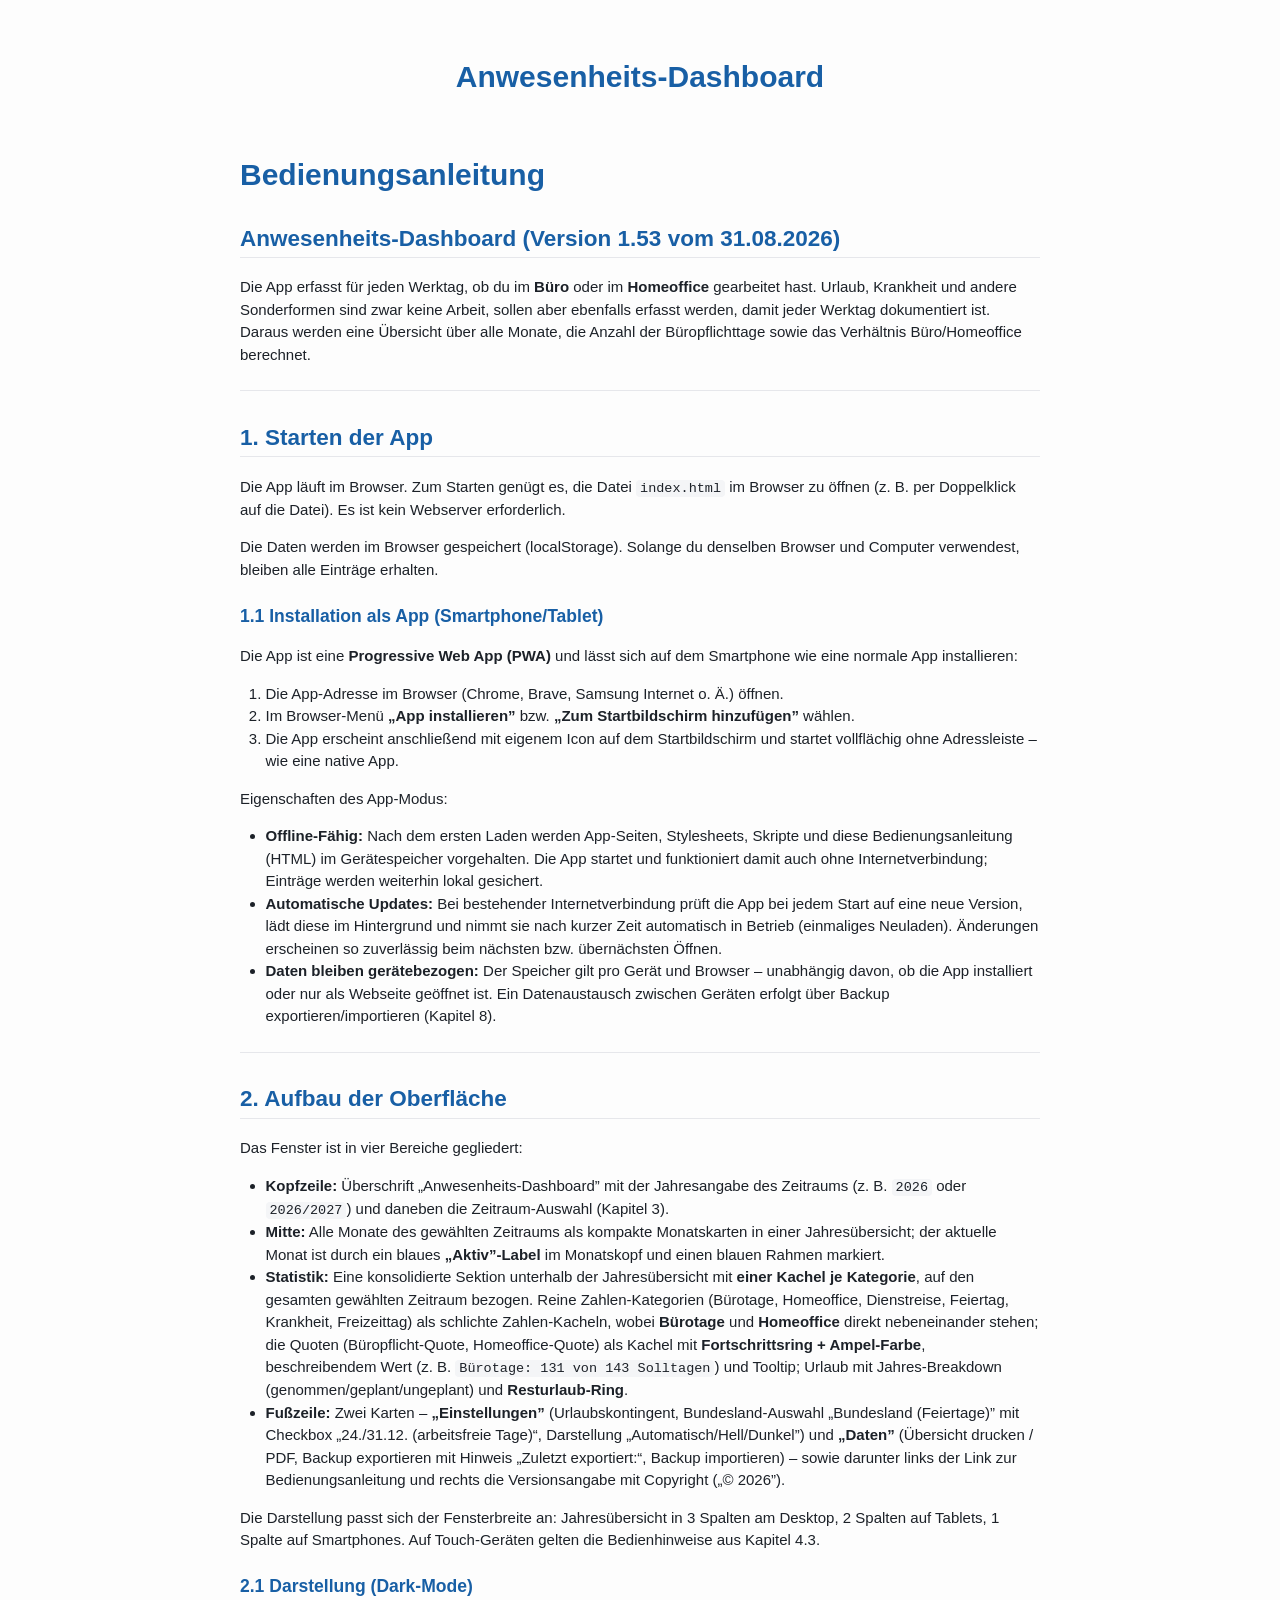
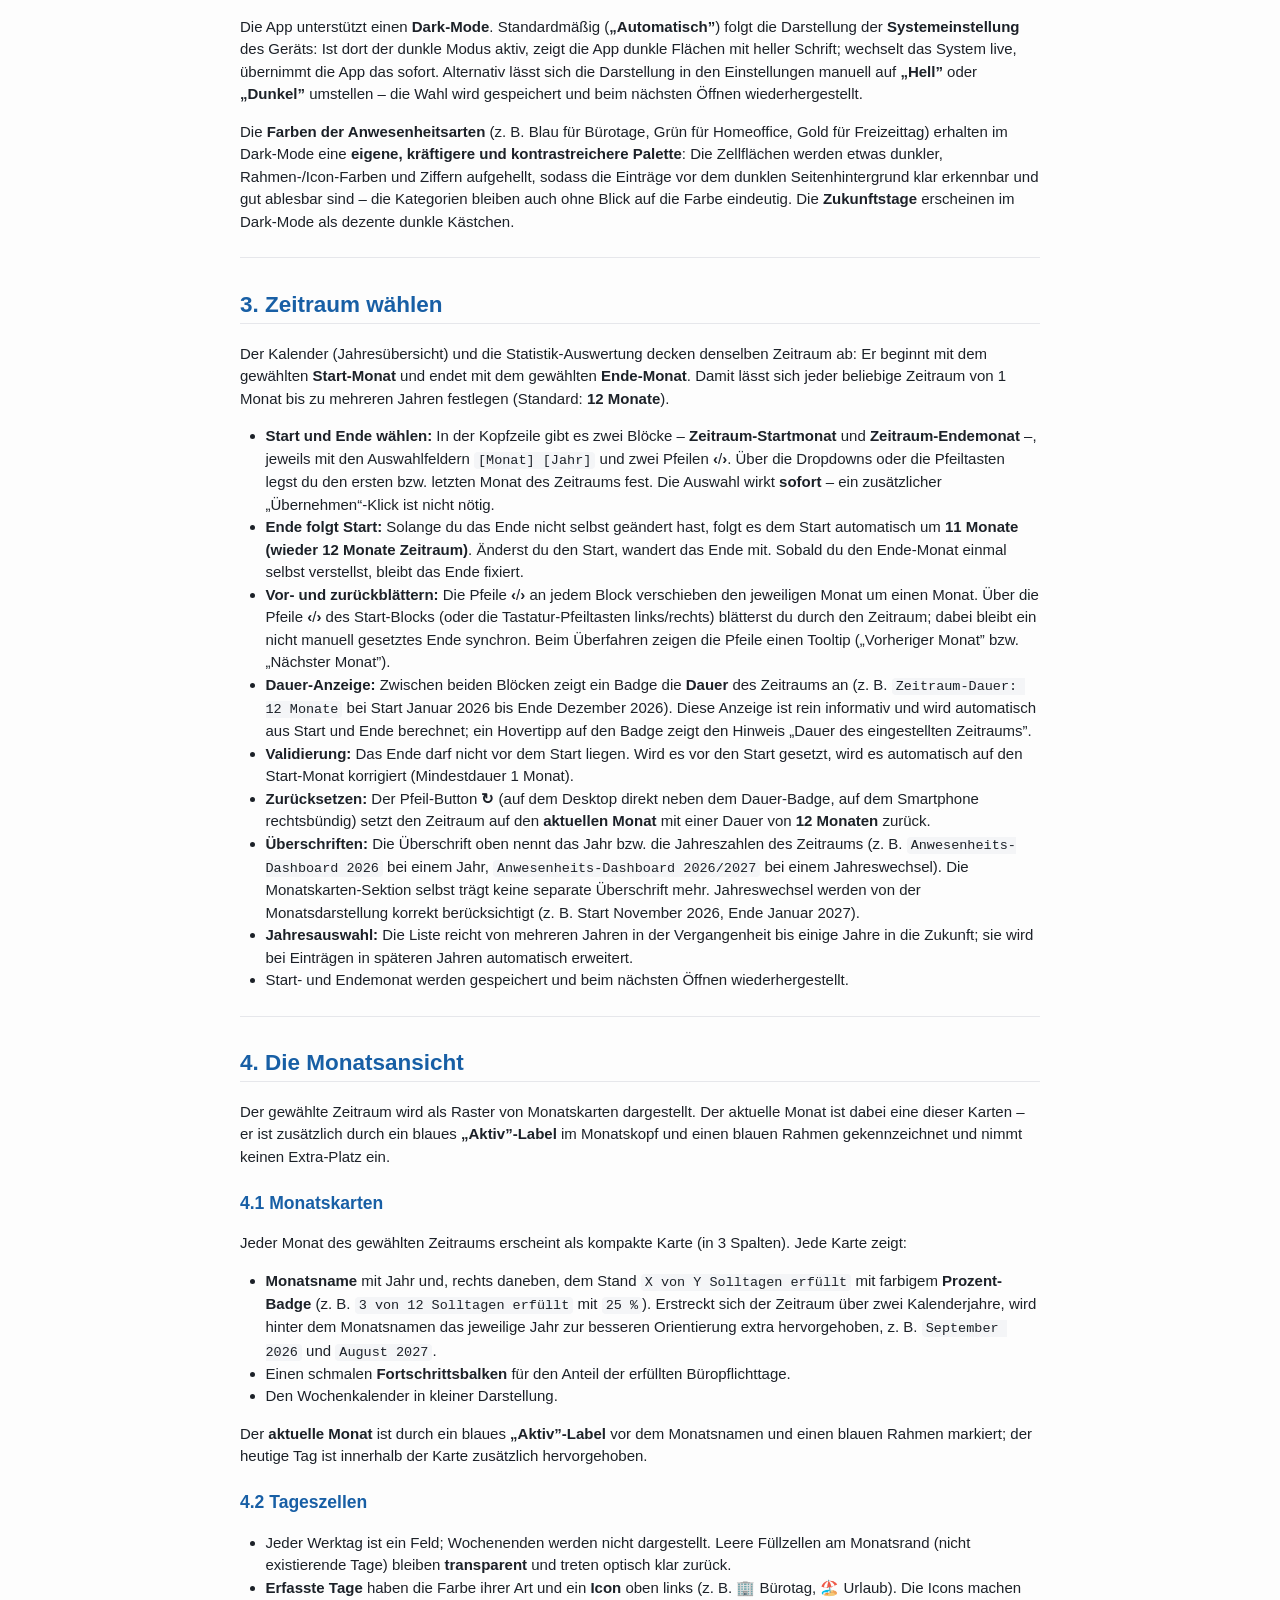
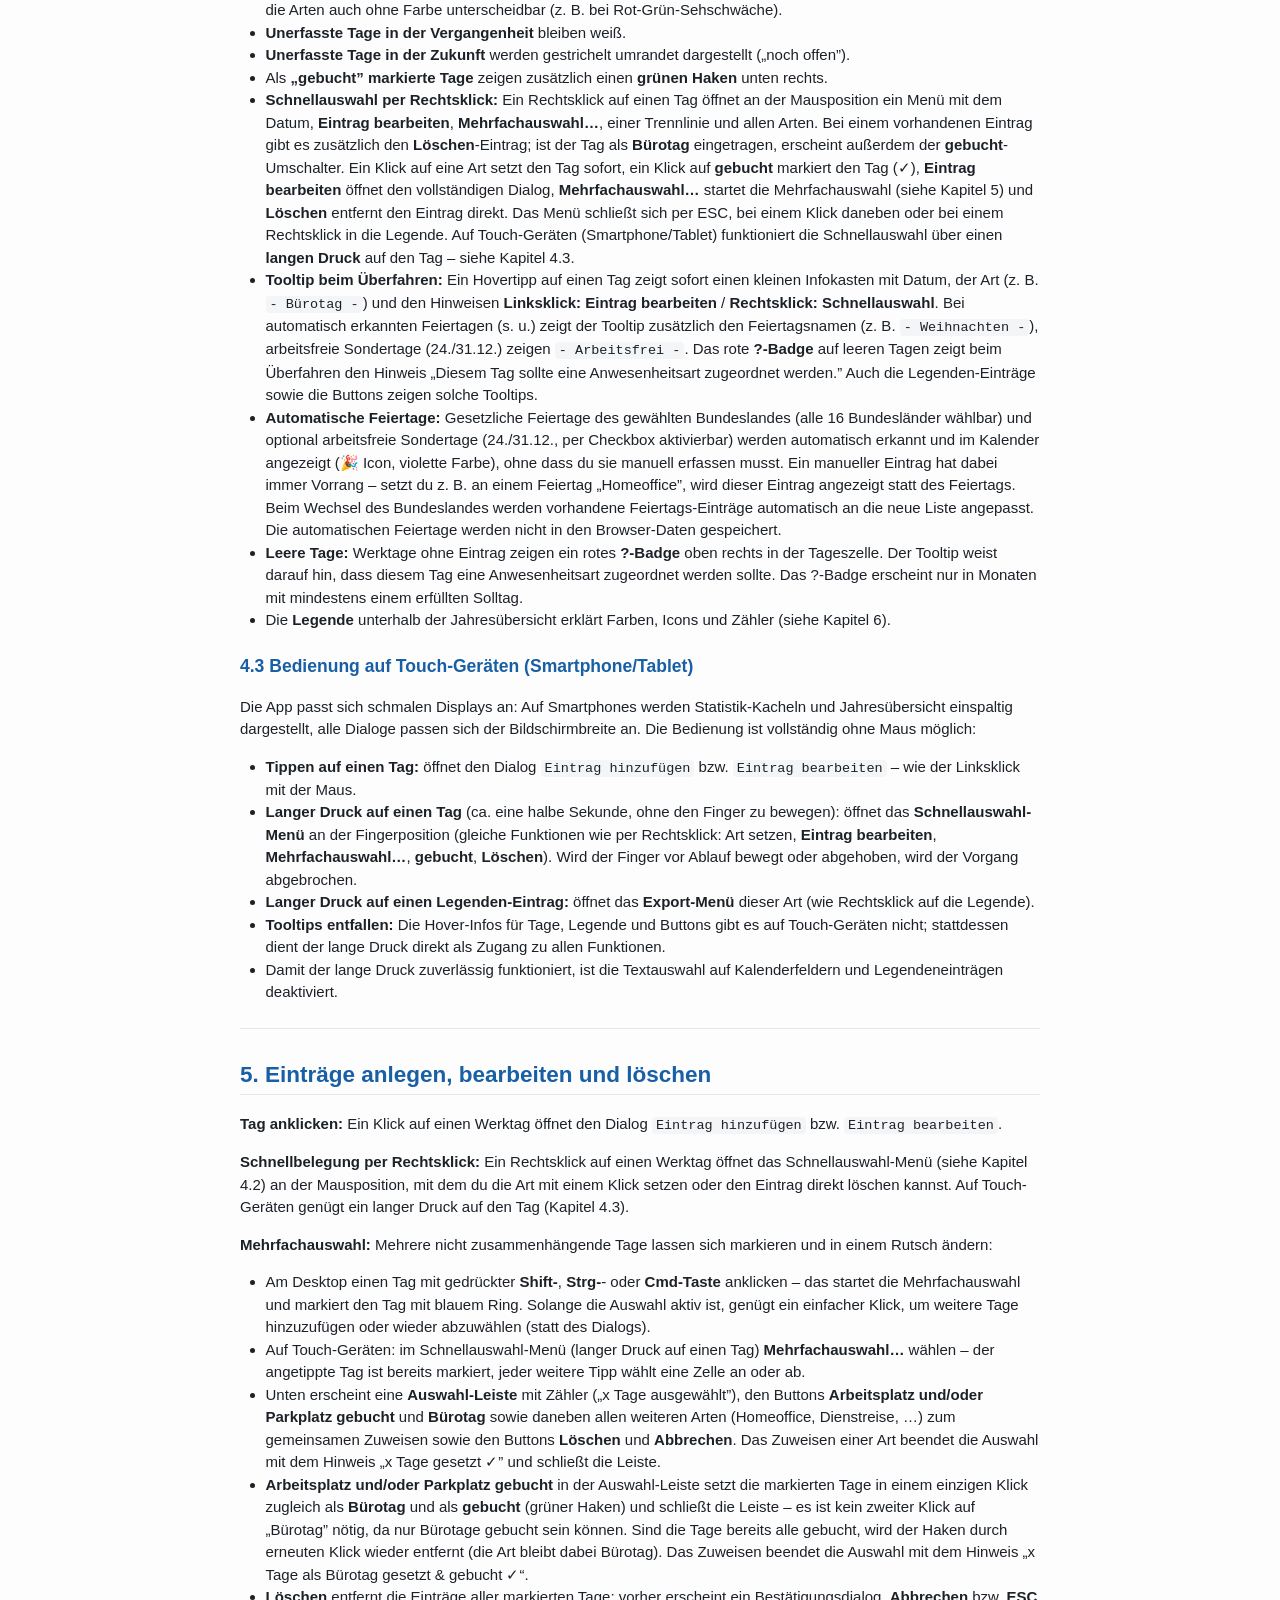
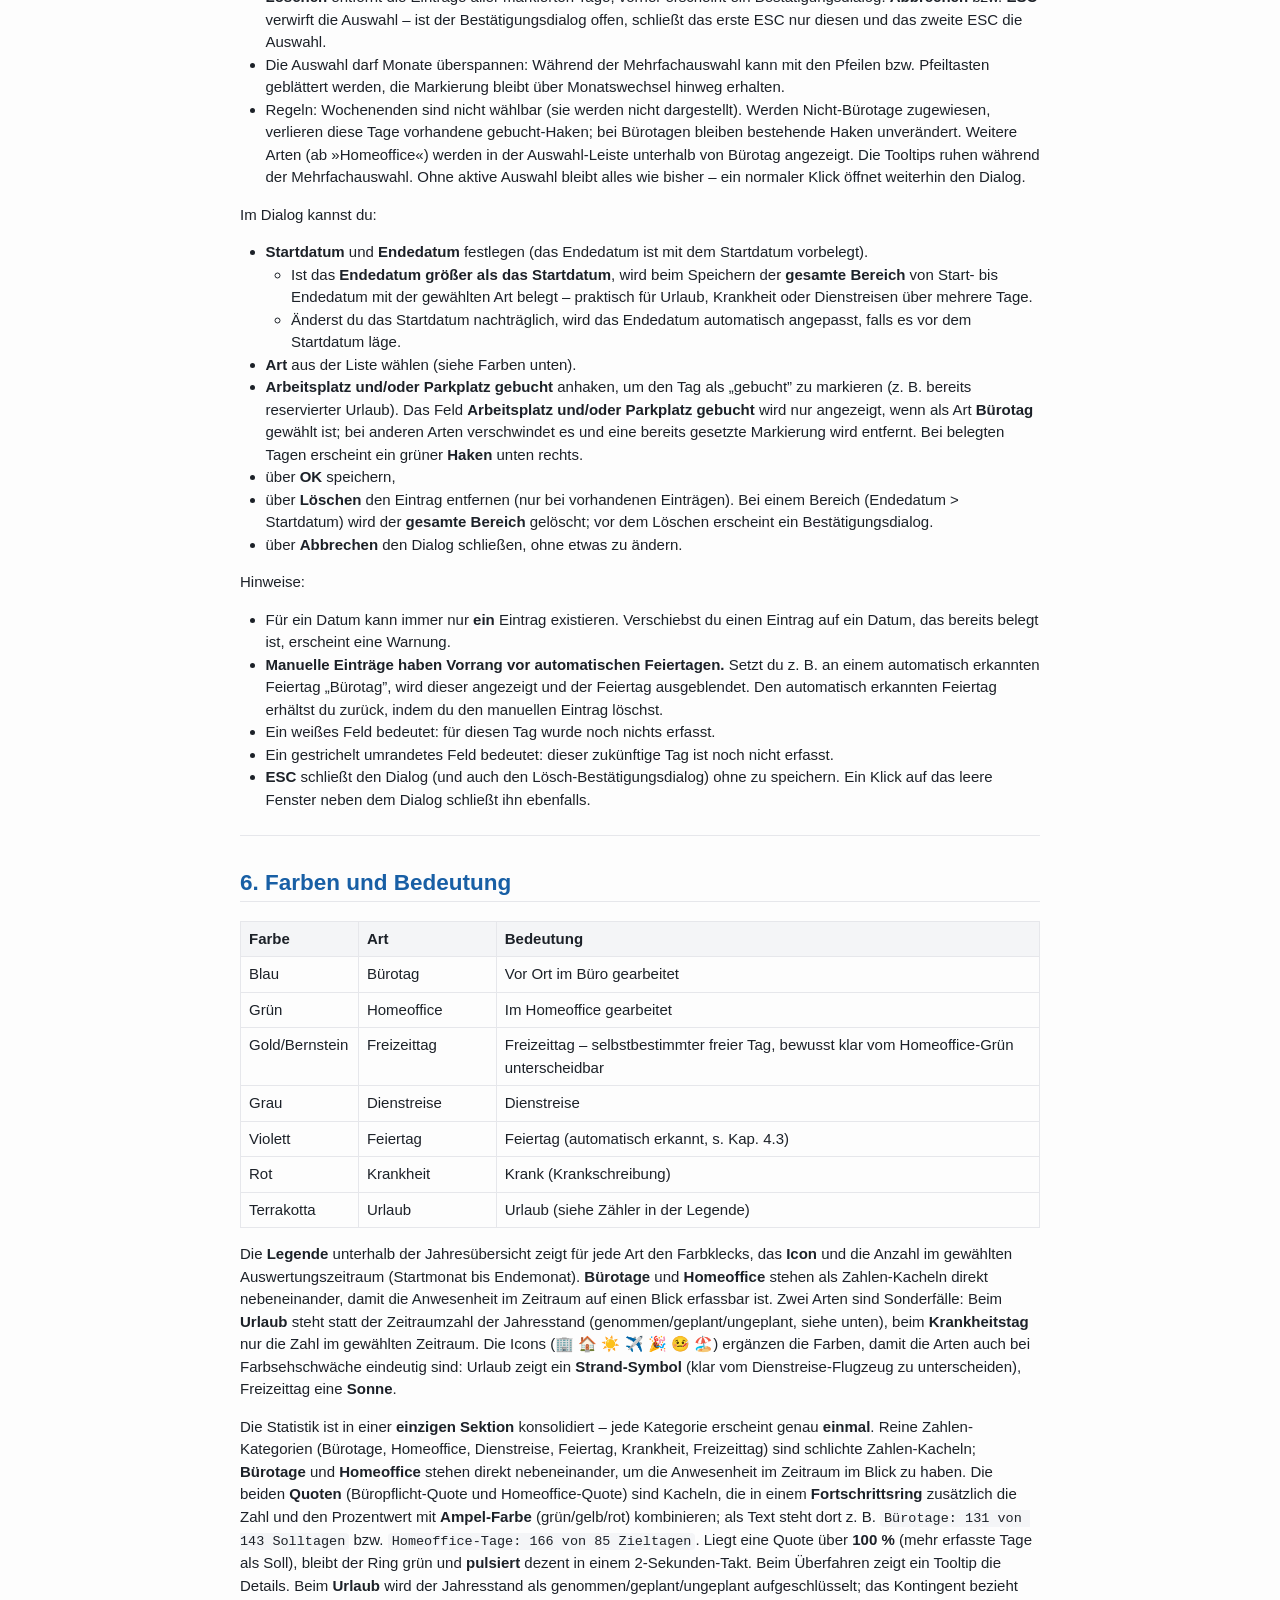
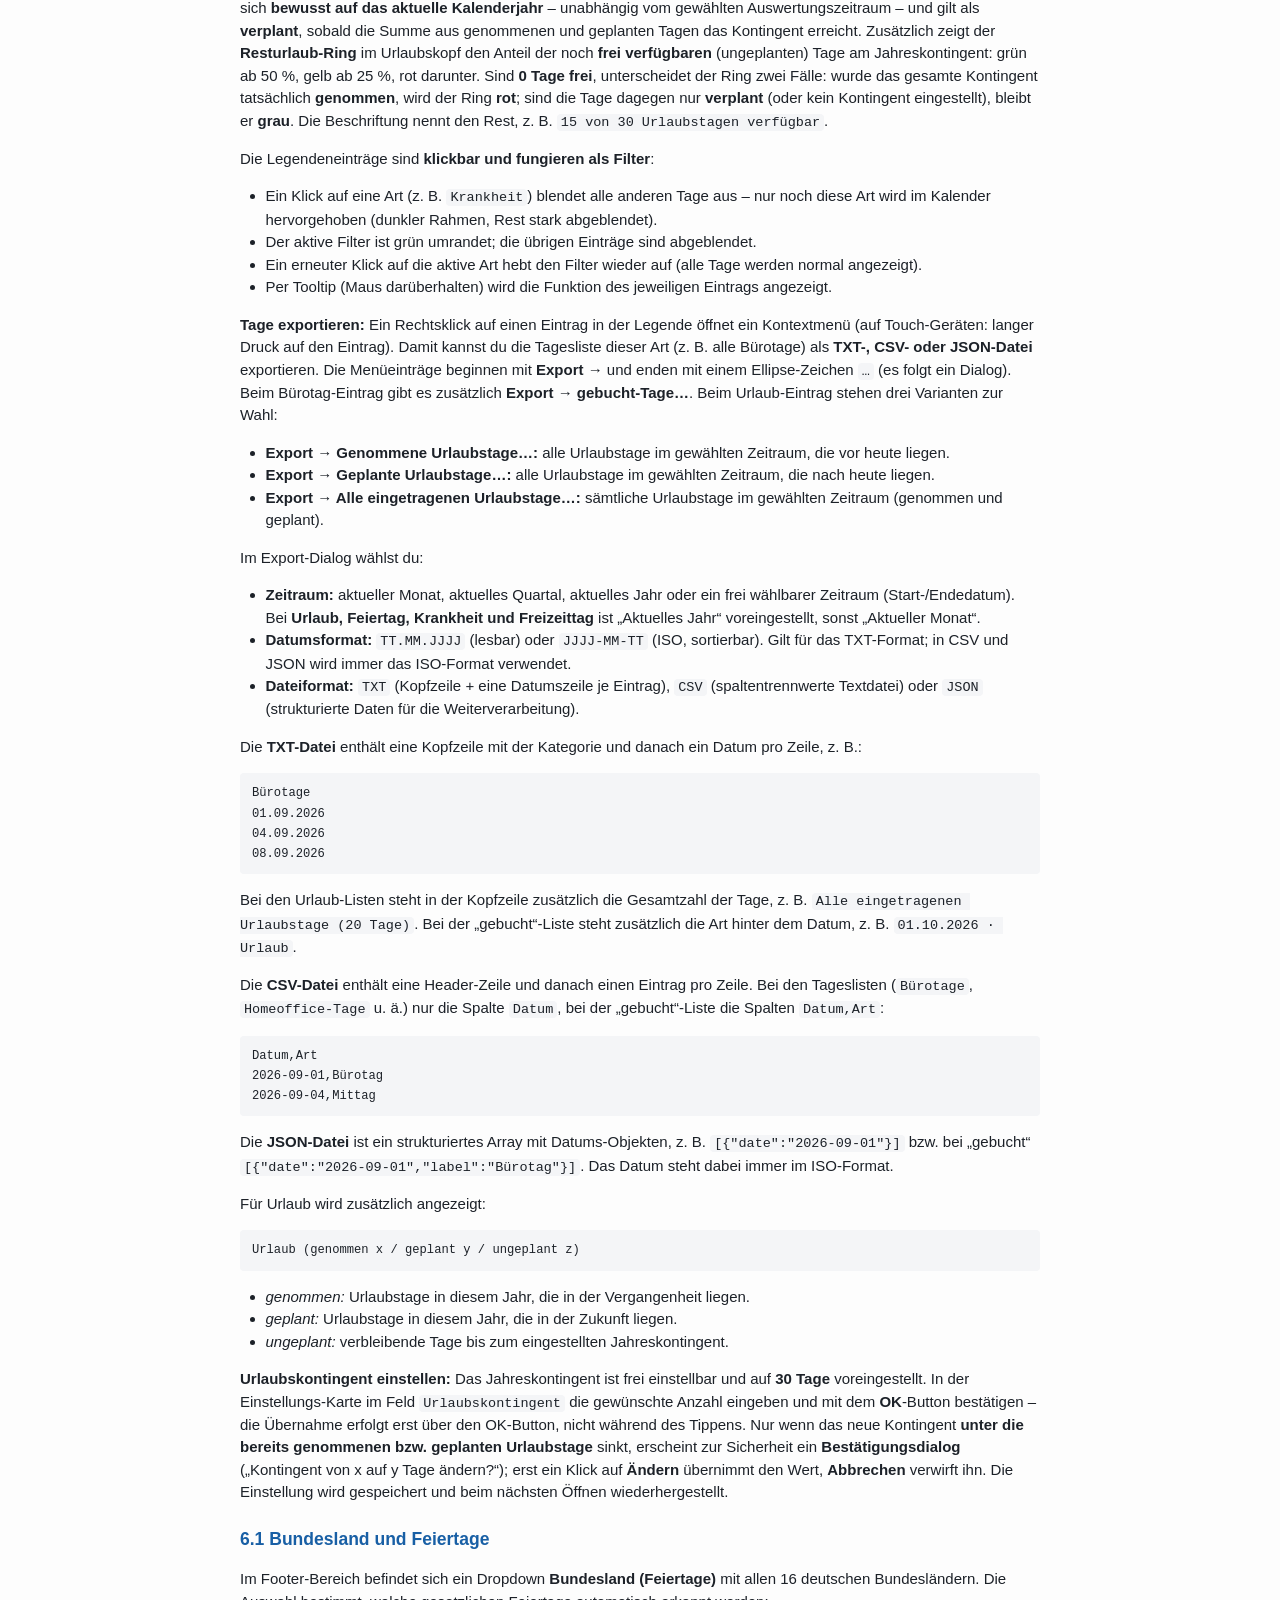
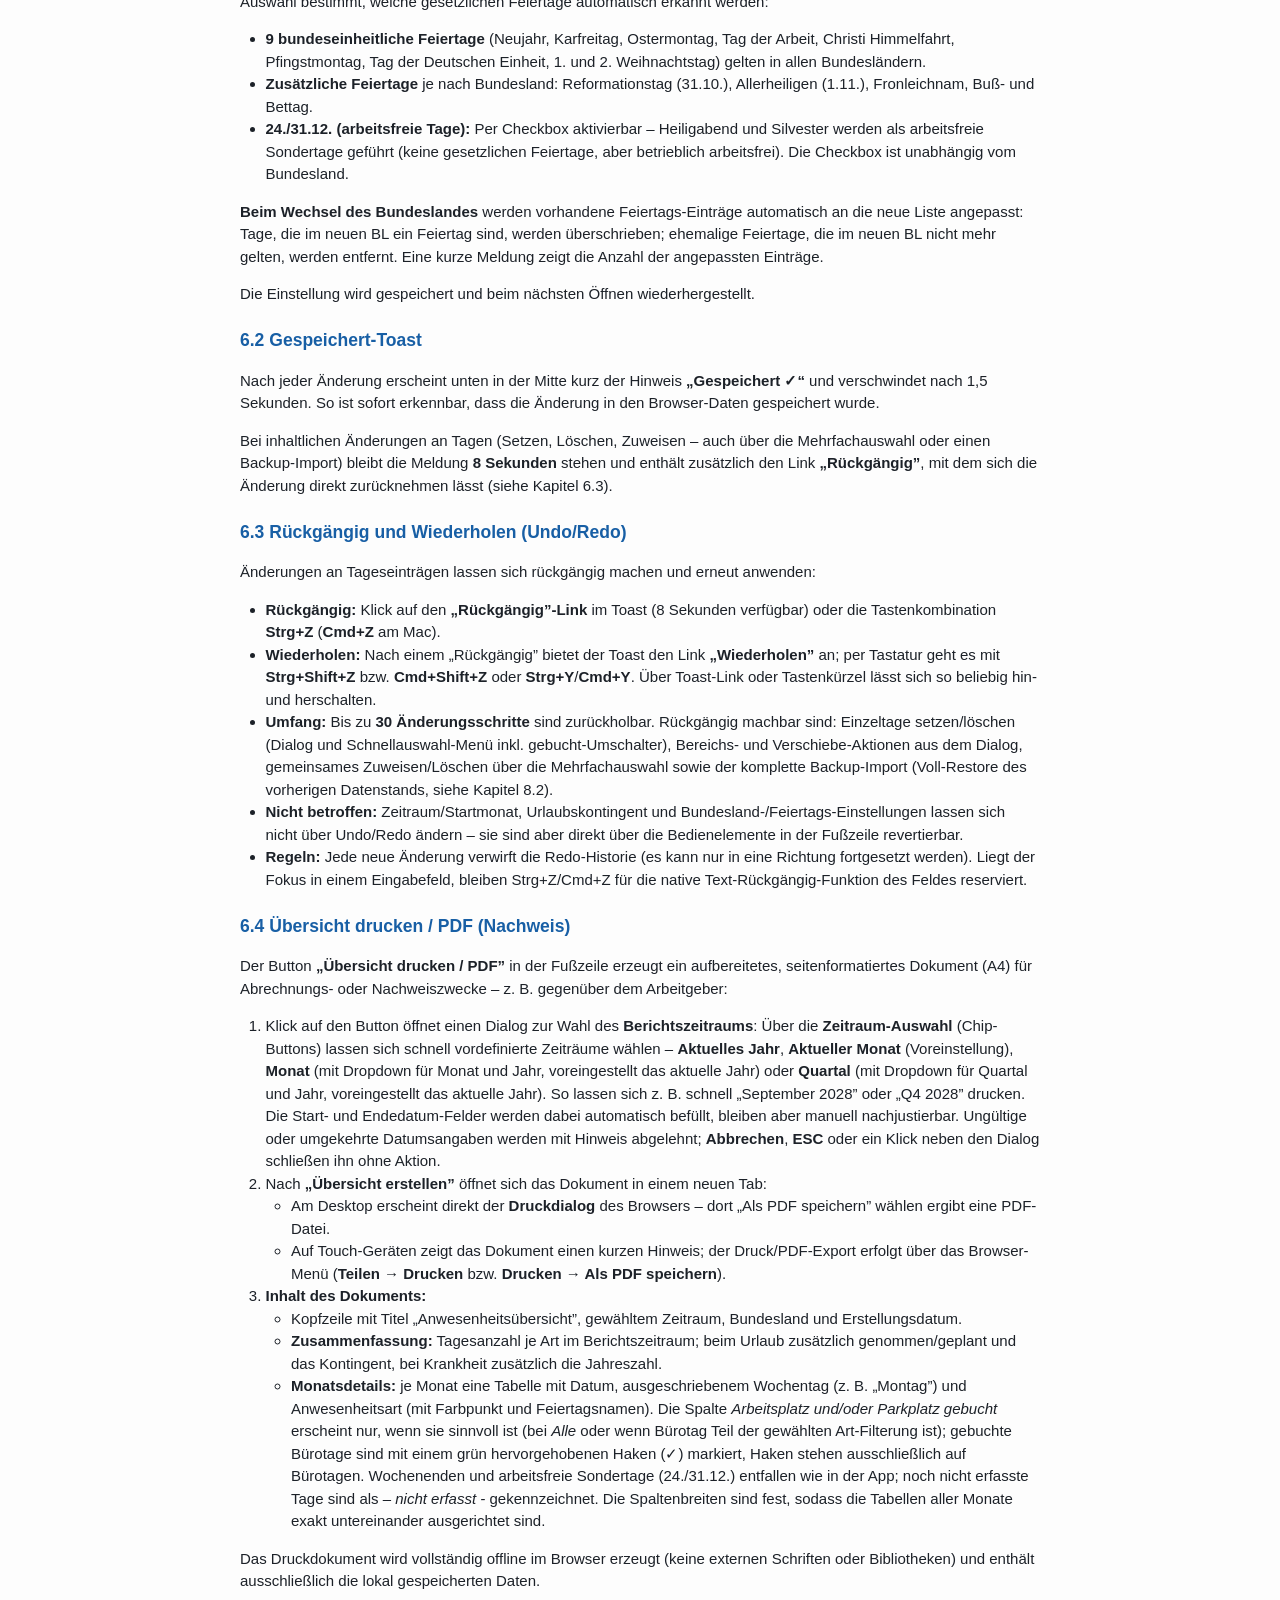
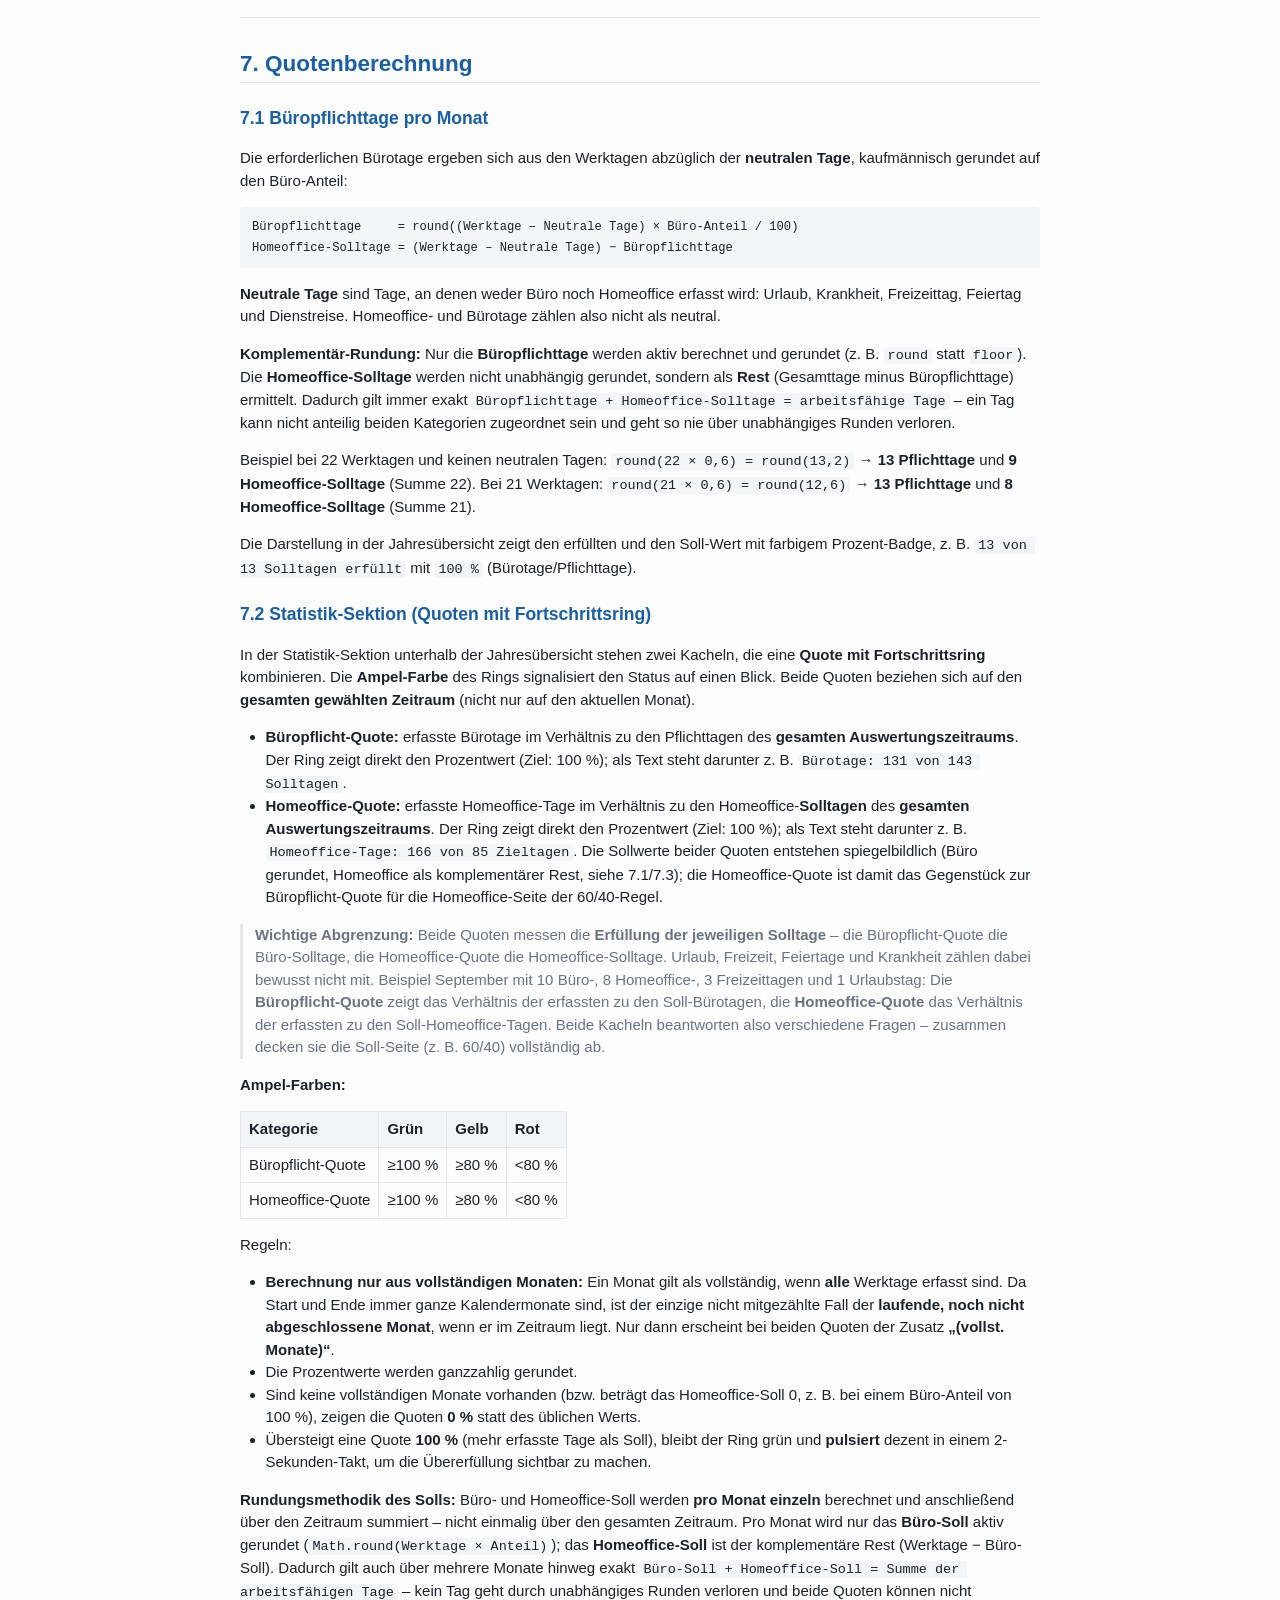
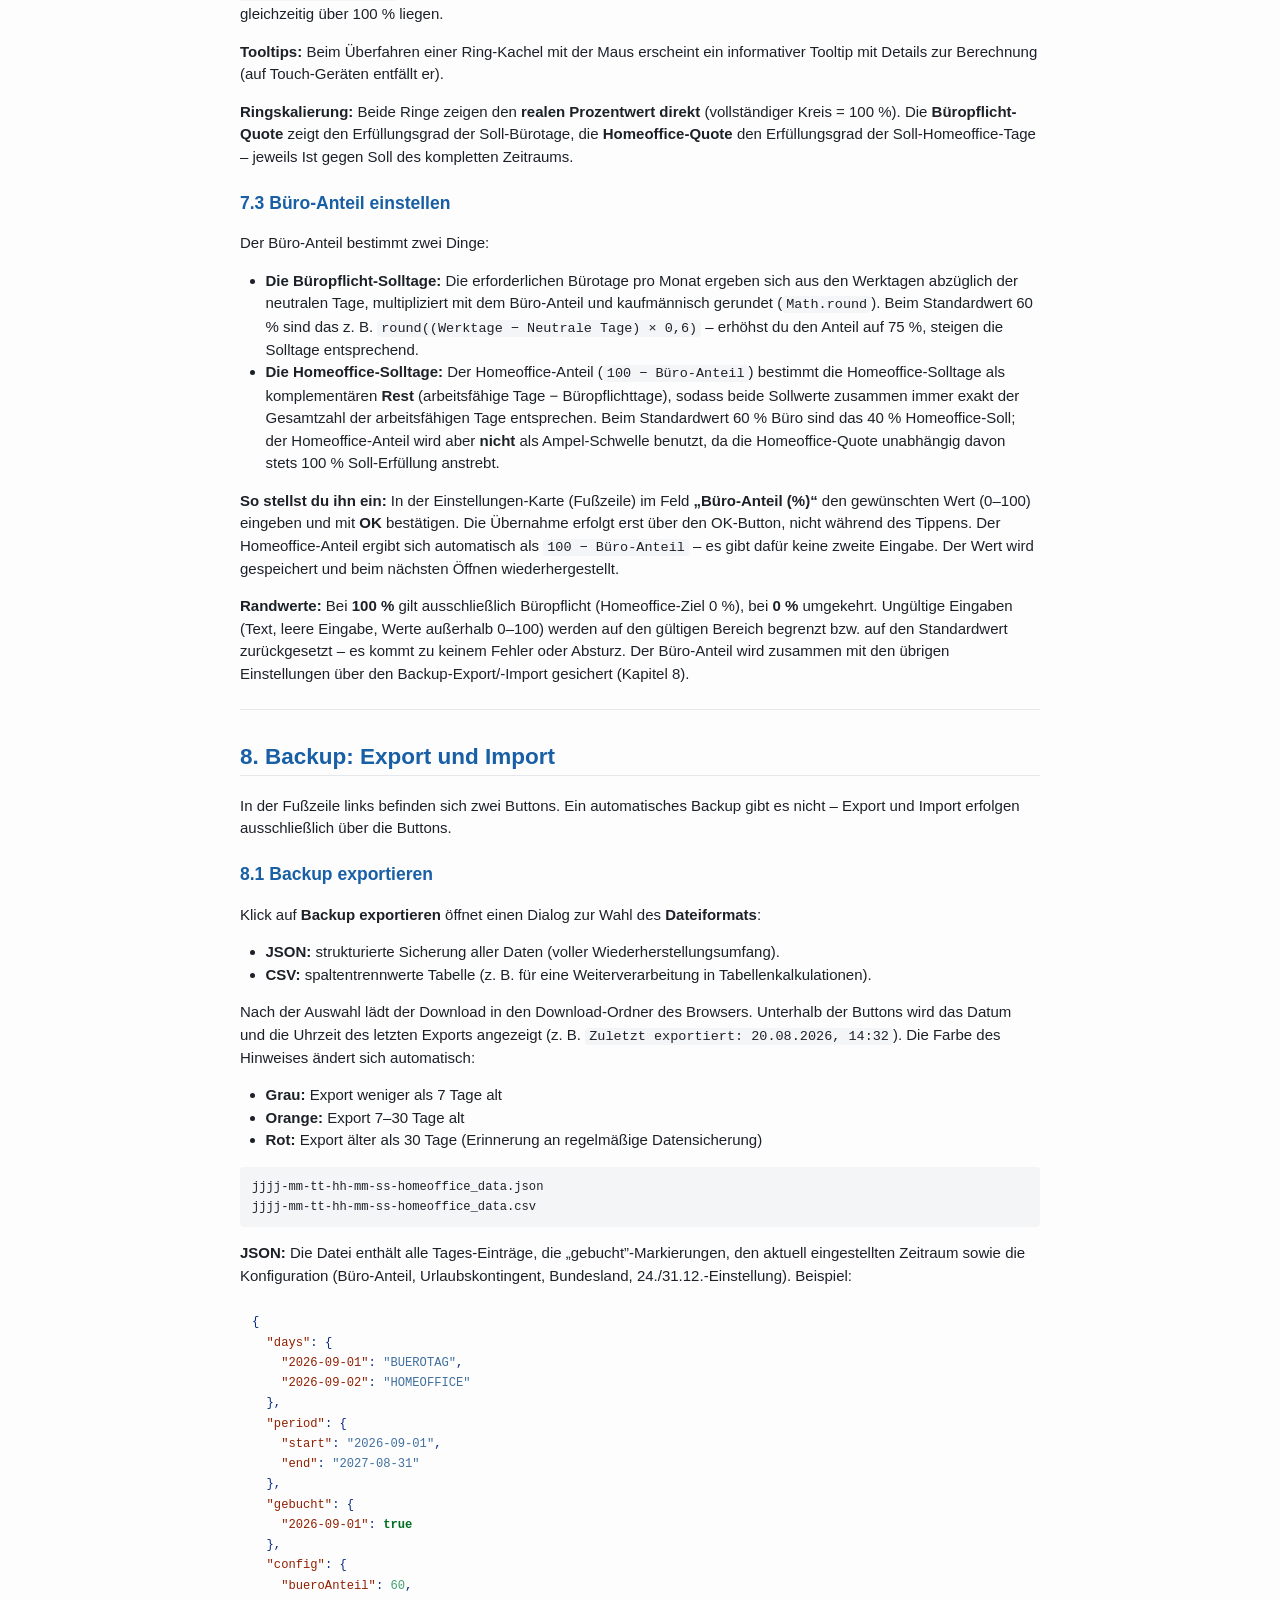
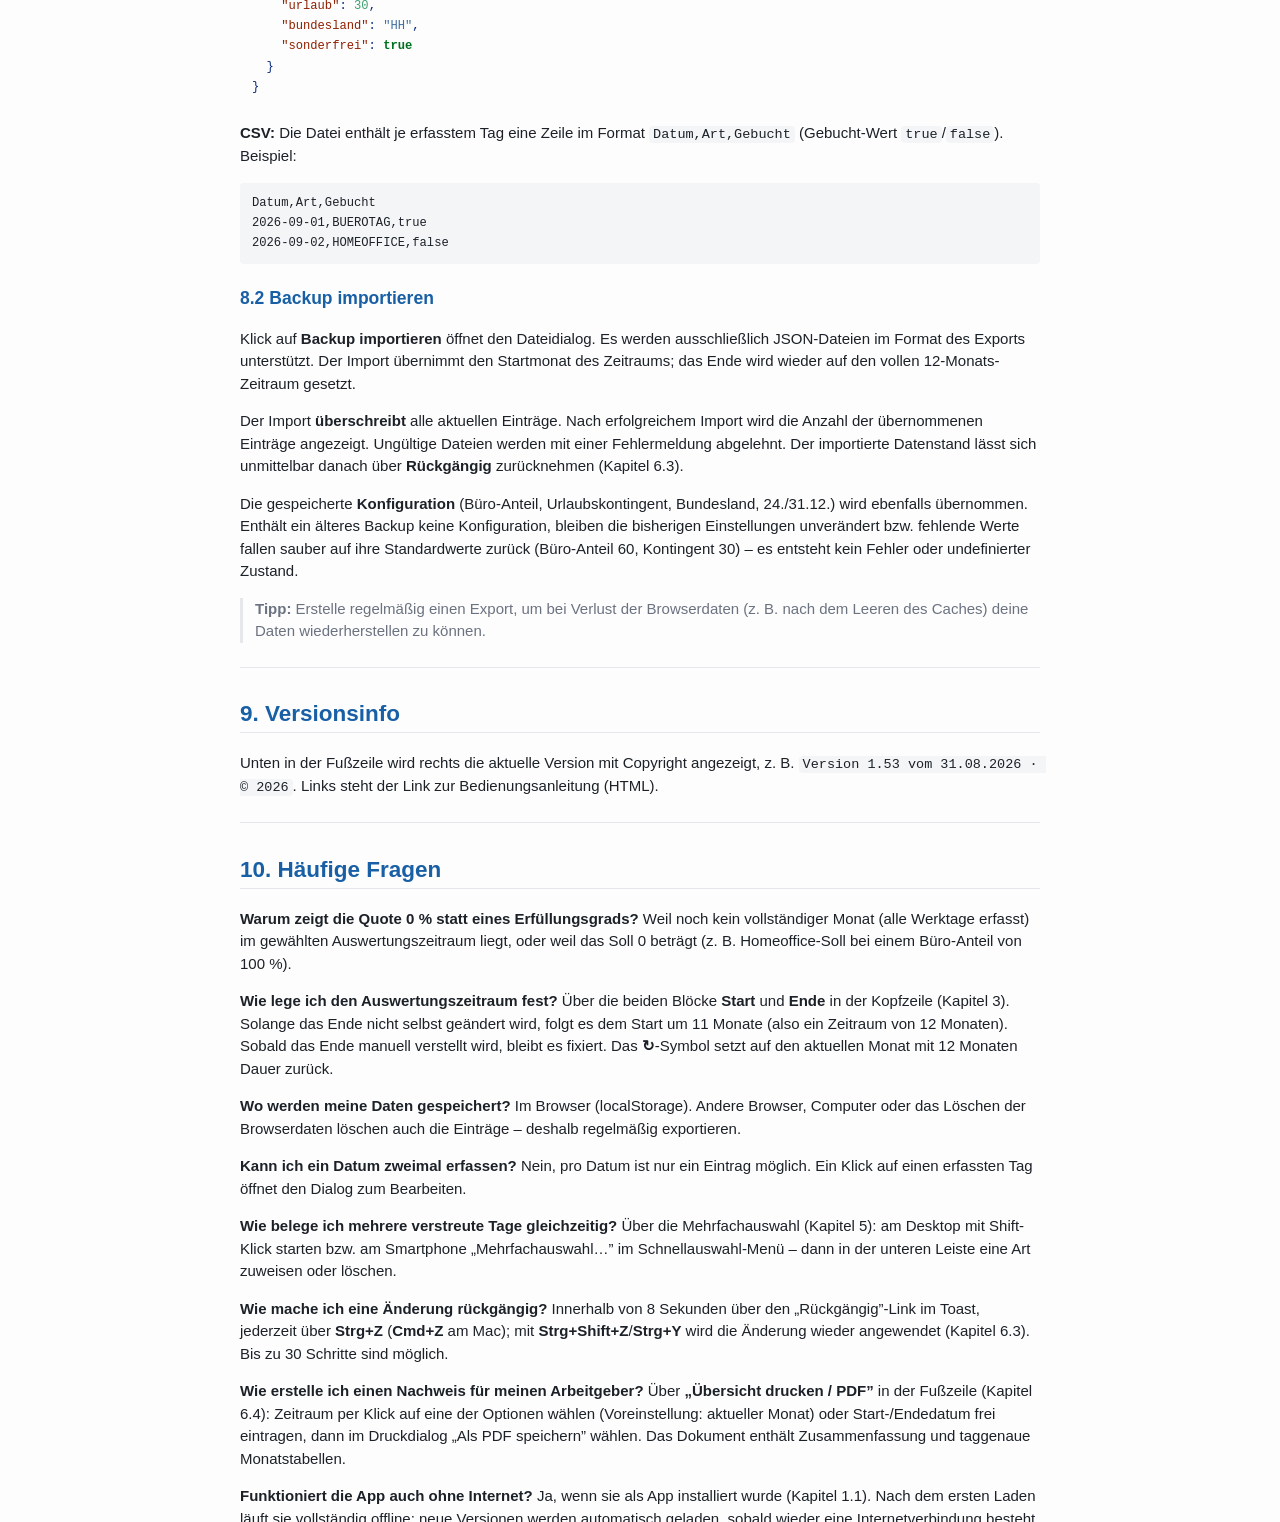
==== Bedienungsanleitung.html @ 6fdba0ed "Doku: Version 1.53 – Bedienungsanleitung (MD/HTML) & news.txt aktualisiert (Icon-Korrekturen, Freize" ====
<!DOCTYPE html>
<html xmlns="http://www.w3.org/1999/xhtml">
<head>
  <meta charset="utf-8" />
  <meta name="generator" content="pandoc" />
  <meta name="viewport" content="width=device-width, initial-scale=1.0, user-scalable=yes" />
  <title>Anwesenheits-Dashboard</title>
  <style>
    /* Default styles provided by pandoc.
    ** See https://pandoc.org/MANUAL.html#variables-for-html for config info.
    */
    html {
      color: #1a1a1a;
      background-color: #fdfdfd;
    }
    body {
      margin: 0 auto;
      max-width: 36em;
      padding-left: 50px;
      padding-right: 50px;
      padding-top: 50px;
      padding-bottom: 50px;
      hyphens: auto;
      overflow-wrap: break-word;
      text-rendering: optimizeLegibility;
      font-kerning: normal;
    }
    @media (max-width: 600px) {
      body {
        font-size: 0.9em;
        padding: 12px;
      }
      h1 {
        font-size: 1.8em;
      }
    }
    @media print {
      html {
        background-color: white;
      }
      body {
        background-color: transparent;
        color: black;
        font-size: 12pt;
      }
      p, h2, h3 {
        orphans: 3;
        widows: 3;
      }
      h2, h3, h4 {
        page-break-after: avoid;
      }
    }
    p {
      margin: 1em 0;
    }
    a {
      color: #1a1a1a;
    }
    a:visited {
      color: #1a1a1a;
    }
    img {
      max-width: 100%;
    }
    svg {
      height: auto;
      max-width: 100%;
    }
    h1, h2, h3, h4, h5, h6 {
      margin-top: 1.4em;
    }
    h5, h6 {
      font-size: 1em;
      font-style: italic;
    }
    h6 {
      font-weight: normal;
    }
    ol, ul {
      padding-left: 1.7em;
      margin-top: 1em;
    }
    li > ol, li > ul {
      margin-top: 0;
    }
    blockquote {
      margin: 1em 0 1em 1.7em;
      padding-left: 1em;
      border-left: 2px solid #e6e6e6;
      color: #606060;
    }
    code {
      white-space: pre-wrap;
      font-family: Menlo, Monaco, Consolas, 'Lucida Console', monospace;
      font-size: 85%;
      margin: 0;
      hyphens: manual;
    }
    pre {
      margin: 1em 0;
      overflow: auto;
    }
    pre code {
      padding: 0;
      overflow: visible;
      overflow-wrap: normal;
    }
    .sourceCode {
     background-color: transparent;
     overflow: visible;
    }
    hr {
      border: none;
      border-top: 1px solid #1a1a1a;
      height: 1px;
      margin: 1em 0;
    }
    table {
      margin: 1em 0;
      border-collapse: collapse;
      width: 100%;
      overflow-x: auto;
      display: block;
      font-variant-numeric: lining-nums tabular-nums;
    }
    table caption {
      margin-bottom: 0.75em;
    }
    tbody {
      margin-top: 0.5em;
      border-top: 1px solid #1a1a1a;
      border-bottom: 1px solid #1a1a1a;
    }
    th {
      border-top: 1px solid #1a1a1a;
      padding: 0.25em 0.5em 0.25em 0.5em;
    }
    td {
      padding: 0.125em 0.5em 0.25em 0.5em;
    }
    header {
      margin-bottom: 4em;
      text-align: center;
    }
    #TOC li {
      list-style: none;
    }
    #TOC ul {
      padding-left: 1.3em;
    }
    #TOC > ul {
      padding-left: 0;
    }
    #TOC a:not(:hover) {
      text-decoration: none;
    }
    span.smallcaps{font-variant: small-caps;}
    div.columns{display: flex; gap: min(4vw, 1.5em);}
    div.column{flex: auto; overflow-x: auto;}
    div.hanging-indent{margin-left: 1.5em; text-indent: -1.5em;}
    /* The extra [class] is a hack that increases specificity enough to
       override a similar rule in reveal.js */
    ul.task-list[class]{list-style: none;}
    ul.task-list li input[type="checkbox"] {
      font-size: inherit;
      width: 0.8em;
      margin: 0 0.8em 0.2em -1.6em;
      vertical-align: middle;
    }
    .display.math{display: block; text-align: center; margin: 0.5rem auto;}
    /* CSS for syntax highlighting */
    html { -webkit-text-size-adjust: 100%; }
    pre > code.sourceCode { white-space: pre; position: relative; }
    pre > code.sourceCode > span { display: inline-block; line-height: 1.25; }
    pre > code.sourceCode > span:empty { height: 1.2em; }
    .sourceCode { overflow: visible; }
    code.sourceCode > span { color: inherit; text-decoration: inherit; }
    div.sourceCode { margin: 1em 0; }
    pre.sourceCode { margin: 0; }
    @media screen {
    div.sourceCode { overflow: auto; }
    }
    @media print {
    pre > code.sourceCode { white-space: pre-wrap; }
    pre > code.sourceCode > span { text-indent: -5em; padding-left: 5em; }
    }
    pre.numberSource code
      { counter-reset: source-line 0; }
    pre.numberSource code > span
      { position: relative; left: -4em; counter-increment: source-line; }
    pre.numberSource code > span > a:first-child::before
      { content: counter(source-line);
        position: relative; left: -1em; text-align: right; vertical-align: baseline;
        border: none; display: inline-block;
        -webkit-touch-callout: none; -webkit-user-select: none;
        -khtml-user-select: none; -moz-user-select: none;
        -ms-user-select: none; user-select: none;
        padding: 0 4px; width: 4em;
        color: #aaaaaa;
      }
    pre.numberSource { margin-left: 3em; border-left: 1px solid #aaaaaa;  padding-left: 4px; }
    div.sourceCode
      {   }
    @media screen {
    pre > code.sourceCode > span > a:first-child::before { text-decoration: underline; }
    }
    code span.al { color: #ff0000; font-weight: bold; } /* Alert */
    code span.an { color: #60a0b0; font-weight: bold; font-style: italic; } /* Annotation */
    code span.at { color: #7d9029; } /* Attribute */
    code span.bn { color: #40a070; } /* BaseN */
    code span.bu { color: #008000; } /* BuiltIn */
    code span.cf { color: #007020; font-weight: bold; } /* ControlFlow */
    code span.ch { color: #4070a0; } /* Char */
    code span.cn { color: #880000; } /* Constant */
    code span.co { color: #60a0b0; font-style: italic; } /* Comment */
    code span.cv { color: #60a0b0; font-weight: bold; font-style: italic; } /* CommentVar */
    code span.do { color: #ba2121; font-style: italic; } /* Documentation */
    code span.dt { color: #902000; } /* DataType */
    code span.dv { color: #40a070; } /* DecVal */
    code span.er { color: #ff0000; font-weight: bold; } /* Error */
    code span.ex { } /* Extension */
    code span.fl { color: #40a070; } /* Float */
    code span.fu { color: #06287e; } /* Function */
    code span.im { color: #008000; font-weight: bold; } /* Import */
    code span.in { color: #60a0b0; font-weight: bold; font-style: italic; } /* Information */
    code span.kw { color: #007020; font-weight: bold; } /* Keyword */
    code span.op { color: #666666; } /* Operator */
    code span.ot { color: #007020; } /* Other */
    code span.pp { color: #bc7a00; } /* Preprocessor */
    code span.sc { color: #4070a0; } /* SpecialChar */
    code span.ss { color: #bb6688; } /* SpecialString */
    code span.st { color: #4070a0; } /* String */
    code span.va { color: #19177c; } /* Variable */
    code span.vs { color: #4070a0; } /* VerbatimString */
    code span.wa { color: #60a0b0; font-weight: bold; font-style: italic; } /* Warning */
  </style>
  <style>
  body { font-family: -apple-system, 'Segoe UI', Roboto, Arial, sans-serif; max-width: 800px; margin: 0 auto; padding: 16px; color: #1C2128; line-height: 1.5; font-size: 15px; }
  h1, h2, h3 { color: #185FA5; line-height: 1.25; }
  h2 { border-bottom: 1px solid #E6E7EB; padding-bottom: 4px; }
  code, pre { font-family: Menlo, Consolas, monospace; background: #F4F5F7; border-radius: 4px; font-size: 0.9em; }
  pre { padding: 10px 12px; overflow-x: auto; }
  code { padding: 1px 4px; }
  table { border-collapse: collapse; width: 100%; }
  th, td { border: 1px solid #E6E7EB; padding: 6px 8px; text-align: left; vertical-align: top; }
  th { background: #F4F5F7; }
  hr { border: none; border-top: 1px solid #E6E7EB; margin: 24px 0; }
  a { color: #185FA5; }
  blockquote { border-left: 3px solid #E6E7EB; margin-left: 0; padding-left: 12px; color: #6B7280; }
  </style>
  <meta name="theme-color" content="#185FA5">
</head>
<body>
<header id="title-block-header">
<h1 class="title">Anwesenheits-Dashboard</h1>
</header>
<h1 id="bedienungsanleitung">Bedienungsanleitung</h1>
<h2
id="anwesenheits-dashboard-version-1.53-vom-31.08.2026">Anwesenheits-Dashboard
(Version 1.53 vom 31.08.2026)</h2>
<p>Die App erfasst für jeden Werktag, ob du im <strong>Büro</strong>
oder im <strong>Homeoffice</strong> gearbeitet hast. Urlaub, Krankheit
und andere Sonderformen sind zwar keine Arbeit, sollen aber ebenfalls
erfasst werden, damit jeder Werktag dokumentiert ist. Daraus werden eine
Übersicht über alle Monate, die Anzahl der Büropflichttage sowie das
Verhältnis Büro/Homeoffice berechnet.</p>
<hr />
<h2 id="starten-der-app">1. Starten der App</h2>
<p>Die App läuft im Browser. Zum Starten genügt es, die Datei
<code>index.html</code> im Browser zu öffnen (z. B. per Doppelklick auf
die Datei). Es ist kein Webserver erforderlich.</p>
<p>Die Daten werden im Browser gespeichert (localStorage). Solange du
denselben Browser und Computer verwendest, bleiben alle Einträge
erhalten.</p>
<h3 id="installation-als-app-smartphonetablet">1.1 Installation als App
(Smartphone/Tablet)</h3>
<p>Die App ist eine <strong>Progressive Web App (PWA)</strong> und lässt
sich auf dem Smartphone wie eine normale App installieren:</p>
<ol type="1">
<li>Die App-Adresse im Browser (Chrome, Brave, Samsung Internet o. Ä.)
öffnen.</li>
<li>Im Browser-Menü <strong>„App installieren”</strong> bzw.
<strong>„Zum Startbildschirm hinzufügen”</strong> wählen.</li>
<li>Die App erscheint anschließend mit eigenem Icon auf dem
Startbildschirm und startet vollflächig ohne Adressleiste – wie eine
native App.</li>
</ol>
<p>Eigenschaften des App-Modus:</p>
<ul>
<li><strong>Offline-Fähig:</strong> Nach dem ersten Laden werden
App-Seiten, Stylesheets, Skripte und diese Bedienungsanleitung (HTML) im
Gerätespeicher vorgehalten. Die App startet und funktioniert damit auch
ohne Internetverbindung; Einträge werden weiterhin lokal gesichert.</li>
<li><strong>Automatische Updates:</strong> Bei bestehender
Internetverbindung prüft die App bei jedem Start auf eine neue Version,
lädt diese im Hintergrund und nimmt sie nach kurzer Zeit automatisch in
Betrieb (einmaliges Neuladen). Änderungen erscheinen so zuverlässig beim
nächsten bzw. übernächsten Öffnen.</li>
<li><strong>Daten bleiben gerätebezogen:</strong> Der Speicher gilt pro
Gerät und Browser – unabhängig davon, ob die App installiert oder nur
als Webseite geöffnet ist. Ein Datenaustausch zwischen Geräten erfolgt
über Backup exportieren/importieren (Kapitel 8).</li>
</ul>
<hr />
<h2 id="aufbau-der-oberfläche">2. Aufbau der Oberfläche</h2>
<p>Das Fenster ist in vier Bereiche gegliedert:</p>
<ul>
<li><strong>Kopfzeile:</strong> Überschrift „Anwesenheits-Dashboard” mit
der Jahresangabe des Zeitraums (z. B. <code>2026</code> oder
<code>2026/2027</code>) und daneben die Zeitraum-Auswahl (Kapitel
3).</li>
<li><strong>Mitte:</strong> Alle Monate des gewählten Zeitraums als
kompakte Monatskarten in einer Jahresübersicht; der aktuelle Monat ist
durch ein blaues <strong>„Aktiv”-Label</strong> im Monatskopf und einen
blauen Rahmen markiert.</li>
<li><strong>Statistik:</strong> Eine konsolidierte Sektion unterhalb der
Jahresübersicht mit <strong>einer Kachel je Kategorie</strong>, auf den
gesamten gewählten Zeitraum bezogen. Reine Zahlen-Kategorien (Bürotage,
Homeoffice, Dienstreise, Feiertag, Krankheit, Freizeittag) als schlichte
Zahlen-Kacheln, wobei <strong>Bürotage</strong> und
<strong>Homeoffice</strong> direkt nebeneinander stehen; die Quoten
(Büropflicht-Quote, Homeoffice-Quote) als Kachel mit
<strong>Fortschrittsring + Ampel-Farbe</strong>, beschreibendem Wert (z.
B. <code>Bürotage: 131 von 143 Solltagen</code>) und Tooltip; Urlaub mit
Jahres-Breakdown (genommen/geplant/ungeplant) und
<strong>Resturlaub-Ring</strong>.</li>
<li><strong>Fußzeile:</strong> Zwei Karten –
<strong>„Einstellungen”</strong> (Urlaubskontingent, Bundesland-Auswahl
„Bundesland (Feiertage)” mit Checkbox „24./31.12. (arbeitsfreie Tage)“,
Darstellung „Automatisch/Hell/Dunkel”) und <strong>„Daten”</strong>
(Übersicht drucken / PDF, Backup exportieren mit Hinweis „Zuletzt
exportiert:“, Backup importieren) – sowie darunter links der Link zur
Bedienungsanleitung und rechts die Versionsangabe mit Copyright („©
2026”).</li>
</ul>
<p>Die Darstellung passt sich der Fensterbreite an: Jahresübersicht in 3
Spalten am Desktop, 2 Spalten auf Tablets, 1 Spalte auf Smartphones. Auf
Touch-Geräten gelten die Bedienhinweise aus Kapitel 4.3.</p>
<h3 id="darstellung-dark-mode">2.1 Darstellung (Dark-Mode)</h3>
<p>Die App unterstützt einen <strong>Dark-Mode</strong>. Standardmäßig
(<strong>„Automatisch”</strong>) folgt die Darstellung der
<strong>Systemeinstellung</strong> des Geräts: Ist dort der dunkle Modus
aktiv, zeigt die App dunkle Flächen mit heller Schrift; wechselt das
System live, übernimmt die App das sofort. Alternativ lässt sich die
Darstellung in den Einstellungen manuell auf <strong>„Hell”</strong>
oder <strong>„Dunkel”</strong> umstellen – die Wahl wird gespeichert und
beim nächsten Öffnen wiederhergestellt.</p>
<p>Die <strong>Farben der Anwesenheitsarten</strong> (z. B. Blau für
Bürotage, Grün für Homeoffice, Gold für Freizeittag) erhalten im
Dark-Mode eine <strong>eigene, kräftigere und kontrastreichere
Palette</strong>: Die Zellflächen werden etwas dunkler,
Rahmen-/Icon-Farben und Ziffern aufgehellt, sodass die Einträge vor dem
dunklen Seitenhintergrund klar erkennbar und gut ablesbar sind – die
Kategorien bleiben auch ohne Blick auf die Farbe eindeutig. Die
<strong>Zukunftstage</strong> erscheinen im Dark-Mode als dezente dunkle
Kästchen.</p>
<hr />
<h2 id="zeitraum-wählen">3. Zeitraum wählen</h2>
<p>Der Kalender (Jahresübersicht) und die Statistik-Auswertung decken
denselben Zeitraum ab: Er beginnt mit dem gewählten
<strong>Start-Monat</strong> und endet mit dem gewählten
<strong>Ende-Monat</strong>. Damit lässt sich jeder beliebige Zeitraum
von 1 Monat bis zu mehreren Jahren festlegen (Standard: <strong>12
Monate</strong>).</p>
<ul>
<li><strong>Start und Ende wählen:</strong> In der Kopfzeile gibt es
zwei Blöcke – <strong>Zeitraum-Startmonat</strong> und
<strong>Zeitraum-Endemonat</strong> –, jeweils mit den Auswahlfeldern
<code>[Monat] [Jahr]</code> und zwei Pfeilen
<strong>‹</strong>/<strong>›</strong>. Über die Dropdowns oder die
Pfeiltasten legst du den ersten bzw. letzten Monat des Zeitraums fest.
Die Auswahl wirkt <strong>sofort</strong> – ein zusätzlicher
„Übernehmen“-Klick ist nicht nötig.</li>
<li><strong>Ende folgt Start:</strong> Solange du das Ende nicht selbst
geändert hast, folgt es dem Start automatisch um <strong>11 Monate
(wieder 12 Monate Zeitraum)</strong>. Änderst du den Start, wandert das
Ende mit. Sobald du den Ende-Monat einmal selbst verstellst, bleibt das
Ende fixiert.</li>
<li><strong>Vor- und zurückblättern:</strong> Die Pfeile
<strong>‹</strong>/<strong>›</strong> an jedem Block verschieben den
jeweiligen Monat um einen Monat. Über die Pfeile
<strong>‹</strong>/<strong>›</strong> des Start-Blocks (oder die
Tastatur-Pfeiltasten links/rechts) blätterst du durch den Zeitraum;
dabei bleibt ein nicht manuell gesetztes Ende synchron. Beim Überfahren
zeigen die Pfeile einen Tooltip („Vorheriger Monat” bzw. „Nächster
Monat”).</li>
<li><strong>Dauer-Anzeige:</strong> Zwischen beiden Blöcken zeigt ein
Badge die <strong>Dauer</strong> des Zeitraums an (z. B.
<code>Zeitraum-Dauer: 12 Monate</code> bei Start Januar 2026 bis Ende
Dezember 2026). Diese Anzeige ist rein informativ und wird automatisch
aus Start und Ende berechnet; ein Hovertipp auf den Badge zeigt den
Hinweis „Dauer des eingestellten Zeitraums”.</li>
<li><strong>Validierung:</strong> Das Ende darf nicht vor dem Start
liegen. Wird es vor den Start gesetzt, wird es automatisch auf den
Start-Monat korrigiert (Mindestdauer 1 Monat).</li>
<li><strong>Zurücksetzen:</strong> Der Pfeil-Button <strong>↻</strong>
(auf dem Desktop direkt neben dem Dauer-Badge, auf dem Smartphone
rechtsbündig) setzt den Zeitraum auf den <strong>aktuellen
Monat</strong> mit einer Dauer von <strong>12 Monaten</strong>
zurück.</li>
<li><strong>Überschriften:</strong> Die Überschrift oben nennt das Jahr
bzw. die Jahreszahlen des Zeitraums (z. B.
<code>Anwesenheits-Dashboard 2026</code> bei einem Jahr,
<code>Anwesenheits-Dashboard 2026/2027</code> bei einem Jahreswechsel).
Die Monatskarten-Sektion selbst trägt keine separate Überschrift mehr.
Jahreswechsel werden von der Monatsdarstellung korrekt berücksichtigt
(z. B. Start November 2026, Ende Januar 2027).</li>
<li><strong>Jahresauswahl:</strong> Die Liste reicht von mehreren Jahren
in der Vergangenheit bis einige Jahre in die Zukunft; sie wird bei
Einträgen in späteren Jahren automatisch erweitert.</li>
<li>Start- und Endemonat werden gespeichert und beim nächsten Öffnen
wiederhergestellt.</li>
</ul>
<hr />
<h2 id="die-monatsansicht">4. Die Monatsansicht</h2>
<p>Der gewählte Zeitraum wird als Raster von Monatskarten dargestellt.
Der aktuelle Monat ist dabei eine dieser Karten – er ist zusätzlich
durch ein blaues <strong>„Aktiv”-Label</strong> im Monatskopf und einen
blauen Rahmen gekennzeichnet und nimmt keinen Extra-Platz ein.</p>
<h3 id="monatskarten">4.1 Monatskarten</h3>
<p>Jeder Monat des gewählten Zeitraums erscheint als kompakte Karte (in
3 Spalten). Jede Karte zeigt:</p>
<ul>
<li><strong>Monatsname</strong> mit Jahr und, rechts daneben, dem Stand
<code>X von Y Solltagen erfüllt</code> mit farbigem
<strong>Prozent-Badge</strong> (z. B.
<code>3 von 12 Solltagen erfüllt</code> mit <code>25 %</code>).
Erstreckt sich der Zeitraum über zwei Kalenderjahre, wird hinter dem
Monatsnamen das jeweilige Jahr zur besseren Orientierung extra
hervorgehoben, z. B. <code>September 2026</code> und
<code>August 2027</code>.</li>
<li>Einen schmalen <strong>Fortschrittsbalken</strong> für den Anteil
der erfüllten Büropflichttage.</li>
<li>Den Wochenkalender in kleiner Darstellung.</li>
</ul>
<p>Der <strong>aktuelle Monat</strong> ist durch ein blaues
<strong>„Aktiv”-Label</strong> vor dem Monatsnamen und einen blauen
Rahmen markiert; der heutige Tag ist innerhalb der Karte zusätzlich
hervorgehoben.</p>
<h3 id="tageszellen">4.2 Tageszellen</h3>
<ul>
<li>Jeder Werktag ist ein Feld; Wochenenden werden nicht dargestellt.
Leere Füllzellen am Monatsrand (nicht existierende Tage) bleiben
<strong>transparent</strong> und treten optisch klar zurück.</li>
<li><strong>Erfasste Tage</strong> haben die Farbe ihrer Art und ein
<strong>Icon</strong> oben links (z. B. 🏢 Bürotag, 🏖️ Urlaub). Die
Icons machen die Arten auch ohne Farbe unterscheidbar (z. B. bei
Rot-Grün-Sehschwäche).</li>
<li><strong>Unerfasste Tage in der Vergangenheit</strong> bleiben
weiß.</li>
<li><strong>Unerfasste Tage in der Zukunft</strong> werden gestrichelt
umrandet dargestellt („noch offen”).</li>
<li>Als <strong>„gebucht” markierte Tage</strong> zeigen zusätzlich
einen <strong>grünen Haken</strong> unten rechts.</li>
<li><strong>Schnellauswahl per Rechtsklick:</strong> Ein Rechtsklick auf
einen Tag öffnet an der Mausposition ein Menü mit dem Datum,
<strong>Eintrag bearbeiten</strong>, <strong>Mehrfachauswahl…</strong>,
einer Trennlinie und allen Arten. Bei einem vorhandenen Eintrag gibt es
zusätzlich den <strong>Löschen</strong>-Eintrag; ist der Tag als
<strong>Bürotag</strong> eingetragen, erscheint außerdem der
<strong>gebucht</strong>-Umschalter. Ein Klick auf eine Art setzt den
Tag sofort, ein Klick auf <strong>gebucht</strong> markiert den Tag (✓),
<strong>Eintrag bearbeiten</strong> öffnet den vollständigen Dialog,
<strong>Mehrfachauswahl…</strong> startet die Mehrfachauswahl (siehe
Kapitel 5) und <strong>Löschen</strong> entfernt den Eintrag direkt. Das
Menü schließt sich per ESC, bei einem Klick daneben oder bei einem
Rechtsklick in die Legende. Auf Touch-Geräten (Smartphone/Tablet)
funktioniert die Schnellauswahl über einen <strong>langen Druck</strong>
auf den Tag – siehe Kapitel 4.3.</li>
<li><strong>Tooltip beim Überfahren:</strong> Ein Hovertipp auf einen
Tag zeigt sofort einen kleinen Infokasten mit Datum, der Art (z. B.
<code>- Bürotag -</code>) und den Hinweisen <strong>Linksklick: Eintrag
bearbeiten</strong> / <strong>Rechtsklick: Schnellauswahl</strong>. Bei
automatisch erkannten Feiertagen (s. u.) zeigt der Tooltip zusätzlich
den Feiertagsnamen (z. B. <code>- Weihnachten -</code>), arbeitsfreie
Sondertage (24./31.12.) zeigen <code>- Arbeitsfrei -</code>. Das rote
<strong>?-Badge</strong> auf leeren Tagen zeigt beim Überfahren den
Hinweis „Diesem Tag sollte eine Anwesenheitsart zugeordnet werden.” Auch
die Legenden-Einträge sowie die Buttons zeigen solche Tooltips.</li>
<li><strong>Automatische Feiertage:</strong> Gesetzliche Feiertage des
gewählten Bundeslandes (alle 16 Bundesländer wählbar) und optional
arbeitsfreie Sondertage (24./31.12., per Checkbox aktivierbar) werden
automatisch erkannt und im Kalender angezeigt (🎉 Icon, violette Farbe),
ohne dass du sie manuell erfassen musst. Ein manueller Eintrag hat dabei
immer Vorrang – setzt du z. B. an einem Feiertag „Homeoffice”, wird
dieser Eintrag angezeigt statt des Feiertags. Beim Wechsel des
Bundeslandes werden vorhandene Feiertags-Einträge automatisch an die
neue Liste angepasst. Die automatischen Feiertage werden nicht in den
Browser-Daten gespeichert.</li>
<li><strong>Leere Tage:</strong> Werktage ohne Eintrag zeigen ein rotes
<strong>?-Badge</strong> oben rechts in der Tageszelle. Der Tooltip
weist darauf hin, dass diesem Tag eine Anwesenheitsart zugeordnet werden
sollte. Das ?-Badge erscheint nur in Monaten mit mindestens einem
erfüllten Solltag.</li>
<li>Die <strong>Legende</strong> unterhalb der Jahresübersicht erklärt
Farben, Icons und Zähler (siehe Kapitel 6).</li>
</ul>
<h3 id="bedienung-auf-touch-geräten-smartphonetablet">4.3 Bedienung auf
Touch-Geräten (Smartphone/Tablet)</h3>
<p>Die App passt sich schmalen Displays an: Auf Smartphones werden
Statistik-Kacheln und Jahresübersicht einspaltig dargestellt, alle
Dialoge passen sich der Bildschirmbreite an. Die Bedienung ist
vollständig ohne Maus möglich:</p>
<ul>
<li><strong>Tippen auf einen Tag:</strong> öffnet den Dialog
<code>Eintrag hinzufügen</code> bzw. <code>Eintrag bearbeiten</code> –
wie der Linksklick mit der Maus.</li>
<li><strong>Langer Druck auf einen Tag</strong> (ca. eine halbe Sekunde,
ohne den Finger zu bewegen): öffnet das
<strong>Schnellauswahl-Menü</strong> an der Fingerposition (gleiche
Funktionen wie per Rechtsklick: Art setzen, <strong>Eintrag
bearbeiten</strong>, <strong>Mehrfachauswahl…</strong>,
<strong>gebucht</strong>, <strong>Löschen</strong>). Wird der Finger vor
Ablauf bewegt oder abgehoben, wird der Vorgang abgebrochen.</li>
<li><strong>Langer Druck auf einen Legenden-Eintrag:</strong> öffnet das
<strong>Export-Menü</strong> dieser Art (wie Rechtsklick auf die
Legende).</li>
<li><strong>Tooltips entfallen:</strong> Die Hover-Infos für Tage,
Legende und Buttons gibt es auf Touch-Geräten nicht; stattdessen dient
der lange Druck direkt als Zugang zu allen Funktionen.</li>
<li>Damit der lange Druck zuverlässig funktioniert, ist die Textauswahl
auf Kalenderfeldern und Legendeneinträgen deaktiviert.</li>
</ul>
<hr />
<h2 id="einträge-anlegen-bearbeiten-und-löschen">5. Einträge anlegen,
bearbeiten und löschen</h2>
<p><strong>Tag anklicken:</strong> Ein Klick auf einen Werktag öffnet
den Dialog <code>Eintrag hinzufügen</code> bzw.
<code>Eintrag bearbeiten</code>.</p>
<p><strong>Schnellbelegung per Rechtsklick:</strong> Ein Rechtsklick auf
einen Werktag öffnet das Schnellauswahl-Menü (siehe Kapitel 4.2) an der
Mausposition, mit dem du die Art mit einem Klick setzen oder den Eintrag
direkt löschen kannst. Auf Touch-Geräten genügt ein langer Druck auf den
Tag (Kapitel 4.3).</p>
<p><strong>Mehrfachauswahl:</strong> Mehrere nicht zusammenhängende Tage
lassen sich markieren und in einem Rutsch ändern:</p>
<ul>
<li>Am Desktop einen Tag mit gedrückter <strong>Shift-</strong>,
<strong>Strg-</strong>- oder <strong>Cmd-Taste</strong> anklicken – das
startet die Mehrfachauswahl und markiert den Tag mit blauem Ring.
Solange die Auswahl aktiv ist, genügt ein einfacher Klick, um weitere
Tage hinzuzufügen oder wieder abzuwählen (statt des Dialogs).</li>
<li>Auf Touch-Geräten: im Schnellauswahl-Menü (langer Druck auf einen
Tag) <strong>Mehrfachauswahl…</strong> wählen – der angetippte Tag ist
bereits markiert, jeder weitere Tipp wählt eine Zelle an oder ab.</li>
<li>Unten erscheint eine <strong>Auswahl-Leiste</strong> mit Zähler („x
Tage ausgewählt”), den Buttons <strong>Arbeitsplatz und/oder Parkplatz
gebucht</strong> und <strong>Bürotag</strong> sowie daneben allen
weiteren Arten (Homeoffice, Dienstreise, …) zum gemeinsamen Zuweisen
sowie den Buttons <strong>Löschen</strong> und
<strong>Abbrechen</strong>. Das Zuweisen einer Art beendet die Auswahl
mit dem Hinweis „x Tage gesetzt ✓” und schließt die Leiste.</li>
<li><strong>Arbeitsplatz und/oder Parkplatz gebucht</strong> in der
Auswahl-Leiste setzt die markierten Tage in einem einzigen Klick
zugleich als <strong>Bürotag</strong> und als <strong>gebucht</strong>
(grüner Haken) und schließt die Leiste – es ist kein zweiter Klick auf
„Bürotag” nötig, da nur Bürotage gebucht sein können. Sind die Tage
bereits alle gebucht, wird der Haken durch erneuten Klick wieder
entfernt (die Art bleibt dabei Bürotag). Das Zuweisen beendet die
Auswahl mit dem Hinweis „x Tage als Bürotag gesetzt &amp; gebucht
✓“.</li>
<li><strong>Löschen</strong> entfernt die Einträge aller markierten
Tage; vorher erscheint ein Bestätigungsdialog.
<strong>Abbrechen</strong> bzw. <strong>ESC</strong> verwirft die
Auswahl – ist der Bestätigungsdialog offen, schließt das erste ESC nur
diesen und das zweite ESC die Auswahl.</li>
<li>Die Auswahl darf Monate überspannen: Während der Mehrfachauswahl
kann mit den Pfeilen bzw. Pfeiltasten geblättert werden, die Markierung
bleibt über Monatswechsel hinweg erhalten.</li>
<li>Regeln: Wochenenden sind nicht wählbar (sie werden nicht
dargestellt). Werden Nicht-Bürotage zugewiesen, verlieren diese Tage
vorhandene gebucht-Haken; bei Bürotagen bleiben bestehende Haken
unverändert. Weitere Arten (ab »Homeoffice«) werden in der
Auswahl-Leiste unterhalb von Bürotag angezeigt. Die Tooltips ruhen
während der Mehrfachauswahl. Ohne aktive Auswahl bleibt alles wie bisher
– ein normaler Klick öffnet weiterhin den Dialog.</li>
</ul>
<p>Im Dialog kannst du:</p>
<ul>
<li><strong>Startdatum</strong> und <strong>Endedatum</strong> festlegen
(das Endedatum ist mit dem Startdatum vorbelegt).
<ul>
<li>Ist das <strong>Endedatum größer als das Startdatum</strong>, wird
beim Speichern der <strong>gesamte Bereich</strong> von Start- bis
Endedatum mit der gewählten Art belegt – praktisch für Urlaub, Krankheit
oder Dienstreisen über mehrere Tage.</li>
<li>Änderst du das Startdatum nachträglich, wird das Endedatum
automatisch angepasst, falls es vor dem Startdatum läge.</li>
</ul></li>
<li><strong>Art</strong> aus der Liste wählen (siehe Farben unten).</li>
<li><strong>Arbeitsplatz und/oder Parkplatz gebucht</strong> anhaken, um
den Tag als „gebucht” zu markieren (z. B. bereits reservierter Urlaub).
Das Feld <strong>Arbeitsplatz und/oder Parkplatz gebucht</strong> wird
nur angezeigt, wenn als Art <strong>Bürotag</strong> gewählt ist; bei
anderen Arten verschwindet es und eine bereits gesetzte Markierung wird
entfernt. Bei belegten Tagen erscheint ein grüner <strong>Haken</strong>
unten rechts.</li>
<li>über <strong>OK</strong> speichern,</li>
<li>über <strong>Löschen</strong> den Eintrag entfernen (nur bei
vorhandenen Einträgen). Bei einem Bereich (Endedatum &gt; Startdatum)
wird der <strong>gesamte Bereich</strong> gelöscht; vor dem Löschen
erscheint ein Bestätigungsdialog.</li>
<li>über <strong>Abbrechen</strong> den Dialog schließen, ohne etwas zu
ändern.</li>
</ul>
<p>Hinweise:</p>
<ul>
<li>Für ein Datum kann immer nur <strong>ein</strong> Eintrag
existieren. Verschiebst du einen Eintrag auf ein Datum, das bereits
belegt ist, erscheint eine Warnung.</li>
<li><strong>Manuelle Einträge haben Vorrang vor automatischen
Feiertagen.</strong> Setzt du z. B. an einem automatisch erkannten
Feiertag „Bürotag”, wird dieser angezeigt und der Feiertag ausgeblendet.
Den automatisch erkannten Feiertag erhältst du zurück, indem du den
manuellen Eintrag löschst.</li>
<li>Ein weißes Feld bedeutet: für diesen Tag wurde noch nichts
erfasst.</li>
<li>Ein gestrichelt umrandetes Feld bedeutet: dieser zukünftige Tag ist
noch nicht erfasst.</li>
<li><strong>ESC</strong> schließt den Dialog (und auch den
Lösch-Bestätigungsdialog) ohne zu speichern. Ein Klick auf das leere
Fenster neben dem Dialog schließt ihn ebenfalls.</li>
</ul>
<hr />
<h2 id="farben-und-bedeutung">6. Farben und Bedeutung</h2>
<table>
<colgroup>
<col style="width: 14%" />
<col style="width: 17%" />
<col style="width: 67%" />
</colgroup>
<thead>
<tr>
<th>Farbe</th>
<th>Art</th>
<th>Bedeutung</th>
</tr>
</thead>
<tbody>
<tr>
<td>Blau</td>
<td>Bürotag</td>
<td>Vor Ort im Büro gearbeitet</td>
</tr>
<tr>
<td>Grün</td>
<td>Homeoffice</td>
<td>Im Homeoffice gearbeitet</td>
</tr>
<tr>
<td>Gold/Bernstein</td>
<td>Freizeittag</td>
<td>Freizeittag – selbstbestimmter freier Tag, bewusst klar vom
Homeoffice-Grün unterscheidbar</td>
</tr>
<tr>
<td>Grau</td>
<td>Dienstreise</td>
<td>Dienstreise</td>
</tr>
<tr>
<td>Violett</td>
<td>Feiertag</td>
<td>Feiertag (automatisch erkannt, s. Kap. 4.3)</td>
</tr>
<tr>
<td>Rot</td>
<td>Krankheit</td>
<td>Krank (Krankschreibung)</td>
</tr>
<tr>
<td>Terrakotta</td>
<td>Urlaub</td>
<td>Urlaub (siehe Zähler in der Legende)</td>
</tr>
</tbody>
</table>
<p>Die <strong>Legende</strong> unterhalb der Jahresübersicht zeigt für
jede Art den Farbklecks, das <strong>Icon</strong> und die Anzahl im
gewählten Auswertungszeitraum (Startmonat bis Endemonat).
<strong>Bürotage</strong> und <strong>Homeoffice</strong> stehen als
Zahlen-Kacheln direkt nebeneinander, damit die Anwesenheit im Zeitraum
auf einen Blick erfassbar ist. Zwei Arten sind Sonderfälle: Beim
<strong>Urlaub</strong> steht statt der Zeitraumzahl der Jahresstand
(genommen/geplant/ungeplant, siehe unten), beim
<strong>Krankheitstag</strong> nur die Zahl im gewählten Zeitraum. Die
Icons (🏢 🏠 ☀️ ✈️ 🎉 🤒 🏖️) ergänzen die Farben, damit die Arten auch
bei Farbsehschwäche eindeutig sind: Urlaub zeigt ein
<strong>Strand-Symbol</strong> (klar vom Dienstreise-Flugzeug zu
unterscheiden), Freizeittag eine <strong>Sonne</strong>.</p>
<p>Die Statistik ist in einer <strong>einzigen Sektion</strong>
konsolidiert – jede Kategorie erscheint genau <strong>einmal</strong>.
Reine Zahlen-Kategorien (Bürotage, Homeoffice, Dienstreise, Feiertag,
Krankheit, Freizeittag) sind schlichte Zahlen-Kacheln;
<strong>Bürotage</strong> und <strong>Homeoffice</strong> stehen direkt
nebeneinander, um die Anwesenheit im Zeitraum im Blick zu haben. Die
beiden <strong>Quoten</strong> (Büropflicht-Quote und Homeoffice-Quote)
sind Kacheln, die in einem <strong>Fortschrittsring</strong> zusätzlich
die Zahl und den Prozentwert mit <strong>Ampel-Farbe</strong>
(grün/gelb/rot) kombinieren; als Text steht dort z. B.
<code>Bürotage: 131 von 143 Solltagen</code> bzw.
<code>Homeoffice-Tage: 166 von 85 Zieltagen</code>. Liegt eine Quote
über <strong>100 %</strong> (mehr erfasste Tage als Soll), bleibt der
Ring grün und <strong>pulsiert</strong> dezent in einem 2-Sekunden-Takt.
Beim Überfahren zeigt ein Tooltip die Details. Beim
<strong>Urlaub</strong> wird der Jahresstand als
genommen/geplant/ungeplant aufgeschlüsselt; das Kontingent bezieht sich
<strong>bewusst auf das aktuelle Kalenderjahr</strong> – unabhängig vom
gewählten Auswertungszeitraum – und gilt als <strong>verplant</strong>,
sobald die Summe aus genommenen und geplanten Tagen das Kontingent
erreicht. Zusätzlich zeigt der <strong>Resturlaub-Ring</strong> im
Urlaubskopf den Anteil der noch <strong>frei verfügbaren</strong>
(ungeplanten) Tage am Jahreskontingent: grün ab 50 %, gelb ab 25 %, rot
darunter. Sind <strong>0 Tage frei</strong>, unterscheidet der Ring zwei
Fälle: wurde das gesamte Kontingent tatsächlich
<strong>genommen</strong>, wird der Ring <strong>rot</strong>; sind die
Tage dagegen nur <strong>verplant</strong> (oder kein Kontingent
eingestellt), bleibt er <strong>grau</strong>. Die Beschriftung nennt
den Rest, z. B. <code>15 von 30 Urlaubstagen verfügbar</code>.</p>
<p>Die Legendeneinträge sind <strong>klickbar und fungieren als
Filter</strong>:</p>
<ul>
<li>Ein Klick auf eine Art (z. B. <code>Krankheit</code>) blendet alle
anderen Tage aus – nur noch diese Art wird im Kalender hervorgehoben
(dunkler Rahmen, Rest stark abgeblendet).</li>
<li>Der aktive Filter ist grün umrandet; die übrigen Einträge sind
abgeblendet.</li>
<li>Ein erneuter Klick auf die aktive Art hebt den Filter wieder auf
(alle Tage werden normal angezeigt).</li>
<li>Per Tooltip (Maus darüberhalten) wird die Funktion des jeweiligen
Eintrags angezeigt.</li>
</ul>
<p><strong>Tage exportieren:</strong> Ein Rechtsklick auf einen Eintrag
in der Legende öffnet ein Kontextmenü (auf Touch-Geräten: langer Druck
auf den Eintrag). Damit kannst du die Tagesliste dieser Art (z. B. alle
Bürotage) als <strong>TXT-, CSV- oder JSON-Datei</strong> exportieren.
Die Menüeinträge beginnen mit <strong>Export →</strong> und enden mit
einem Ellipse-Zeichen <code>…</code> (es folgt ein Dialog). Beim
Bürotag-Eintrag gibt es zusätzlich <strong>Export →
gebucht-Tage…</strong>. Beim Urlaub-Eintrag stehen drei Varianten zur
Wahl:</p>
<ul>
<li><strong>Export → Genommene Urlaubstage…:</strong> alle Urlaubstage
im gewählten Zeitraum, die vor heute liegen.</li>
<li><strong>Export → Geplante Urlaubstage…:</strong> alle Urlaubstage im
gewählten Zeitraum, die nach heute liegen.</li>
<li><strong>Export → Alle eingetragenen Urlaubstage…:</strong> sämtliche
Urlaubstage im gewählten Zeitraum (genommen und geplant).</li>
</ul>
<p>Im Export-Dialog wählst du:</p>
<ul>
<li><strong>Zeitraum:</strong> aktueller Monat, aktuelles Quartal,
aktuelles Jahr oder ein frei wählbarer Zeitraum (Start-/Endedatum). Bei
<strong>Urlaub, Feiertag, Krankheit und Freizeittag</strong> ist
„Aktuelles Jahr“ voreingestellt, sonst „Aktueller Monat“.</li>
<li><strong>Datumsformat:</strong> <code>TT.MM.JJJJ</code> (lesbar) oder
<code>JJJJ-MM-TT</code> (ISO, sortierbar). Gilt für das TXT-Format; in
CSV und JSON wird immer das ISO-Format verwendet.</li>
<li><strong>Dateiformat:</strong> <code>TXT</code> (Kopfzeile + eine
Datumszeile je Eintrag), <code>CSV</code> (spaltentrennwerte Textdatei)
oder <code>JSON</code> (strukturierte Daten für die
Weiterverarbeitung).</li>
</ul>
<p>Die <strong>TXT-Datei</strong> enthält eine Kopfzeile mit der
Kategorie und danach ein Datum pro Zeile, z. B.:</p>
<pre><code>Bürotage
01.09.2026
04.09.2026
08.09.2026</code></pre>
<p>Bei den Urlaub-Listen steht in der Kopfzeile zusätzlich die
Gesamtzahl der Tage, z. B.
<code>Alle eingetragenen Urlaubstage (20 Tage)</code>. Bei der
„gebucht“-Liste steht zusätzlich die Art hinter dem Datum, z. B.
<code>01.10.2026 · Urlaub</code>.</p>
<p>Die <strong>CSV-Datei</strong> enthält eine Header-Zeile und danach
einen Eintrag pro Zeile. Bei den Tageslisten (<code>Bürotage</code>,
<code>Homeoffice-Tage</code> u. ä.) nur die Spalte <code>Datum</code>,
bei der „gebucht“-Liste die Spalten <code>Datum,Art</code>:</p>
<pre class="csv"><code>Datum,Art
2026-09-01,Bürotag
2026-09-04,Mittag</code></pre>
<p>Die <strong>JSON-Datei</strong> ist ein strukturiertes Array mit
Datums-Objekten, z. B. <code>[{"date":"2026-09-01"}]</code> bzw. bei
„gebucht“ <code>[{"date":"2026-09-01","label":"Bürotag"}]</code>. Das
Datum steht dabei immer im ISO-Format.</p>
<p>Für Urlaub wird zusätzlich angezeigt:</p>
<pre><code>Urlaub (genommen x / geplant y / ungeplant z)</code></pre>
<ul>
<li><em>genommen:</em> Urlaubstage in diesem Jahr, die in der
Vergangenheit liegen.</li>
<li><em>geplant:</em> Urlaubstage in diesem Jahr, die in der Zukunft
liegen.</li>
<li><em>ungeplant:</em> verbleibende Tage bis zum eingestellten
Jahreskontingent.</li>
</ul>
<p><strong>Urlaubskontingent einstellen:</strong> Das Jahreskontingent
ist frei einstellbar und auf <strong>30 Tage</strong> voreingestellt. In
der Einstellungs-Karte im Feld <code>Urlaubskontingent</code> die
gewünschte Anzahl eingeben und mit dem <strong>OK</strong>-Button
bestätigen – die Übernahme erfolgt erst über den OK-Button, nicht
während des Tippens. Nur wenn das neue Kontingent <strong>unter die
bereits genommenen bzw. geplanten Urlaubstage</strong> sinkt, erscheint
zur Sicherheit ein <strong>Bestätigungsdialog</strong> („Kontingent von
x auf y Tage ändern?“); erst ein Klick auf <strong>Ändern</strong>
übernimmt den Wert, <strong>Abbrechen</strong> verwirft ihn. Die
Einstellung wird gespeichert und beim nächsten Öffnen
wiederhergestellt.</p>
<h3 id="bundesland-und-feiertage">6.1 Bundesland und Feiertage</h3>
<p>Im Footer-Bereich befindet sich ein Dropdown <strong>Bundesland
(Feiertage)</strong> mit allen 16 deutschen Bundesländern. Die Auswahl
bestimmt, welche gesetzlichen Feiertage automatisch erkannt werden:</p>
<ul>
<li><strong>9 bundeseinheitliche Feiertage</strong> (Neujahr,
Karfreitag, Ostermontag, Tag der Arbeit, Christi Himmelfahrt,
Pfingstmontag, Tag der Deutschen Einheit, 1. und 2. Weihnachtstag)
gelten in allen Bundesländern.</li>
<li><strong>Zusätzliche Feiertage</strong> je nach Bundesland:
Reformationstag (31.10.), Allerheiligen (1.11.), Fronleichnam, Buß- und
Bettag.</li>
<li><strong>24./31.12. (arbeitsfreie Tage):</strong> Per Checkbox
aktivierbar – Heiligabend und Silvester werden als arbeitsfreie
Sondertage geführt (keine gesetzlichen Feiertage, aber betrieblich
arbeitsfrei). Die Checkbox ist unabhängig vom Bundesland.</li>
</ul>
<p><strong>Beim Wechsel des Bundeslandes</strong> werden vorhandene
Feiertags-Einträge automatisch an die neue Liste angepasst: Tage, die im
neuen BL ein Feiertag sind, werden überschrieben; ehemalige Feiertage,
die im neuen BL nicht mehr gelten, werden entfernt. Eine kurze Meldung
zeigt die Anzahl der angepassten Einträge.</p>
<p>Die Einstellung wird gespeichert und beim nächsten Öffnen
wiederhergestellt.</p>
<h3 id="gespeichert-toast">6.2 Gespeichert-Toast</h3>
<p>Nach jeder Änderung erscheint unten in der Mitte kurz der Hinweis
<strong>„Gespeichert ✓“</strong> und verschwindet nach 1,5 Sekunden. So
ist sofort erkennbar, dass die Änderung in den Browser-Daten gespeichert
wurde.</p>
<p>Bei inhaltlichen Änderungen an Tagen (Setzen, Löschen, Zuweisen –
auch über die Mehrfachauswahl oder einen Backup-Import) bleibt die
Meldung <strong>8 Sekunden</strong> stehen und enthält zusätzlich den
Link <strong>„Rückgängig”</strong>, mit dem sich die Änderung direkt
zurücknehmen lässt (siehe Kapitel 6.3).</p>
<h3 id="rückgängig-und-wiederholen-undoredo">6.3 Rückgängig und
Wiederholen (Undo/Redo)</h3>
<p>Änderungen an Tageseinträgen lassen sich rückgängig machen und erneut
anwenden:</p>
<ul>
<li><strong>Rückgängig:</strong> Klick auf den
<strong>„Rückgängig”-Link</strong> im Toast (8 Sekunden verfügbar) oder
die Tastenkombination <strong>Strg+Z</strong> (<strong>Cmd+Z</strong> am
Mac).</li>
<li><strong>Wiederholen:</strong> Nach einem „Rückgängig” bietet der
Toast den Link <strong>„Wiederholen”</strong> an; per Tastatur geht es
mit <strong>Strg+Shift+Z</strong> bzw. <strong>Cmd+Shift+Z</strong> oder
<strong>Strg+Y</strong>/<strong>Cmd+Y</strong>. Über Toast-Link oder
Tastenkürzel lässt sich so beliebig hin- und herschalten.</li>
<li><strong>Umfang:</strong> Bis zu <strong>30
Änderungsschritte</strong> sind zurückholbar. Rückgängig machbar sind:
Einzeltage setzen/löschen (Dialog und Schnellauswahl-Menü inkl.
gebucht-Umschalter), Bereichs- und Verschiebe-Aktionen aus dem Dialog,
gemeinsames Zuweisen/Löschen über die Mehrfachauswahl sowie der
komplette Backup-Import (Voll-Restore des vorherigen Datenstands, siehe
Kapitel 8.2).</li>
<li><strong>Nicht betroffen:</strong> Zeitraum/Startmonat,
Urlaubskontingent und Bundesland-/Feiertags-Einstellungen lassen sich
nicht über Undo/Redo ändern – sie sind aber direkt über die
Bedienelemente in der Fußzeile revertierbar.</li>
<li><strong>Regeln:</strong> Jede neue Änderung verwirft die
Redo-Historie (es kann nur in eine Richtung fortgesetzt werden). Liegt
der Fokus in einem Eingabefeld, bleiben Strg+Z/Cmd+Z für die native
Text-Rückgängig-Funktion des Feldes reserviert.</li>
</ul>
<h3 id="übersicht-drucken-pdf-nachweis">6.4 Übersicht drucken / PDF
(Nachweis)</h3>
<p>Der Button <strong>„Übersicht drucken / PDF”</strong> in der Fußzeile
erzeugt ein aufbereitetes, seitenformatiertes Dokument (A4) für
Abrechnungs- oder Nachweiszwecke – z. B. gegenüber dem Arbeitgeber:</p>
<ol type="1">
<li>Klick auf den Button öffnet einen Dialog zur Wahl des
<strong>Berichtszeitraums</strong>: Über die
<strong>Zeitraum-Auswahl</strong> (Chip-Buttons) lassen sich schnell
vordefinierte Zeiträume wählen – <strong>Aktuelles Jahr</strong>,
<strong>Aktueller Monat</strong> (Voreinstellung),
<strong>Monat</strong> (mit Dropdown für Monat und Jahr, voreingestellt
das aktuelle Jahr) oder <strong>Quartal</strong> (mit Dropdown für
Quartal und Jahr, voreingestellt das aktuelle Jahr). So lassen sich z.
B. schnell „September 2028” oder „Q4 2028” drucken. Die Start- und
Endedatum-Felder werden dabei automatisch befüllt, bleiben aber manuell
nachjustierbar. Ungültige oder umgekehrte Datumsangaben werden mit
Hinweis abgelehnt; <strong>Abbrechen</strong>, <strong>ESC</strong> oder
ein Klick neben den Dialog schließen ihn ohne Aktion.</li>
<li>Nach <strong>„Übersicht erstellen”</strong> öffnet sich das Dokument
in einem neuen Tab:
<ul>
<li>Am Desktop erscheint direkt der <strong>Druckdialog</strong> des
Browsers – dort „Als PDF speichern” wählen ergibt eine PDF-Datei.</li>
<li>Auf Touch-Geräten zeigt das Dokument einen kurzen Hinweis; der
Druck/PDF-Export erfolgt über das Browser-Menü (<strong>Teilen →
Drucken</strong> bzw. <strong>Drucken → Als PDF
speichern</strong>).</li>
</ul></li>
<li><strong>Inhalt des Dokuments:</strong>
<ul>
<li>Kopfzeile mit Titel „Anwesenheitsübersicht”, gewähltem Zeitraum,
Bundesland und Erstellungsdatum.</li>
<li><strong>Zusammenfassung:</strong> Tagesanzahl je Art im
Berichtszeitraum; beim Urlaub zusätzlich genommen/geplant und das
Kontingent, bei Krankheit zusätzlich die Jahreszahl.</li>
<li><strong>Monatsdetails:</strong> je Monat eine Tabelle mit Datum,
ausgeschriebenem Wochentag (z. B. „Montag”) und Anwesenheitsart (mit
Farbpunkt und Feiertagsnamen). Die Spalte <em>Arbeitsplatz und/oder
Parkplatz gebucht</em> erscheint nur, wenn sie sinnvoll ist (bei
<em>Alle</em> oder wenn Bürotag Teil der gewählten Art-Filterung ist);
gebuchte Bürotage sind mit einem grün hervorgehobenen Haken (✓)
markiert, Haken stehen ausschließlich auf Bürotagen. Wochenenden und
arbeitsfreie Sondertage (24./31.12.) entfallen wie in der App; noch
nicht erfasste Tage sind als <em>– nicht erfasst -</em> gekennzeichnet.
Die Spaltenbreiten sind fest, sodass die Tabellen aller Monate exakt
untereinander ausgerichtet sind.</li>
</ul></li>
</ol>
<p>Das Druckdokument wird vollständig offline im Browser erzeugt (keine
externen Schriften oder Bibliotheken) und enthält ausschließlich die
lokal gespeicherten Daten.</p>
<hr />
<h2 id="quotenberechnung">7. Quotenberechnung</h2>
<h3 id="büropflichttage-pro-monat">7.1 Büropflichttage pro Monat</h3>
<p>Die erforderlichen Bürotage ergeben sich aus den Werktagen abzüglich
der <strong>neutralen Tage</strong>, kaufmännisch gerundet auf den
Büro-Anteil:</p>
<pre><code>Büropflichttage     = round((Werktage – Neutrale Tage) × Büro-Anteil / 100)
Homeoffice-Solltage = (Werktage – Neutrale Tage) − Büropflichttage</code></pre>
<p><strong>Neutrale Tage</strong> sind Tage, an denen weder Büro noch
Homeoffice erfasst wird: Urlaub, Krankheit, Freizeittag, Feiertag und
Dienstreise. Homeoffice- und Bürotage zählen also nicht als neutral.</p>
<p><strong>Komplementär-Rundung:</strong> Nur die
<strong>Büropflichttage</strong> werden aktiv berechnet und gerundet (z.
B. <code>round</code> statt <code>floor</code>). Die
<strong>Homeoffice-Solltage</strong> werden nicht unabhängig gerundet,
sondern als <strong>Rest</strong> (Gesamttage minus Büropflichttage)
ermittelt. Dadurch gilt immer exakt
<code>Büropflichttage + Homeoffice-Solltage = arbeitsfähige Tage</code>
– ein Tag kann nicht anteilig beiden Kategorien zugeordnet sein und geht
so nie über unabhängiges Runden verloren.</p>
<p>Beispiel bei 22 Werktagen und keinen neutralen Tagen:
<code>round(22 × 0,6) = round(13,2)</code> → <strong>13
Pflichttage</strong> und <strong>9 Homeoffice-Solltage</strong> (Summe
22). Bei 21 Werktagen: <code>round(21 × 0,6) = round(12,6)</code> →
<strong>13 Pflichttage</strong> und <strong>8
Homeoffice-Solltage</strong> (Summe 21).</p>
<p>Die Darstellung in der Jahresübersicht zeigt den erfüllten und den
Soll-Wert mit farbigem Prozent-Badge, z. B.
<code>13 von 13 Solltagen erfüllt</code> mit <code>100 %</code>
(Bürotage/Pflichttage).</p>
<h3 id="statistik-sektion-quoten-mit-fortschrittsring">7.2
Statistik-Sektion (Quoten mit Fortschrittsring)</h3>
<p>In der Statistik-Sektion unterhalb der Jahresübersicht stehen zwei
Kacheln, die eine <strong>Quote mit Fortschrittsring</strong>
kombinieren. Die <strong>Ampel-Farbe</strong> des Rings signalisiert den
Status auf einen Blick. Beide Quoten beziehen sich auf den
<strong>gesamten gewählten Zeitraum</strong> (nicht nur auf den
aktuellen Monat).</p>
<ul>
<li><strong>Büropflicht-Quote:</strong> erfasste Bürotage im Verhältnis
zu den Pflichttagen des <strong>gesamten Auswertungszeitraums</strong>.
Der Ring zeigt direkt den Prozentwert (Ziel: 100 %); als Text steht
darunter z. B. <code>Bürotage: 131 von 143 Solltagen</code>.</li>
<li><strong>Homeoffice-Quote:</strong> erfasste Homeoffice-Tage im
Verhältnis zu den Homeoffice-<strong>Solltagen</strong> des
<strong>gesamten Auswertungszeitraums</strong>. Der Ring zeigt direkt
den Prozentwert (Ziel: 100 %); als Text steht darunter z. B.
<code>Homeoffice-Tage: 166 von 85 Zieltagen</code>. Die Sollwerte beider
Quoten entstehen spiegelbildlich (Büro gerundet, Homeoffice als
komplementärer Rest, siehe 7.1/7.3); die Homeoffice-Quote ist damit das
Gegenstück zur Büropflicht-Quote für die Homeoffice-Seite der
60/40-Regel.</li>
</ul>
<blockquote>
<p><strong>Wichtige Abgrenzung:</strong> Beide Quoten messen die
<strong>Erfüllung der jeweiligen Solltage</strong> – die
Büropflicht-Quote die Büro-Solltage, die Homeoffice-Quote die
Homeoffice-Solltage. Urlaub, Freizeit, Feiertage und Krankheit zählen
dabei bewusst nicht mit. Beispiel September mit 10 Büro-, 8 Homeoffice-,
3 Freizeittagen und 1 Urlaubstag: Die <strong>Büropflicht-Quote</strong>
zeigt das Verhältnis der erfassten zu den Soll-Bürotagen, die
<strong>Homeoffice-Quote</strong> das Verhältnis der erfassten zu den
Soll-Homeoffice-Tagen. Beide Kacheln beantworten also verschiedene
Fragen – zusammen decken sie die Soll-Seite (z. B. 60/40) vollständig
ab.</p>
</blockquote>
<p><strong>Ampel-Farben:</strong></p>
<table>
<thead>
<tr>
<th>Kategorie</th>
<th>Grün</th>
<th>Gelb</th>
<th>Rot</th>
</tr>
</thead>
<tbody>
<tr>
<td>Büropflicht-Quote</td>
<td>≥100 %</td>
<td>≥80 %</td>
<td>&lt;80 %</td>
</tr>
<tr>
<td>Homeoffice-Quote</td>
<td>≥100 %</td>
<td>≥80 %</td>
<td>&lt;80 %</td>
</tr>
</tbody>
</table>
<p>Regeln:</p>
<ul>
<li><strong>Berechnung nur aus vollständigen Monaten:</strong> Ein Monat
gilt als vollständig, wenn <strong>alle</strong> Werktage erfasst sind.
Da Start und Ende immer ganze Kalendermonate sind, ist der einzige nicht
mitgezählte Fall der <strong>laufende, noch nicht abgeschlossene
Monat</strong>, wenn er im Zeitraum liegt. Nur dann erscheint bei beiden
Quoten der Zusatz <strong>„(vollst. Monate)“</strong>.</li>
<li>Die Prozentwerte werden ganzzahlig gerundet.</li>
<li>Sind keine vollständigen Monate vorhanden (bzw. beträgt das
Homeoffice-Soll 0, z. B. bei einem Büro-Anteil von 100 %), zeigen die
Quoten <strong>0 %</strong> statt des üblichen Werts.</li>
<li>Übersteigt eine Quote <strong>100 %</strong> (mehr erfasste Tage als
Soll), bleibt der Ring grün und <strong>pulsiert</strong> dezent in
einem 2-Sekunden-Takt, um die Übererfüllung sichtbar zu machen.</li>
</ul>
<p><strong>Rundungsmethodik des Solls:</strong> Büro- und
Homeoffice-Soll werden <strong>pro Monat einzeln</strong> berechnet und
anschließend über den Zeitraum summiert – nicht einmalig über den
gesamten Zeitraum. Pro Monat wird nur das <strong>Büro-Soll</strong>
aktiv gerundet (<code>Math.round(Werktage × Anteil)</code>); das
<strong>Homeoffice-Soll</strong> ist der komplementäre Rest (Werktage −
Büro-Soll). Dadurch gilt auch über mehrere Monate hinweg exakt
<code>Büro-Soll + Homeoffice-Soll = Summe der arbeitsfähigen Tage</code>
– kein Tag geht durch unabhängiges Runden verloren und beide Quoten
können nicht gleichzeitig über 100 % liegen.</p>
<p><strong>Tooltips:</strong> Beim Überfahren einer Ring-Kachel mit der
Maus erscheint ein informativer Tooltip mit Details zur Berechnung (auf
Touch-Geräten entfällt er).</p>
<p><strong>Ringskalierung:</strong> Beide Ringe zeigen den
<strong>realen Prozentwert direkt</strong> (vollständiger Kreis = 100
%). Die <strong>Büropflicht-Quote</strong> zeigt den Erfüllungsgrad der
Soll-Bürotage, die <strong>Homeoffice-Quote</strong> den Erfüllungsgrad
der Soll-Homeoffice-Tage – jeweils Ist gegen Soll des kompletten
Zeitraums.</p>
<h3 id="büro-anteil-einstellen">7.3 Büro-Anteil einstellen</h3>
<p>Der Büro-Anteil bestimmt zwei Dinge:</p>
<ul>
<li><strong>Die Büropflicht-Solltage:</strong> Die erforderlichen
Bürotage pro Monat ergeben sich aus den Werktagen abzüglich der
neutralen Tage, multipliziert mit dem Büro-Anteil und kaufmännisch
gerundet (<code>Math.round</code>). Beim Standardwert 60 % sind das z.
B. <code>round((Werktage − Neutrale Tage) × 0,6)</code> – erhöhst du den
Anteil auf 75 %, steigen die Solltage entsprechend.</li>
<li><strong>Die Homeoffice-Solltage:</strong> Der Homeoffice-Anteil
(<code>100 − Büro-Anteil</code>) bestimmt die Homeoffice-Solltage als
komplementären <strong>Rest</strong> (arbeitsfähige Tage −
Büropflichttage), sodass beide Sollwerte zusammen immer exakt der
Gesamtzahl der arbeitsfähigen Tage entsprechen. Beim Standardwert 60 %
Büro sind das 40 % Homeoffice-Soll; der Homeoffice-Anteil wird aber
<strong>nicht</strong> als Ampel-Schwelle benutzt, da die
Homeoffice-Quote unabhängig davon stets 100 % Soll-Erfüllung
anstrebt.</li>
</ul>
<p><strong>So stellst du ihn ein:</strong> In der Einstellungen-Karte
(Fußzeile) im Feld <strong>„Büro-Anteil (%)“</strong> den gewünschten
Wert (0–100) eingeben und mit <strong>OK</strong> bestätigen. Die
Übernahme erfolgt erst über den OK-Button, nicht während des Tippens.
Der Homeoffice-Anteil ergibt sich automatisch als
<code>100 − Büro-Anteil</code> – es gibt dafür keine zweite Eingabe. Der
Wert wird gespeichert und beim nächsten Öffnen wiederhergestellt.</p>
<p><strong>Randwerte:</strong> Bei <strong>100 %</strong> gilt
ausschließlich Büropflicht (Homeoffice-Ziel 0 %), bei <strong>0
%</strong> umgekehrt. Ungültige Eingaben (Text, leere Eingabe, Werte
außerhalb 0–100) werden auf den gültigen Bereich begrenzt bzw. auf den
Standardwert zurückgesetzt – es kommt zu keinem Fehler oder Absturz. Der
Büro-Anteil wird zusammen mit den übrigen Einstellungen über den
Backup-Export/-Import gesichert (Kapitel 8).</p>
<hr />
<h2 id="backup-export-und-import">8. Backup: Export und Import</h2>
<p>In der Fußzeile links befinden sich zwei Buttons. Ein automatisches
Backup gibt es nicht – Export und Import erfolgen ausschließlich über
die Buttons.</p>
<h3 id="backup-exportieren">8.1 Backup exportieren</h3>
<p>Klick auf <strong>Backup exportieren</strong> öffnet einen Dialog zur
Wahl des <strong>Dateiformats</strong>:</p>
<ul>
<li><strong>JSON:</strong> strukturierte Sicherung aller Daten (voller
Wiederherstellungsumfang).</li>
<li><strong>CSV:</strong> spaltentrennwerte Tabelle (z. B. für eine
Weiterverarbeitung in Tabellenkalkulationen).</li>
</ul>
<p>Nach der Auswahl lädt der Download in den Download-Ordner des
Browsers. Unterhalb der Buttons wird das Datum und die Uhrzeit des
letzten Exports angezeigt (z. B.
<code>Zuletzt exportiert: 20.08.2026, 14:32</code>). Die Farbe des
Hinweises ändert sich automatisch:</p>
<ul>
<li><strong>Grau:</strong> Export weniger als 7 Tage alt</li>
<li><strong>Orange:</strong> Export 7–30 Tage alt</li>
<li><strong>Rot:</strong> Export älter als 30 Tage (Erinnerung an
regelmäßige Datensicherung)</li>
</ul>
<pre><code>jjjj-mm-tt-hh-mm-ss-homeoffice_data.json
jjjj-mm-tt-hh-mm-ss-homeoffice_data.csv</code></pre>
<p><strong>JSON:</strong> Die Datei enthält alle Tages-Einträge, die
„gebucht”-Markierungen, den aktuell eingestellten Zeitraum sowie die
Konfiguration (Büro-Anteil, Urlaubskontingent, Bundesland,
24./31.12.-Einstellung). Beispiel:</p>
<div class="sourceCode" id="cb6"><pre
class="sourceCode json"><code class="sourceCode json"><span id="cb6-1"><a href="#cb6-1" aria-hidden="true" tabindex="-1"></a><span class="fu">{</span></span>
<span id="cb6-2"><a href="#cb6-2" aria-hidden="true" tabindex="-1"></a>  <span class="dt">&quot;days&quot;</span><span class="fu">:</span> <span class="fu">{</span></span>
<span id="cb6-3"><a href="#cb6-3" aria-hidden="true" tabindex="-1"></a>    <span class="dt">&quot;2026-09-01&quot;</span><span class="fu">:</span> <span class="st">&quot;BUEROTAG&quot;</span><span class="fu">,</span></span>
<span id="cb6-4"><a href="#cb6-4" aria-hidden="true" tabindex="-1"></a>    <span class="dt">&quot;2026-09-02&quot;</span><span class="fu">:</span> <span class="st">&quot;HOMEOFFICE&quot;</span></span>
<span id="cb6-5"><a href="#cb6-5" aria-hidden="true" tabindex="-1"></a>  <span class="fu">},</span></span>
<span id="cb6-6"><a href="#cb6-6" aria-hidden="true" tabindex="-1"></a>  <span class="dt">&quot;period&quot;</span><span class="fu">:</span> <span class="fu">{</span></span>
<span id="cb6-7"><a href="#cb6-7" aria-hidden="true" tabindex="-1"></a>    <span class="dt">&quot;start&quot;</span><span class="fu">:</span> <span class="st">&quot;2026-09-01&quot;</span><span class="fu">,</span></span>
<span id="cb6-8"><a href="#cb6-8" aria-hidden="true" tabindex="-1"></a>    <span class="dt">&quot;end&quot;</span><span class="fu">:</span> <span class="st">&quot;2027-08-31&quot;</span></span>
<span id="cb6-9"><a href="#cb6-9" aria-hidden="true" tabindex="-1"></a>  <span class="fu">},</span></span>
<span id="cb6-10"><a href="#cb6-10" aria-hidden="true" tabindex="-1"></a>  <span class="dt">&quot;gebucht&quot;</span><span class="fu">:</span> <span class="fu">{</span></span>
<span id="cb6-11"><a href="#cb6-11" aria-hidden="true" tabindex="-1"></a>    <span class="dt">&quot;2026-09-01&quot;</span><span class="fu">:</span> <span class="kw">true</span></span>
<span id="cb6-12"><a href="#cb6-12" aria-hidden="true" tabindex="-1"></a>  <span class="fu">},</span></span>
<span id="cb6-13"><a href="#cb6-13" aria-hidden="true" tabindex="-1"></a>  <span class="dt">&quot;config&quot;</span><span class="fu">:</span> <span class="fu">{</span></span>
<span id="cb6-14"><a href="#cb6-14" aria-hidden="true" tabindex="-1"></a>    <span class="dt">&quot;bueroAnteil&quot;</span><span class="fu">:</span> <span class="dv">60</span><span class="fu">,</span></span>
<span id="cb6-15"><a href="#cb6-15" aria-hidden="true" tabindex="-1"></a>    <span class="dt">&quot;urlaub&quot;</span><span class="fu">:</span> <span class="dv">30</span><span class="fu">,</span></span>
<span id="cb6-16"><a href="#cb6-16" aria-hidden="true" tabindex="-1"></a>    <span class="dt">&quot;bundesland&quot;</span><span class="fu">:</span> <span class="st">&quot;HH&quot;</span><span class="fu">,</span></span>
<span id="cb6-17"><a href="#cb6-17" aria-hidden="true" tabindex="-1"></a>    <span class="dt">&quot;sonderfrei&quot;</span><span class="fu">:</span> <span class="kw">true</span></span>
<span id="cb6-18"><a href="#cb6-18" aria-hidden="true" tabindex="-1"></a>  <span class="fu">}</span></span>
<span id="cb6-19"><a href="#cb6-19" aria-hidden="true" tabindex="-1"></a><span class="fu">}</span></span></code></pre></div>
<p><strong>CSV:</strong> Die Datei enthält je erfasstem Tag eine Zeile
im Format <code>Datum,Art,Gebucht</code> (Gebucht-Wert
<code>true</code>/<code>false</code>). Beispiel:</p>
<pre class="csv"><code>Datum,Art,Gebucht
2026-09-01,BUEROTAG,true
2026-09-02,HOMEOFFICE,false</code></pre>
<h3 id="backup-importieren">8.2 Backup importieren</h3>
<p>Klick auf <strong>Backup importieren</strong> öffnet den Dateidialog.
Es werden ausschließlich JSON-Dateien im Format des Exports unterstützt.
Der Import übernimmt den Startmonat des Zeitraums; das Ende wird wieder
auf den vollen 12-Monats-Zeitraum gesetzt.</p>
<p>Der Import <strong>überschreibt</strong> alle aktuellen Einträge.
Nach erfolgreichem Import wird die Anzahl der übernommenen Einträge
angezeigt. Ungültige Dateien werden mit einer Fehlermeldung abgelehnt.
Der importierte Datenstand lässt sich unmittelbar danach über
<strong>Rückgängig</strong> zurücknehmen (Kapitel 6.3).</p>
<p>Die gespeicherte <strong>Konfiguration</strong> (Büro-Anteil,
Urlaubskontingent, Bundesland, 24./31.12.) wird ebenfalls übernommen.
Enthält ein älteres Backup keine Konfiguration, bleiben die bisherigen
Einstellungen unverändert bzw. fehlende Werte fallen sauber auf ihre
Standardwerte zurück (Büro-Anteil 60, Kontingent 30) – es entsteht kein
Fehler oder undefinierter Zustand.</p>
<blockquote>
<p><strong>Tipp:</strong> Erstelle regelmäßig einen Export, um bei
Verlust der Browserdaten (z. B. nach dem Leeren des Caches) deine Daten
wiederherstellen zu können.</p>
</blockquote>
<hr />
<h2 id="versionsinfo">9. Versionsinfo</h2>
<p>Unten in der Fußzeile wird rechts die aktuelle Version mit Copyright
angezeigt, z. B. <code>Version 1.53 vom 31.08.2026 · © 2026</code>.
Links steht der Link zur Bedienungsanleitung (HTML).</p>
<hr />
<h2 id="häufige-fragen">10. Häufige Fragen</h2>
<p><strong>Warum zeigt die Quote 0 % statt eines
Erfüllungsgrads?</strong> Weil noch kein vollständiger Monat (alle
Werktage erfasst) im gewählten Auswertungszeitraum liegt, oder weil das
Soll 0 beträgt (z. B. Homeoffice-Soll bei einem Büro-Anteil von 100
%).</p>
<p><strong>Wie lege ich den Auswertungszeitraum fest?</strong> Über die
beiden Blöcke <strong>Start</strong> und <strong>Ende</strong> in der
Kopfzeile (Kapitel 3). Solange das Ende nicht selbst geändert wird,
folgt es dem Start um 11 Monate (also ein Zeitraum von 12 Monaten).
Sobald das Ende manuell verstellt wird, bleibt es fixiert. Das
<strong>↻</strong>‑Symbol setzt auf den aktuellen Monat mit 12 Monaten
Dauer zurück.</p>
<p><strong>Wo werden meine Daten gespeichert?</strong> Im Browser
(localStorage). Andere Browser, Computer oder das Löschen der
Browserdaten löschen auch die Einträge – deshalb regelmäßig
exportieren.</p>
<p><strong>Kann ich ein Datum zweimal erfassen?</strong> Nein, pro Datum
ist nur ein Eintrag möglich. Ein Klick auf einen erfassten Tag öffnet
den Dialog zum Bearbeiten.</p>
<p><strong>Wie belege ich mehrere verstreute Tage gleichzeitig?</strong>
Über die Mehrfachauswahl (Kapitel 5): am Desktop mit Shift-Klick starten
bzw. am Smartphone „Mehrfachauswahl…” im Schnellauswahl-Menü – dann in
der unteren Leiste eine Art zuweisen oder löschen.</p>
<p><strong>Wie mache ich eine Änderung rückgängig?</strong> Innerhalb
von 8 Sekunden über den „Rückgängig”-Link im Toast, jederzeit über
<strong>Strg+Z</strong> (<strong>Cmd+Z</strong> am Mac); mit
<strong>Strg+Shift+Z</strong>/<strong>Strg+Y</strong> wird die Änderung
wieder angewendet (Kapitel 6.3). Bis zu 30 Schritte sind möglich.</p>
<p><strong>Wie erstelle ich einen Nachweis für meinen
Arbeitgeber?</strong> Über <strong>„Übersicht drucken / PDF”</strong> in
der Fußzeile (Kapitel 6.4): Zeitraum per Klick auf eine der Optionen
wählen (Voreinstellung: aktueller Monat) oder Start-/Endedatum frei
eintragen, dann im Druckdialog „Als PDF speichern” wählen. Das Dokument
enthält Zusammenfassung und taggenaue Monatstabellen.</p>
<p><strong>Funktioniert die App auch ohne Internet?</strong> Ja, wenn
sie als App installiert wurde (Kapitel 1.1). Nach dem ersten Laden läuft
sie vollständig offline; neue Versionen werden automatisch geladen,
sobald wieder eine Internetverbindung besteht.</p>
</body>
</html>
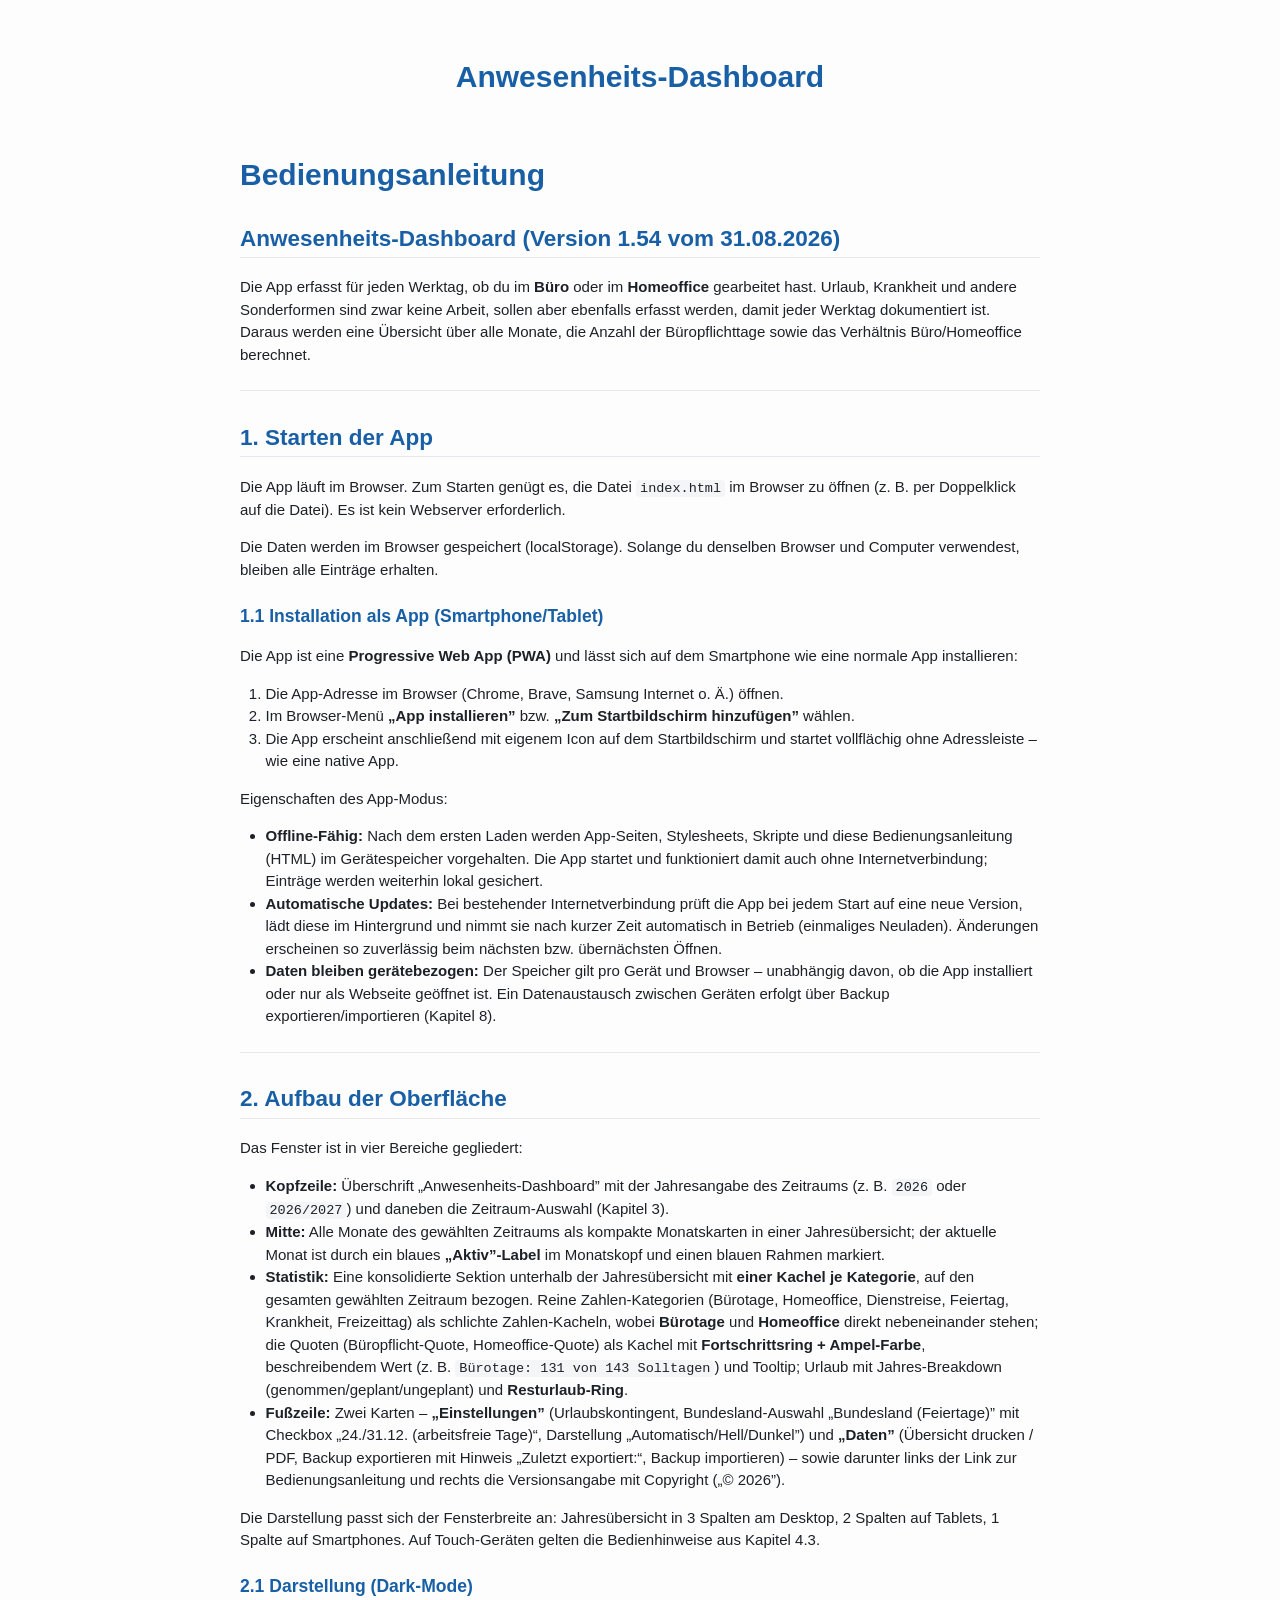
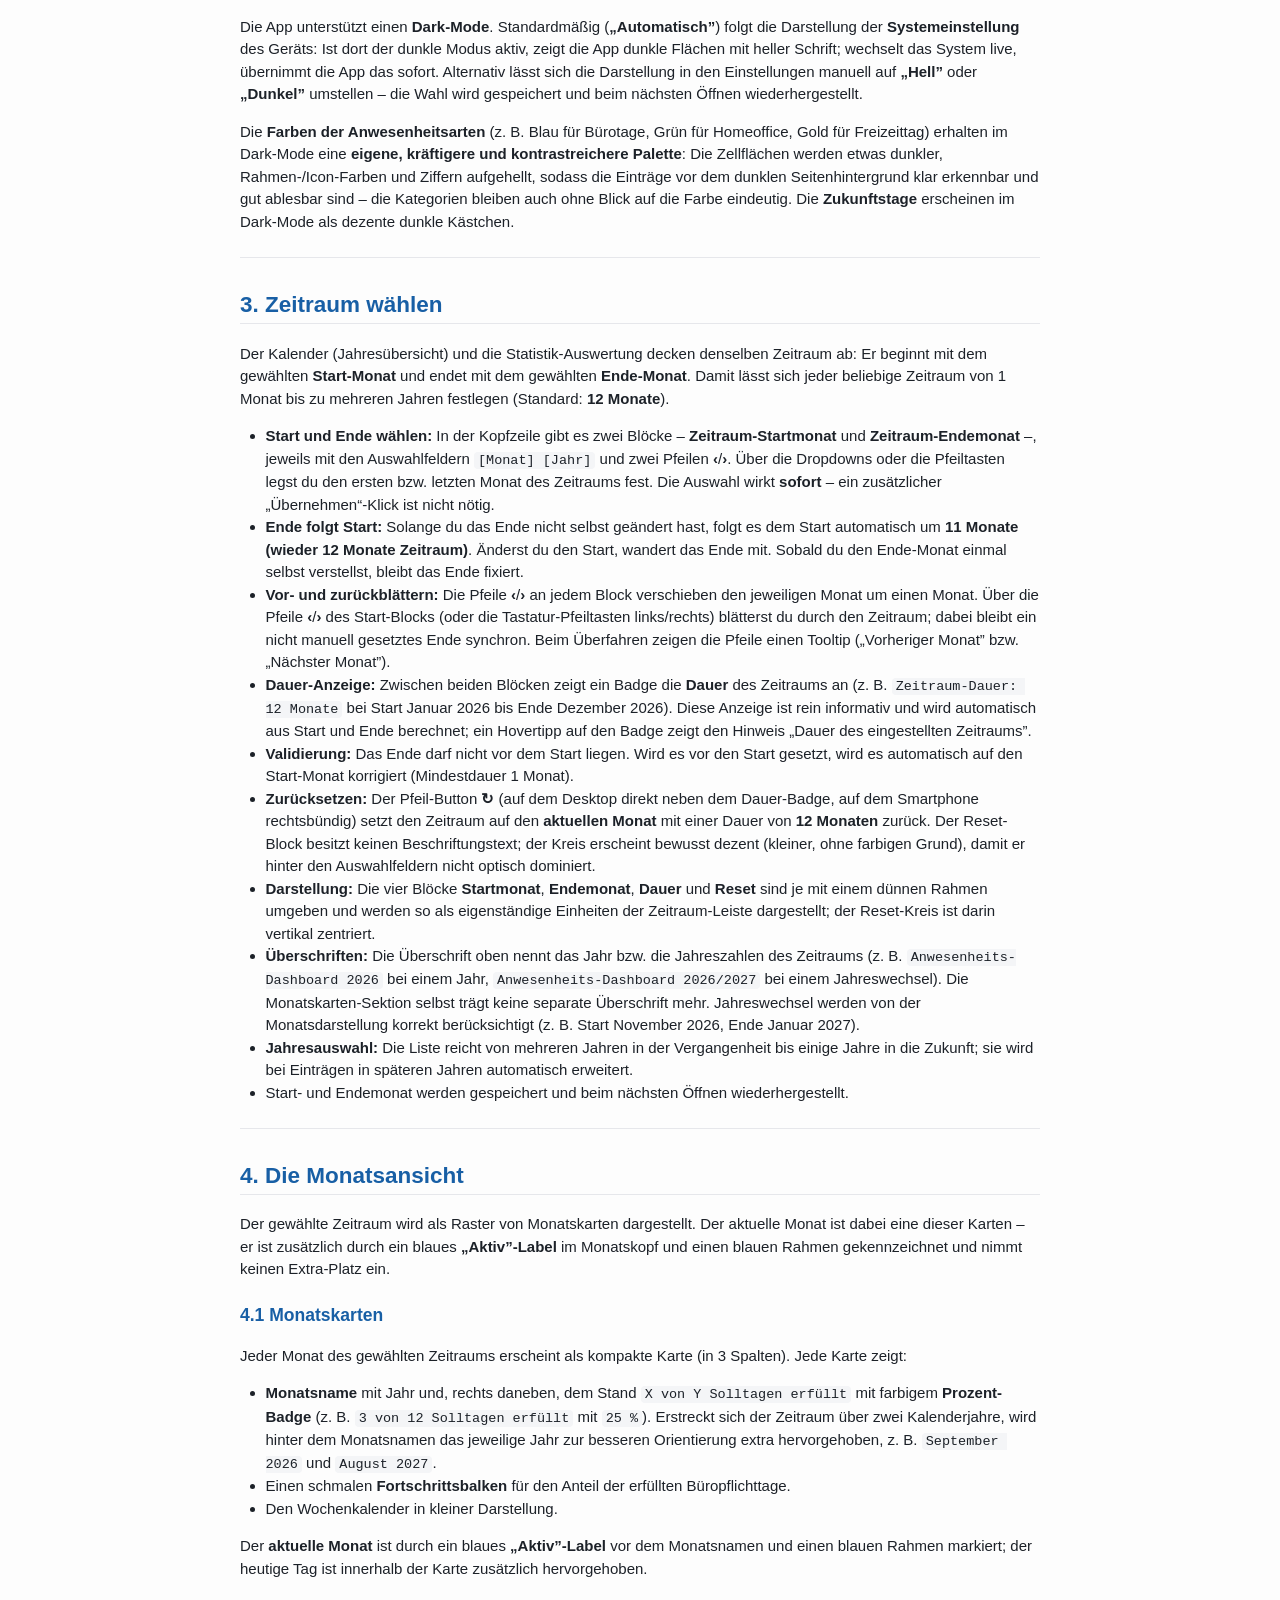
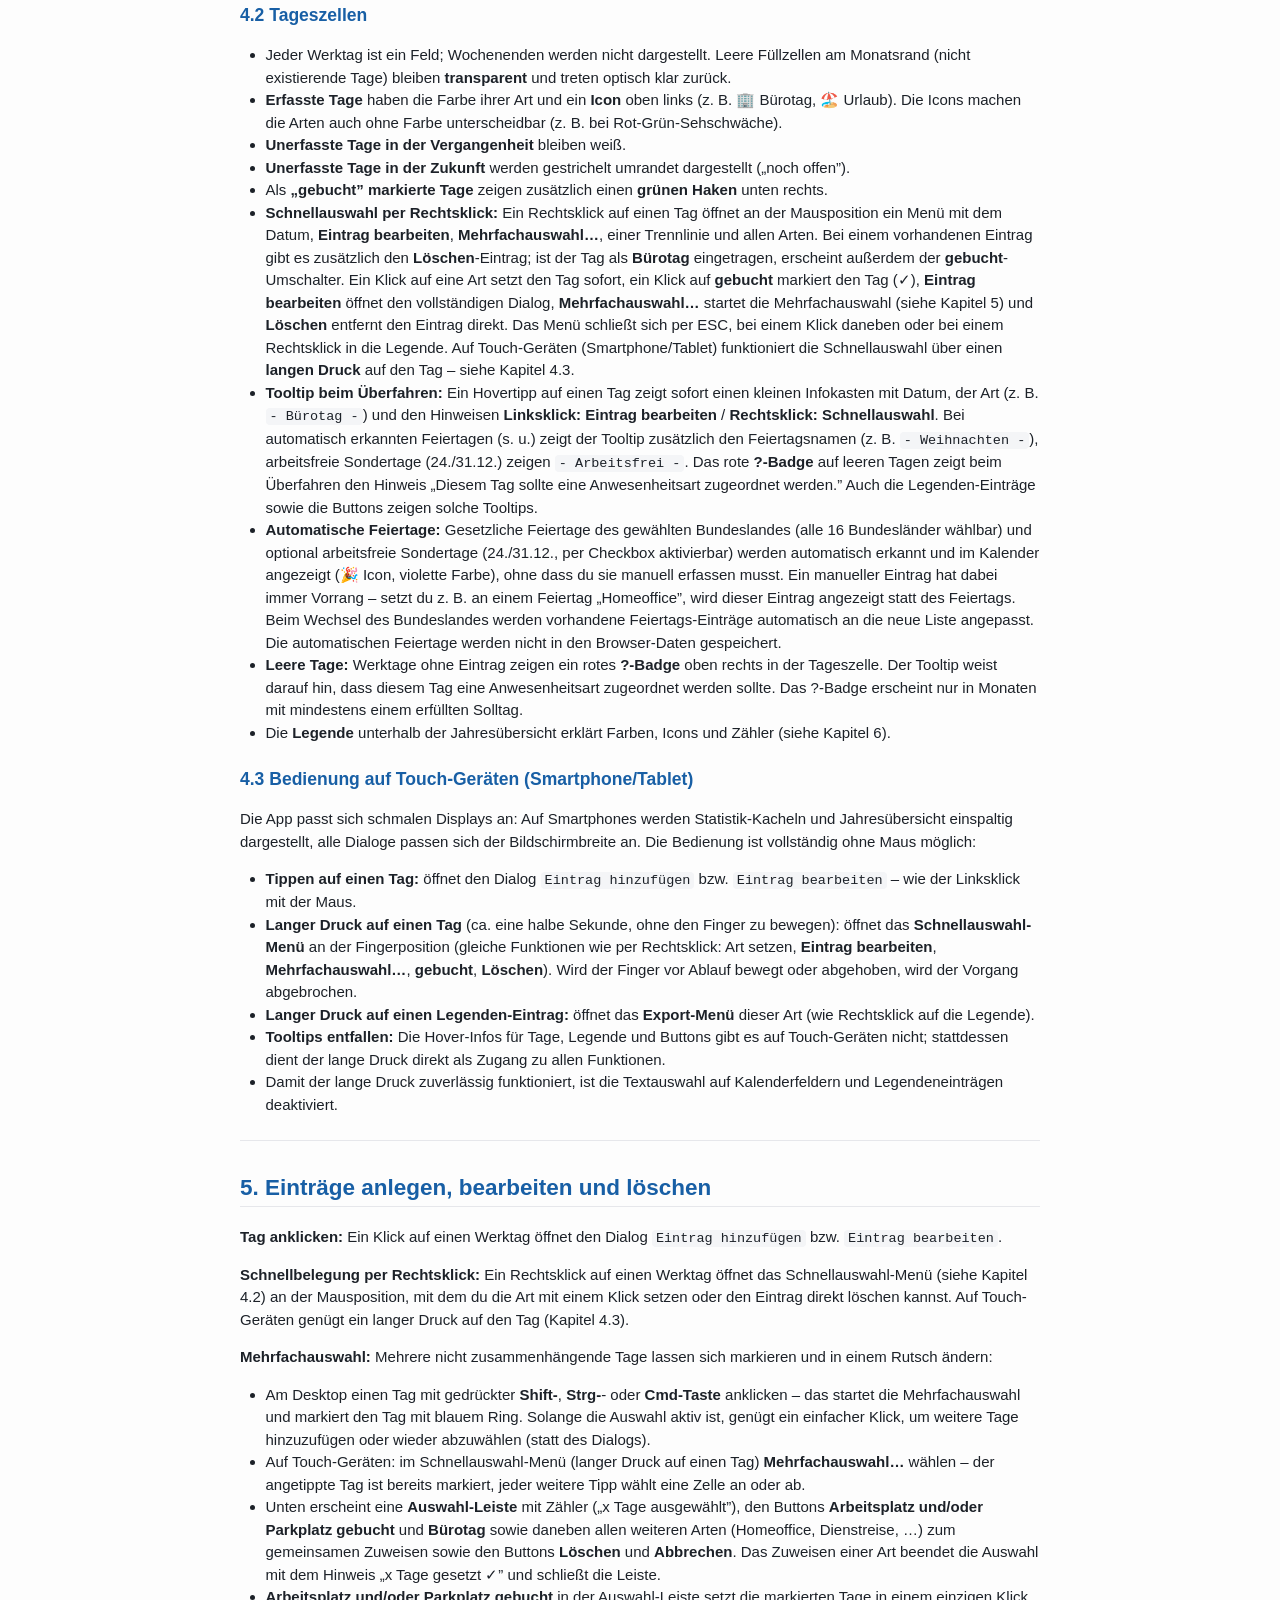
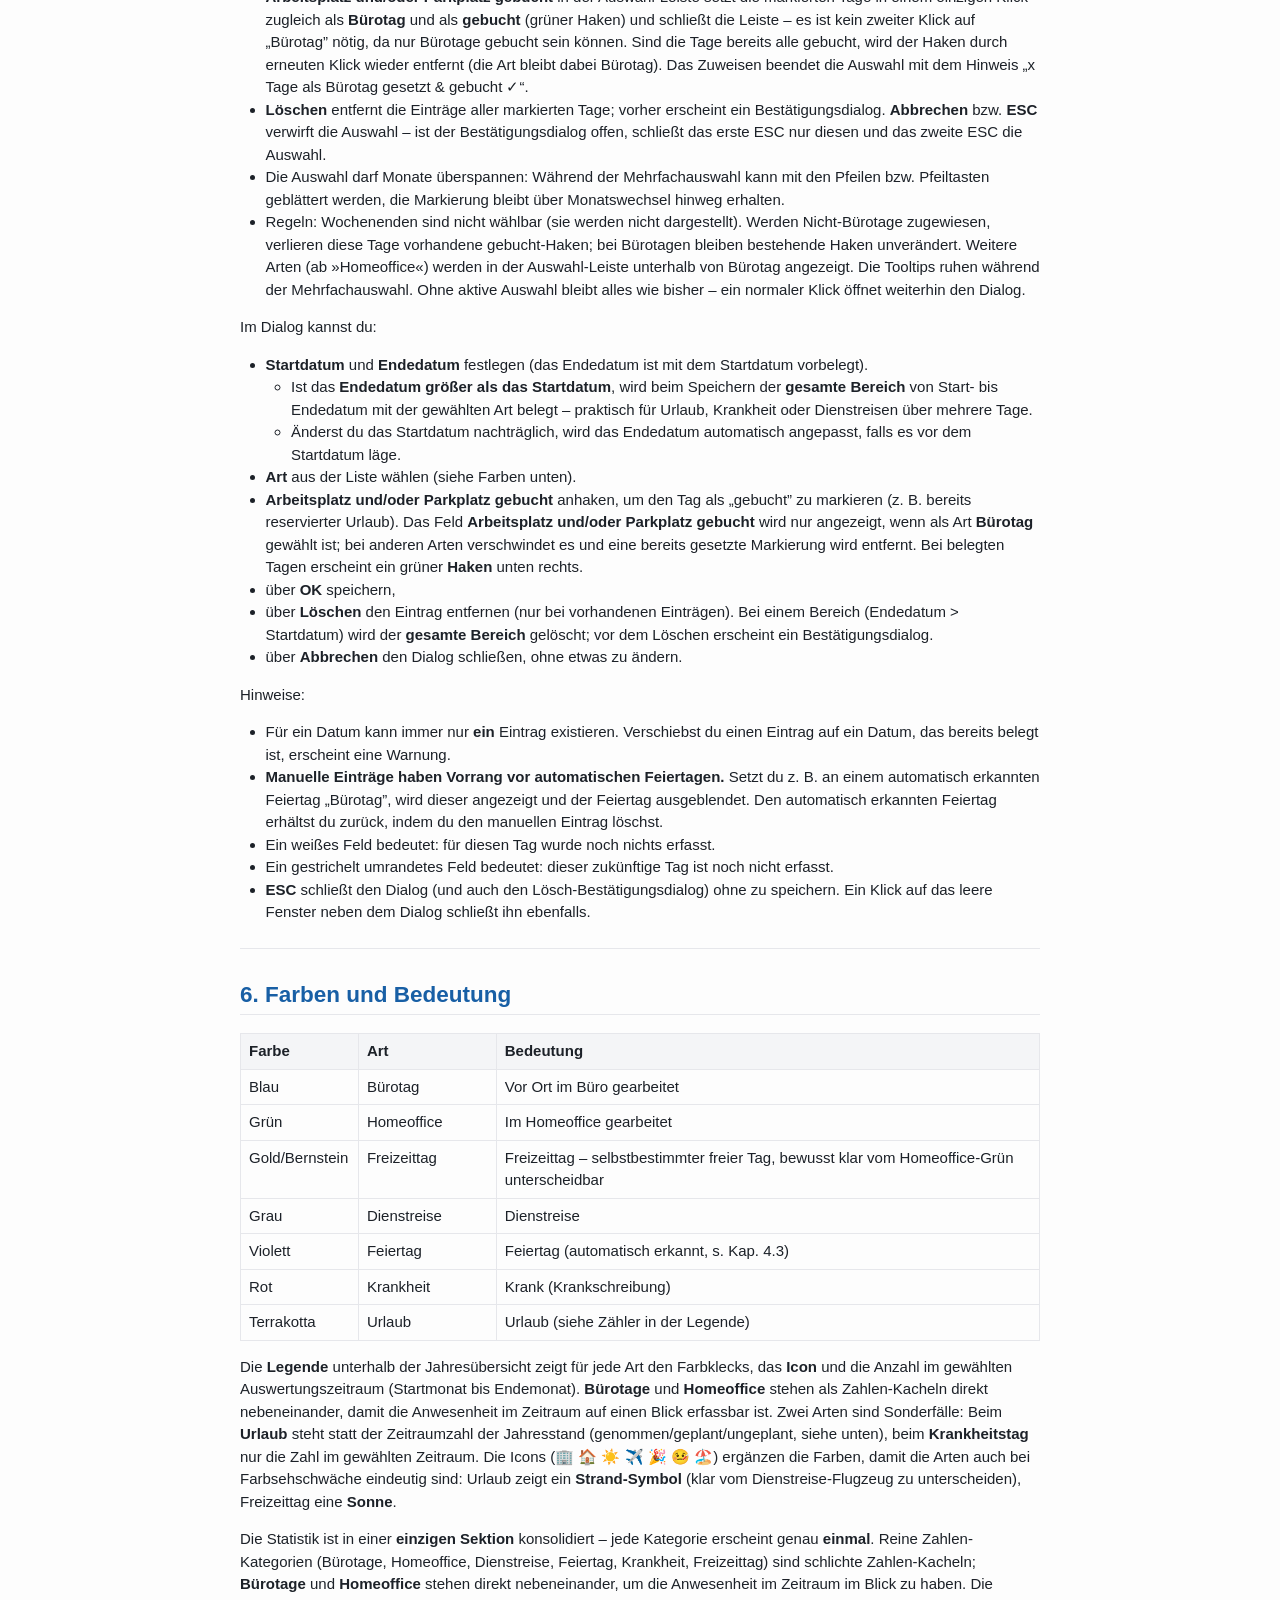
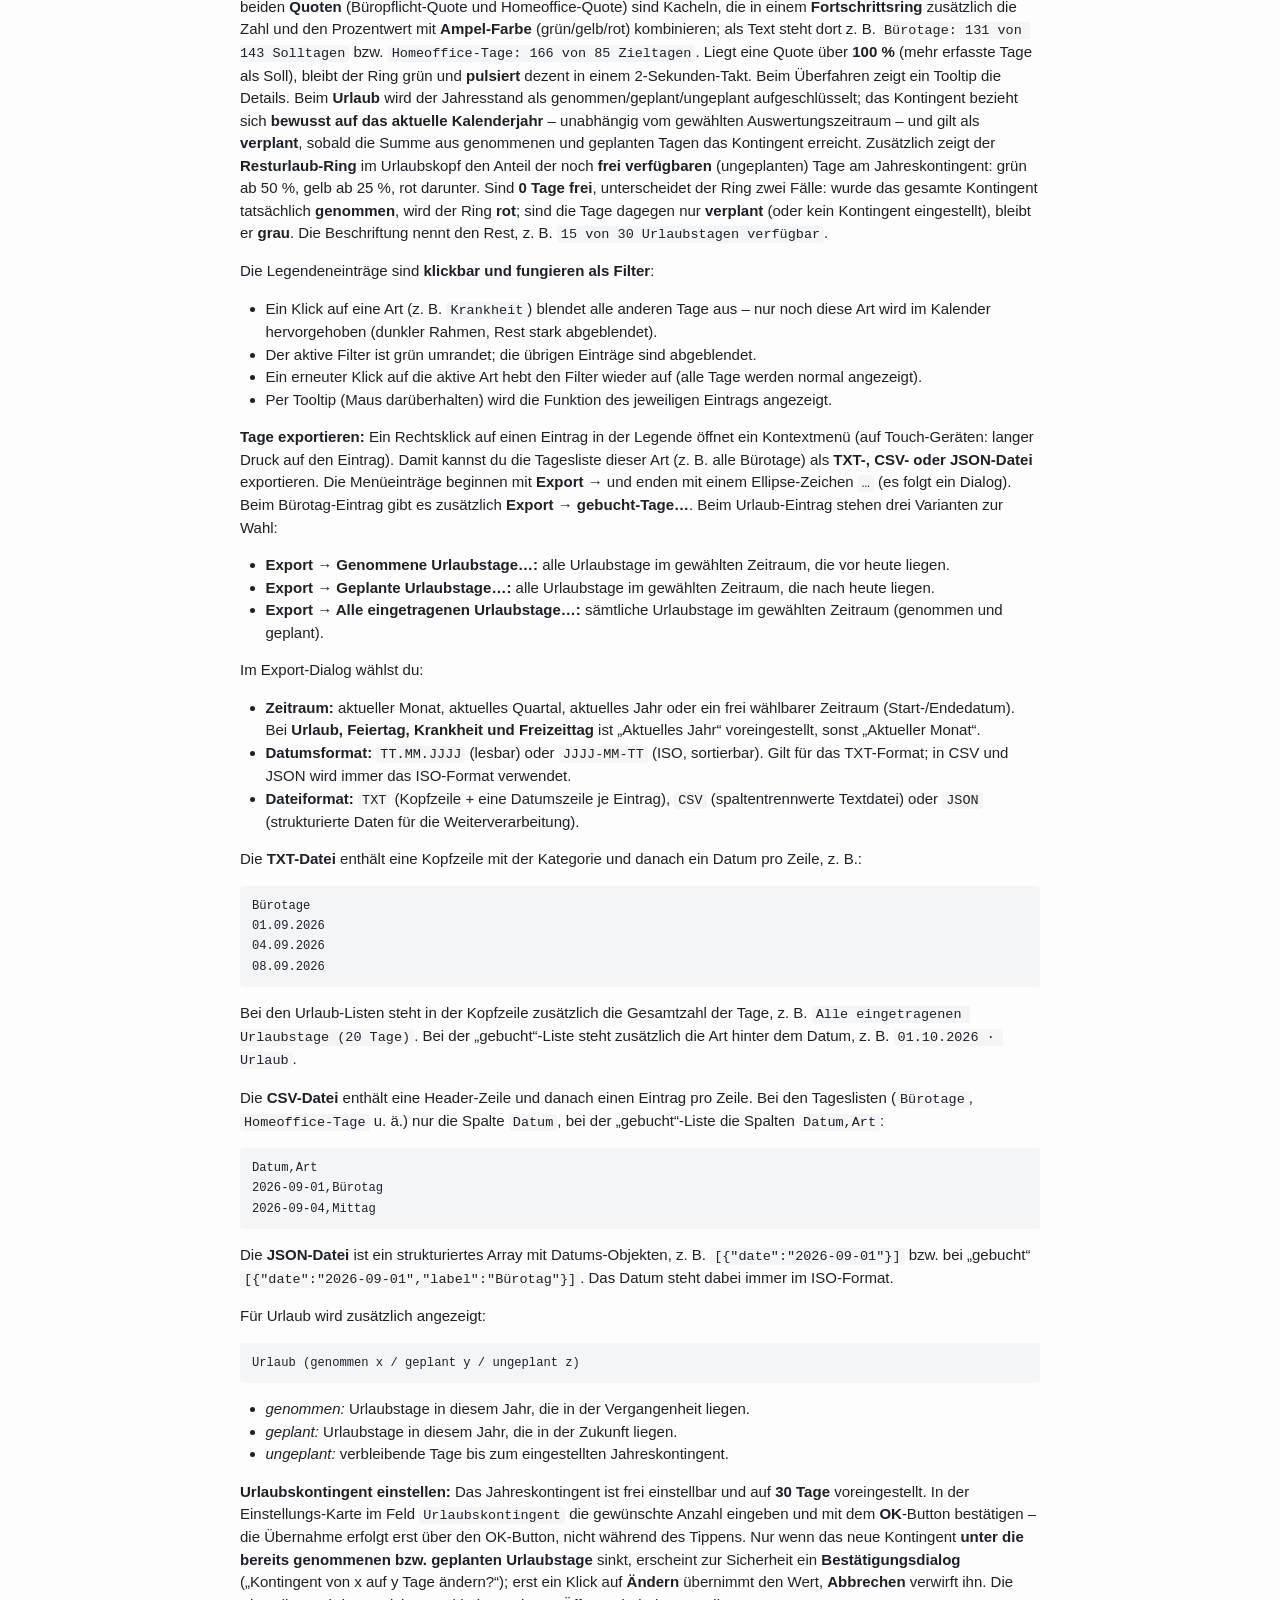
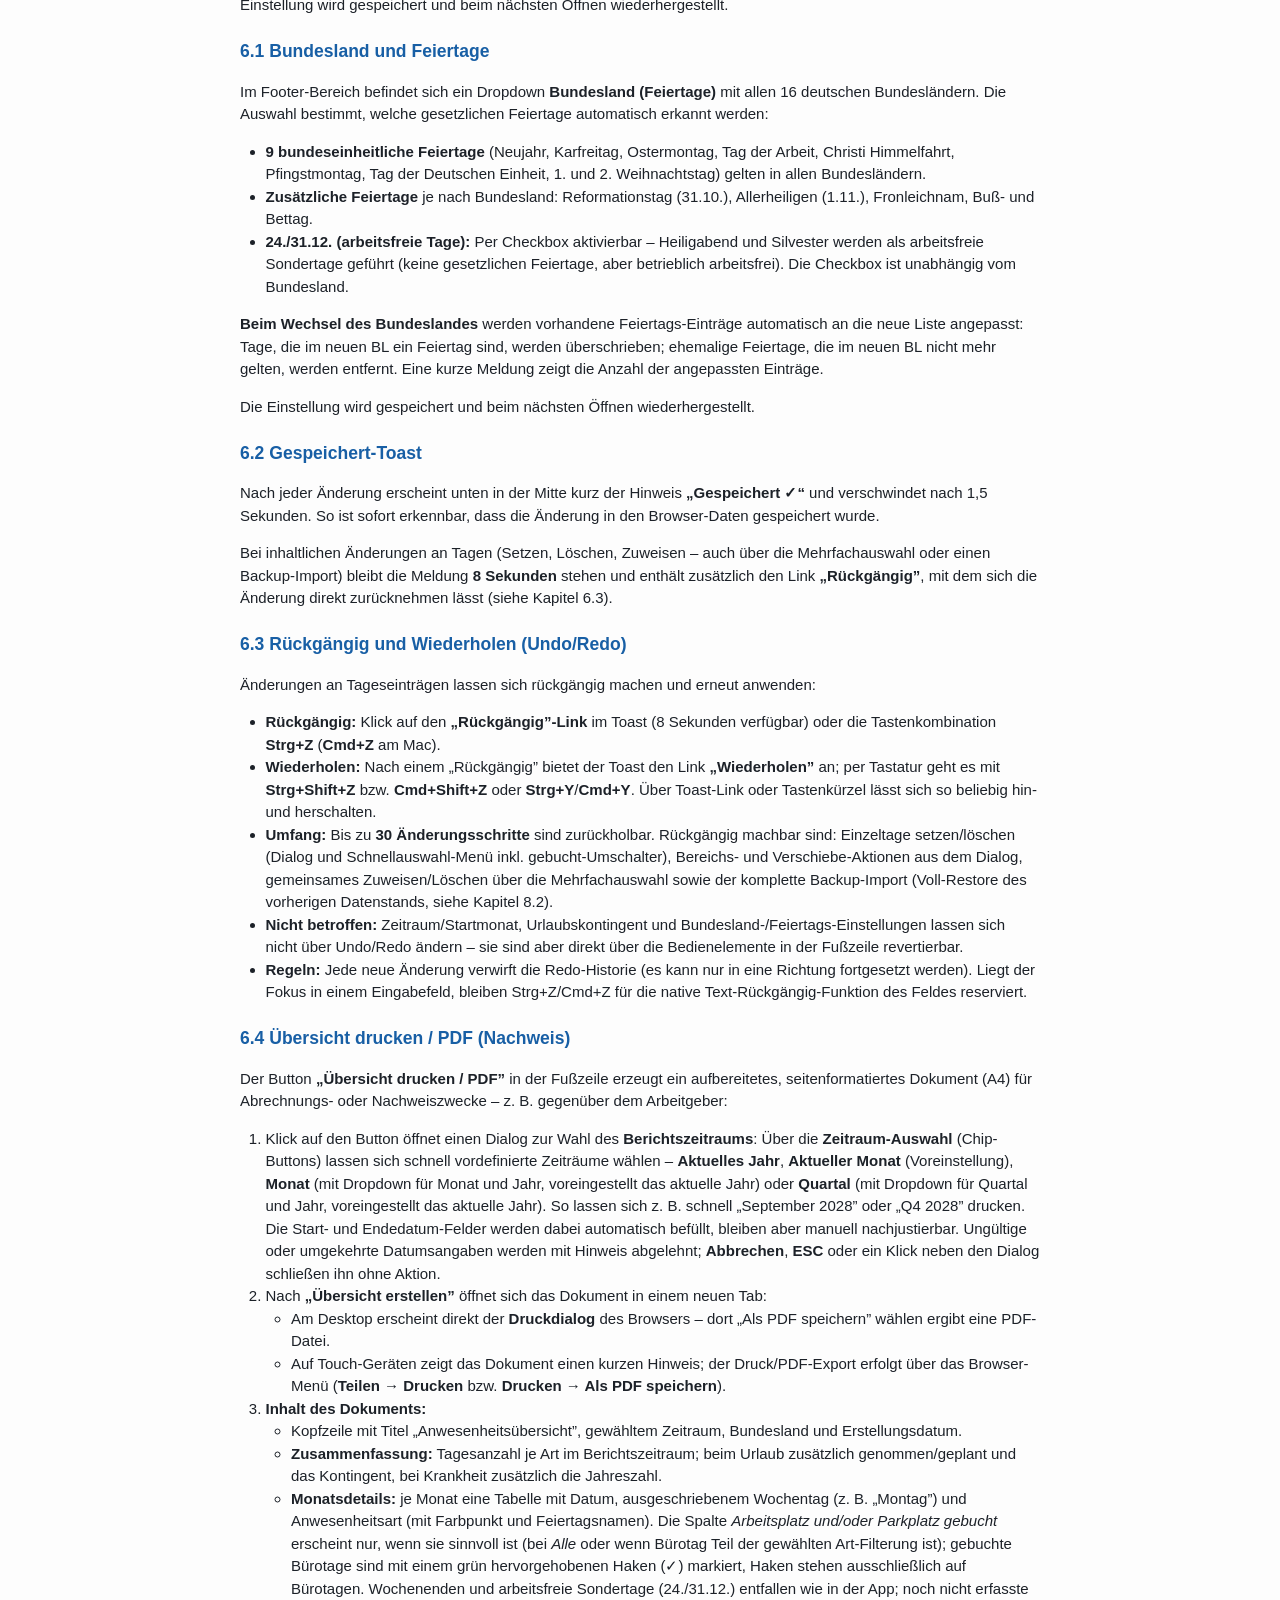
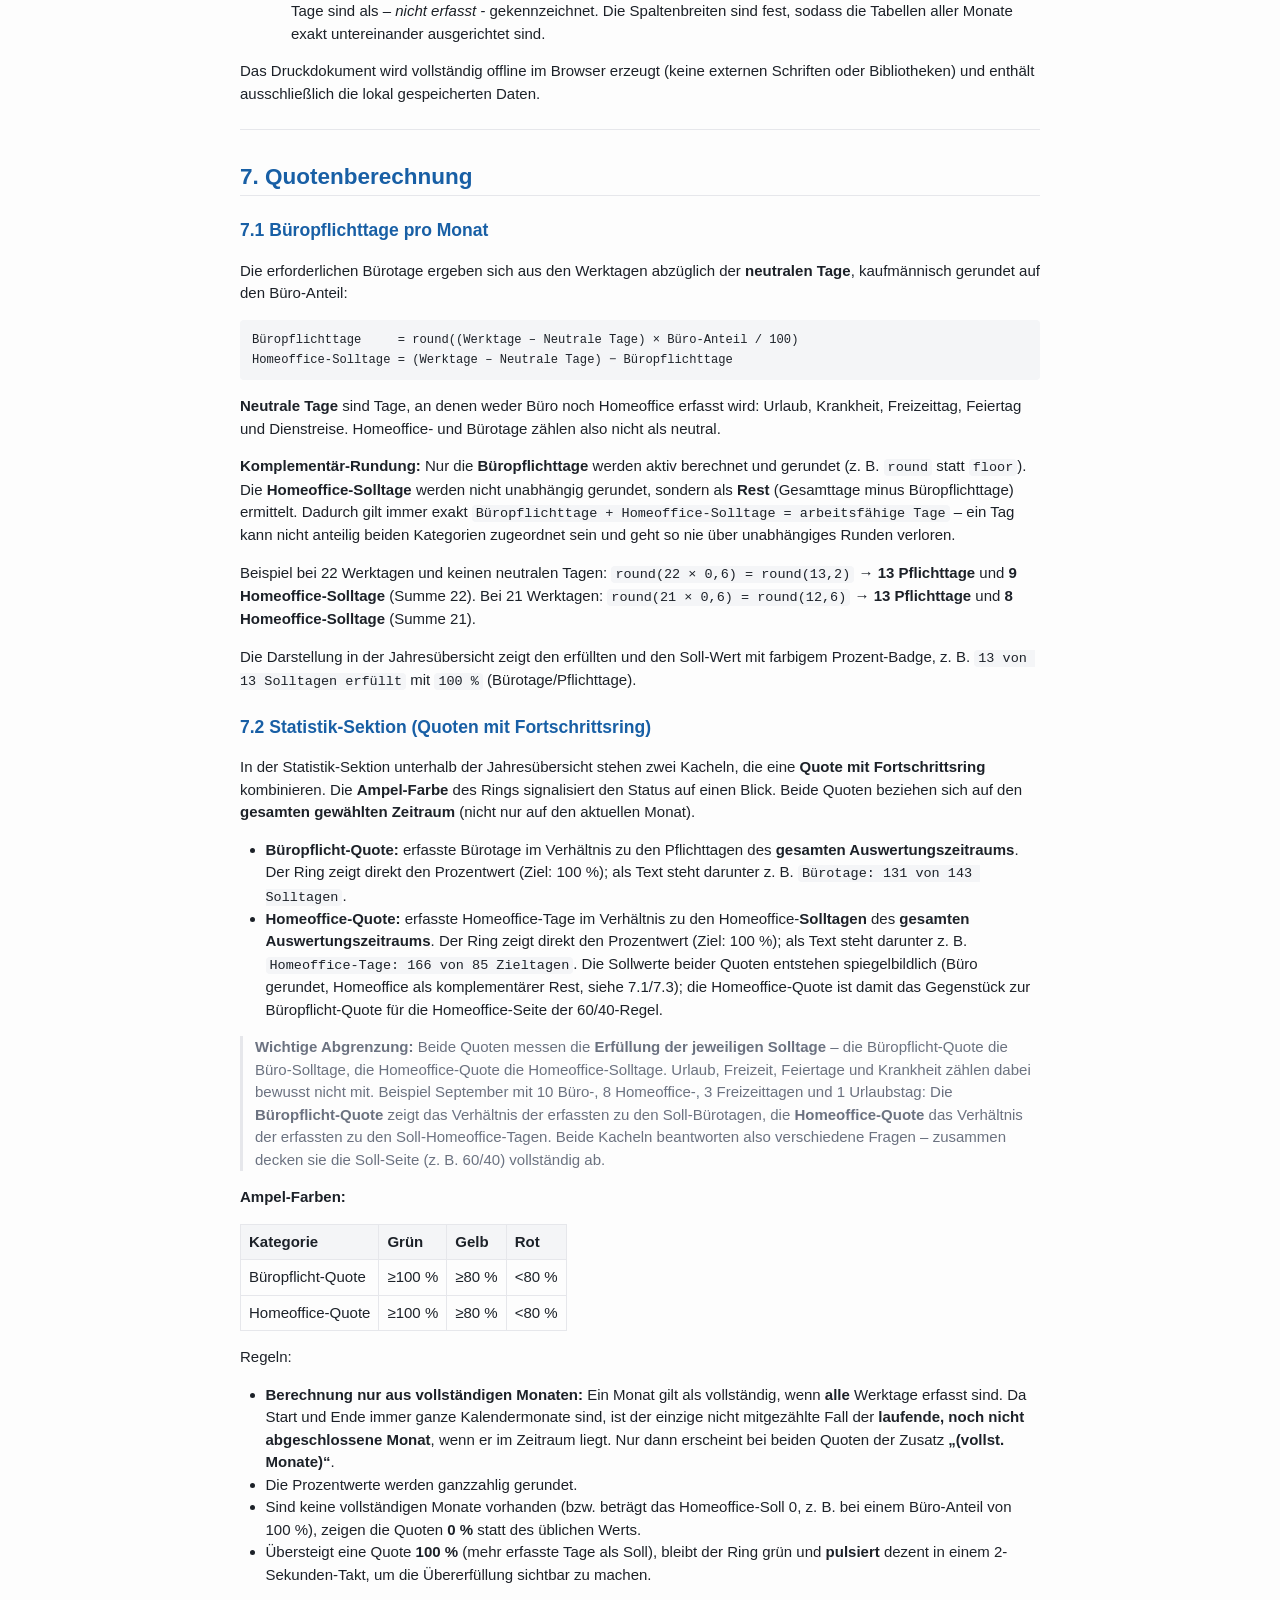
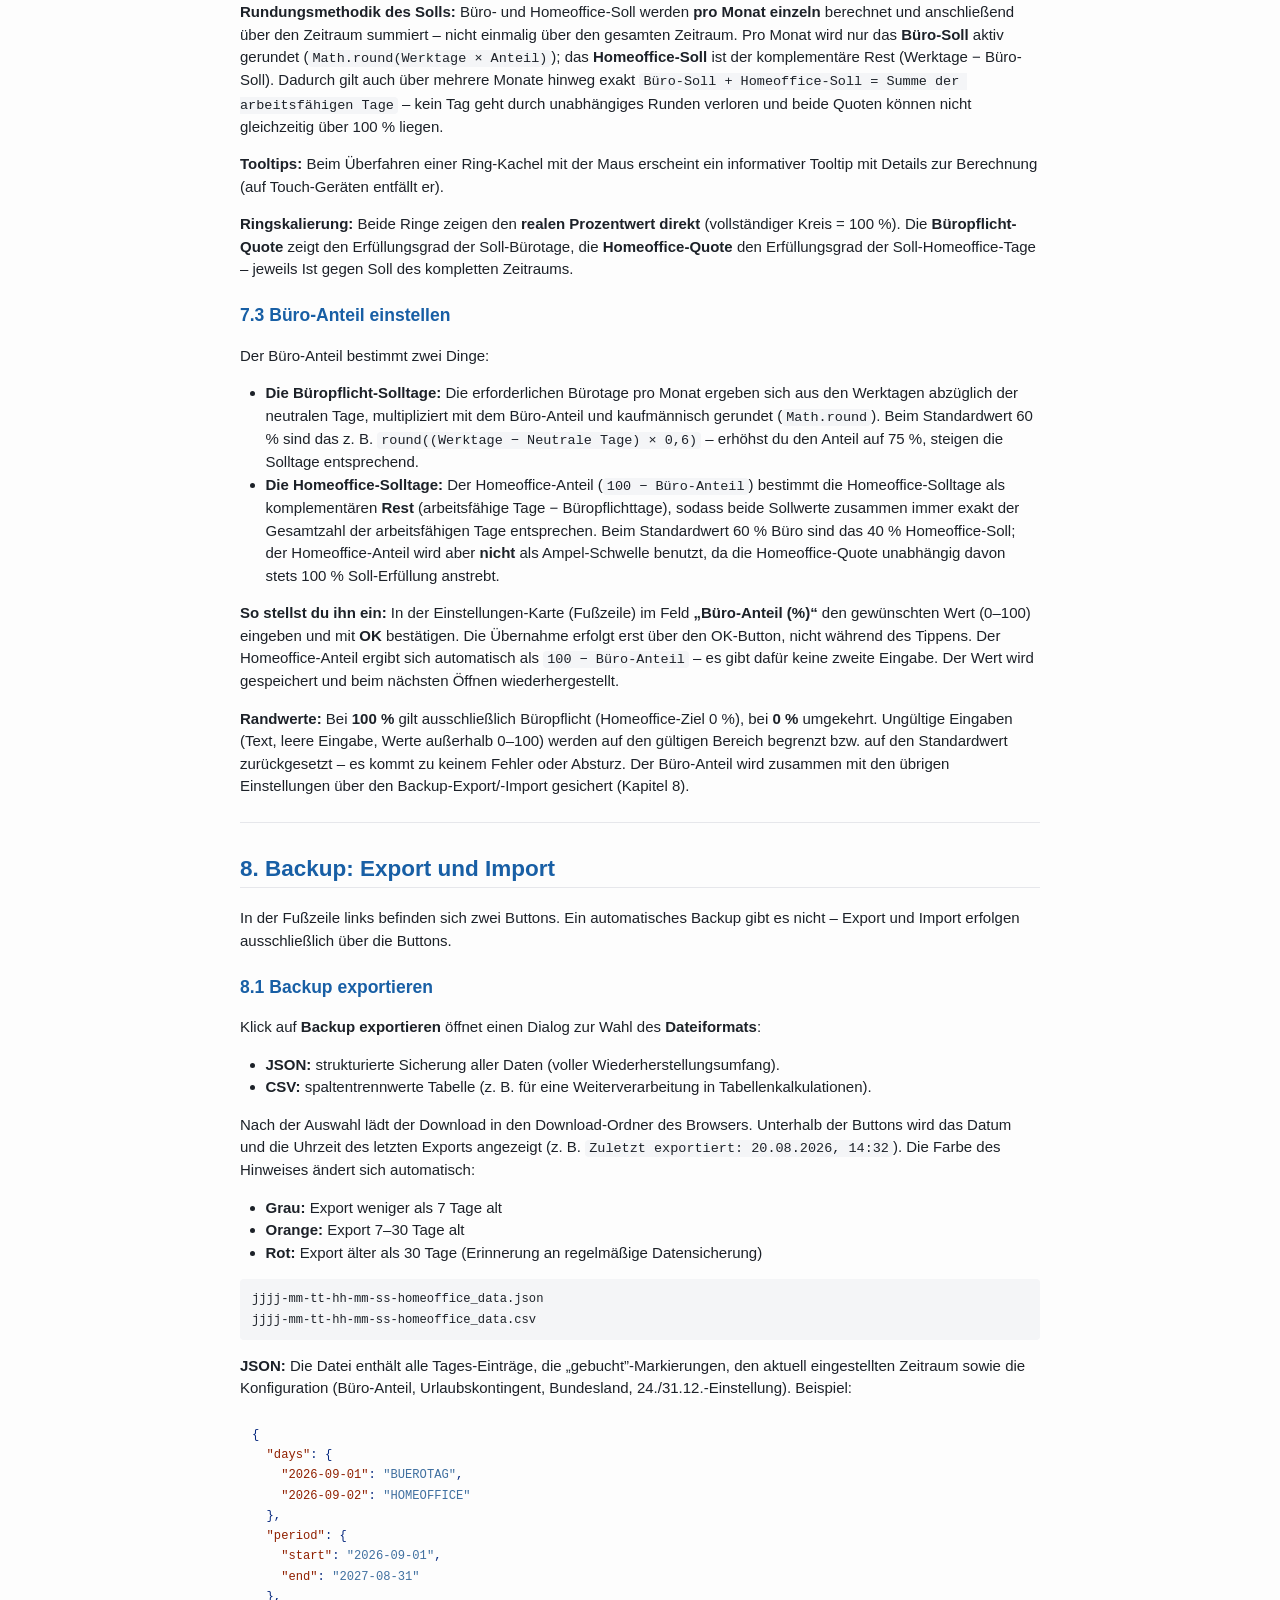
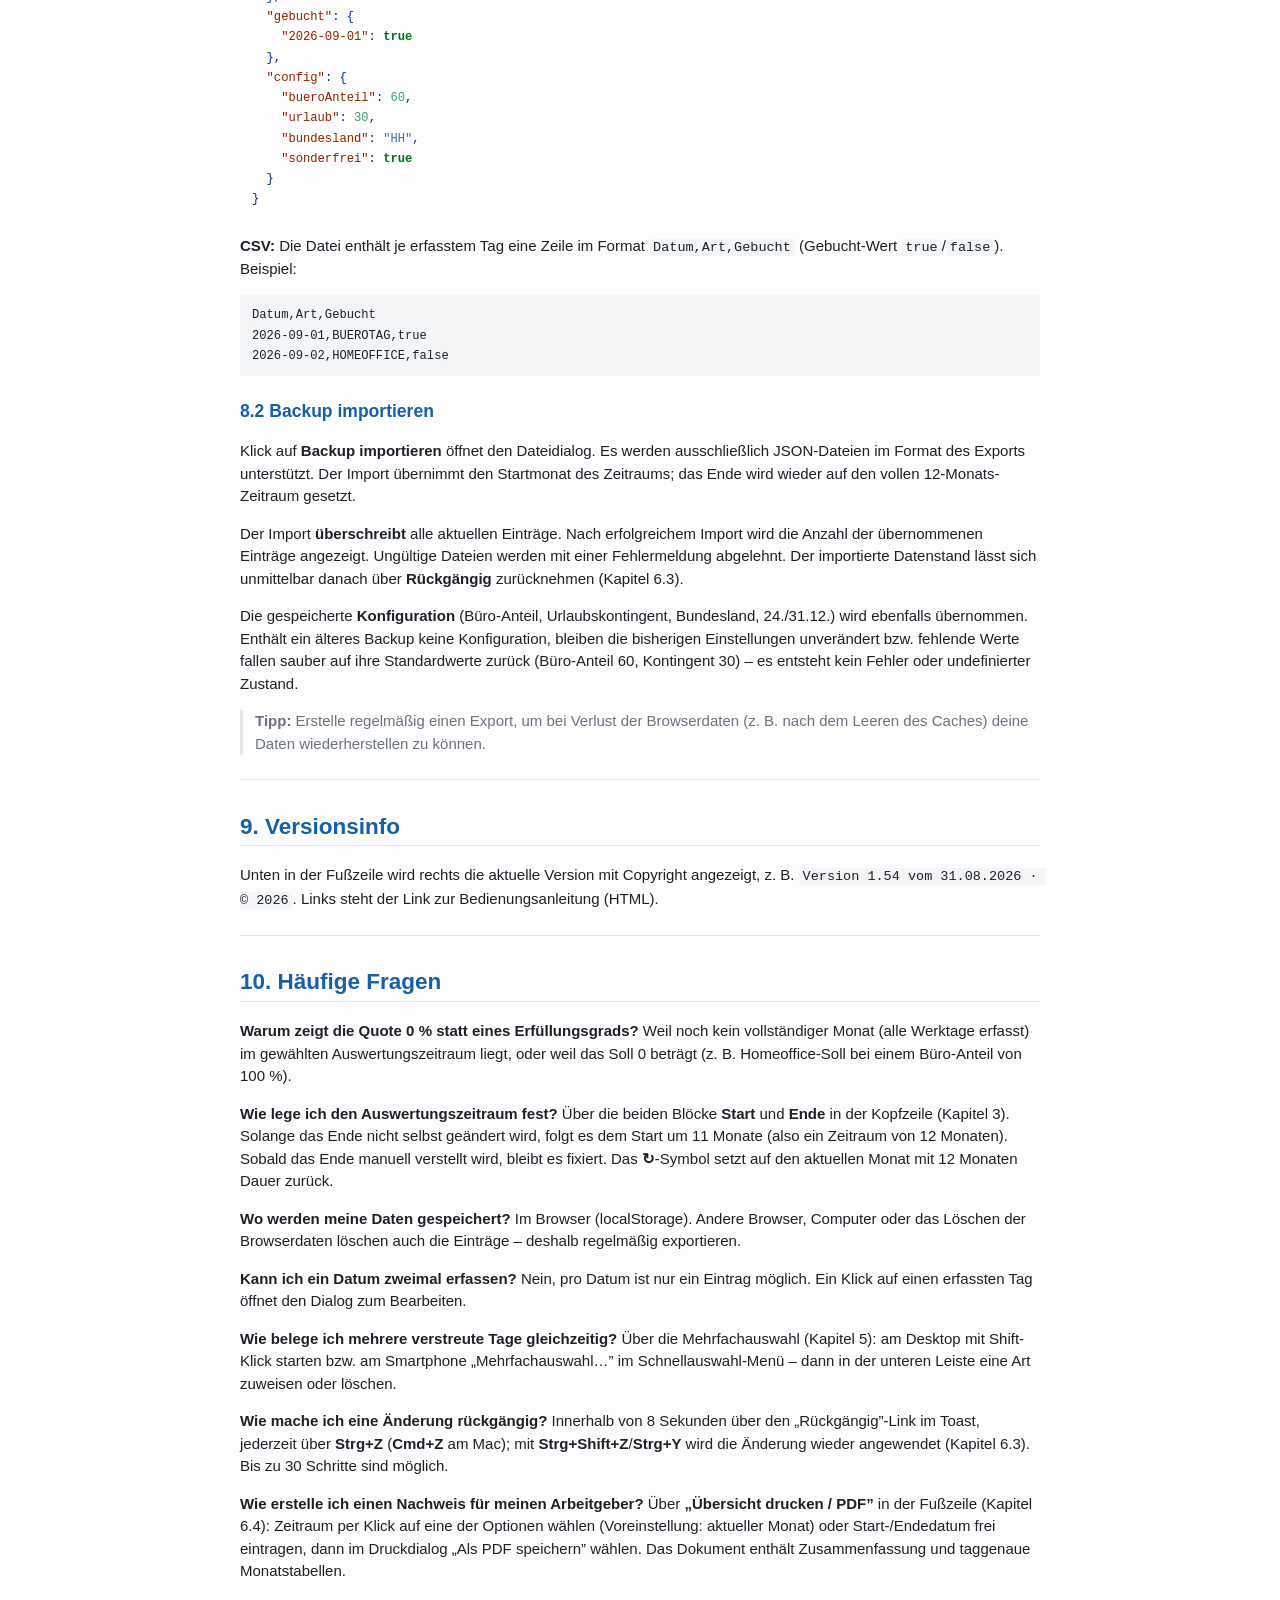
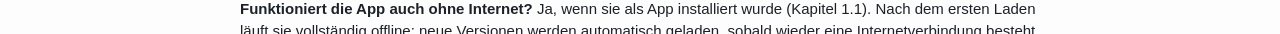
==== commit 10a1c82d: "Release 1.54: Zeitraum-Karte (Rahmen, Reset ohne Beschriftung, dezenter Reset) – Bedienungsanleitung" ====
--- a/Bedienungsanleitung.html
+++ b/Bedienungsanleitung.html
@@ -257,8 +257,8 @@
 </header>
 <h1 id="bedienungsanleitung">Bedienungsanleitung</h1>
 <h2
-id="anwesenheits-dashboard-version-1.53-vom-31.08.2026">Anwesenheits-Dashboard
-(Version 1.53 vom 31.08.2026)</h2>
+id="anwesenheits-dashboard-version-1.54-vom-31.08.2026">Anwesenheits-Dashboard
+(Version 1.54 vom 31.08.2026)</h2>
 <p>Die App erfasst für jeden Werktag, ob du im <strong>Büro</strong>
 oder im <strong>Homeoffice</strong> gearbeitet hast. Urlaub, Krankheit
 und andere Sonderformen sind zwar keine Arbeit, sollen aber ebenfalls
@@ -397,8 +397,16 @@
 <li><strong>Zurücksetzen:</strong> Der Pfeil-Button <strong>↻</strong>
 (auf dem Desktop direkt neben dem Dauer-Badge, auf dem Smartphone
 rechtsbündig) setzt den Zeitraum auf den <strong>aktuellen
-Monat</strong> mit einer Dauer von <strong>12 Monaten</strong>
-zurück.</li>
+Monat</strong> mit einer Dauer von <strong>12 Monaten</strong> zurück.
+Der Reset-Block besitzt keinen Beschriftungstext; der Kreis erscheint
+bewusst dezent (kleiner, ohne farbigen Grund), damit er hinter den
+Auswahlfeldern nicht optisch dominiert.</li>
+<li><strong>Darstellung:</strong> Die vier Blöcke
+<strong>Startmonat</strong>, <strong>Endemonat</strong>,
+<strong>Dauer</strong> und <strong>Reset</strong> sind je mit einem
+dünnen Rahmen umgeben und werden so als eigenständige Einheiten der
+Zeitraum-Leiste dargestellt; der Reset-Kreis ist darin vertikal
+zentriert.</li>
 <li><strong>Überschriften:</strong> Die Überschrift oben nennt das Jahr
 bzw. die Jahreszahlen des Zeitraums (z. B.
 <code>Anwesenheits-Dashboard 2026</code> bei einem Jahr,
@@ -1162,7 +1170,7 @@
 <hr />
 <h2 id="versionsinfo">9. Versionsinfo</h2>
 <p>Unten in der Fußzeile wird rechts die aktuelle Version mit Copyright
-angezeigt, z. B. <code>Version 1.53 vom 31.08.2026 · © 2026</code>.
+angezeigt, z. B. <code>Version 1.54 vom 31.08.2026 · © 2026</code>.
 Links steht der Link zur Bedienungsanleitung (HTML).</p>
 <hr />
 <h2 id="häufige-fragen">10. Häufige Fragen</h2>
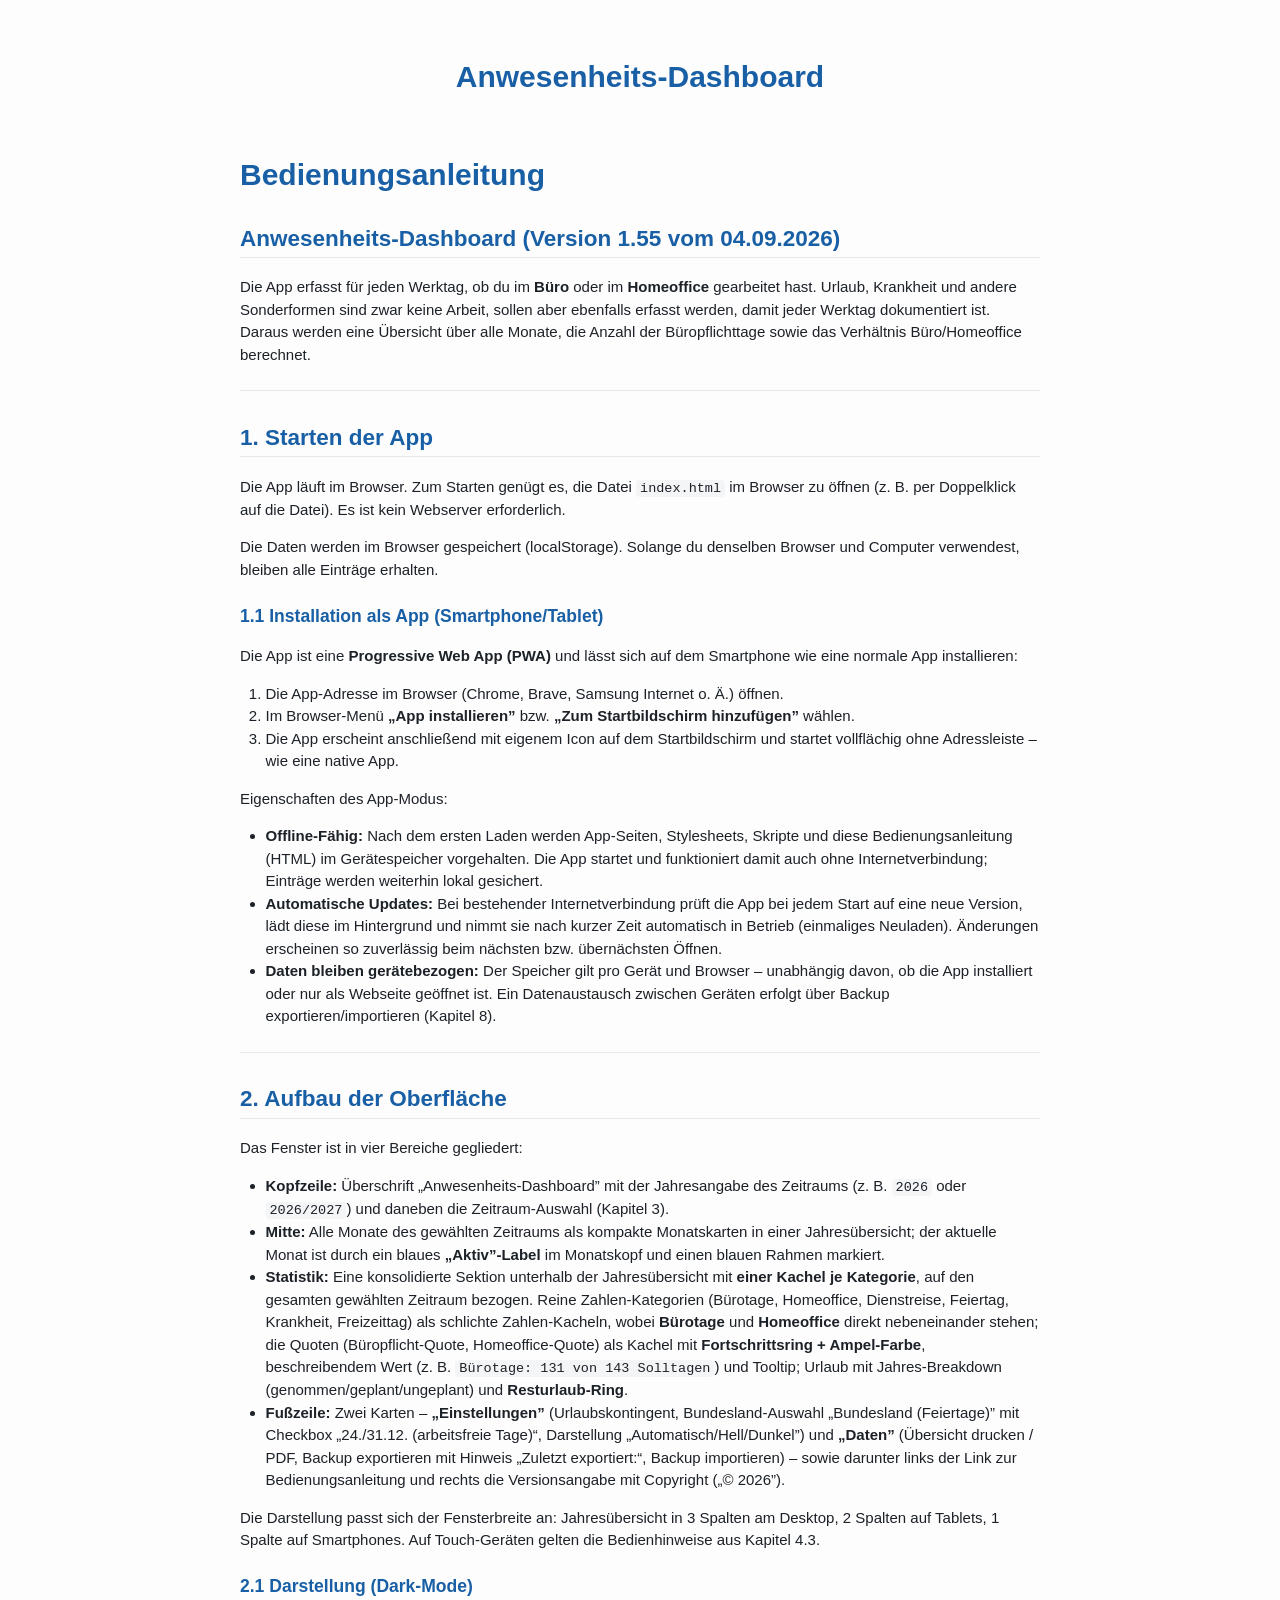
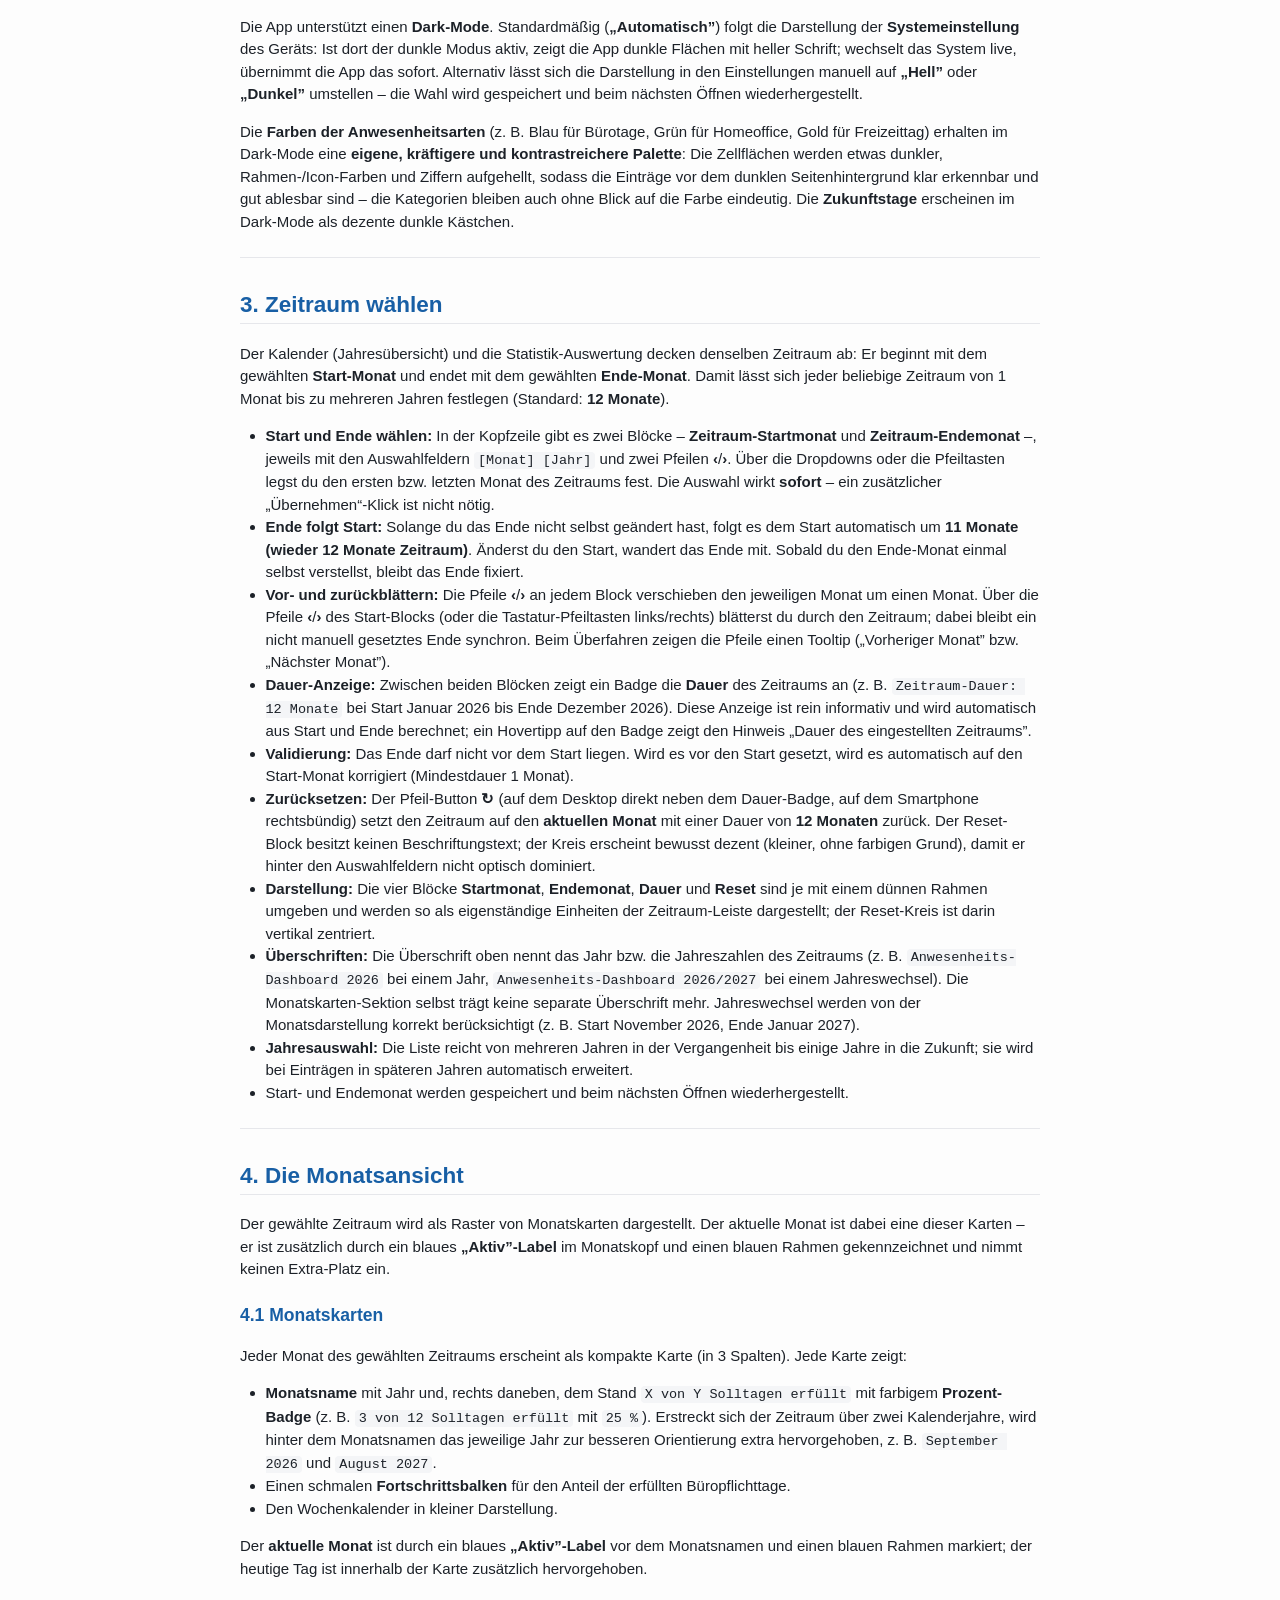
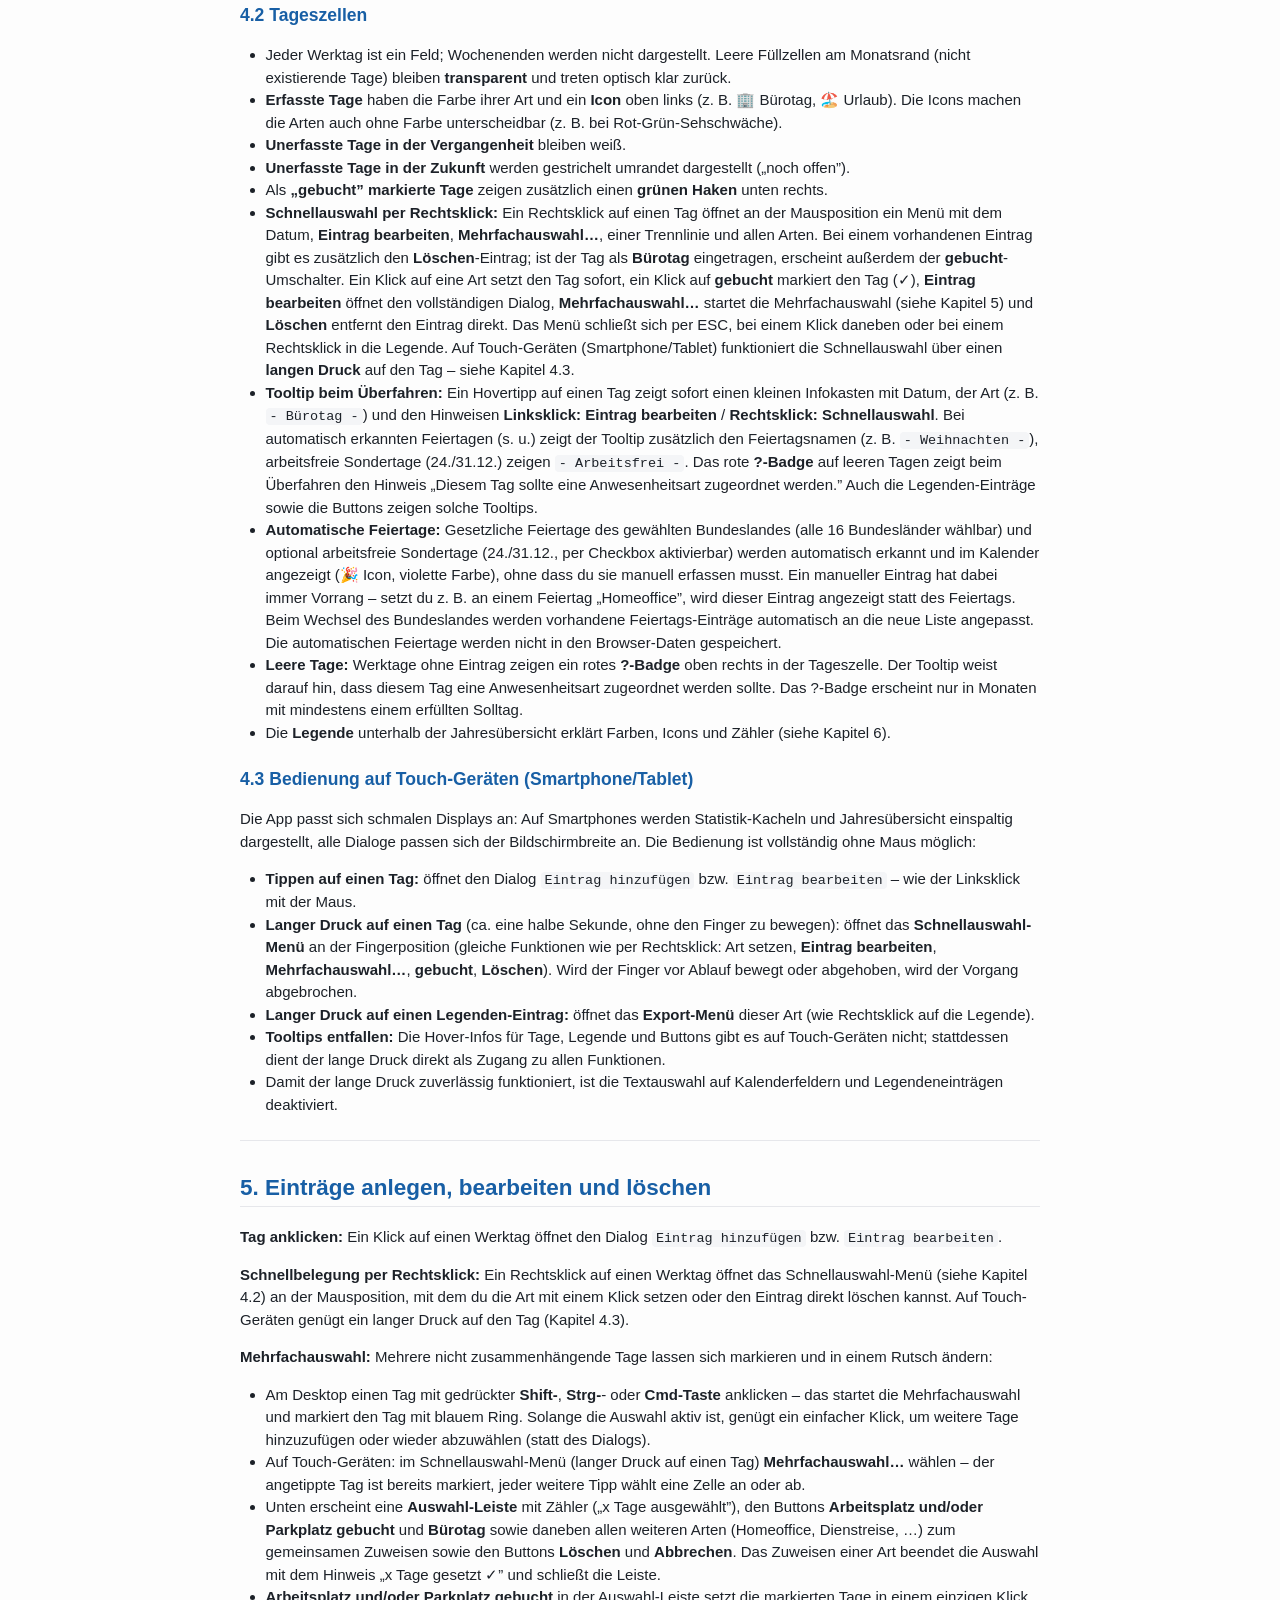
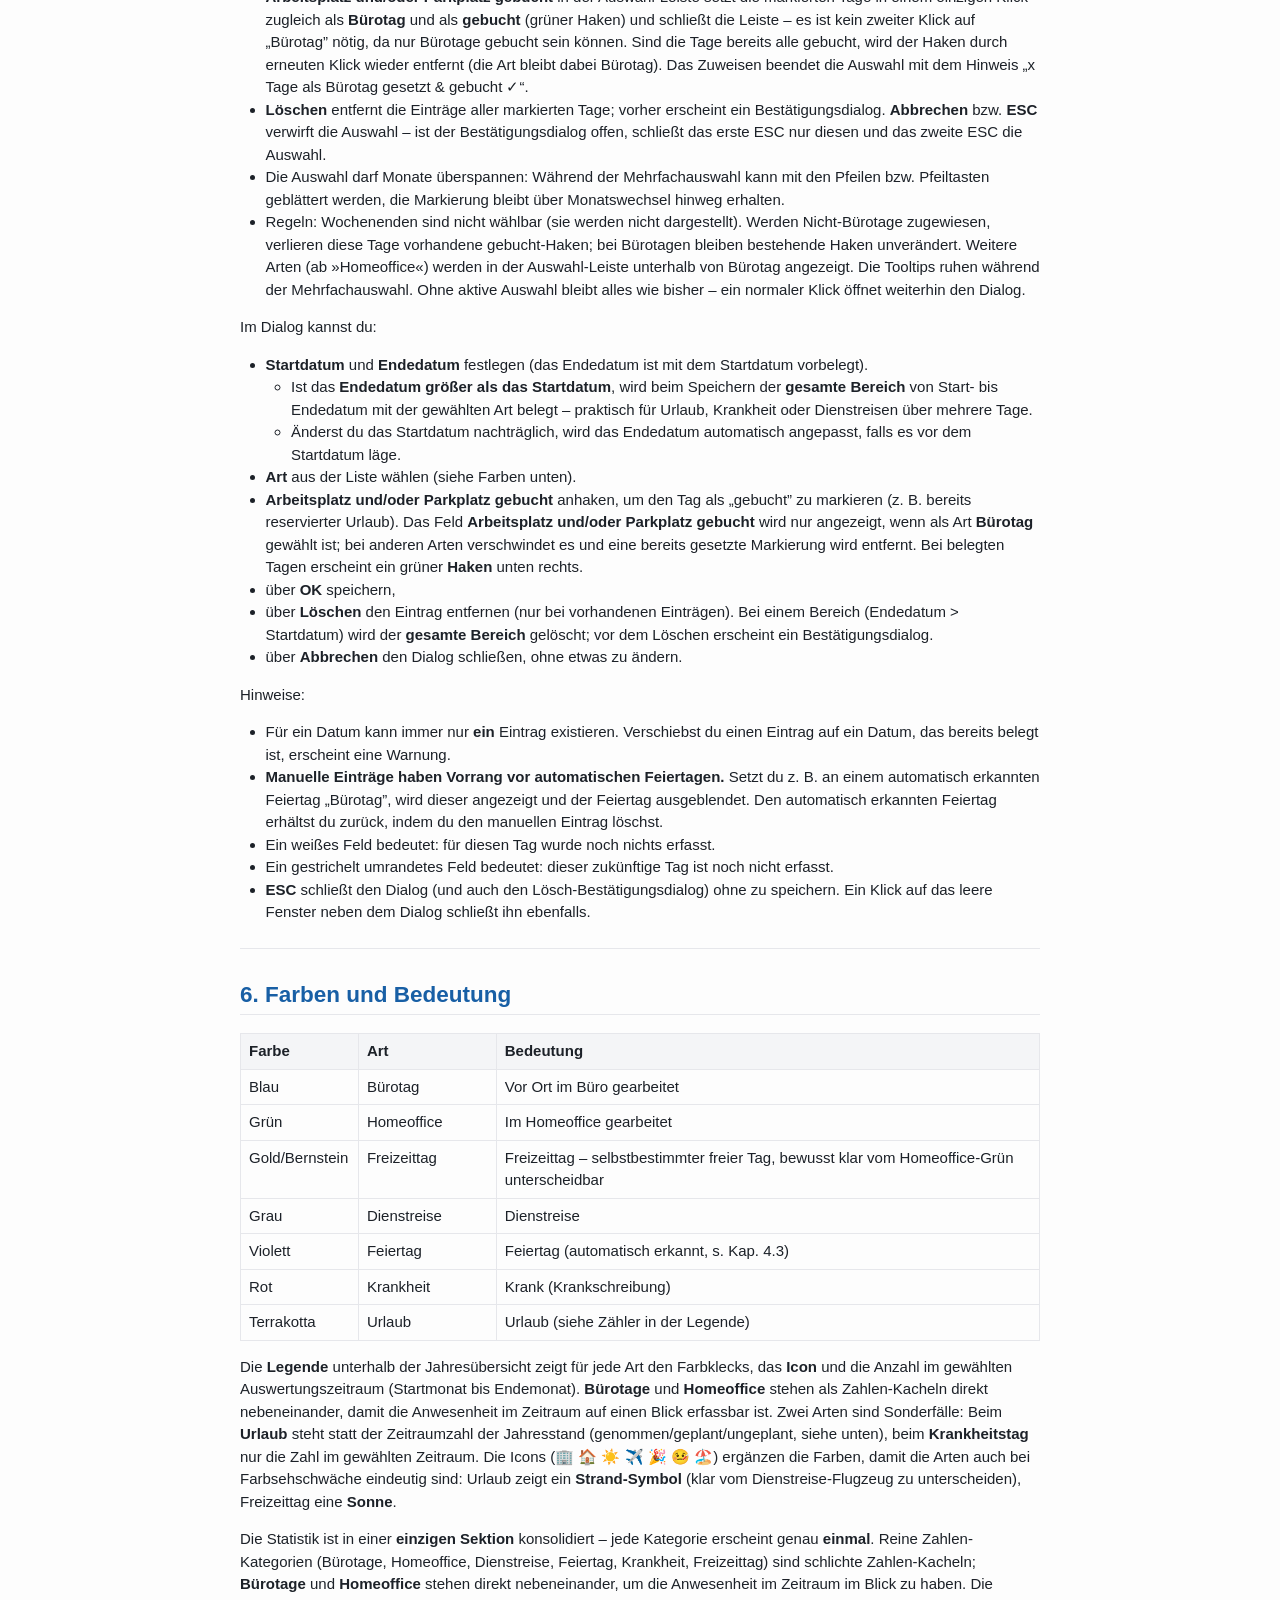
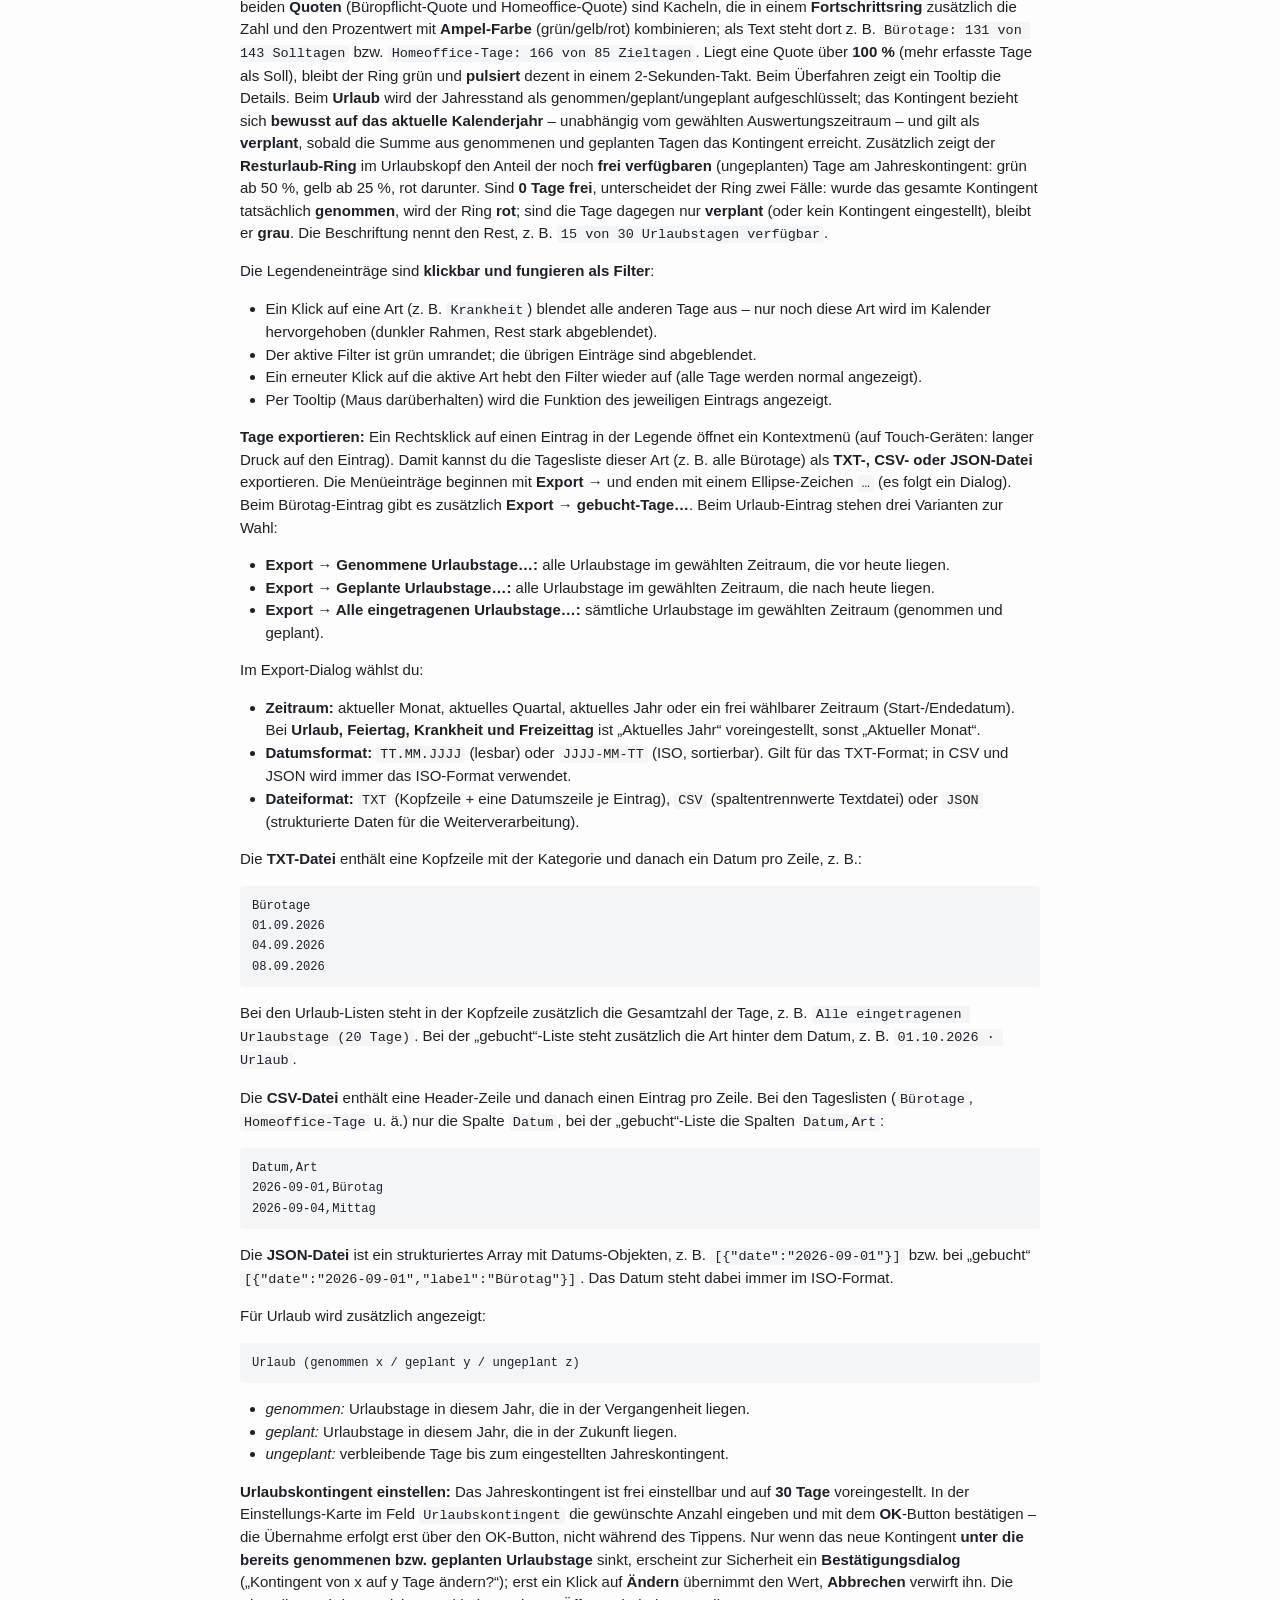
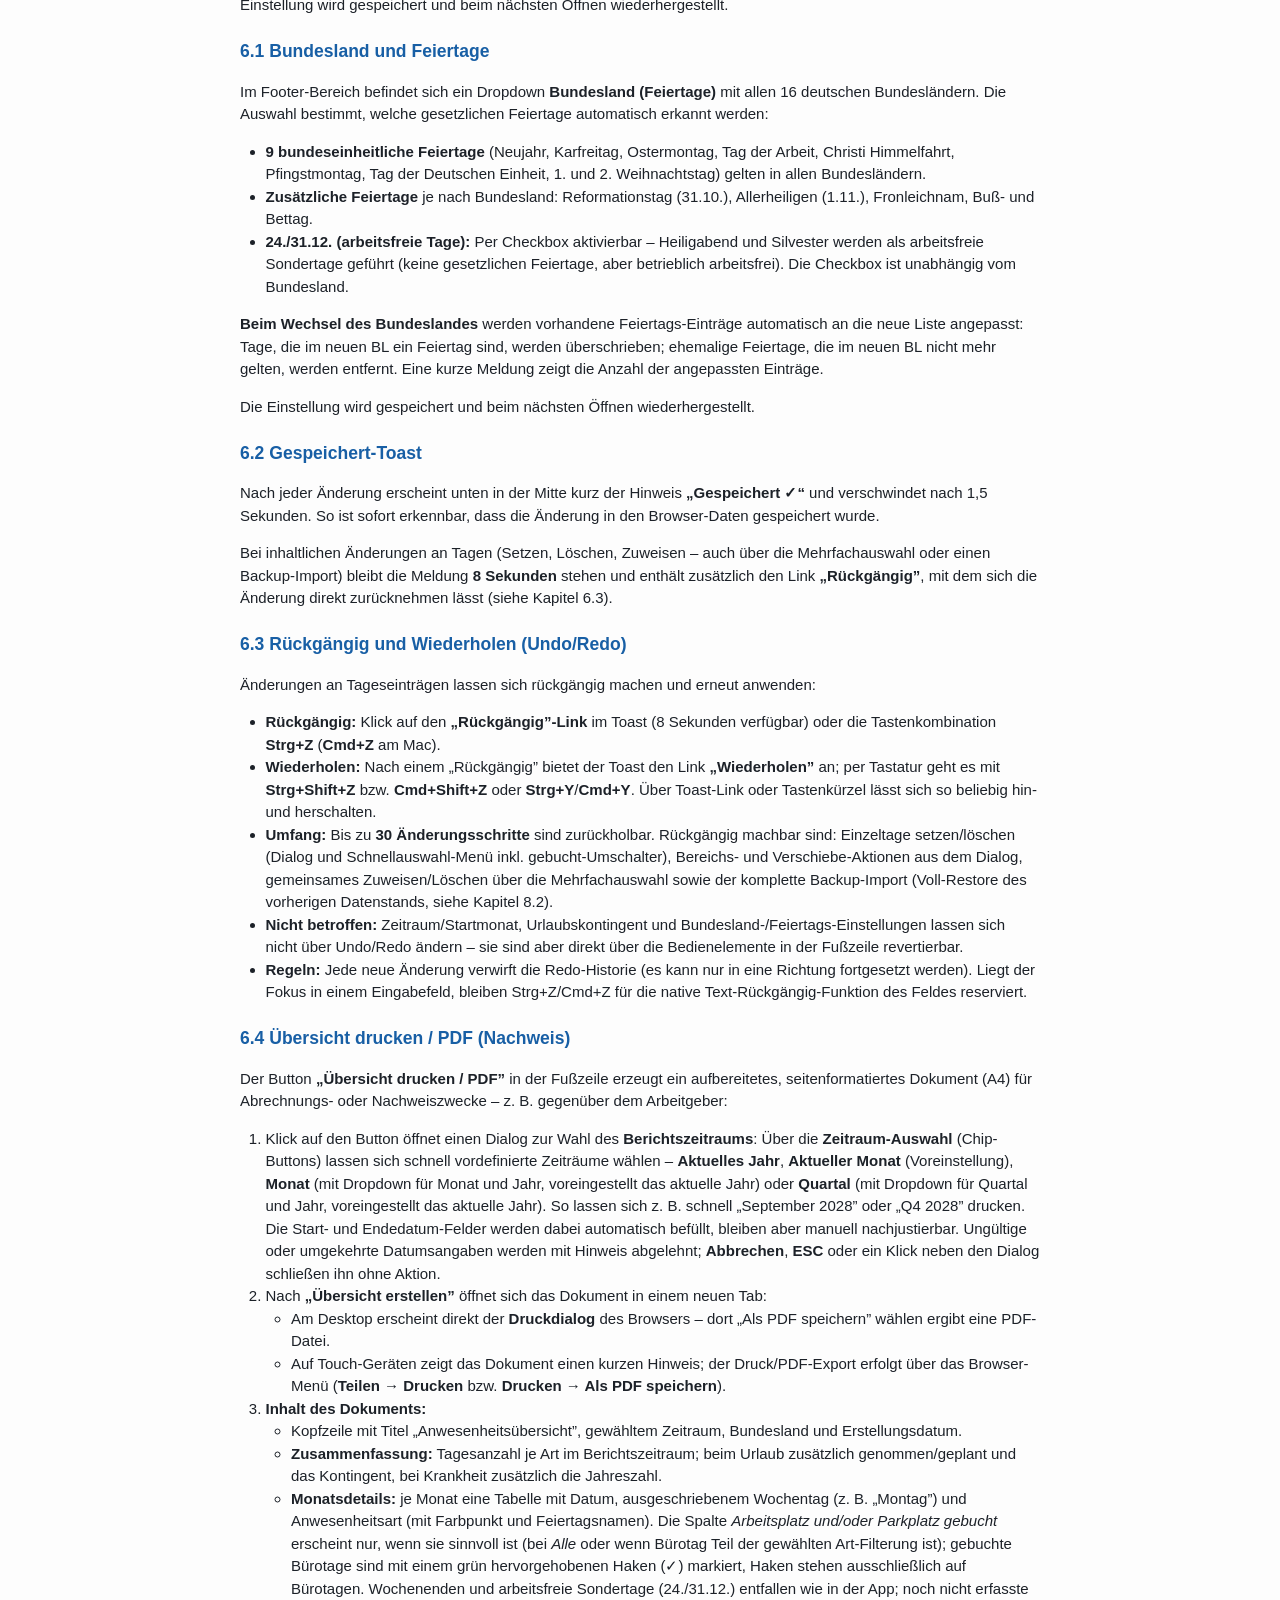
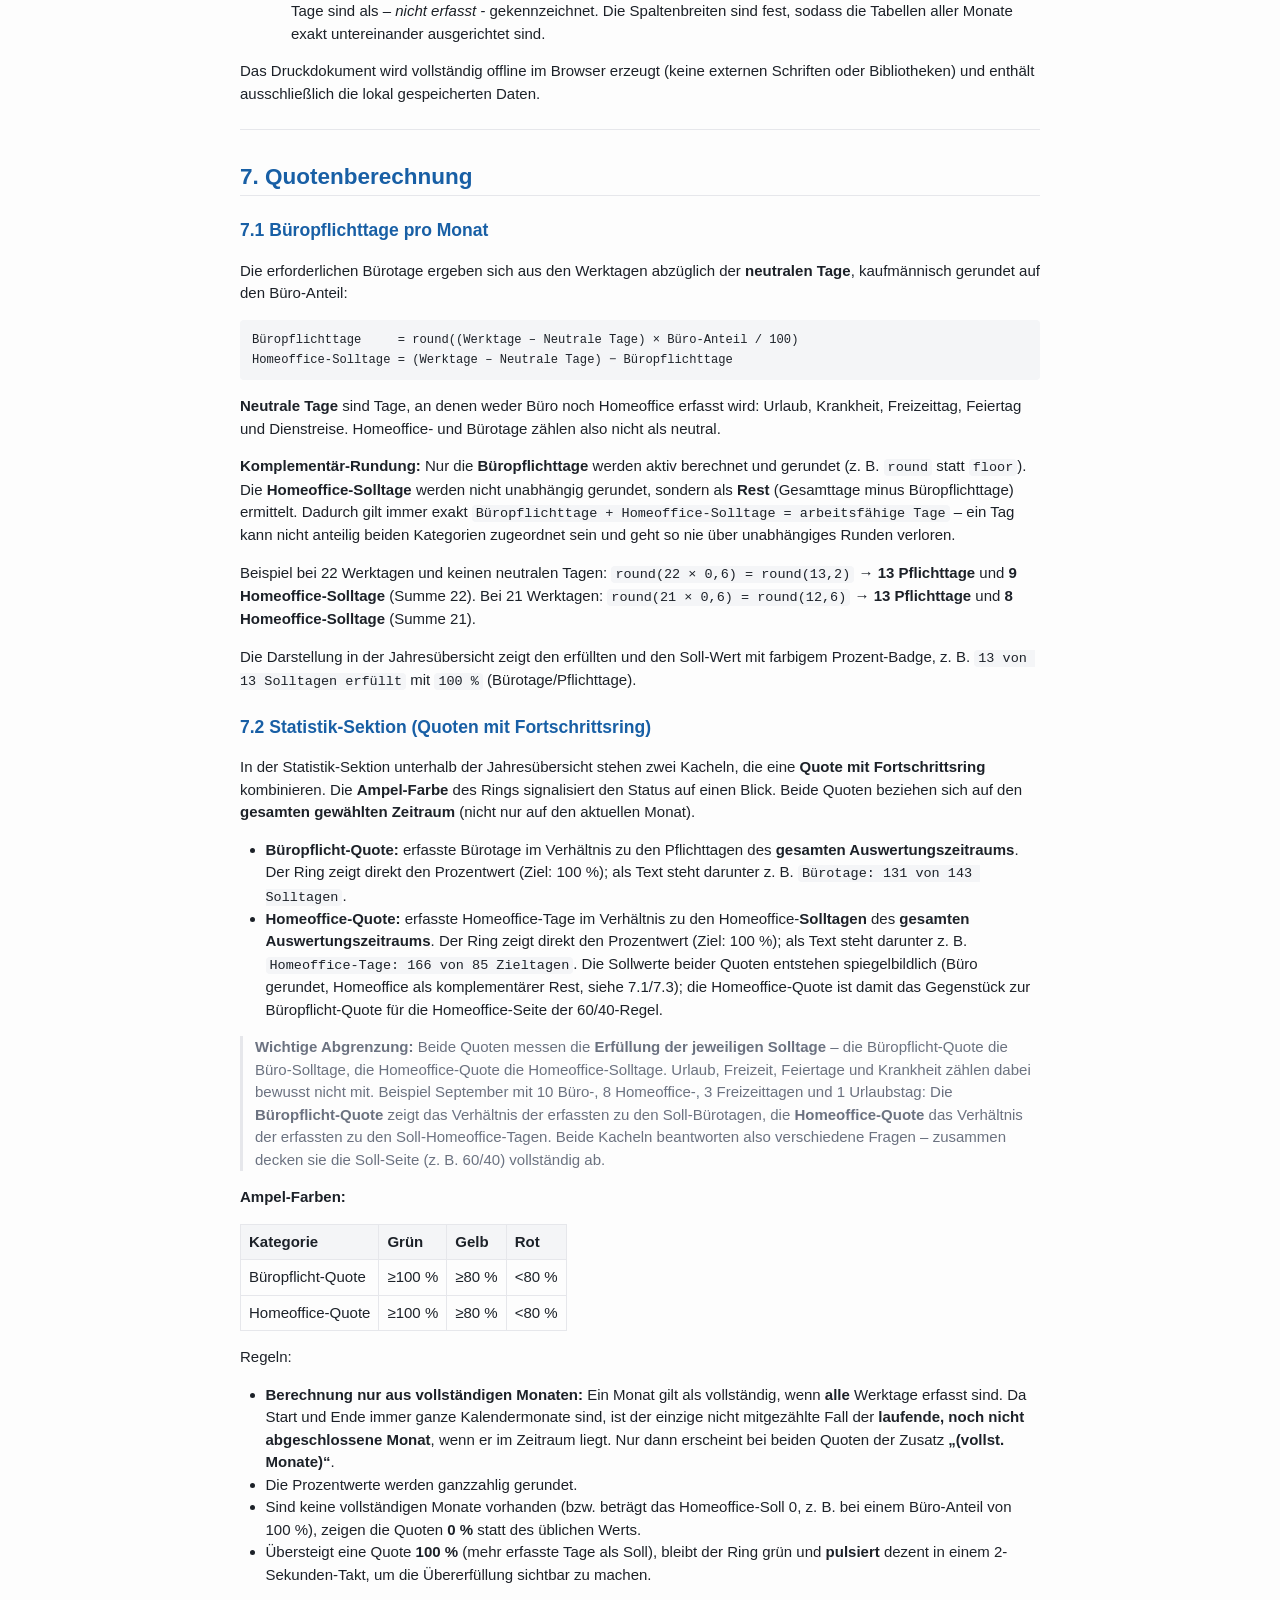
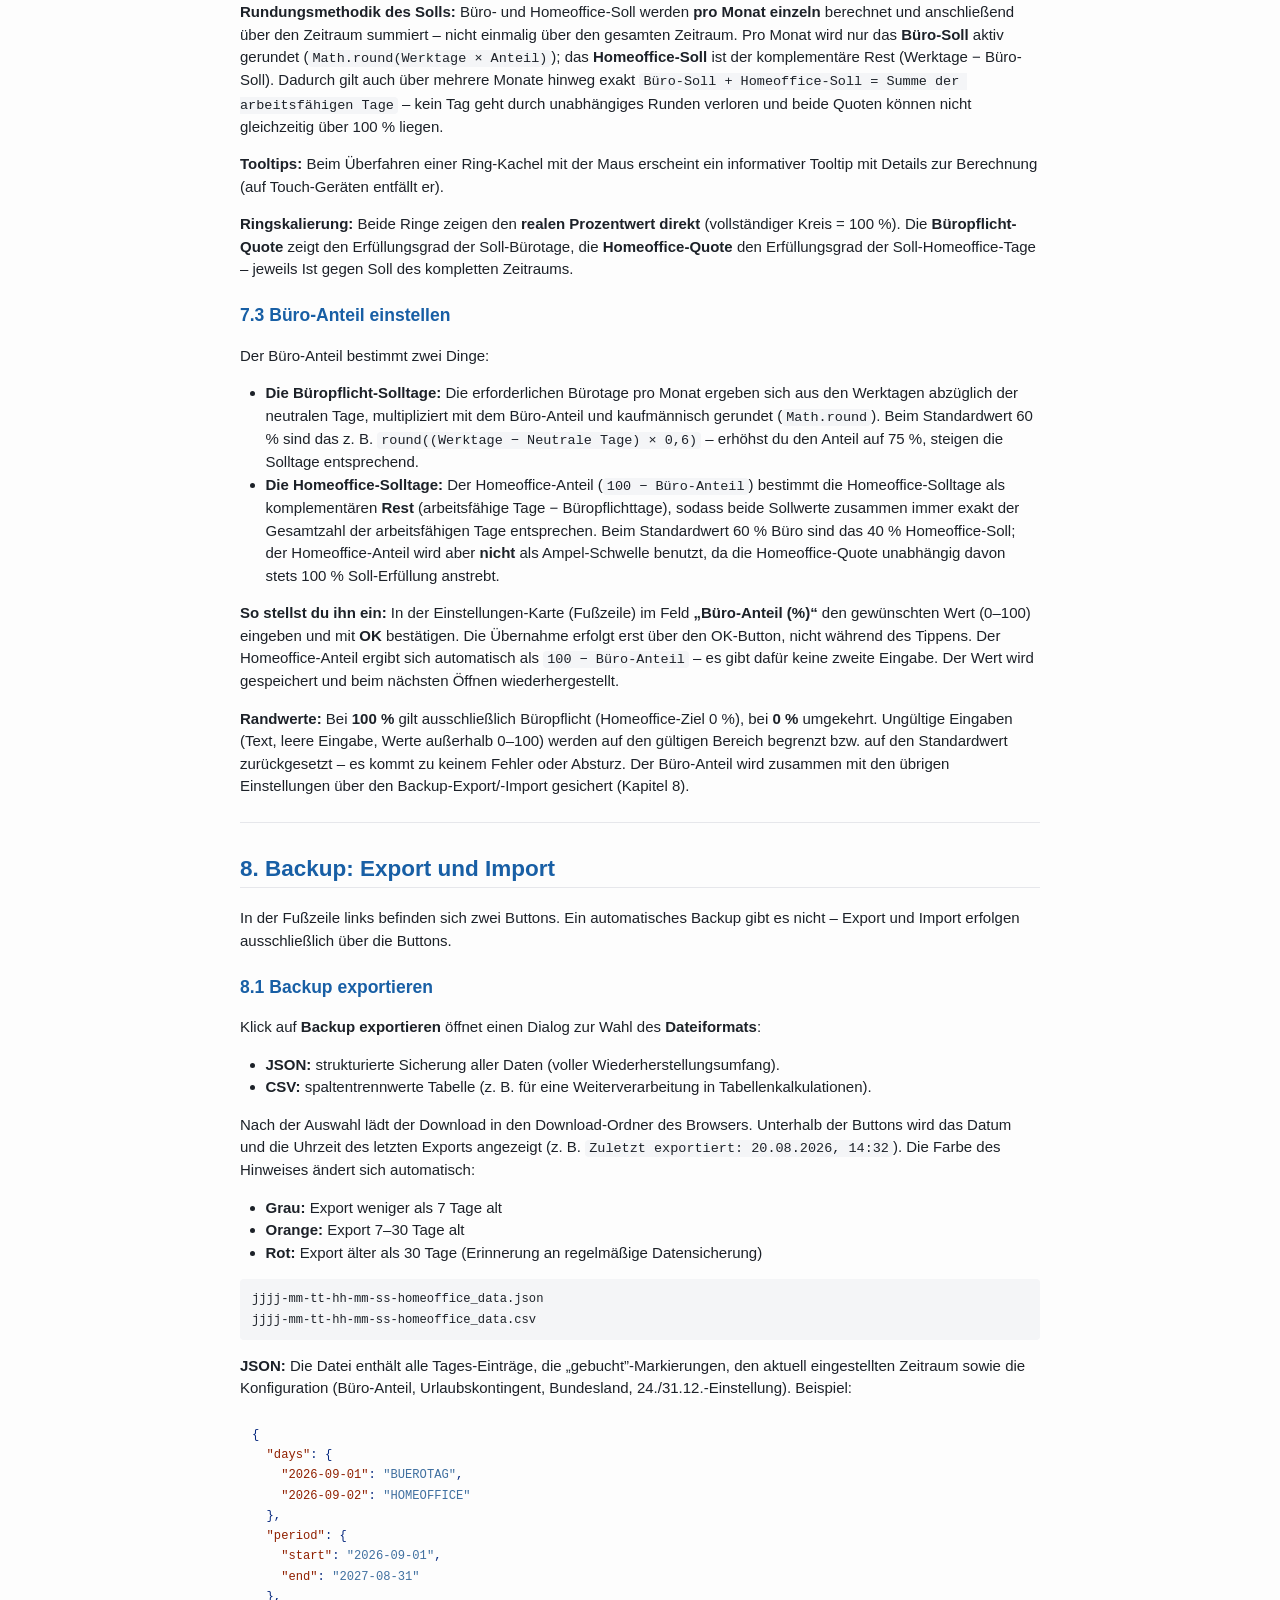
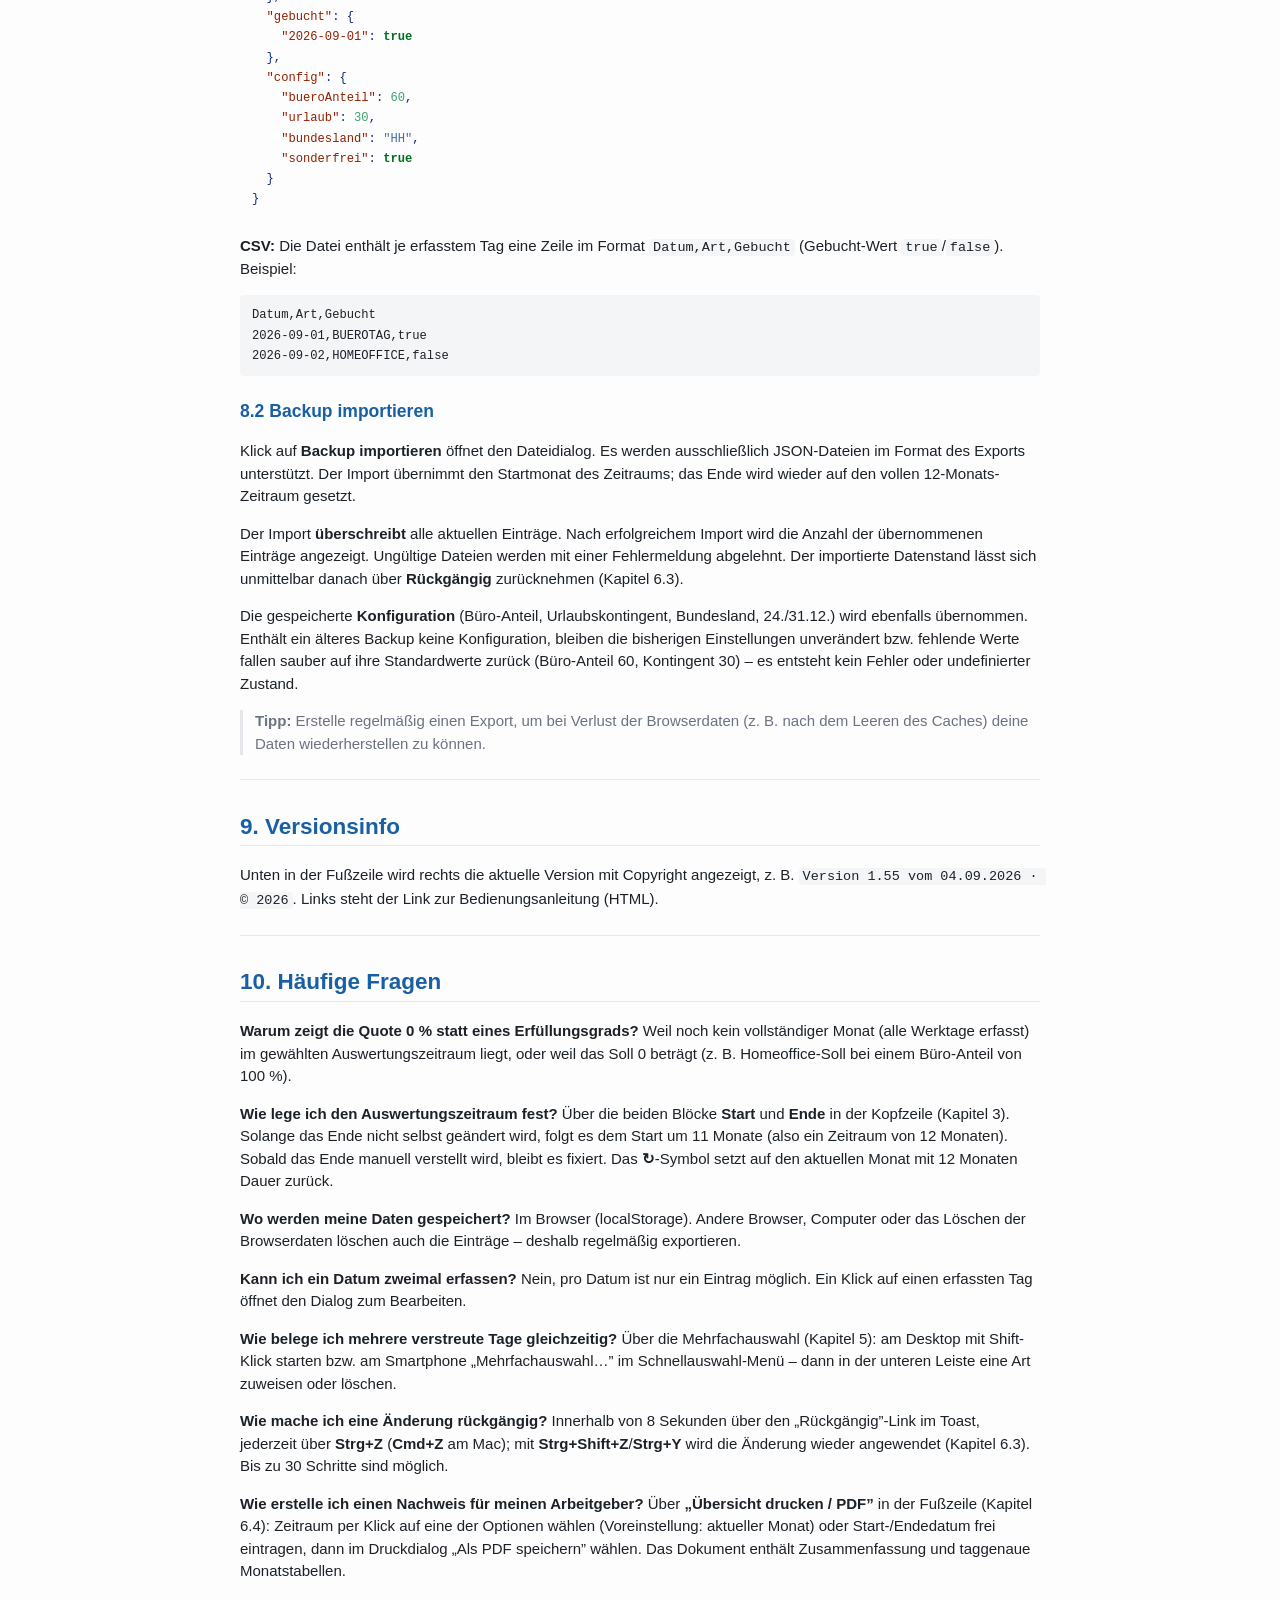
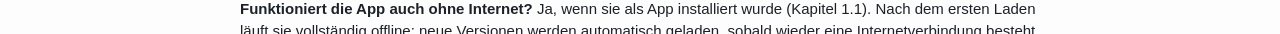
==== commit 371c81c6: "Release 1.55: Heute-Indikator überarbeitet (blauer Rahmen + Punkt), Cache-Buster v2.67, Docs aktuali" ====
--- a/Bedienungsanleitung.html
+++ b/Bedienungsanleitung.html
@@ -257,8 +257,8 @@
 </header>
 <h1 id="bedienungsanleitung">Bedienungsanleitung</h1>
 <h2
-id="anwesenheits-dashboard-version-1.54-vom-31.08.2026">Anwesenheits-Dashboard
-(Version 1.54 vom 31.08.2026)</h2>
+id="anwesenheits-dashboard-version-1.55-vom-04.09.2026">Anwesenheits-Dashboard
+(Version 1.55 vom 04.09.2026)</h2>
 <p>Die App erfasst für jeden Werktag, ob du im <strong>Büro</strong>
 oder im <strong>Homeoffice</strong> gearbeitet hast. Urlaub, Krankheit
 und andere Sonderformen sind zwar keine Arbeit, sollen aber ebenfalls
@@ -1170,7 +1170,7 @@
 <hr />
 <h2 id="versionsinfo">9. Versionsinfo</h2>
 <p>Unten in der Fußzeile wird rechts die aktuelle Version mit Copyright
-angezeigt, z. B. <code>Version 1.54 vom 31.08.2026 · © 2026</code>.
+angezeigt, z. B. <code>Version 1.55 vom 04.09.2026 · © 2026</code>.
 Links steht der Link zur Bedienungsanleitung (HTML).</p>
 <hr />
 <h2 id="häufige-fragen">10. Häufige Fragen</h2>
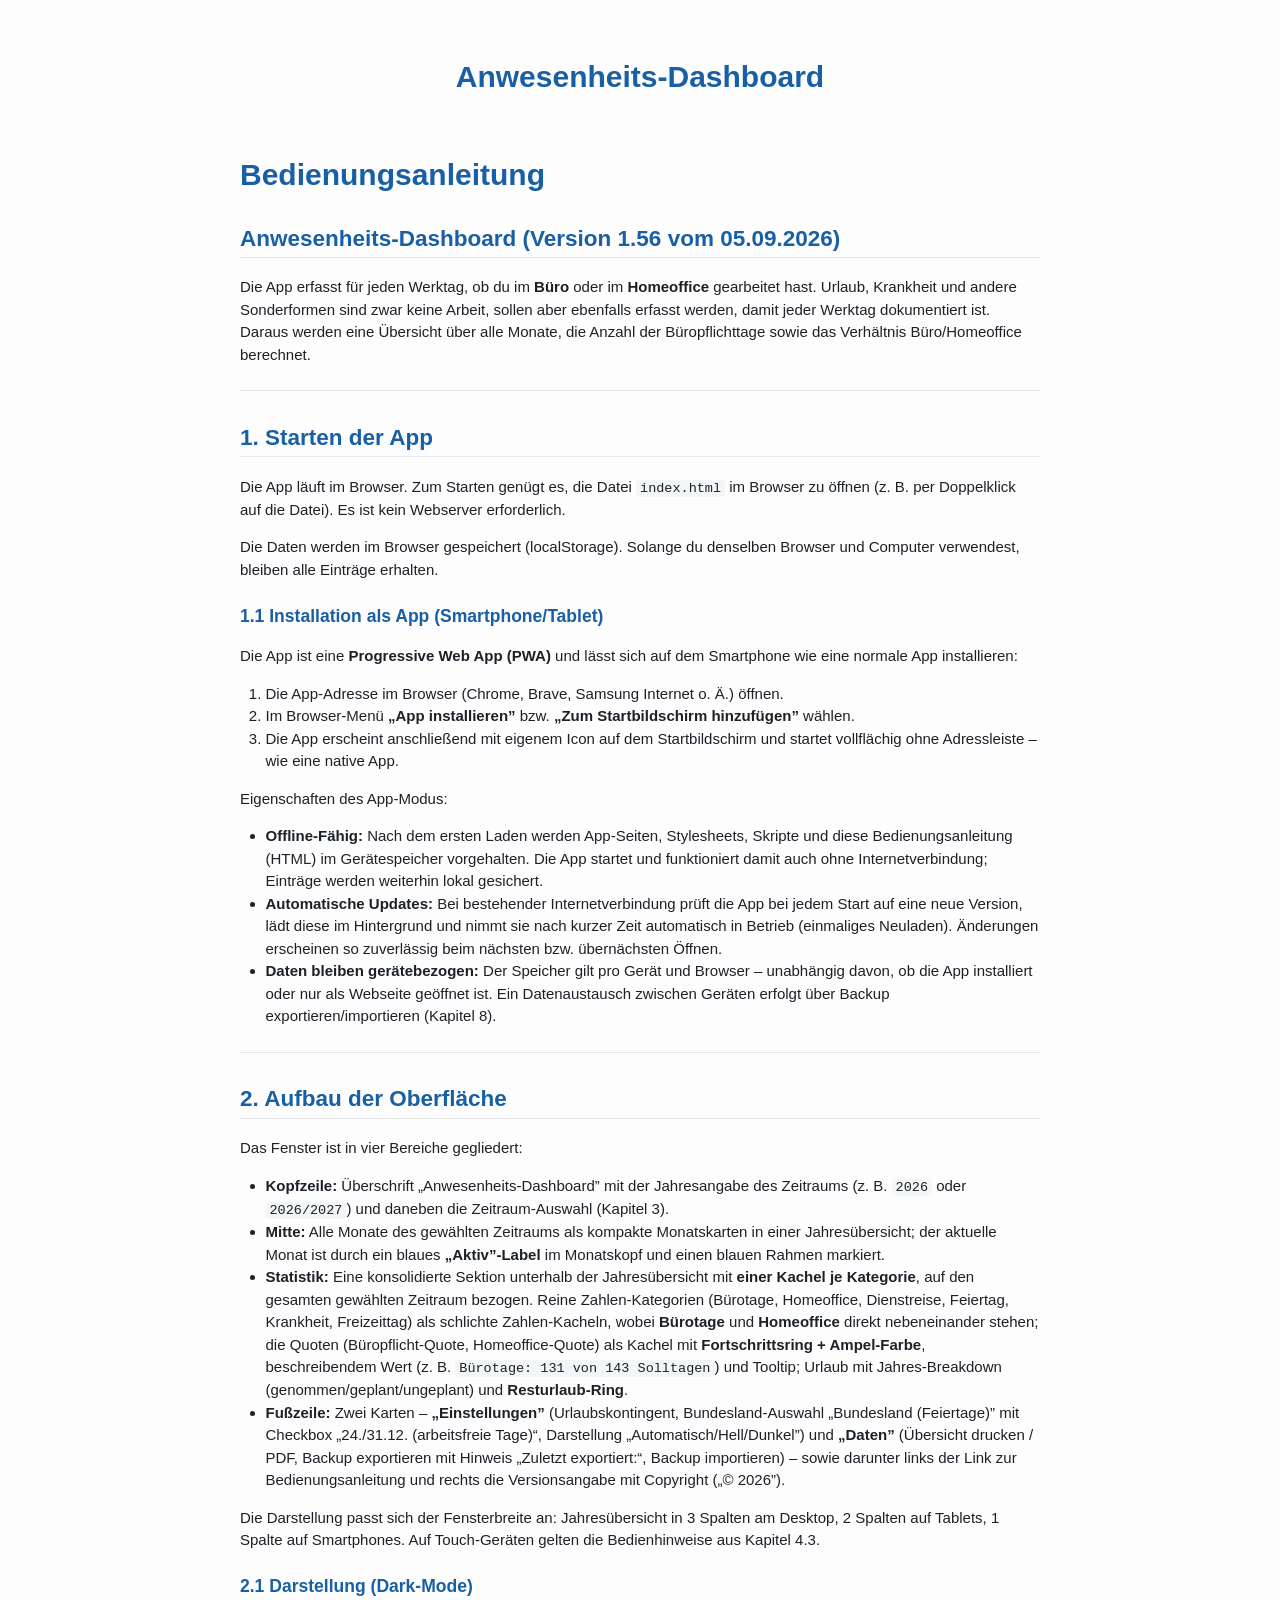
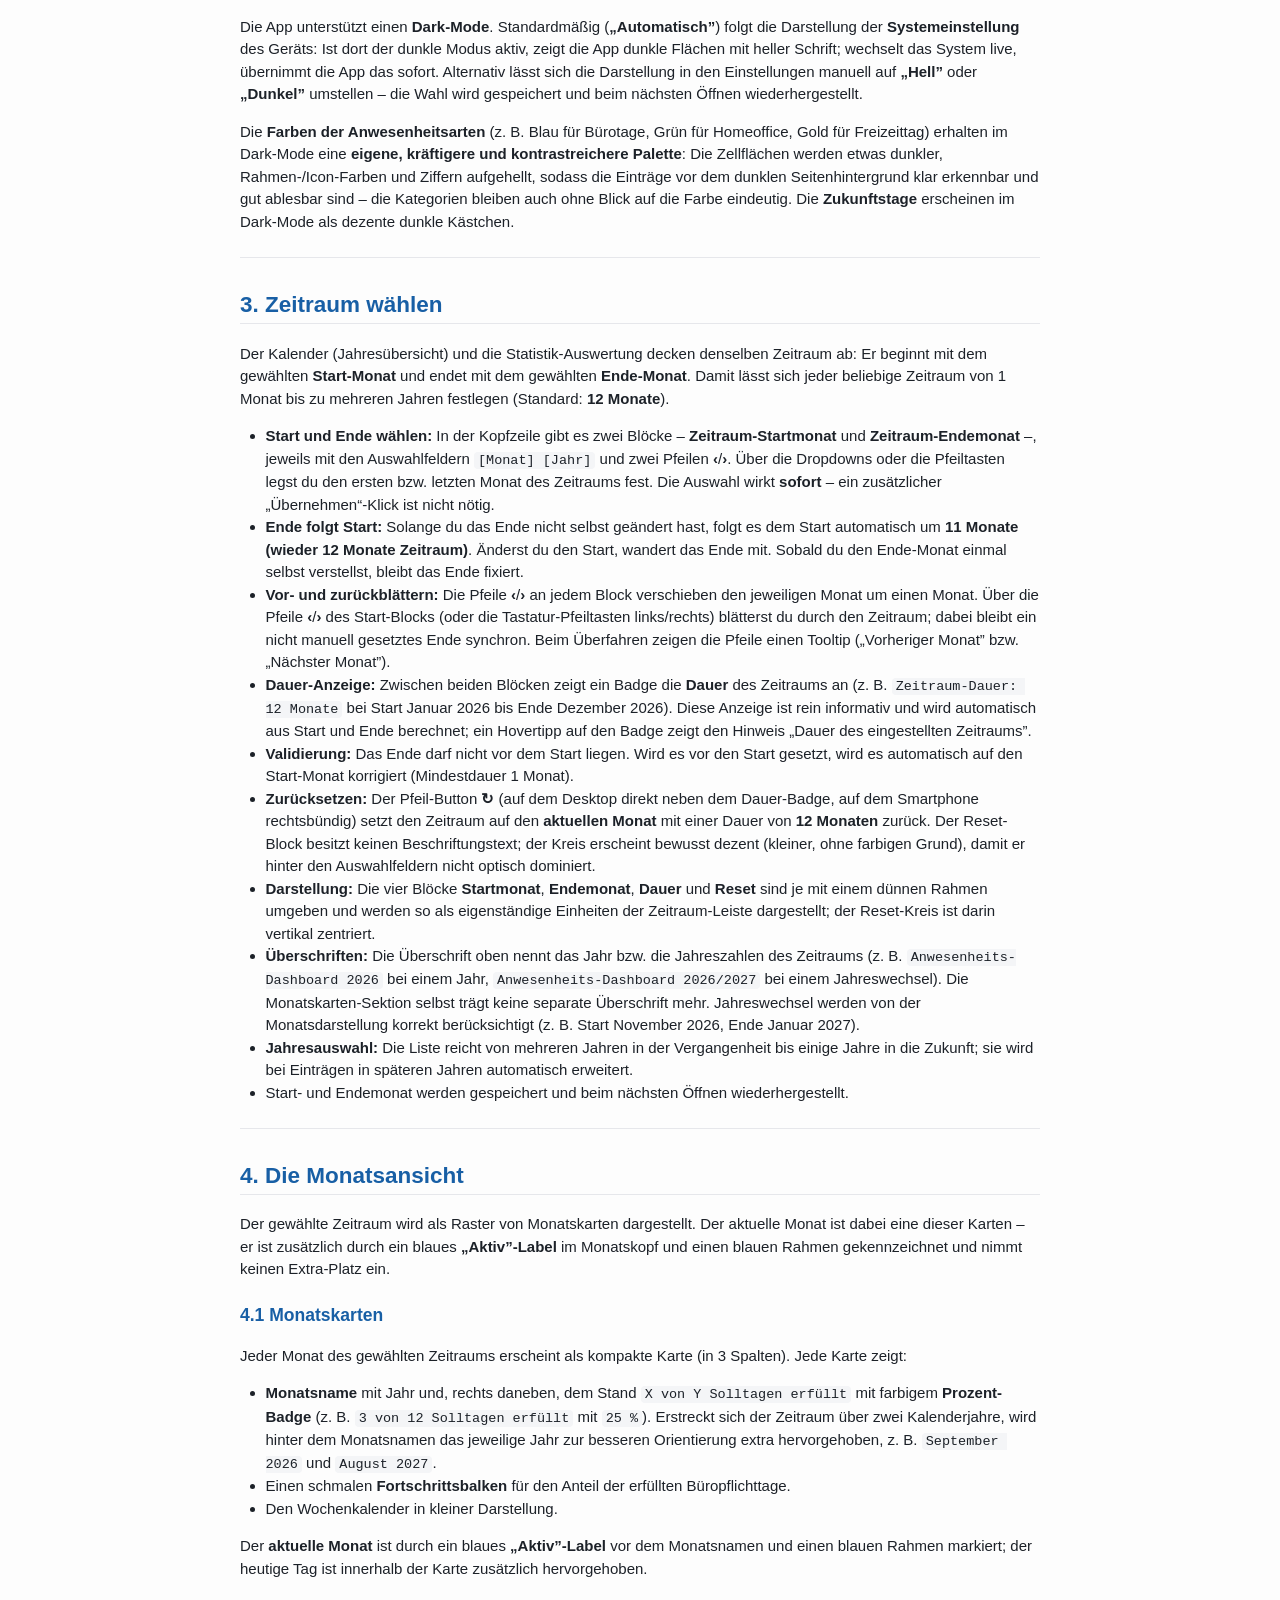
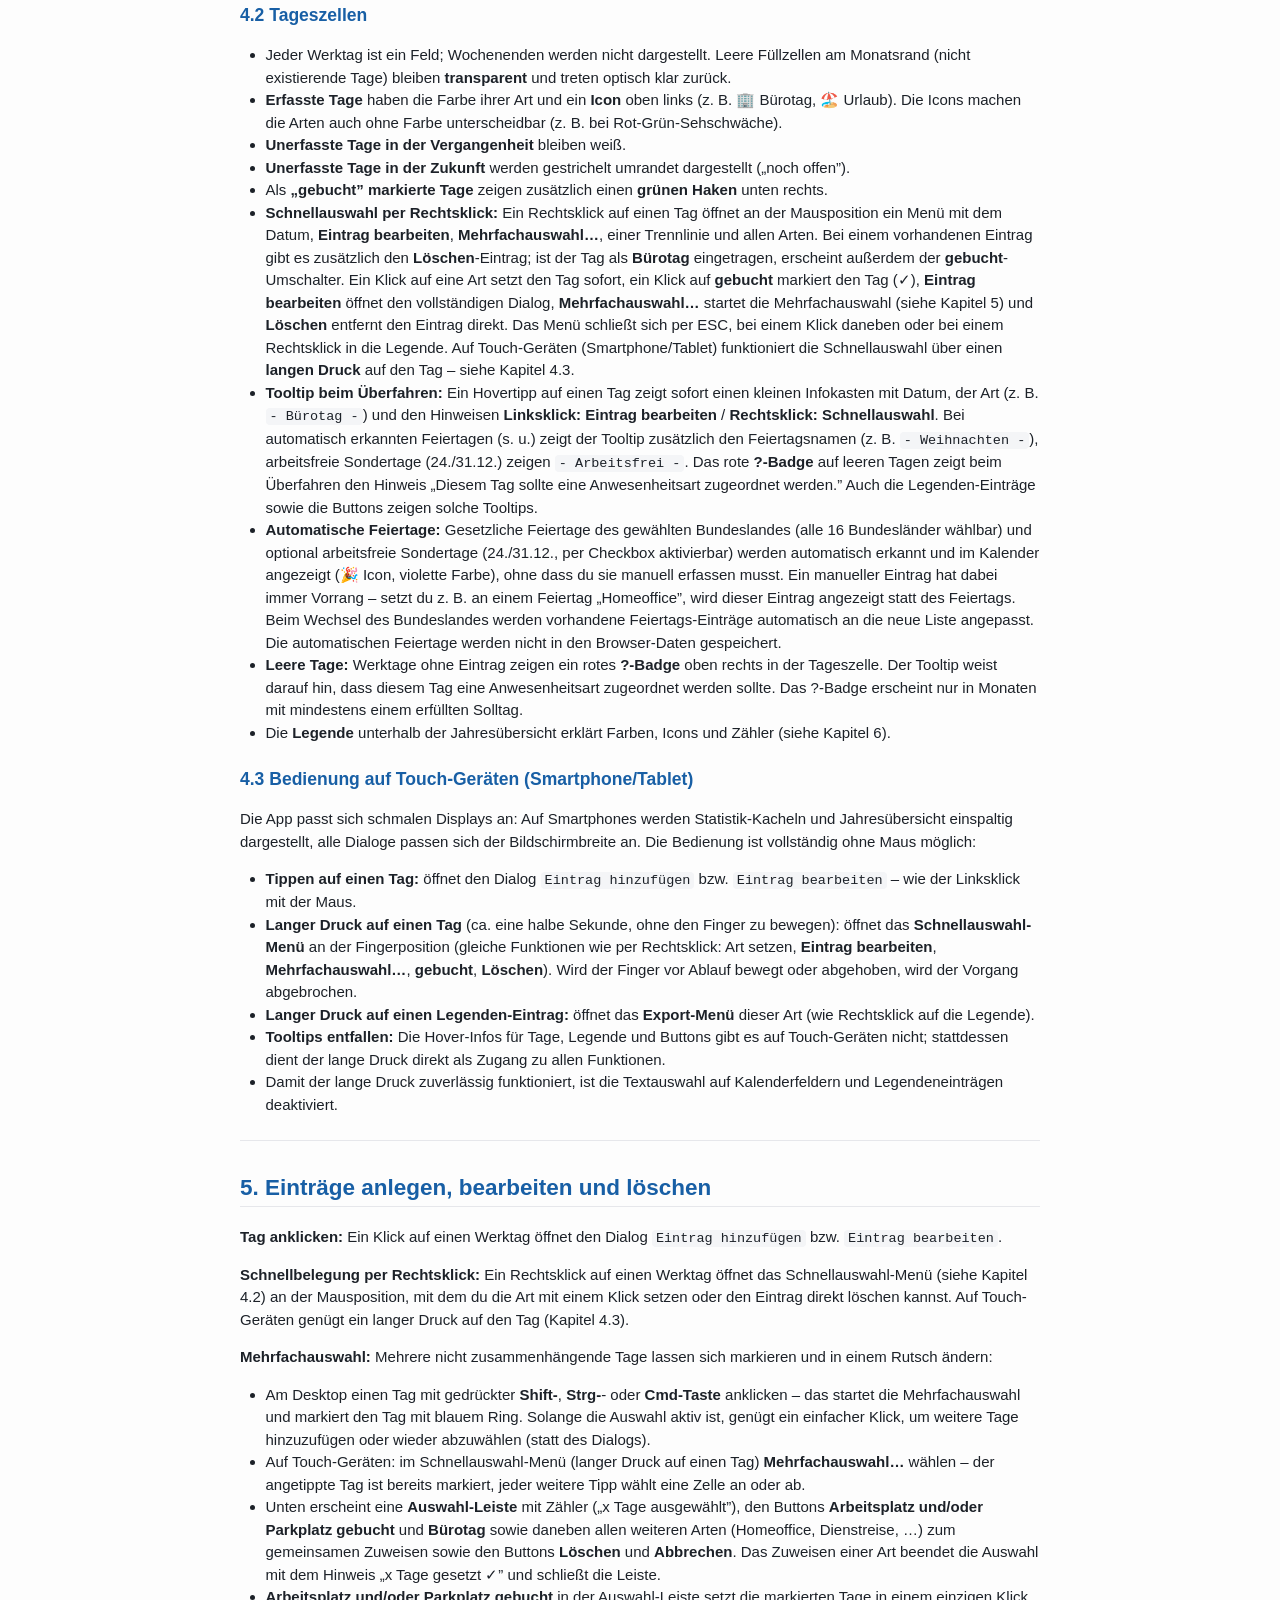
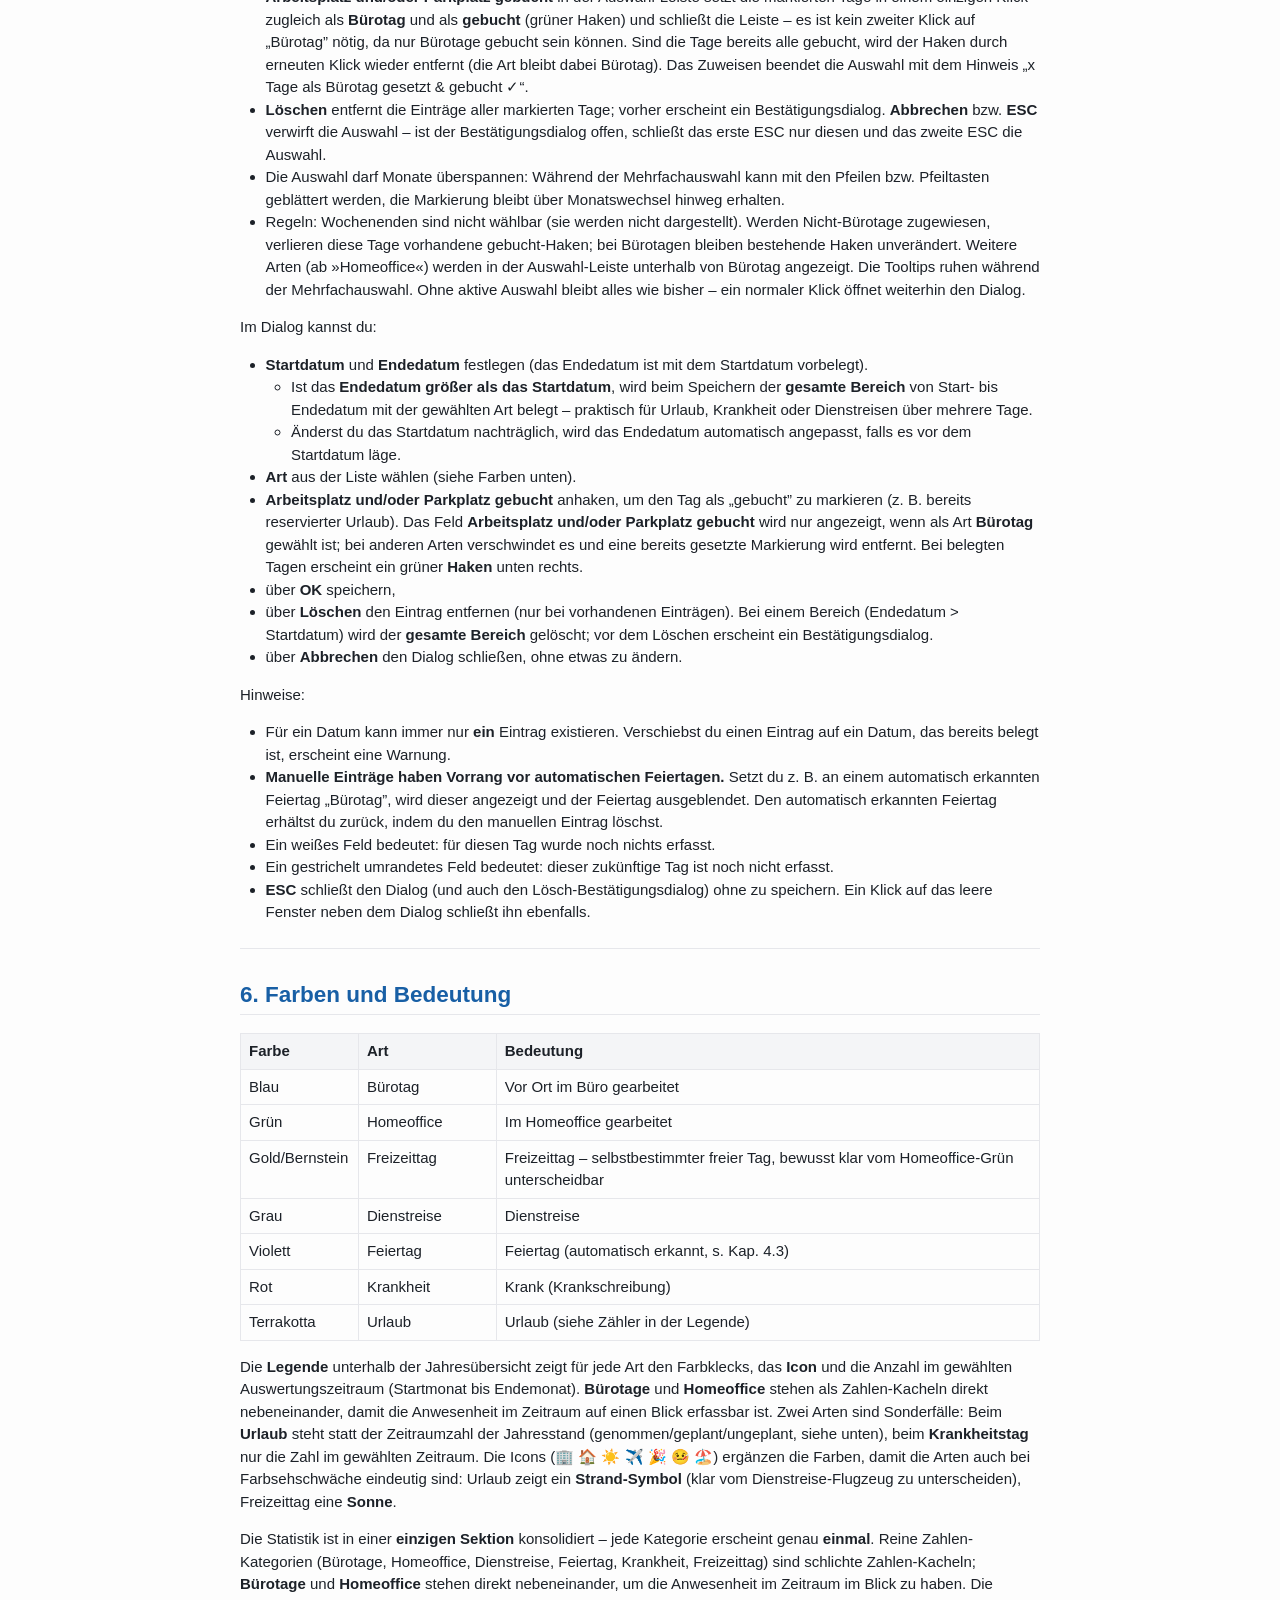
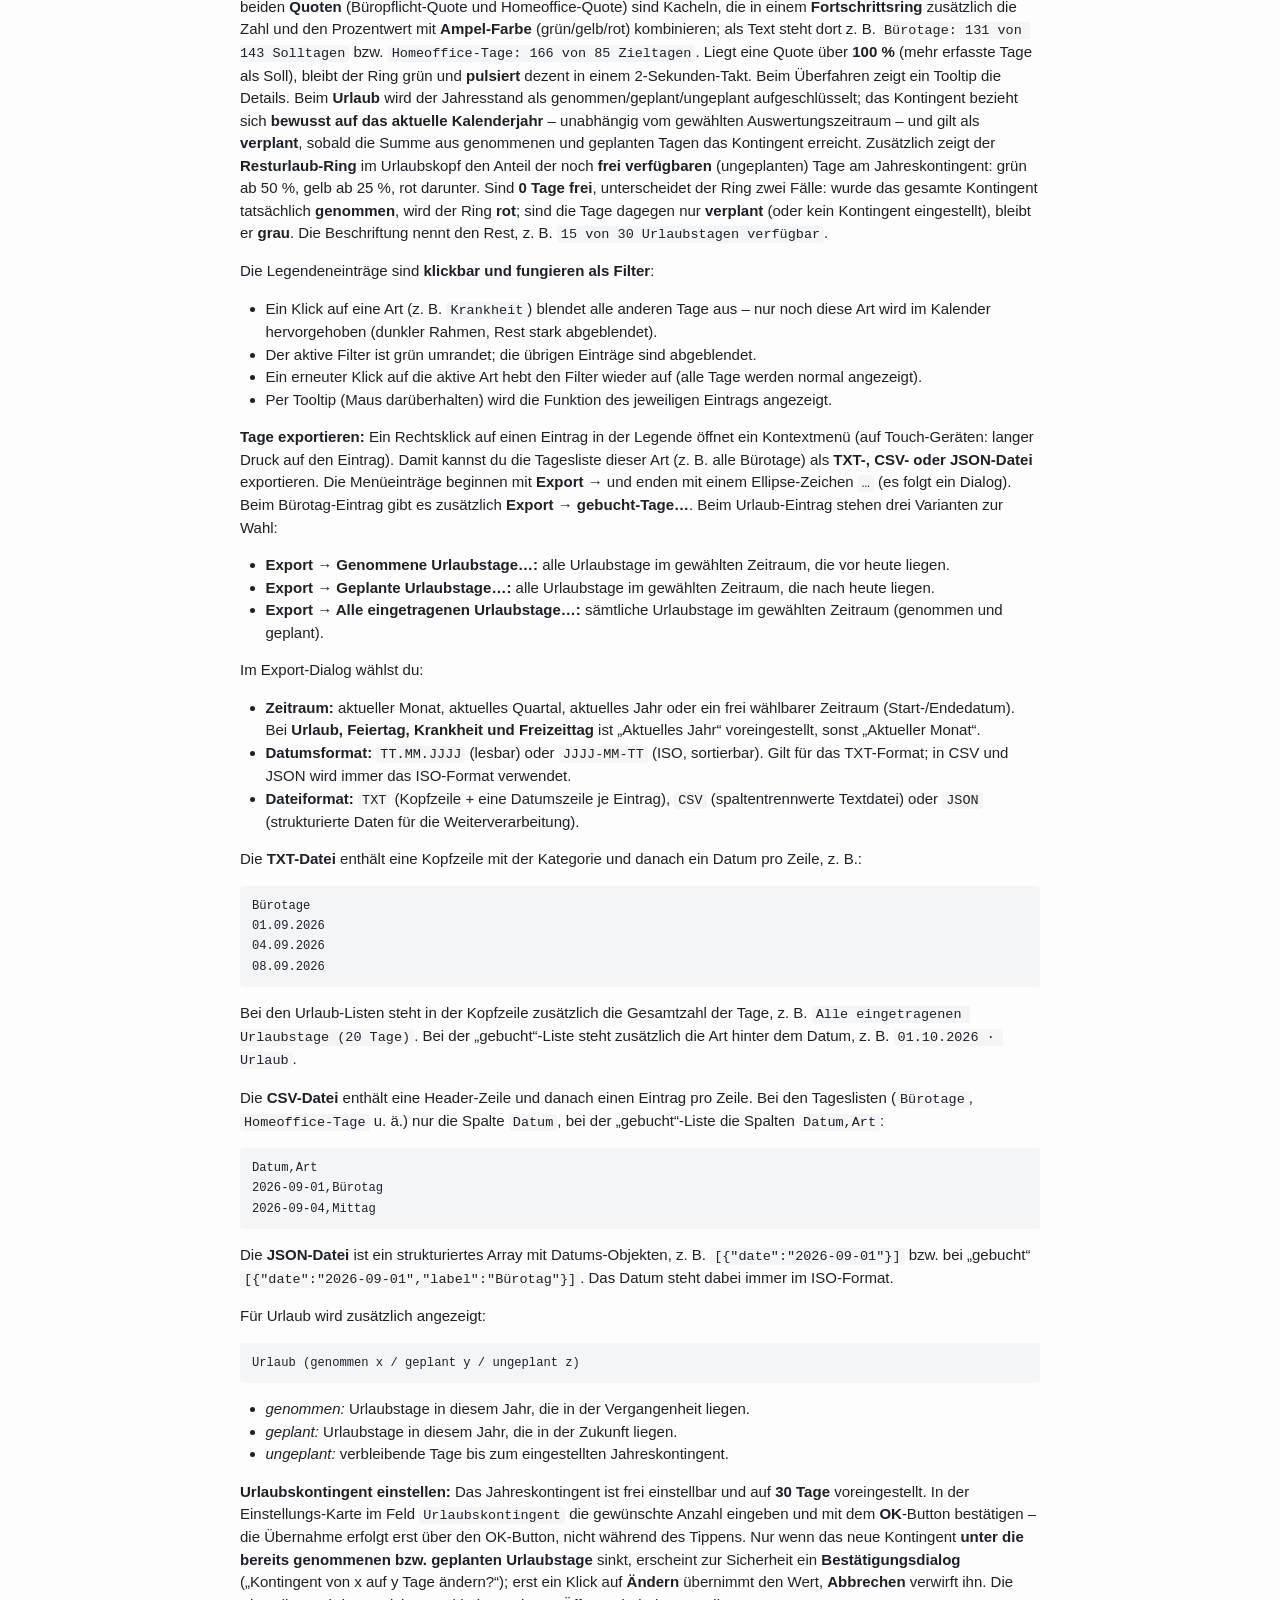
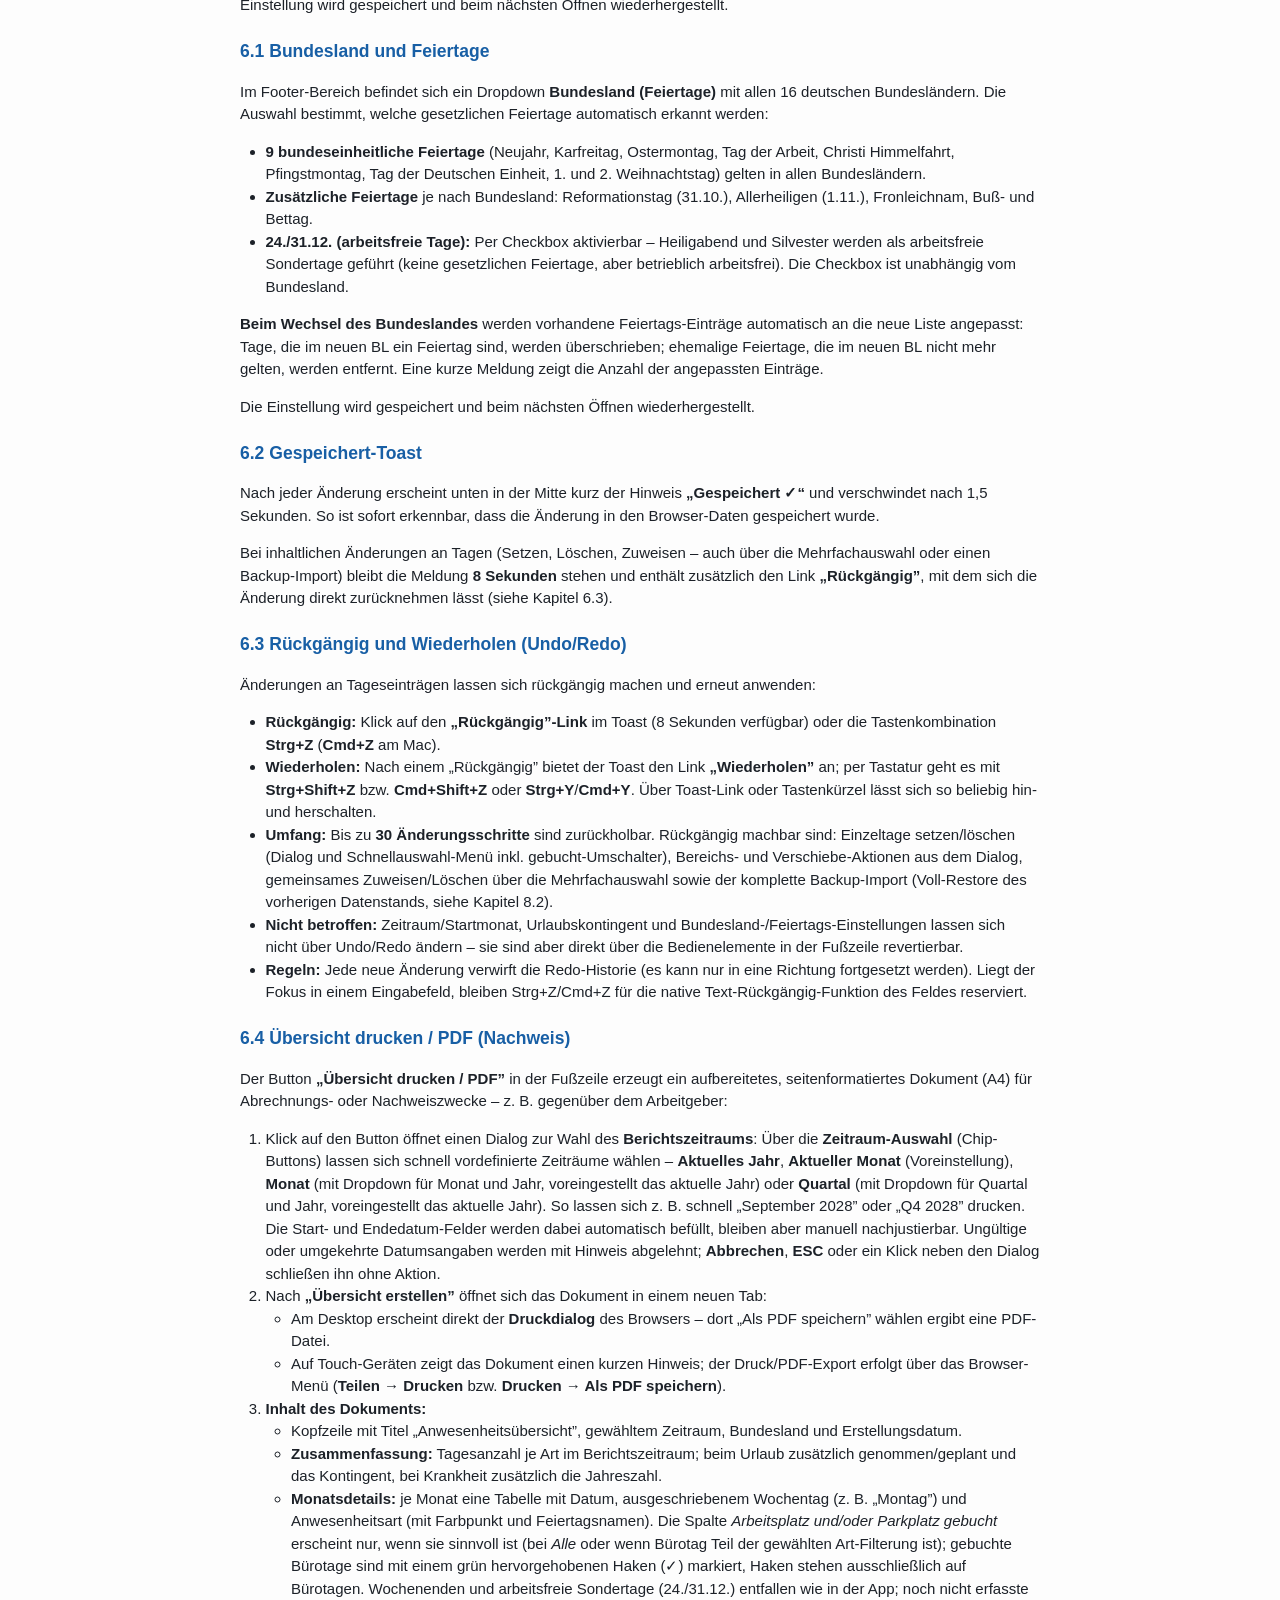
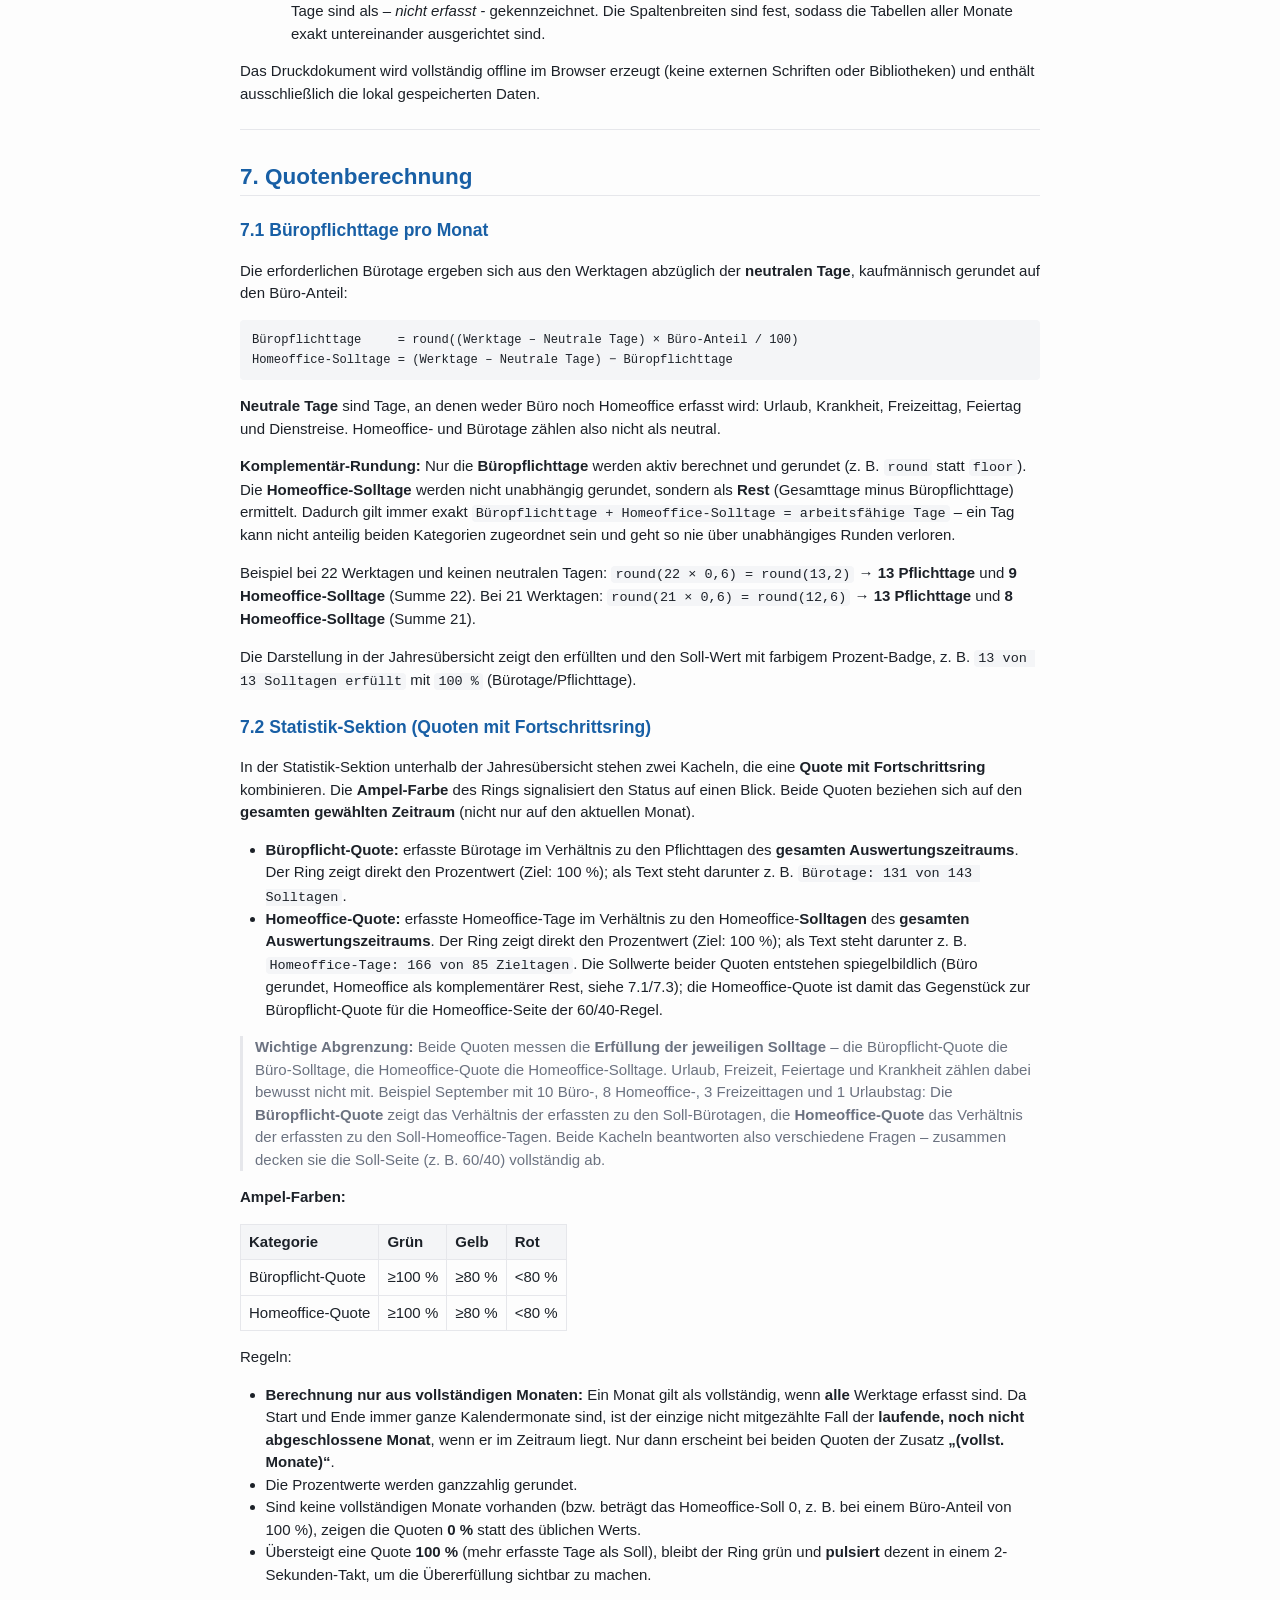
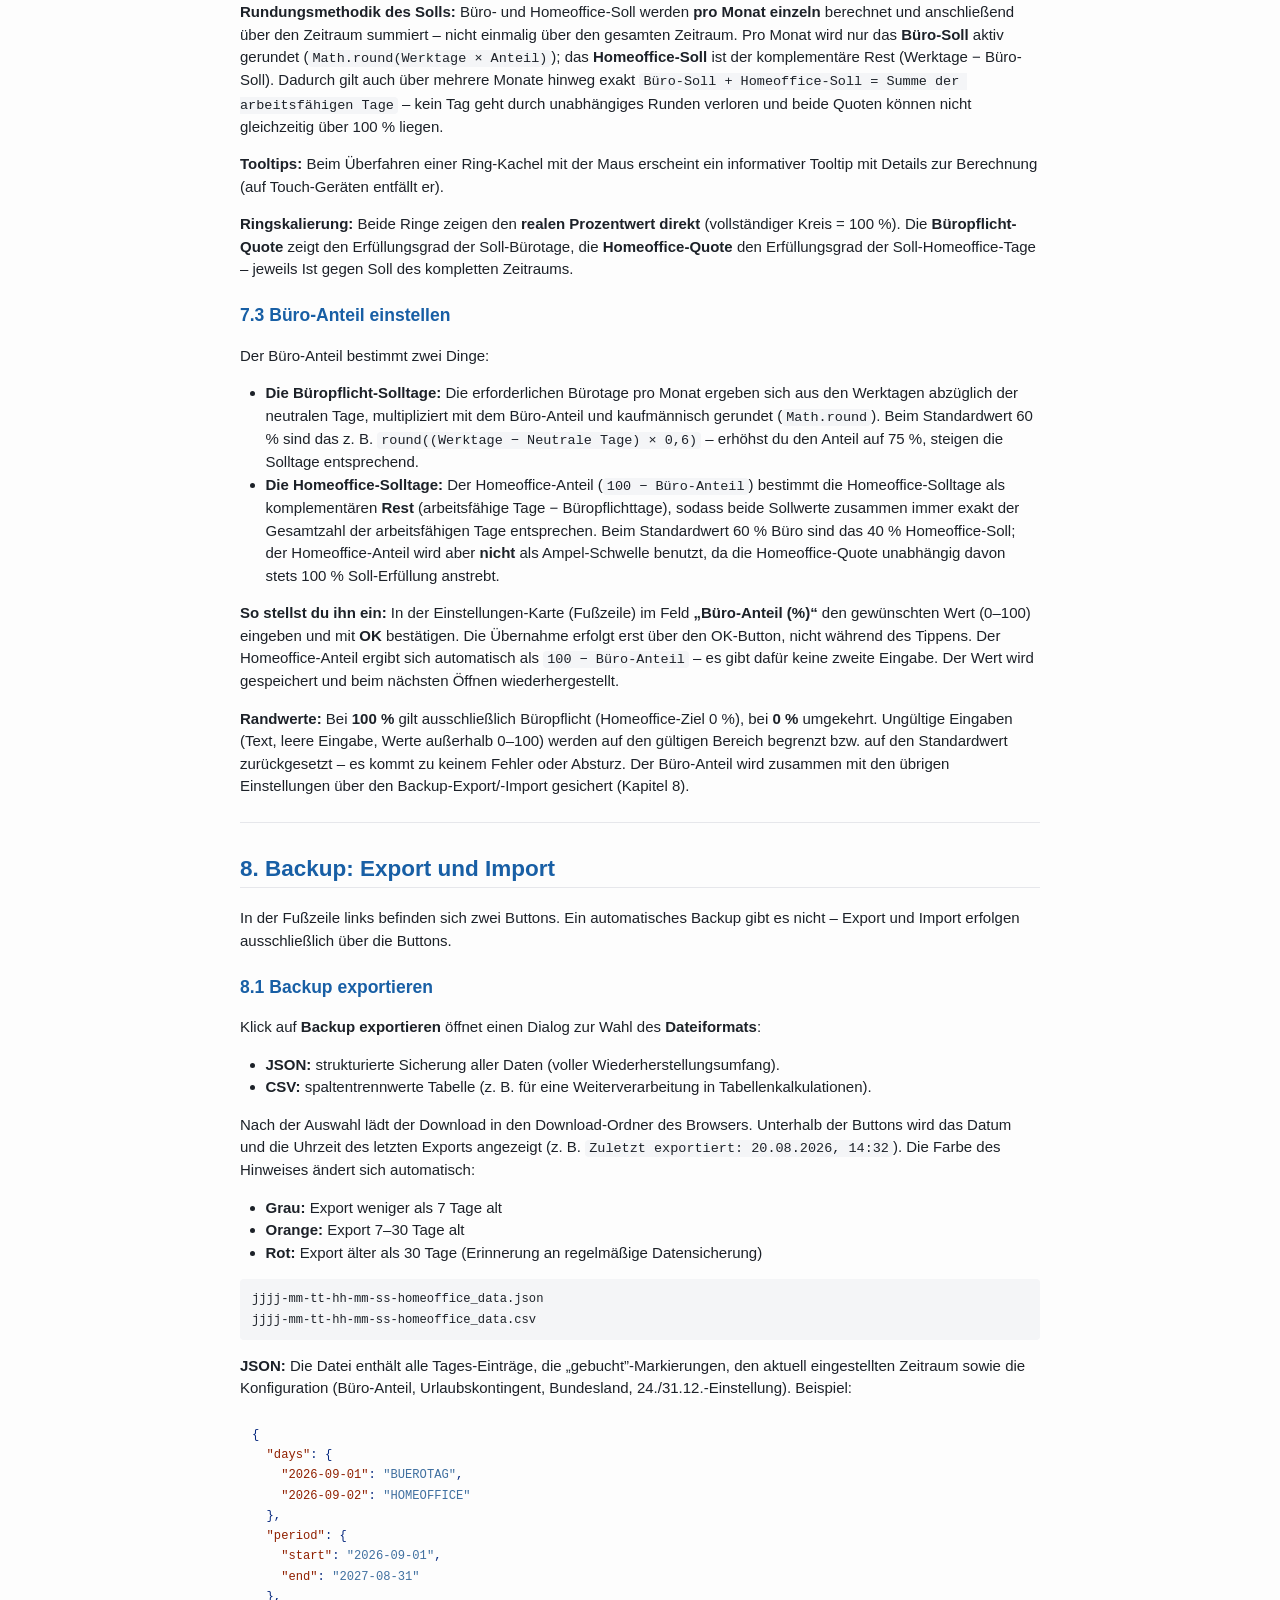
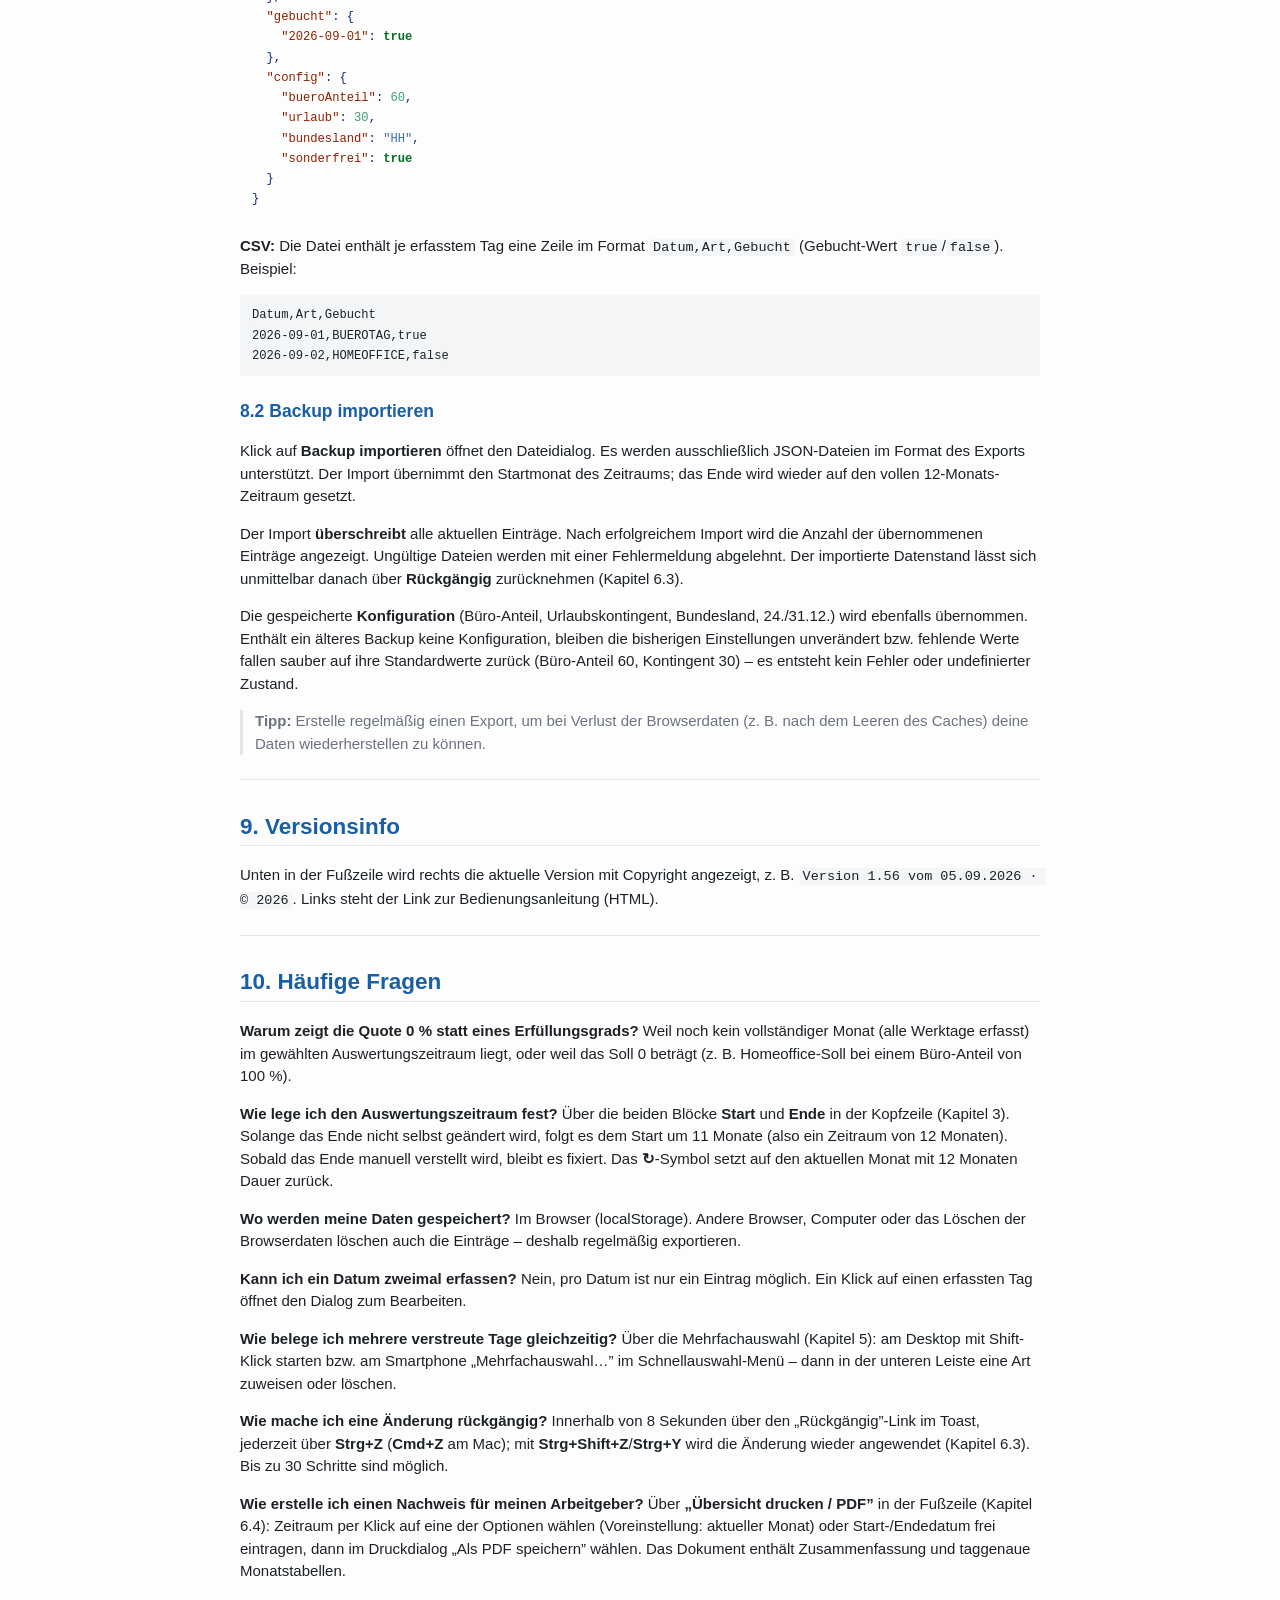
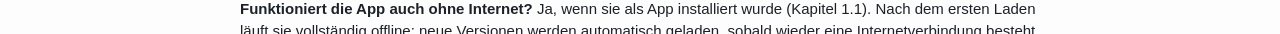
==== commit a50d1a5b: "Release 1.56: Bereichs-Auswahl (Shift=Bereich, Cmd/Ctrl=Einzel), SelectionBar-Anker-Anzeige, Cache-B" ====
--- a/Bedienungsanleitung.html
+++ b/Bedienungsanleitung.html
@@ -257,8 +257,8 @@
 </header>
 <h1 id="bedienungsanleitung">Bedienungsanleitung</h1>
 <h2
-id="anwesenheits-dashboard-version-1.55-vom-04.09.2026">Anwesenheits-Dashboard
-(Version 1.55 vom 04.09.2026)</h2>
+id="anwesenheits-dashboard-version-1.56-vom-05.09.2026">Anwesenheits-Dashboard
+(Version 1.56 vom 05.09.2026)</h2>
 <p>Die App erfasst für jeden Werktag, ob du im <strong>Büro</strong>
 oder im <strong>Homeoffice</strong> gearbeitet hast. Urlaub, Krankheit
 und andere Sonderformen sind zwar keine Arbeit, sollen aber ebenfalls
@@ -1170,7 +1170,7 @@
 <hr />
 <h2 id="versionsinfo">9. Versionsinfo</h2>
 <p>Unten in der Fußzeile wird rechts die aktuelle Version mit Copyright
-angezeigt, z. B. <code>Version 1.55 vom 04.09.2026 · © 2026</code>.
+angezeigt, z. B. <code>Version 1.56 vom 05.09.2026 · © 2026</code>.
 Links steht der Link zur Bedienungsanleitung (HTML).</p>
 <hr />
 <h2 id="häufige-fragen">10. Häufige Fragen</h2>
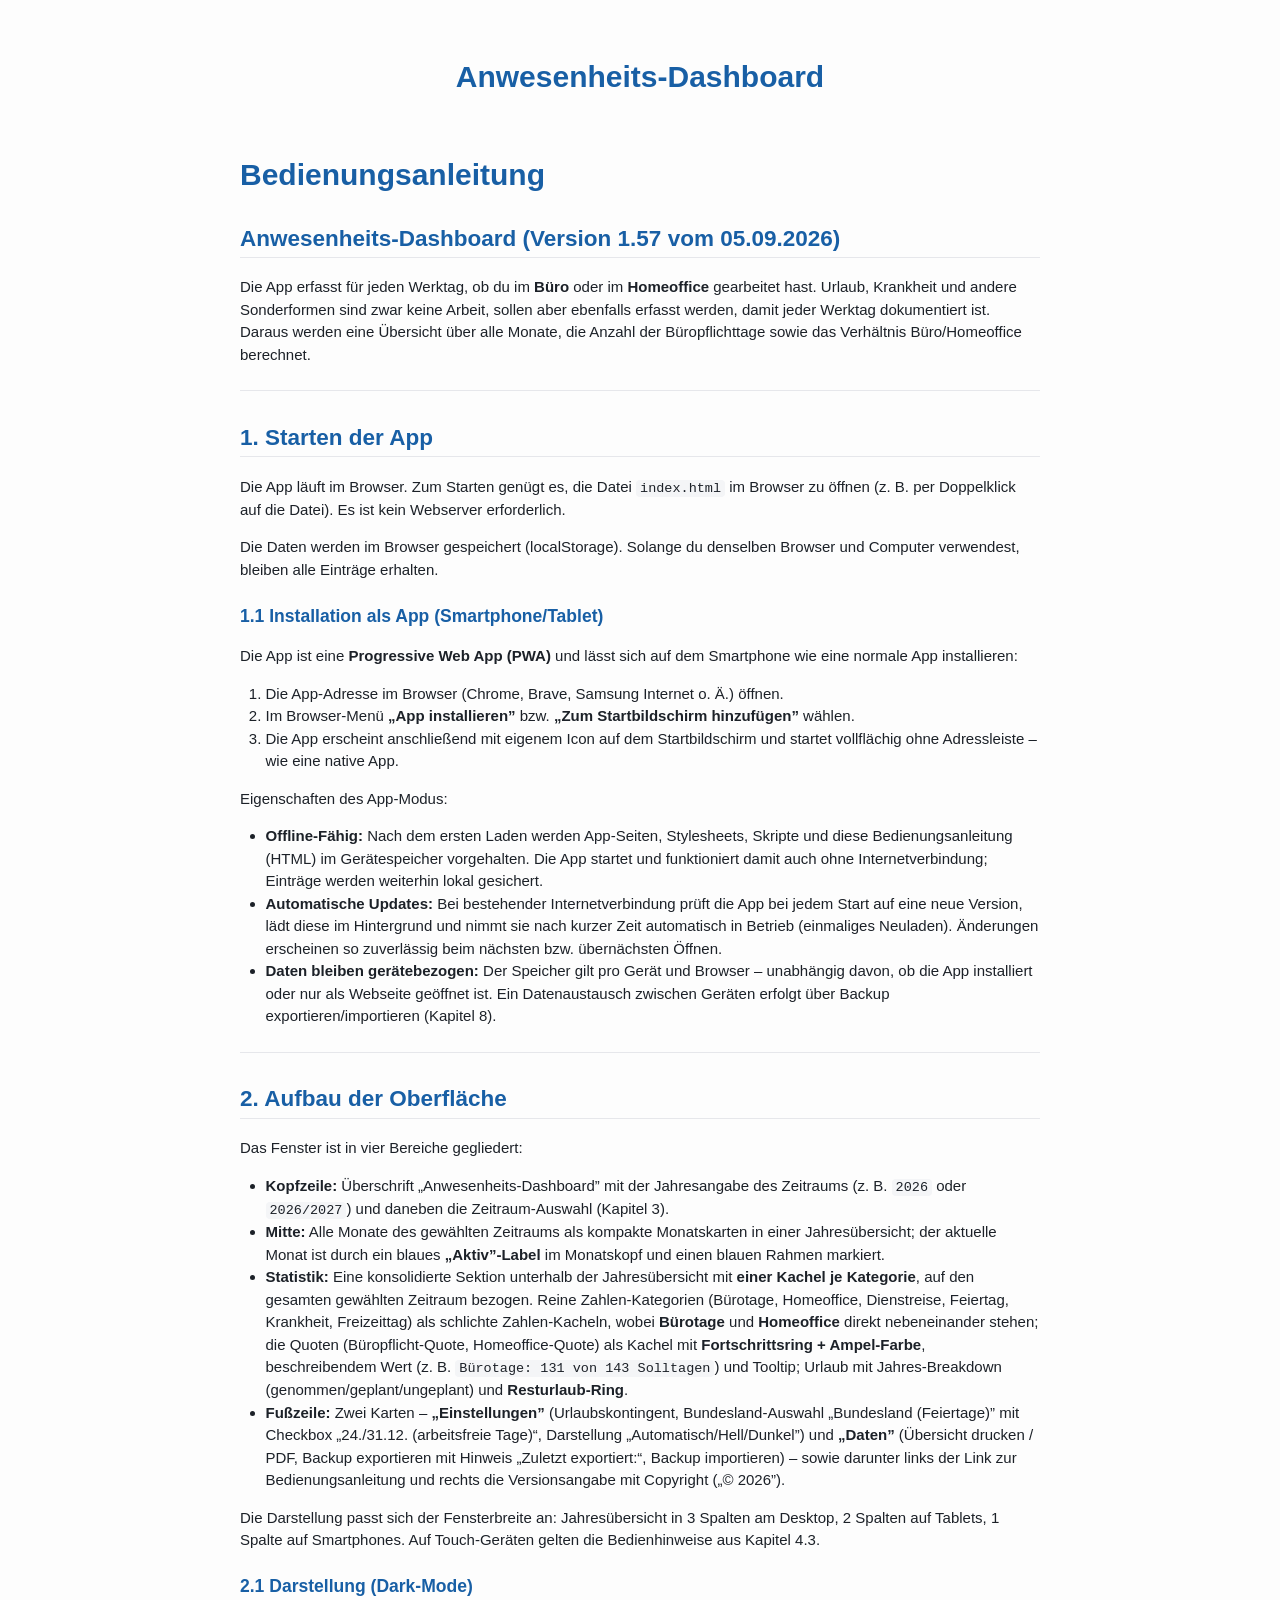
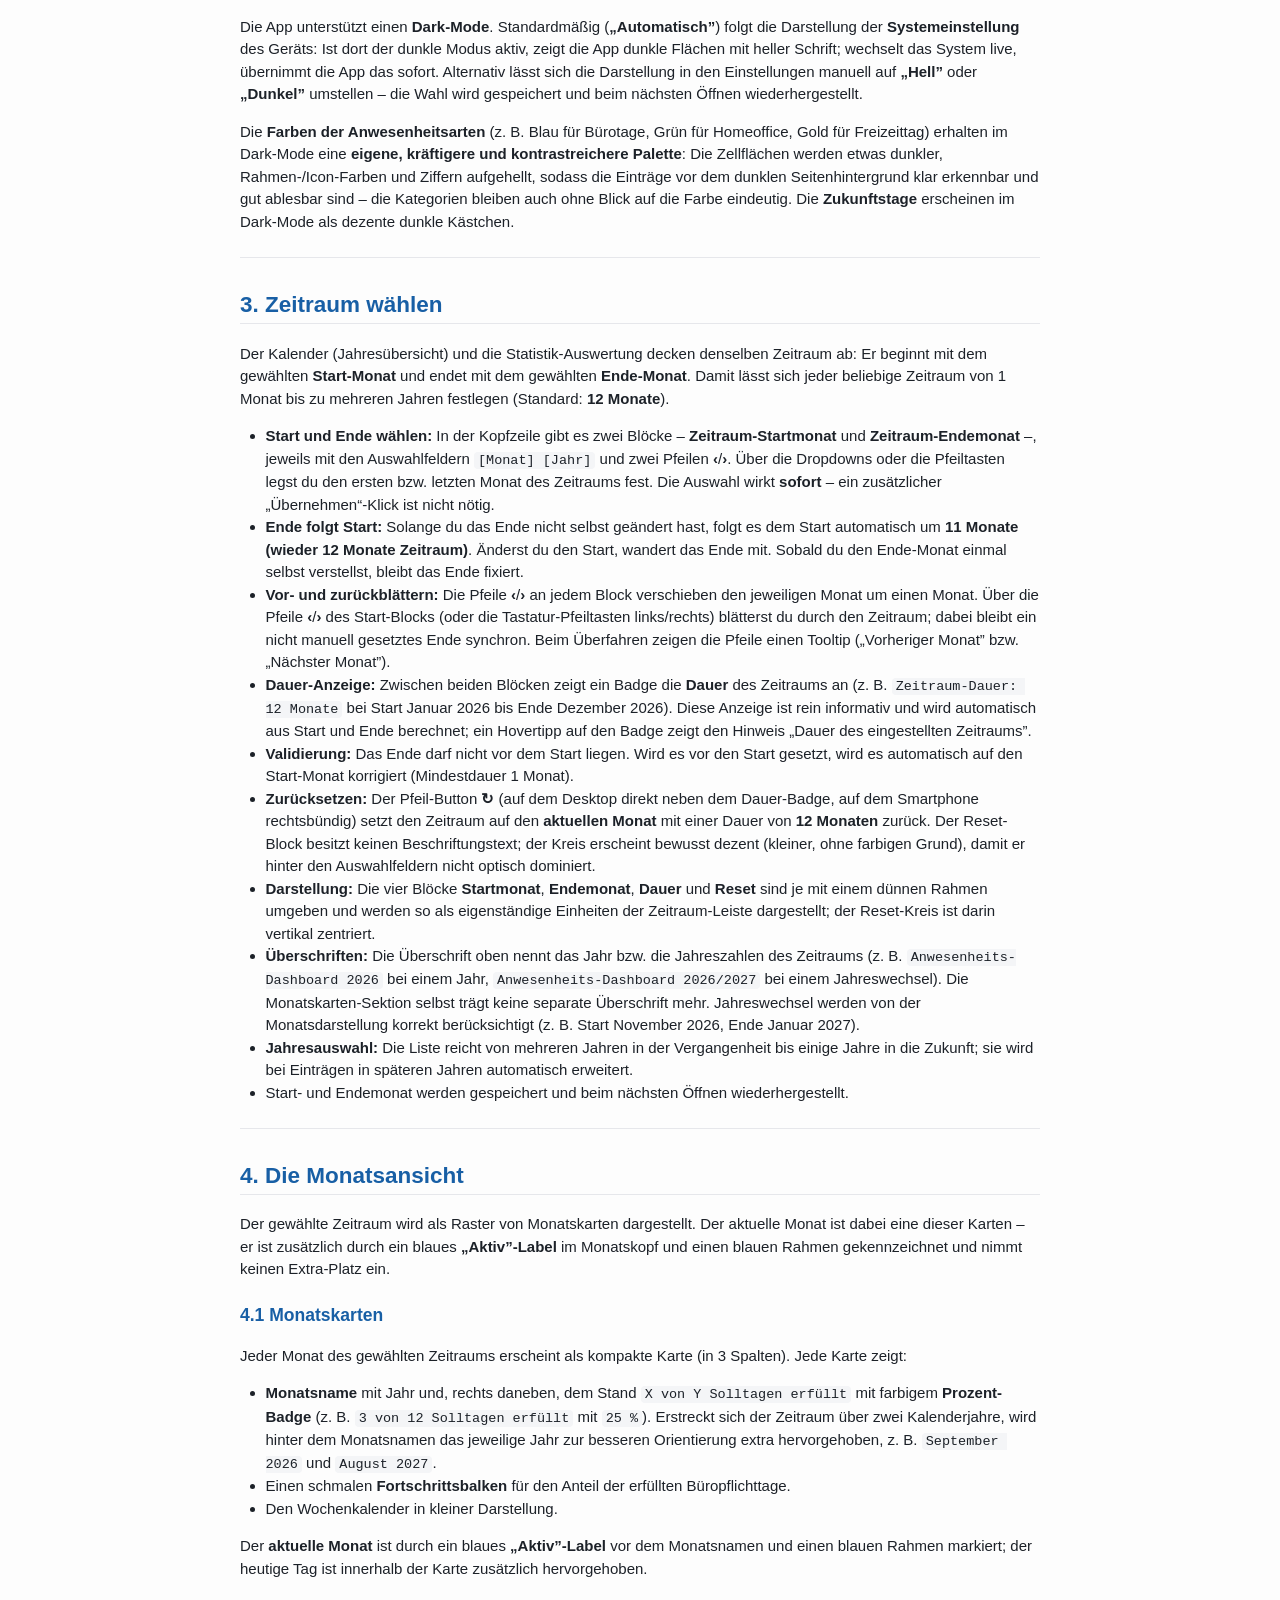
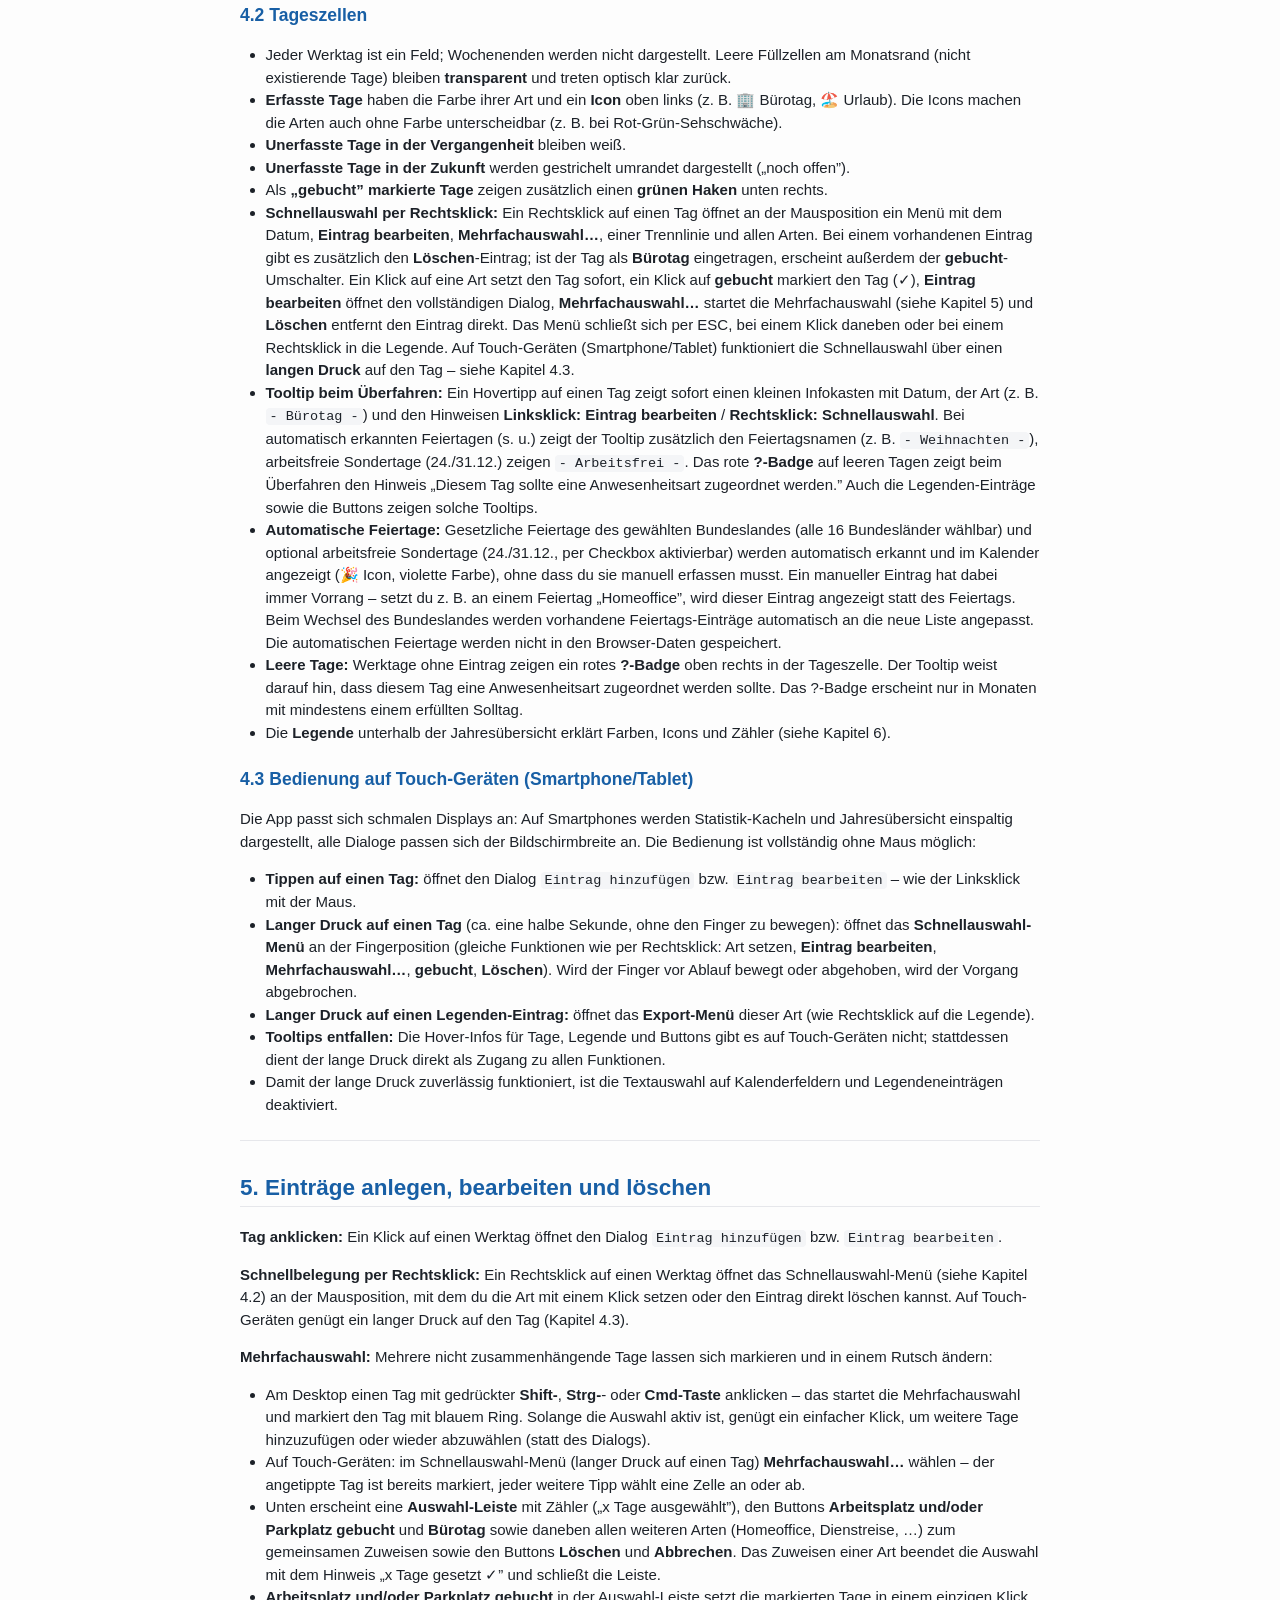
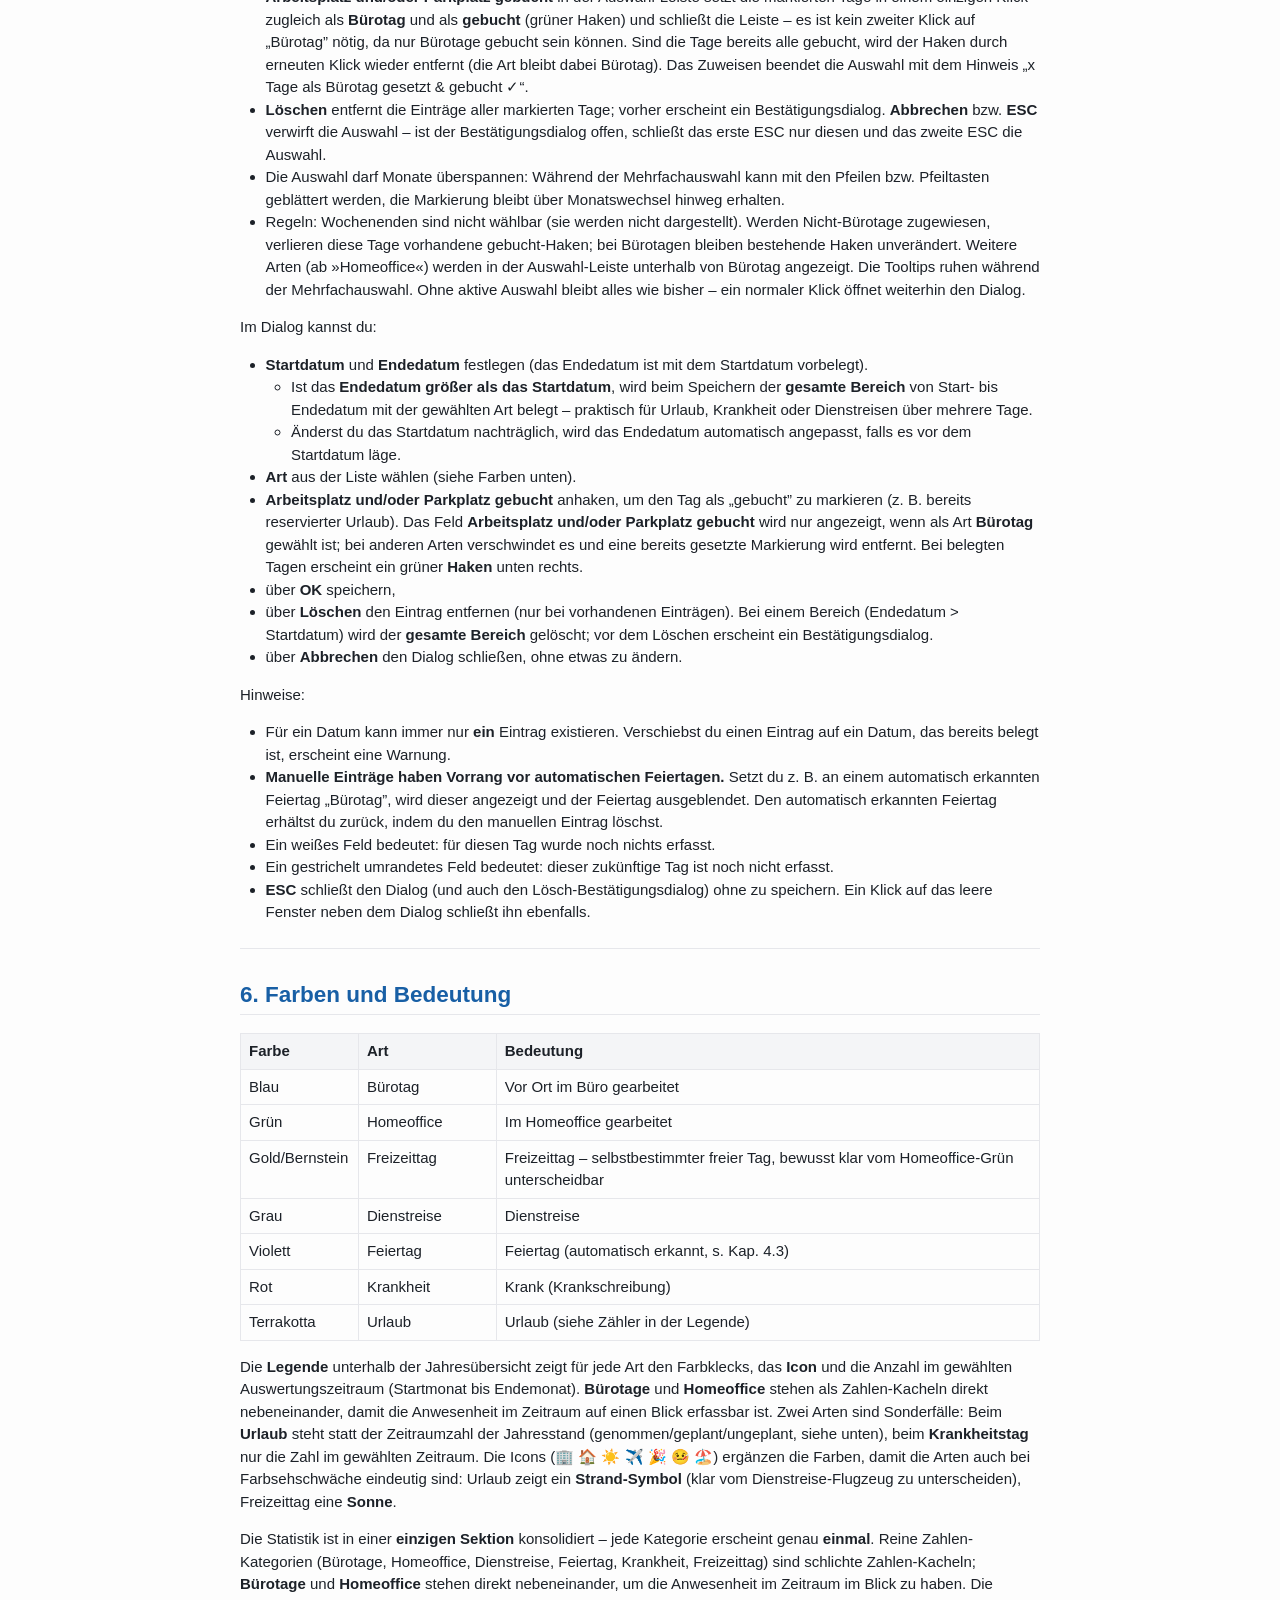
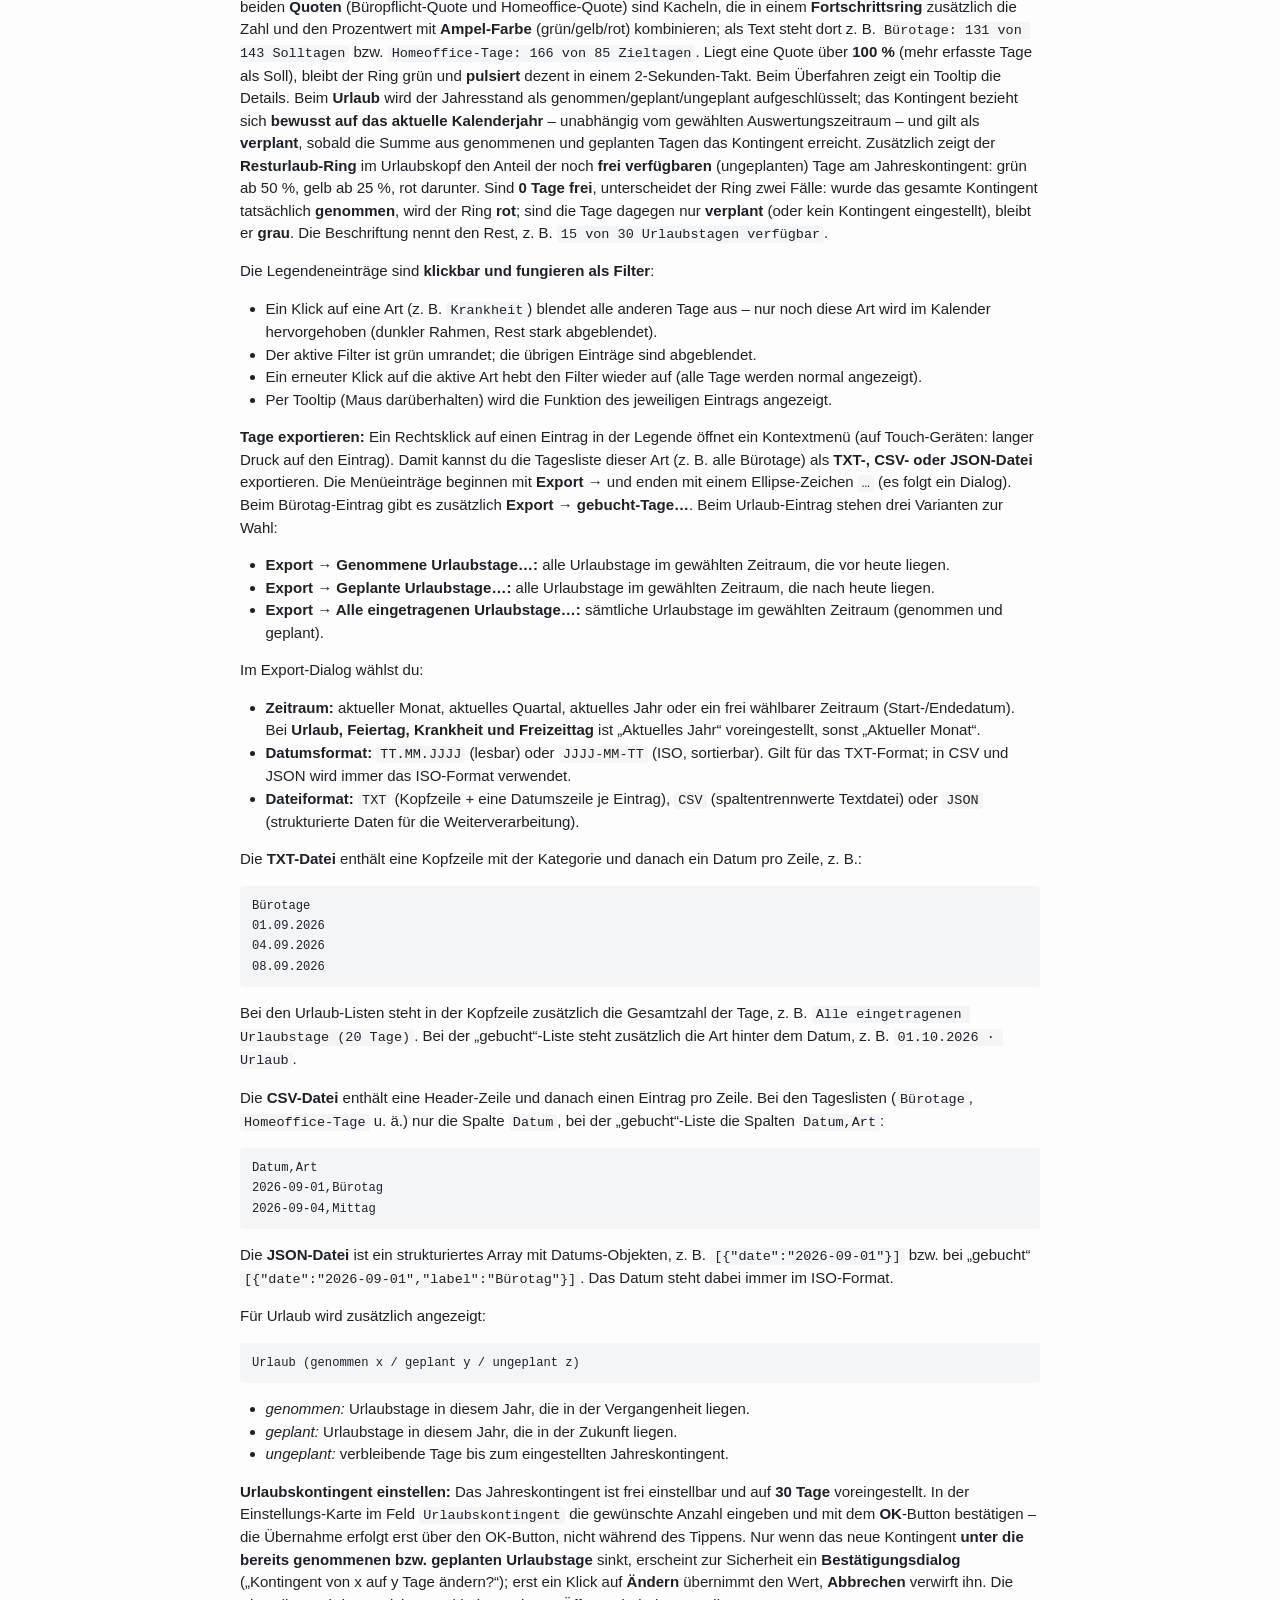
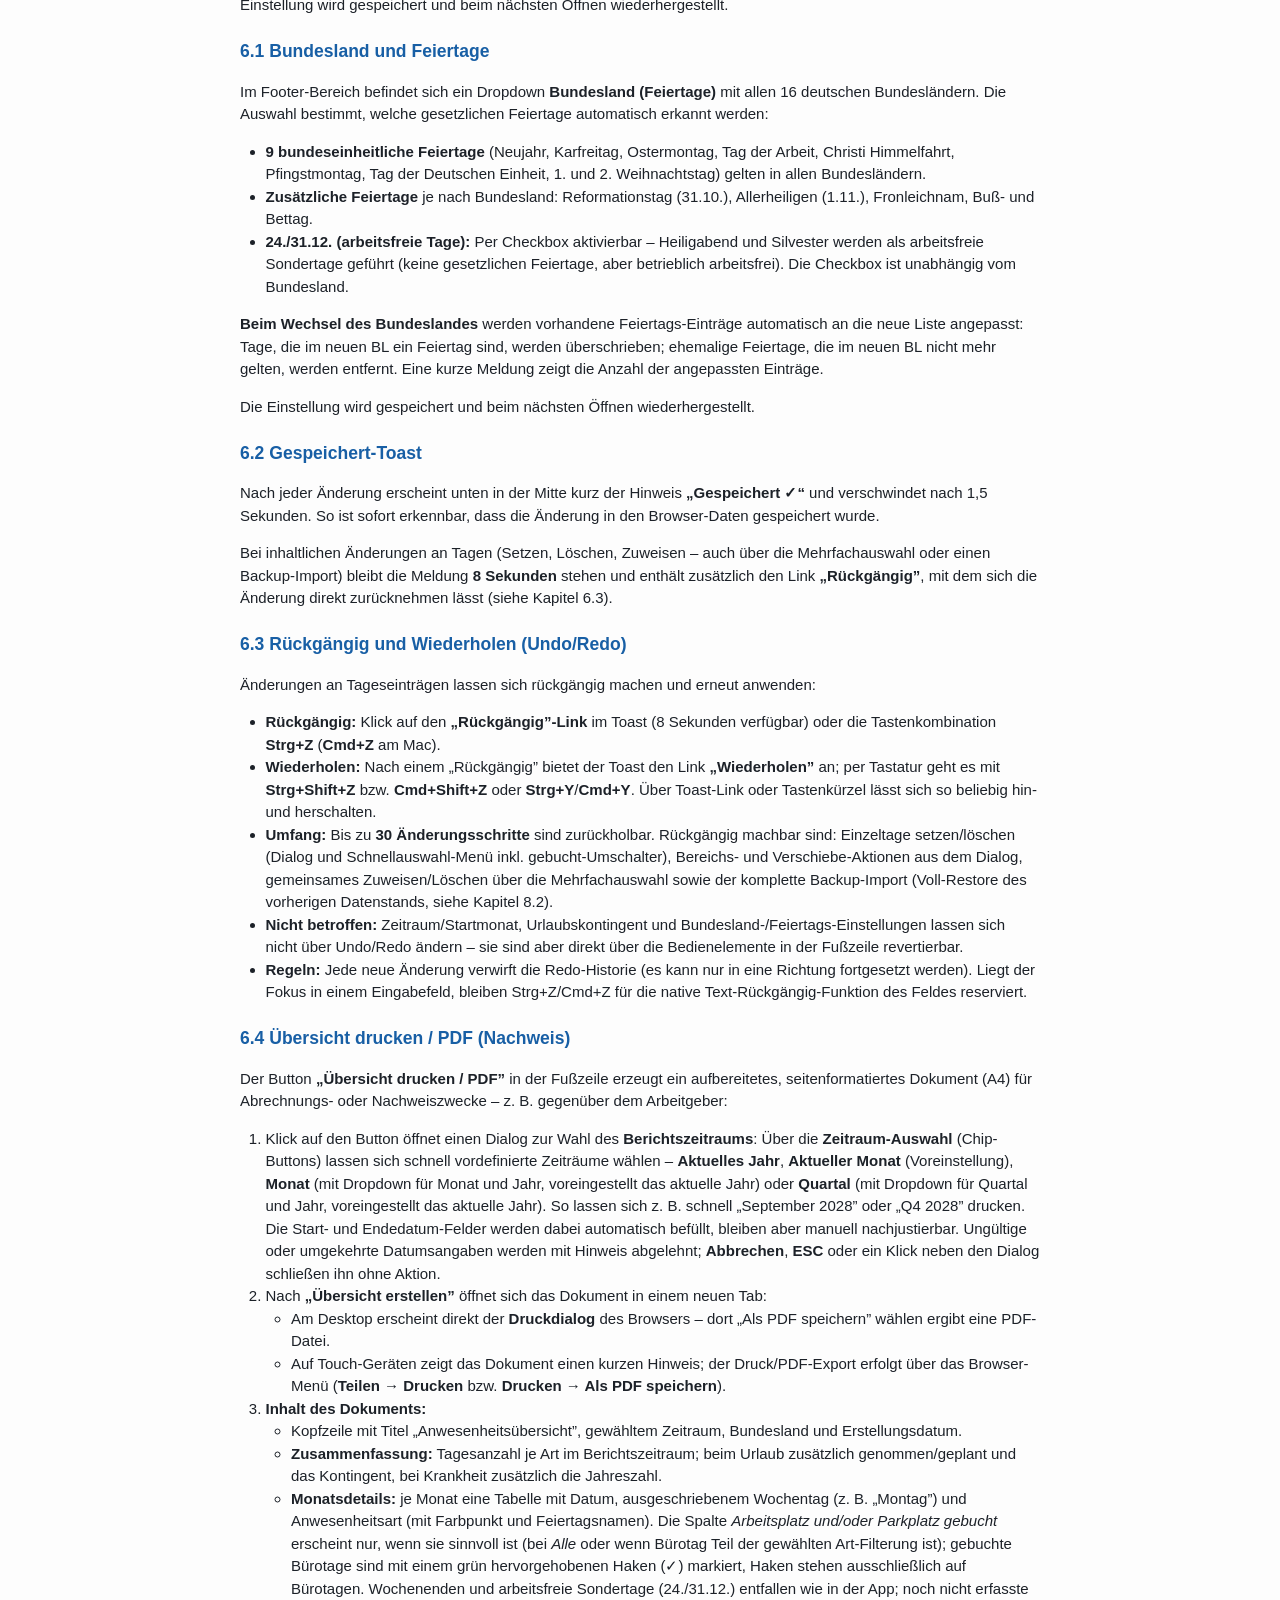
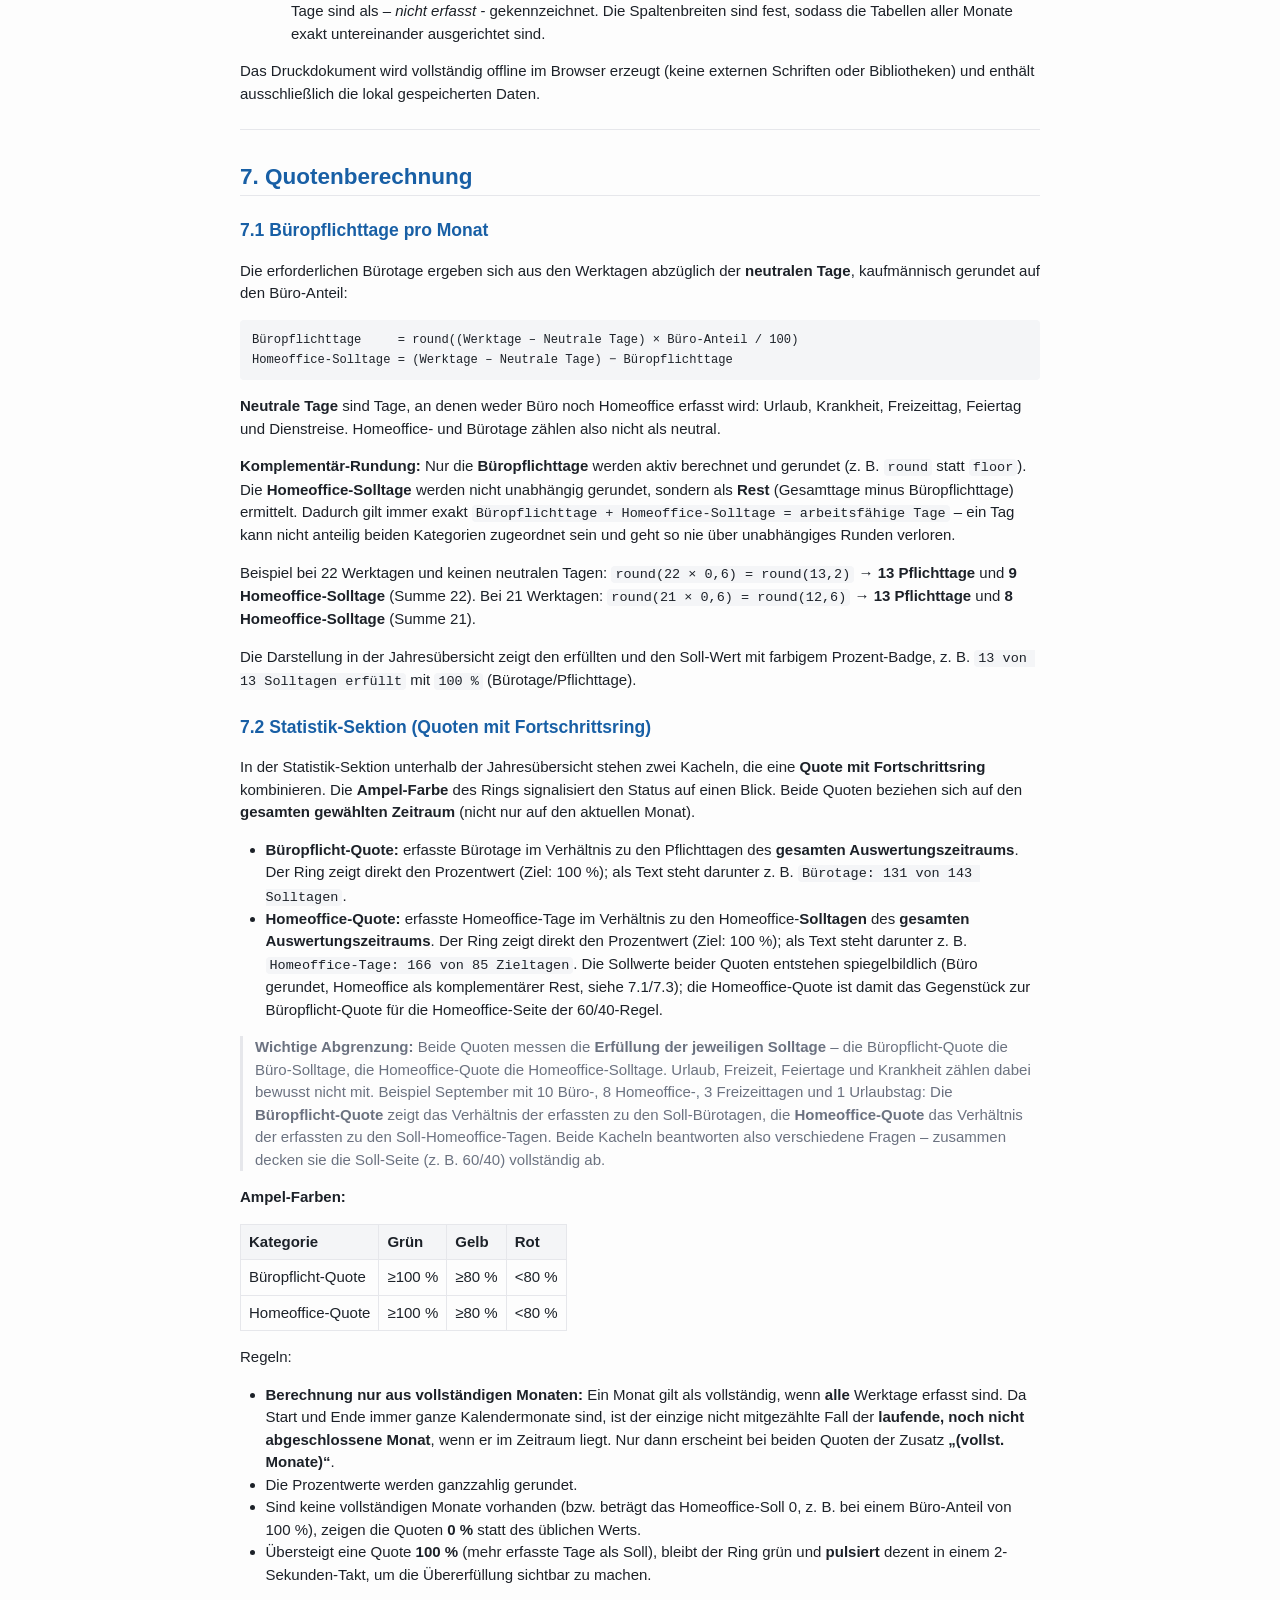
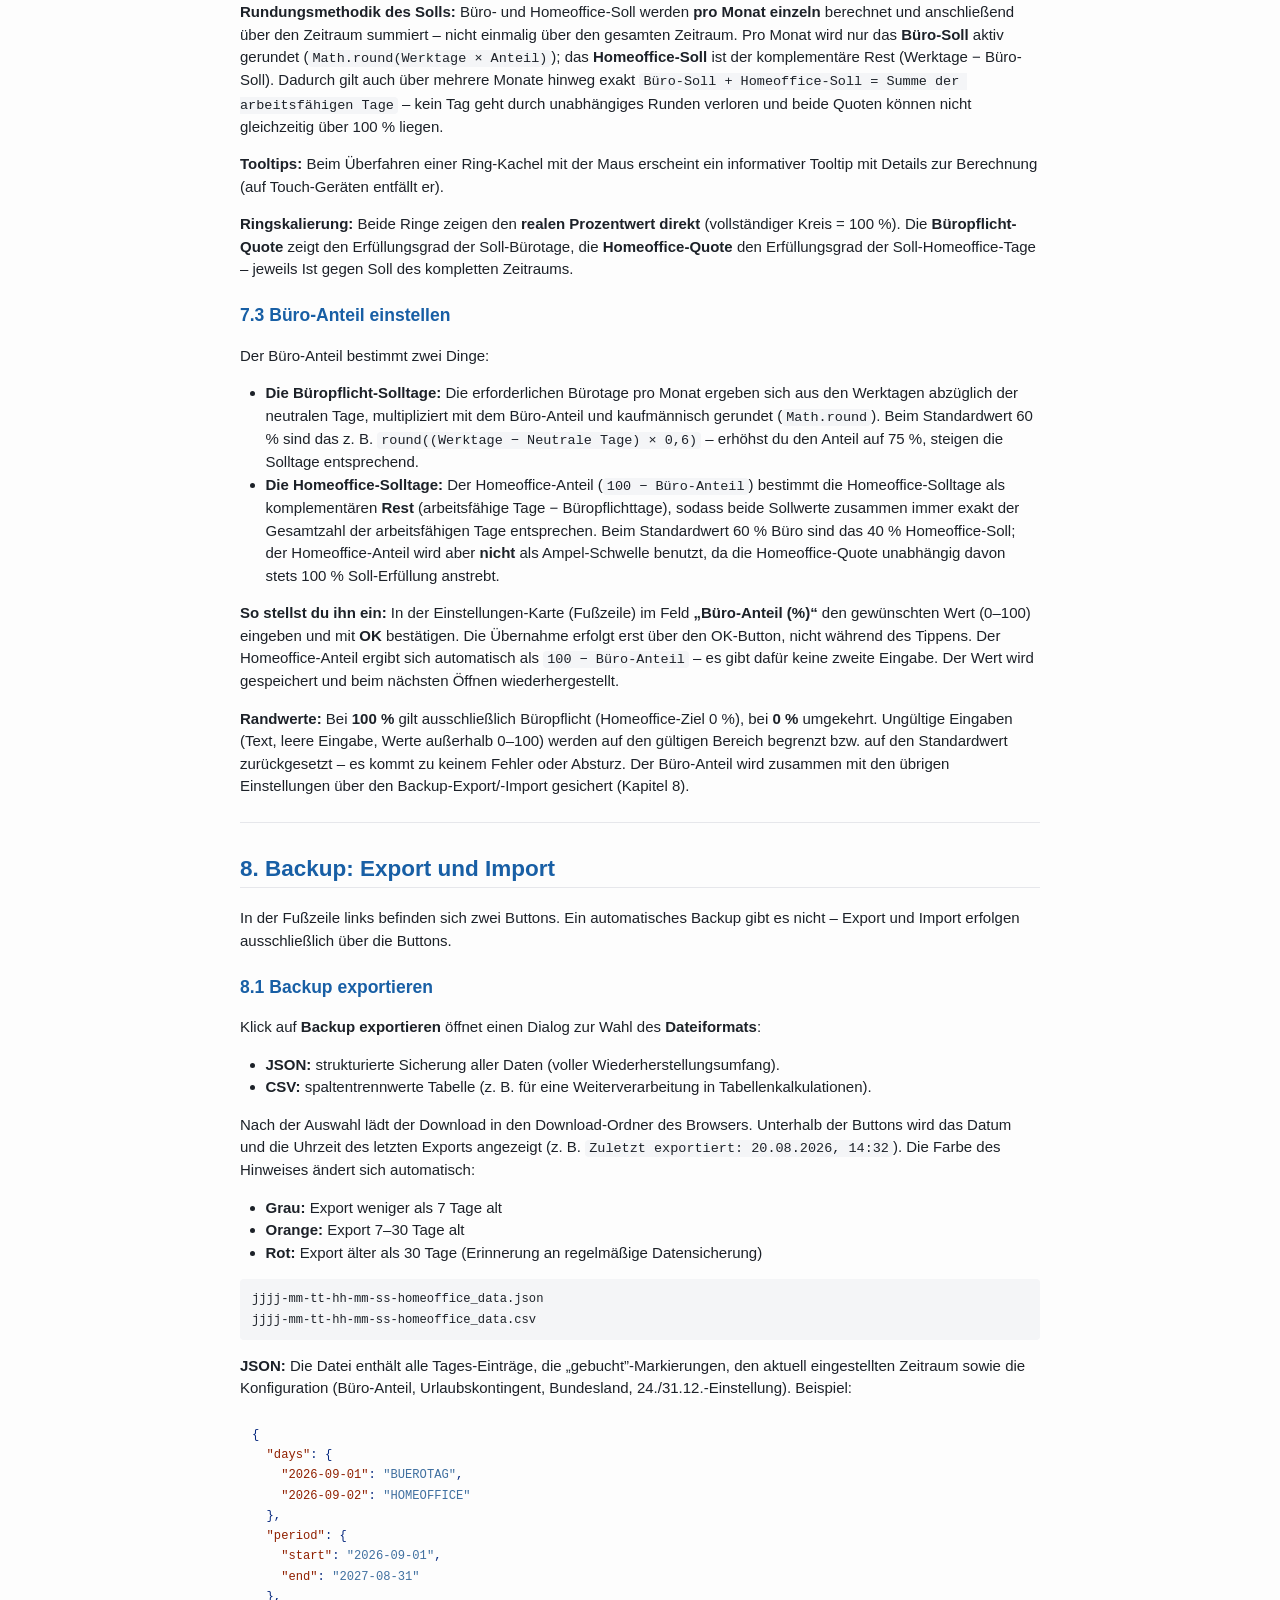
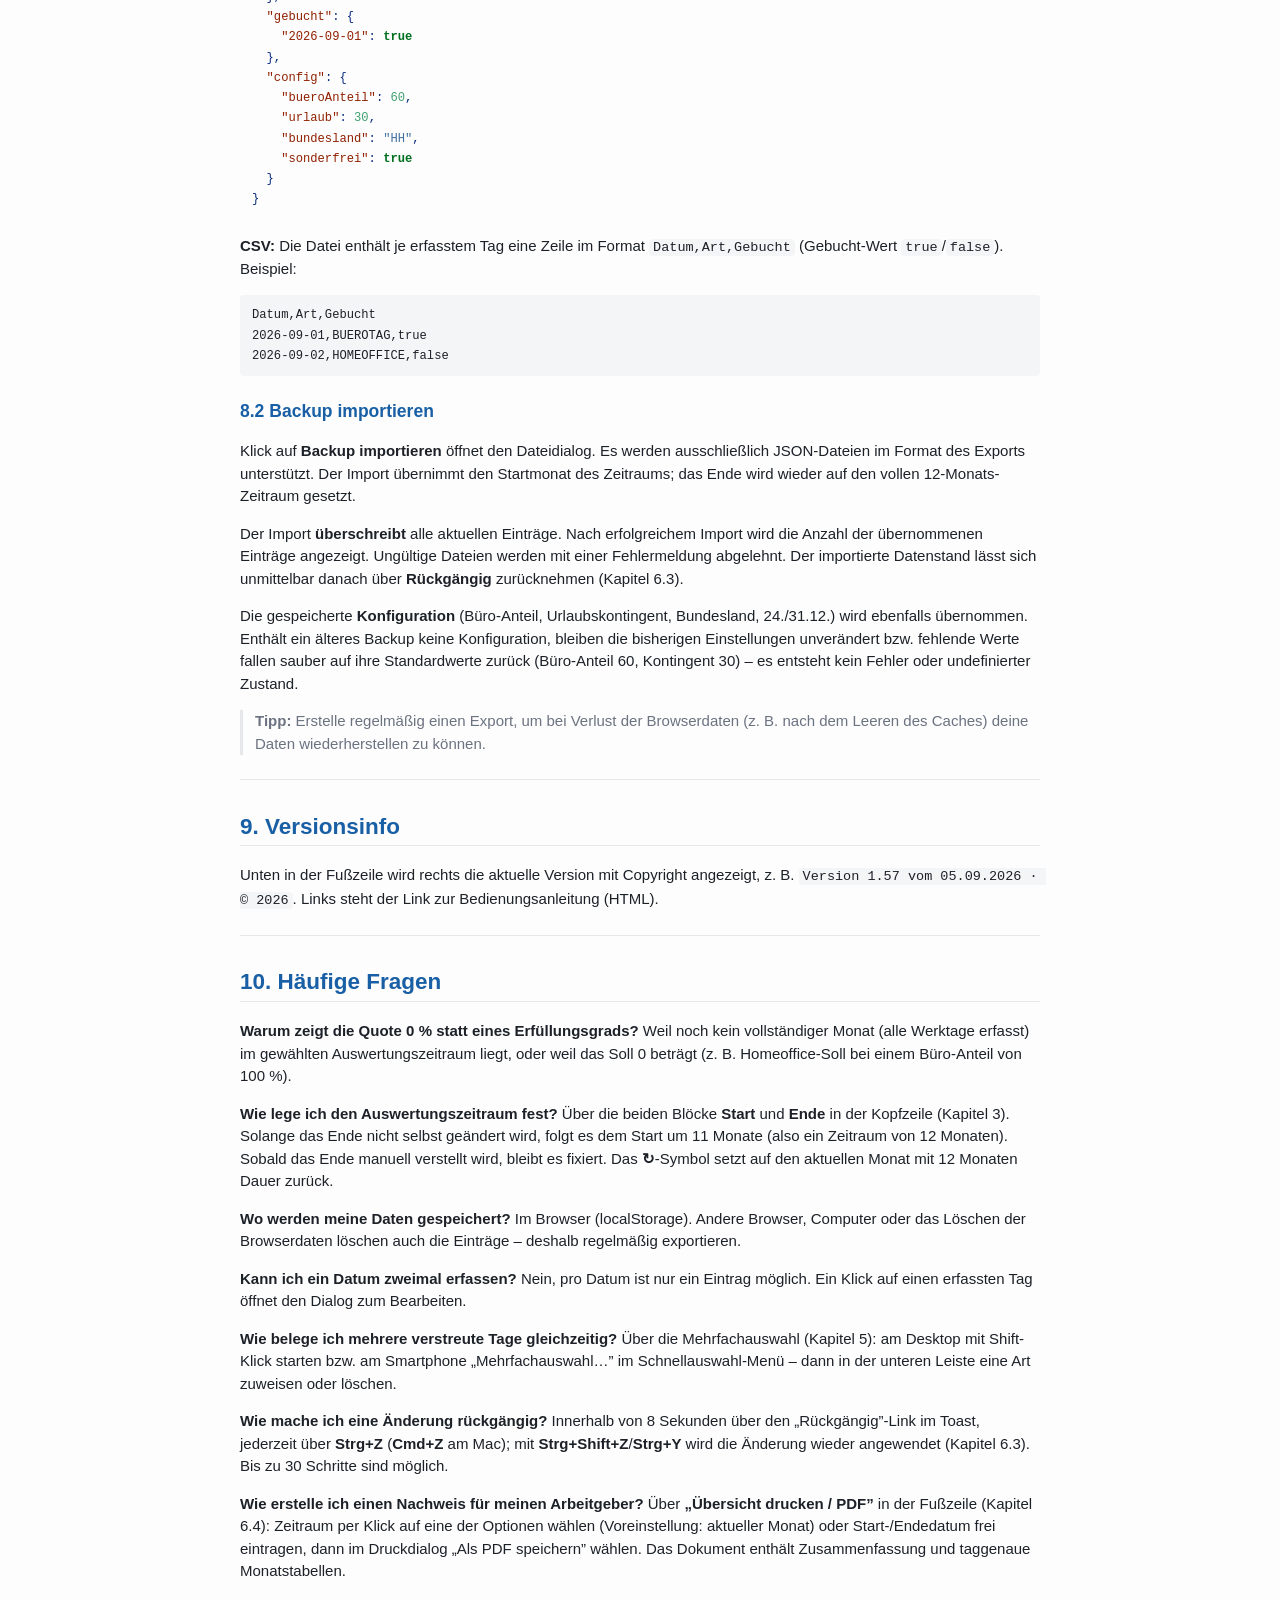
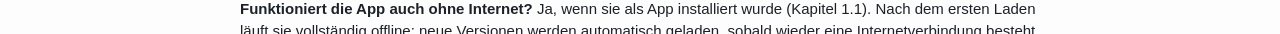
==== commit 18e6921d: "Release 1.57: Bereichs-Auswahl (Shift bei beiden Klicks), Einzeltag (Cmd/Ctrl), Abbruch bei Normal-K" ====
--- a/Bedienungsanleitung.html
+++ b/Bedienungsanleitung.html
@@ -257,8 +257,8 @@
 </header>
 <h1 id="bedienungsanleitung">Bedienungsanleitung</h1>
 <h2
-id="anwesenheits-dashboard-version-1.56-vom-05.09.2026">Anwesenheits-Dashboard
-(Version 1.56 vom 05.09.2026)</h2>
+id="anwesenheits-dashboard-version-1.57-vom-05.09.2026">Anwesenheits-Dashboard
+(Version 1.57 vom 05.09.2026)</h2>
 <p>Die App erfasst für jeden Werktag, ob du im <strong>Büro</strong>
 oder im <strong>Homeoffice</strong> gearbeitet hast. Urlaub, Krankheit
 und andere Sonderformen sind zwar keine Arbeit, sollen aber ebenfalls
@@ -1170,7 +1170,7 @@
 <hr />
 <h2 id="versionsinfo">9. Versionsinfo</h2>
 <p>Unten in der Fußzeile wird rechts die aktuelle Version mit Copyright
-angezeigt, z. B. <code>Version 1.56 vom 05.09.2026 · © 2026</code>.
+angezeigt, z. B. <code>Version 1.57 vom 05.09.2026 · © 2026</code>.
 Links steht der Link zur Bedienungsanleitung (HTML).</p>
 <hr />
 <h2 id="häufige-fragen">10. Häufige Fragen</h2>
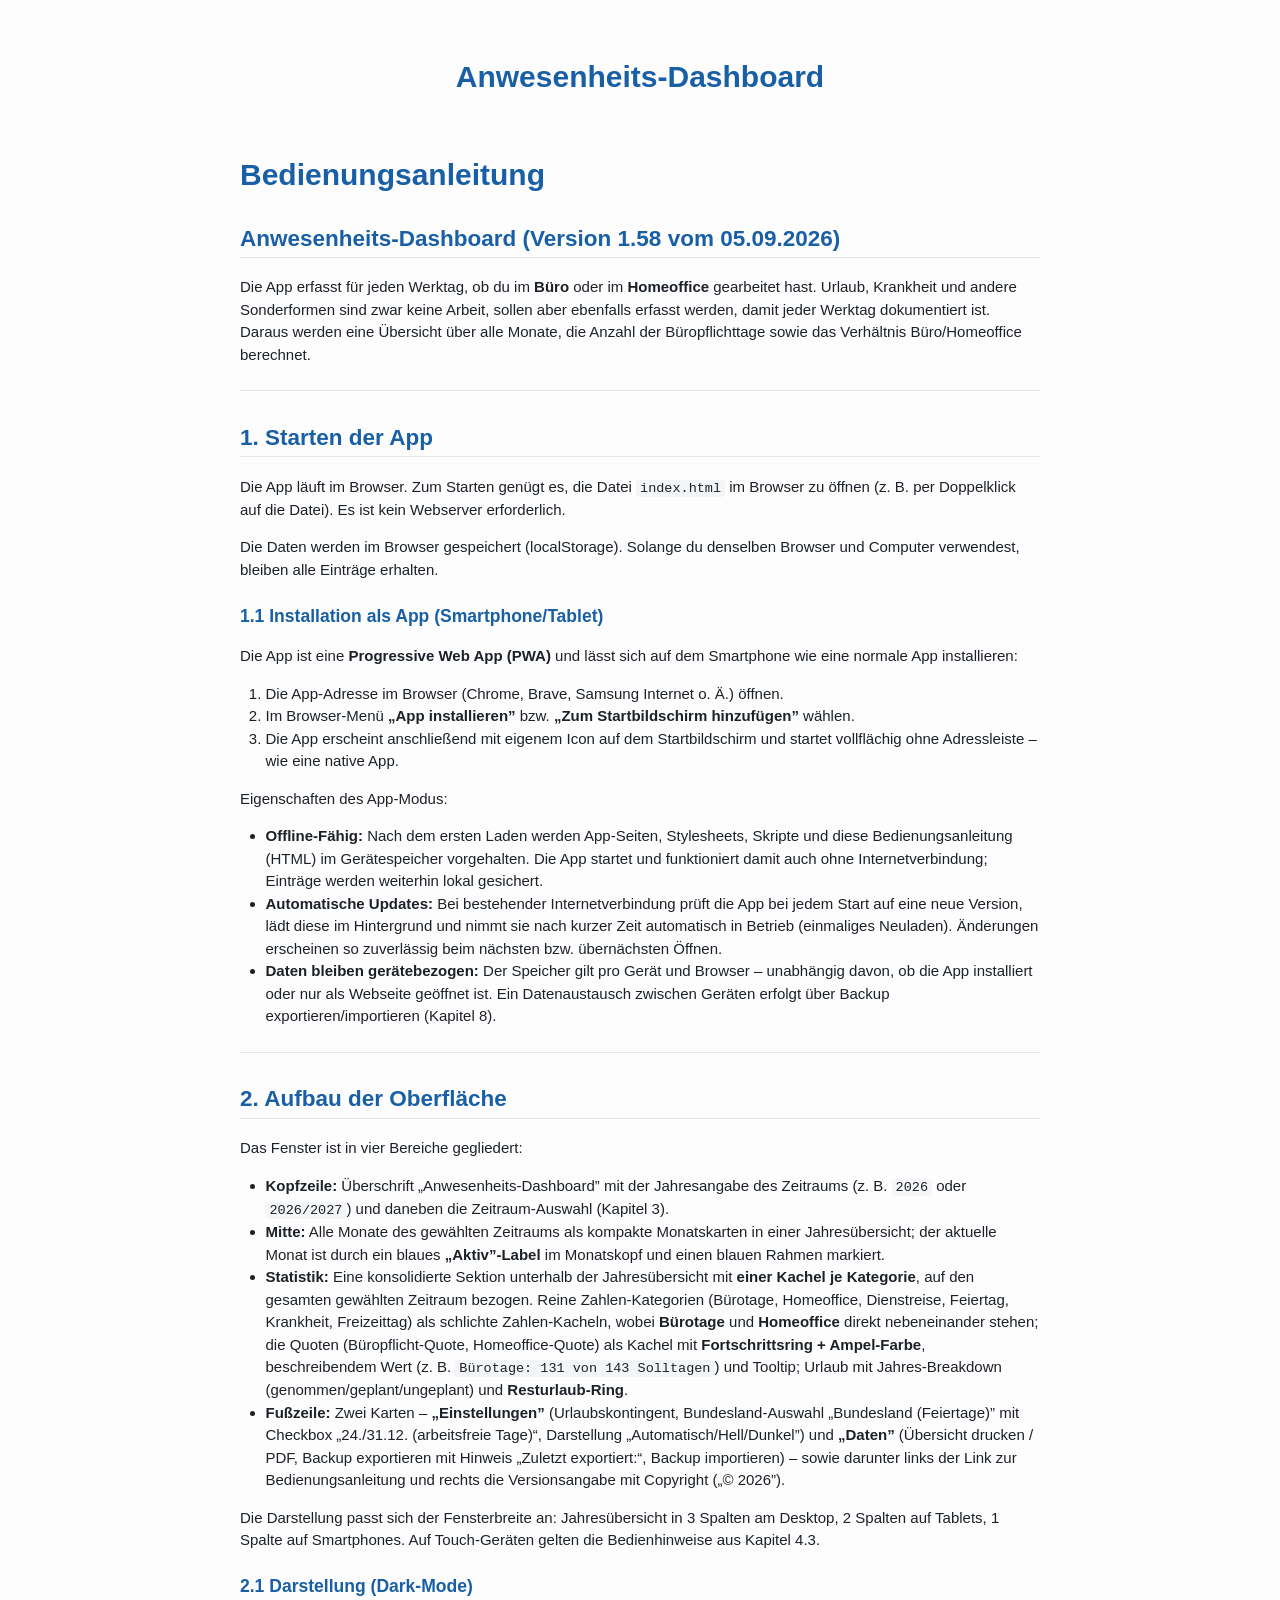
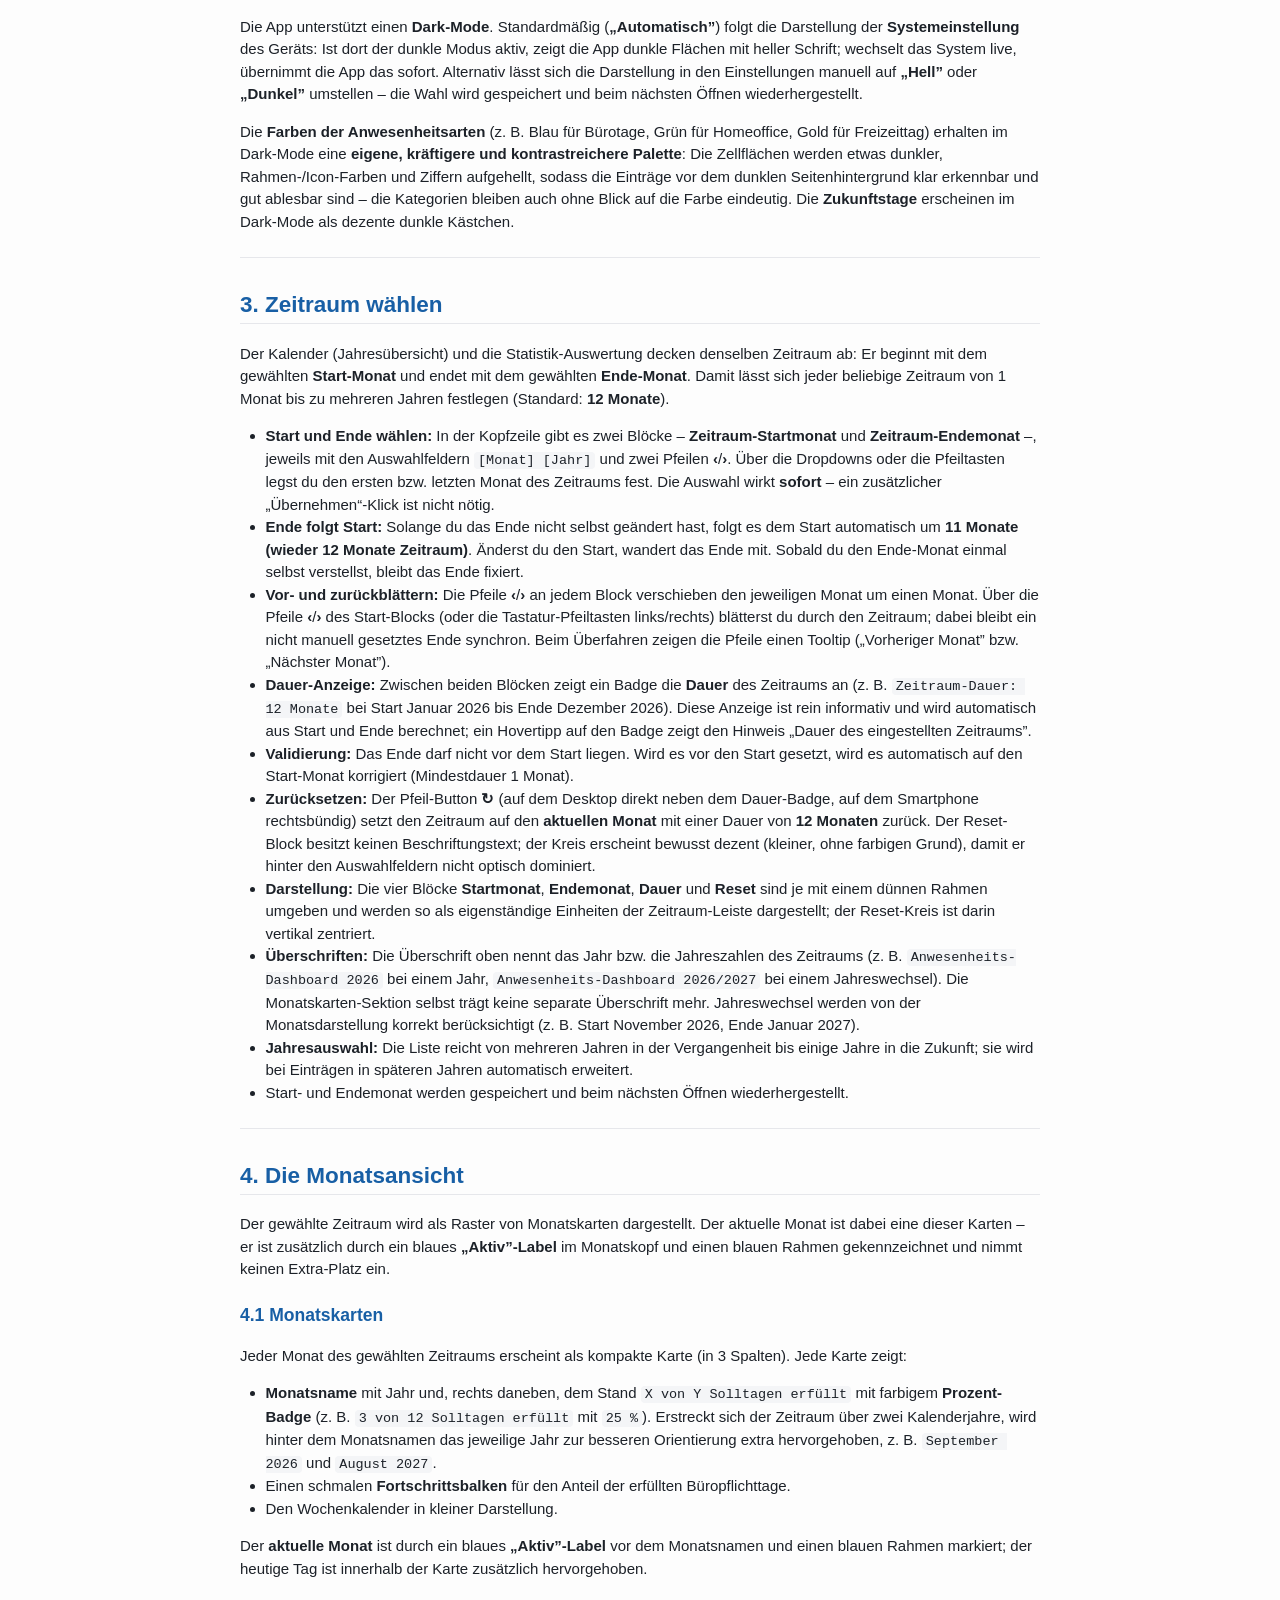
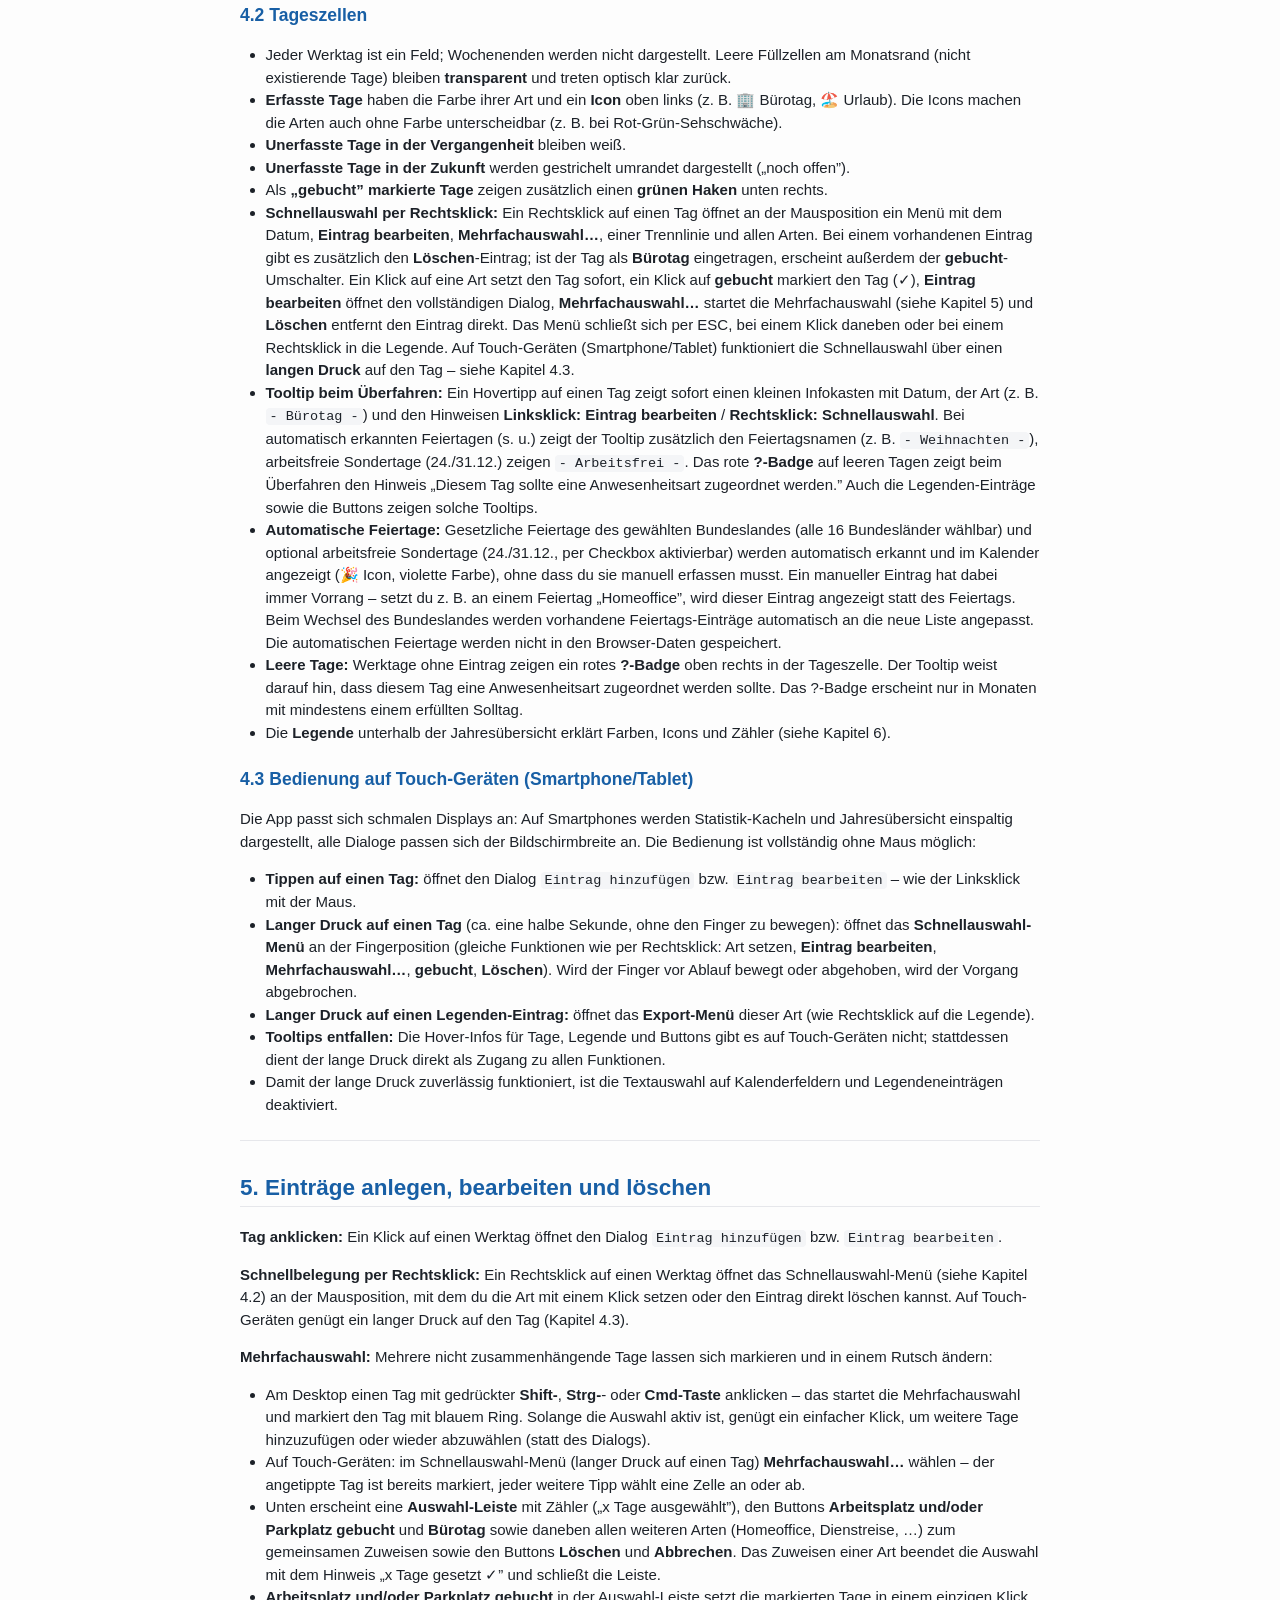
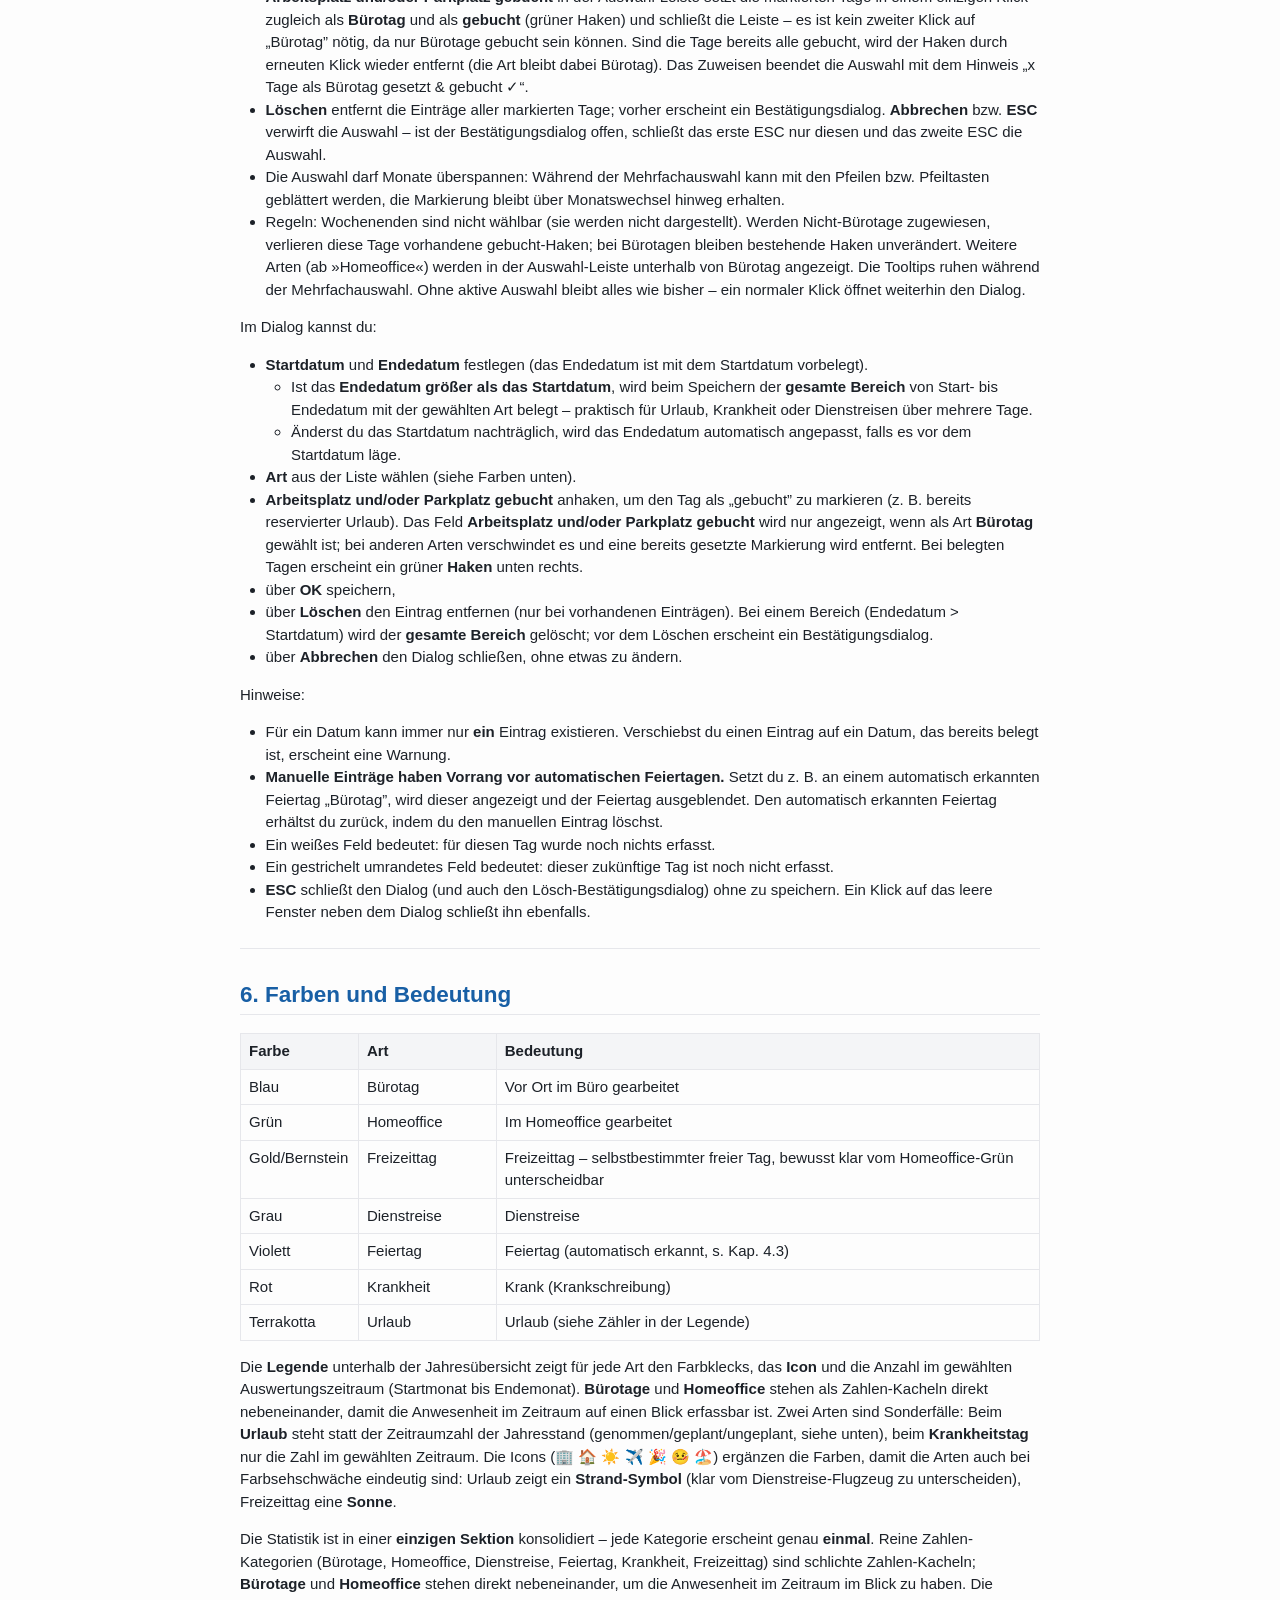
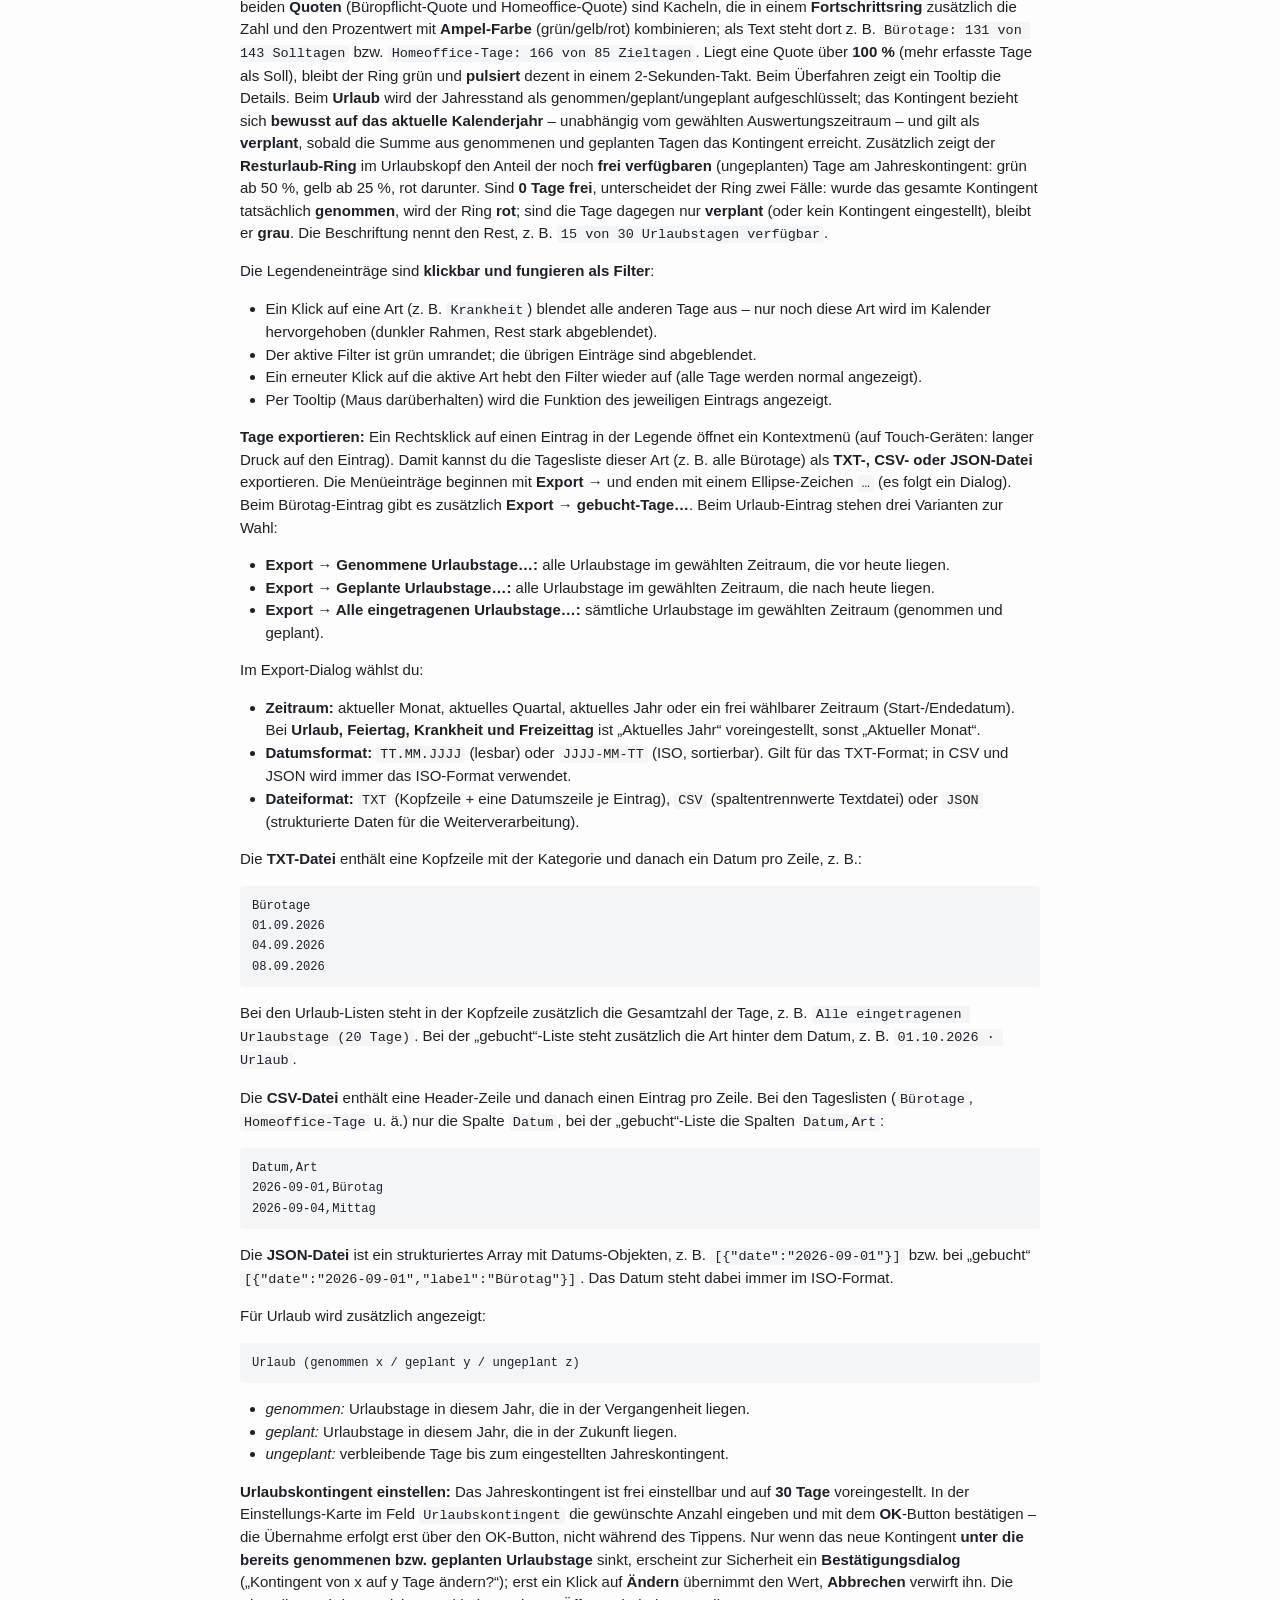
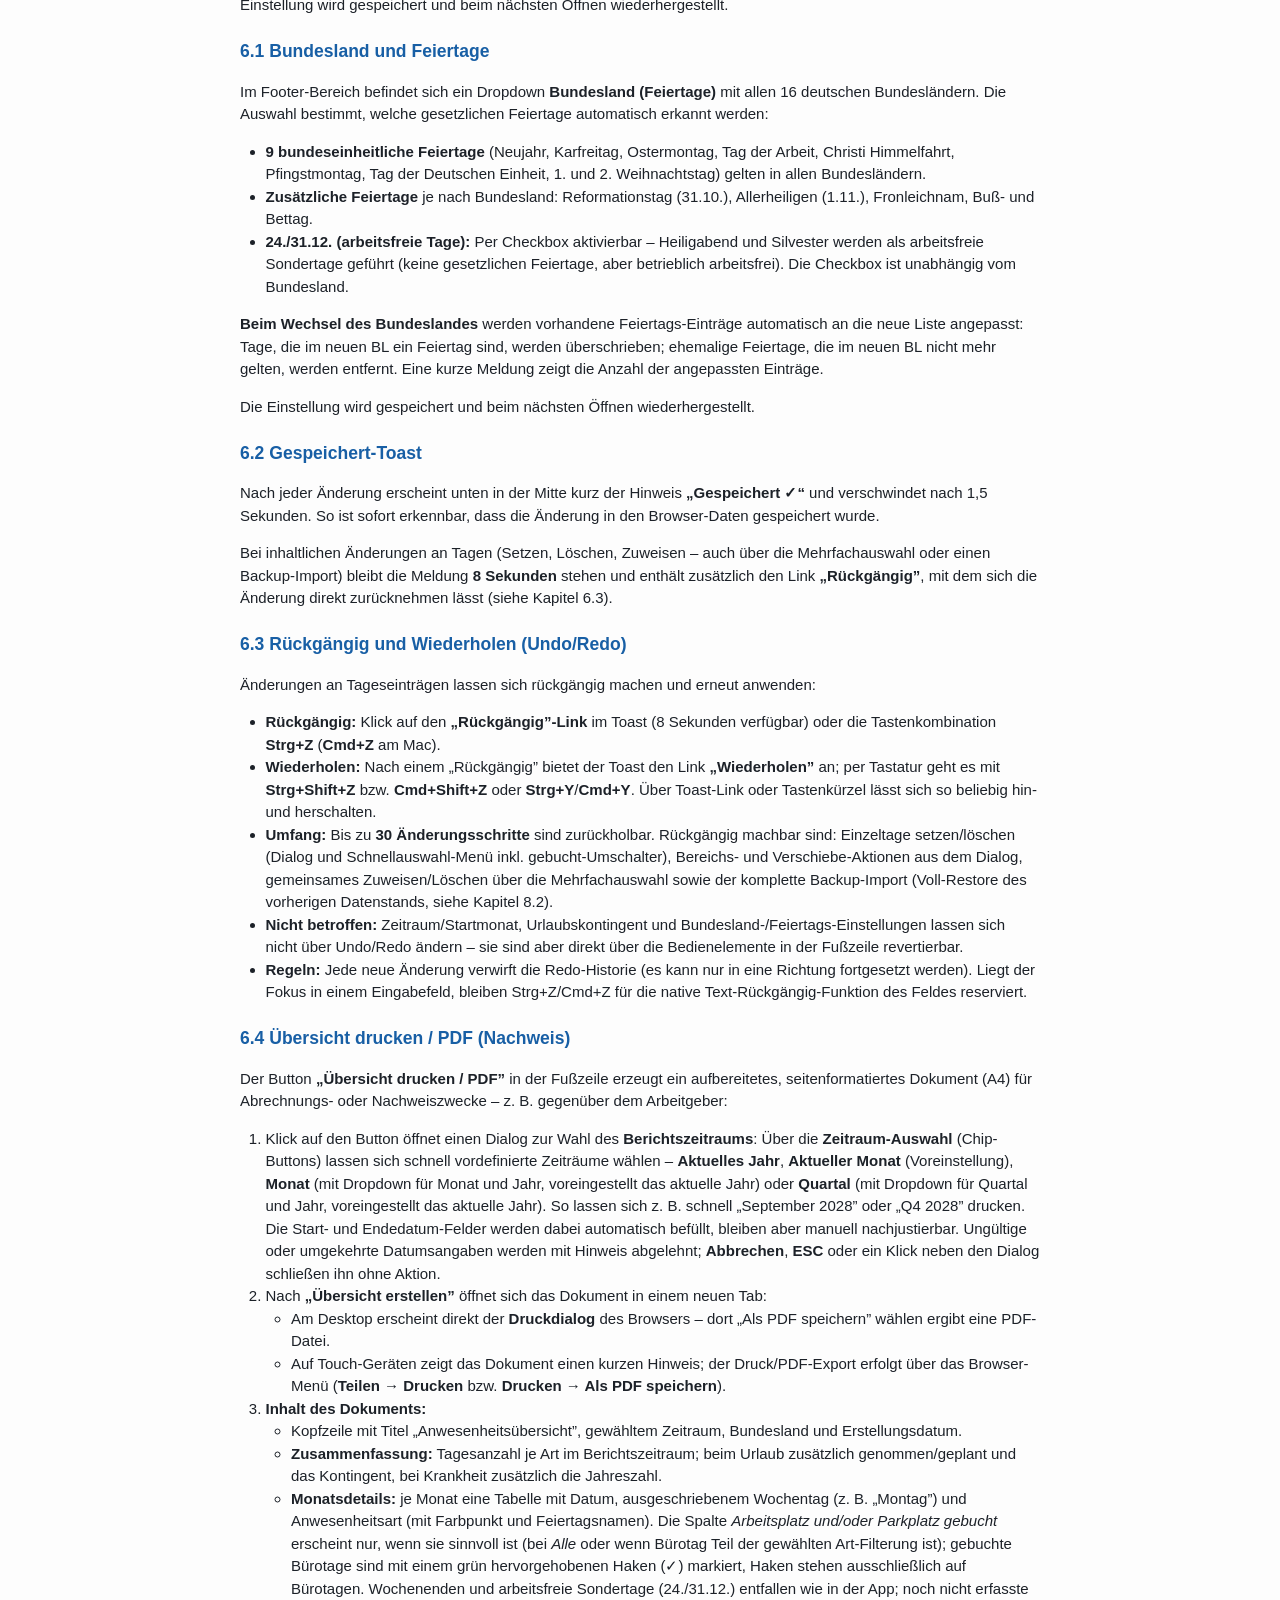
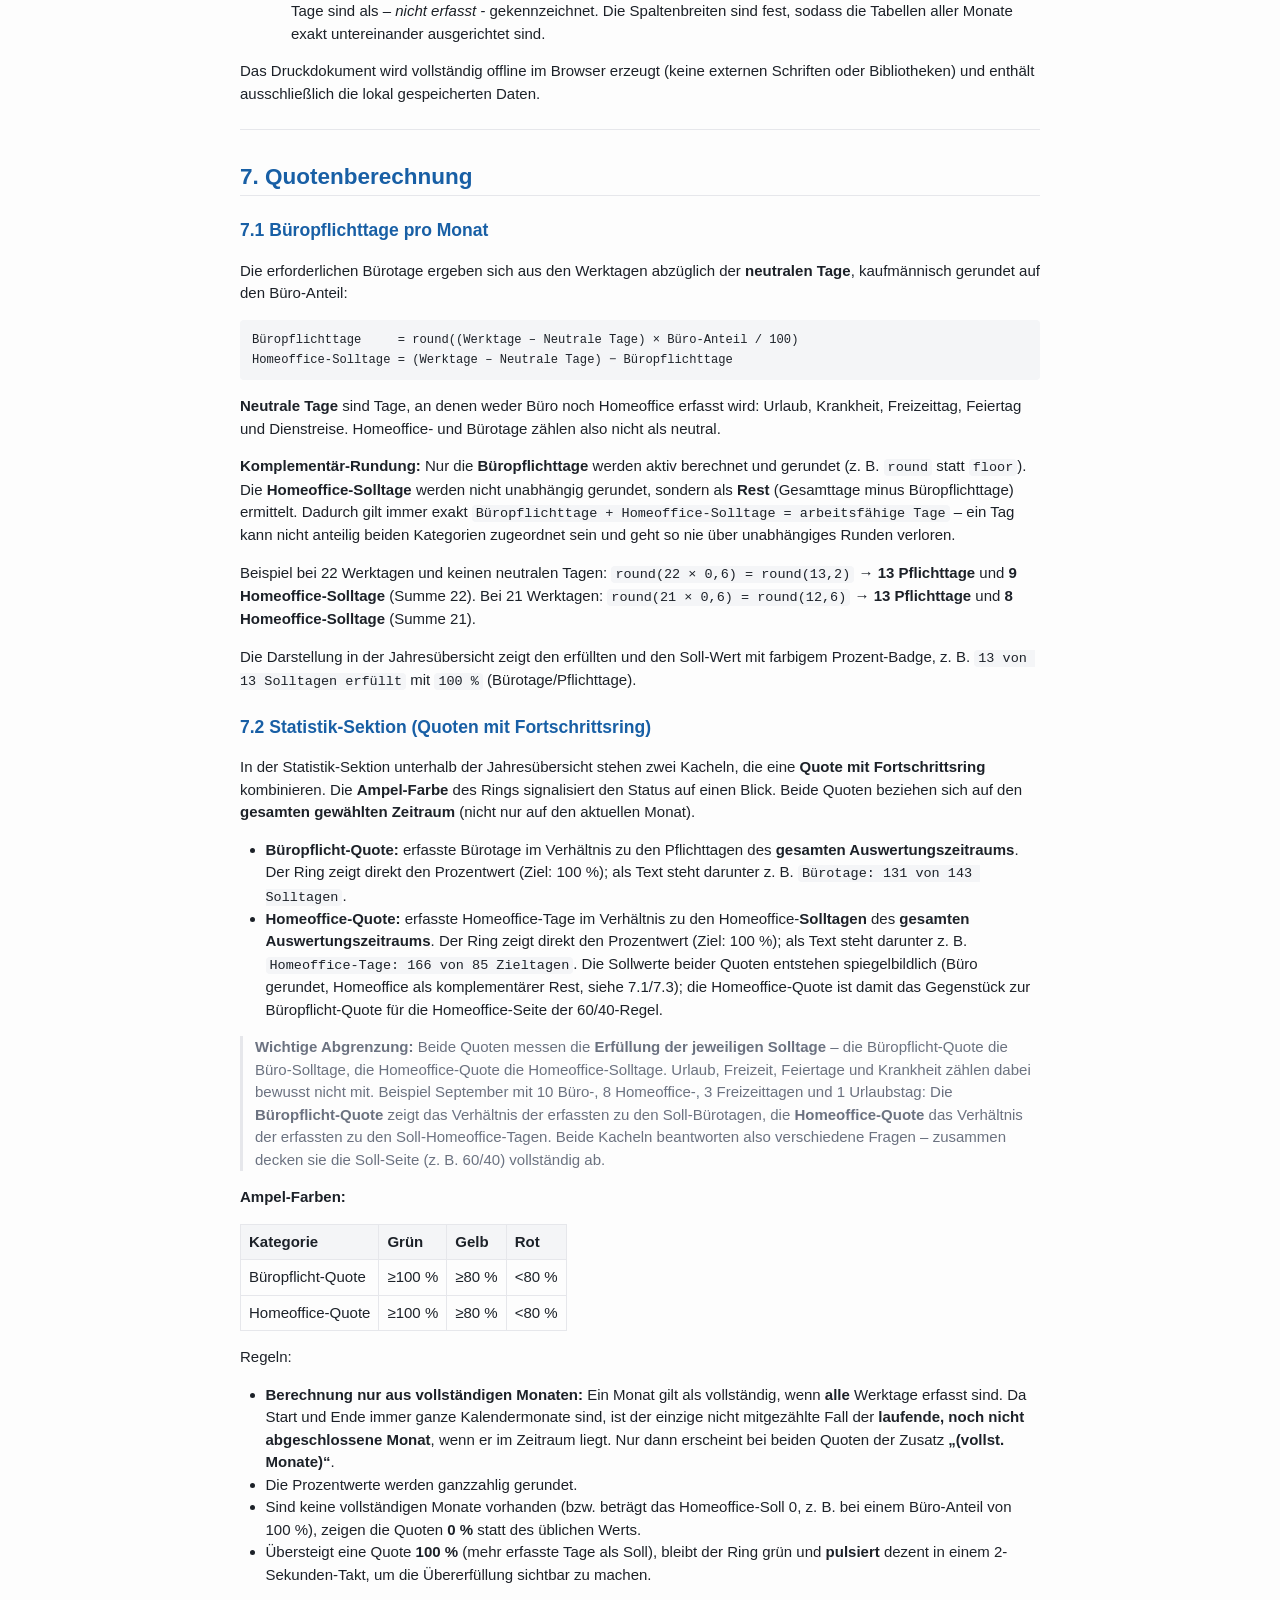
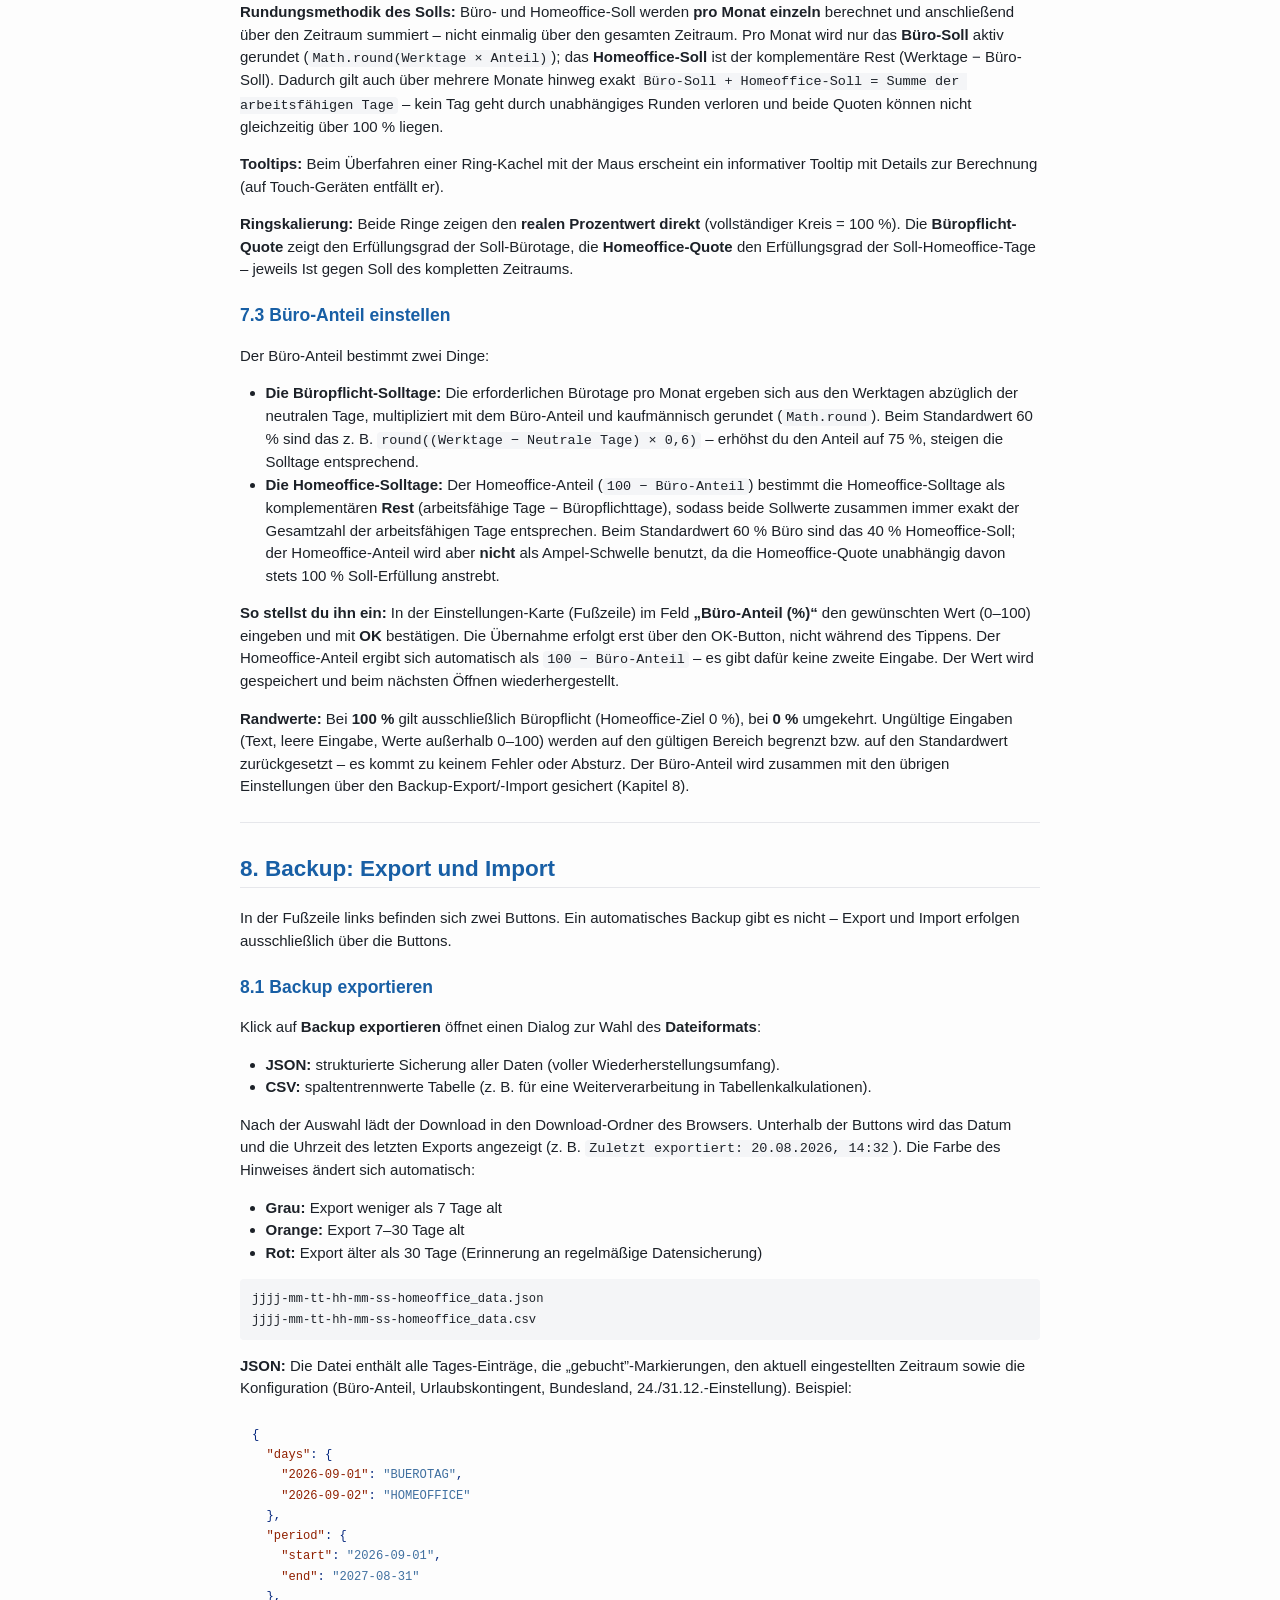
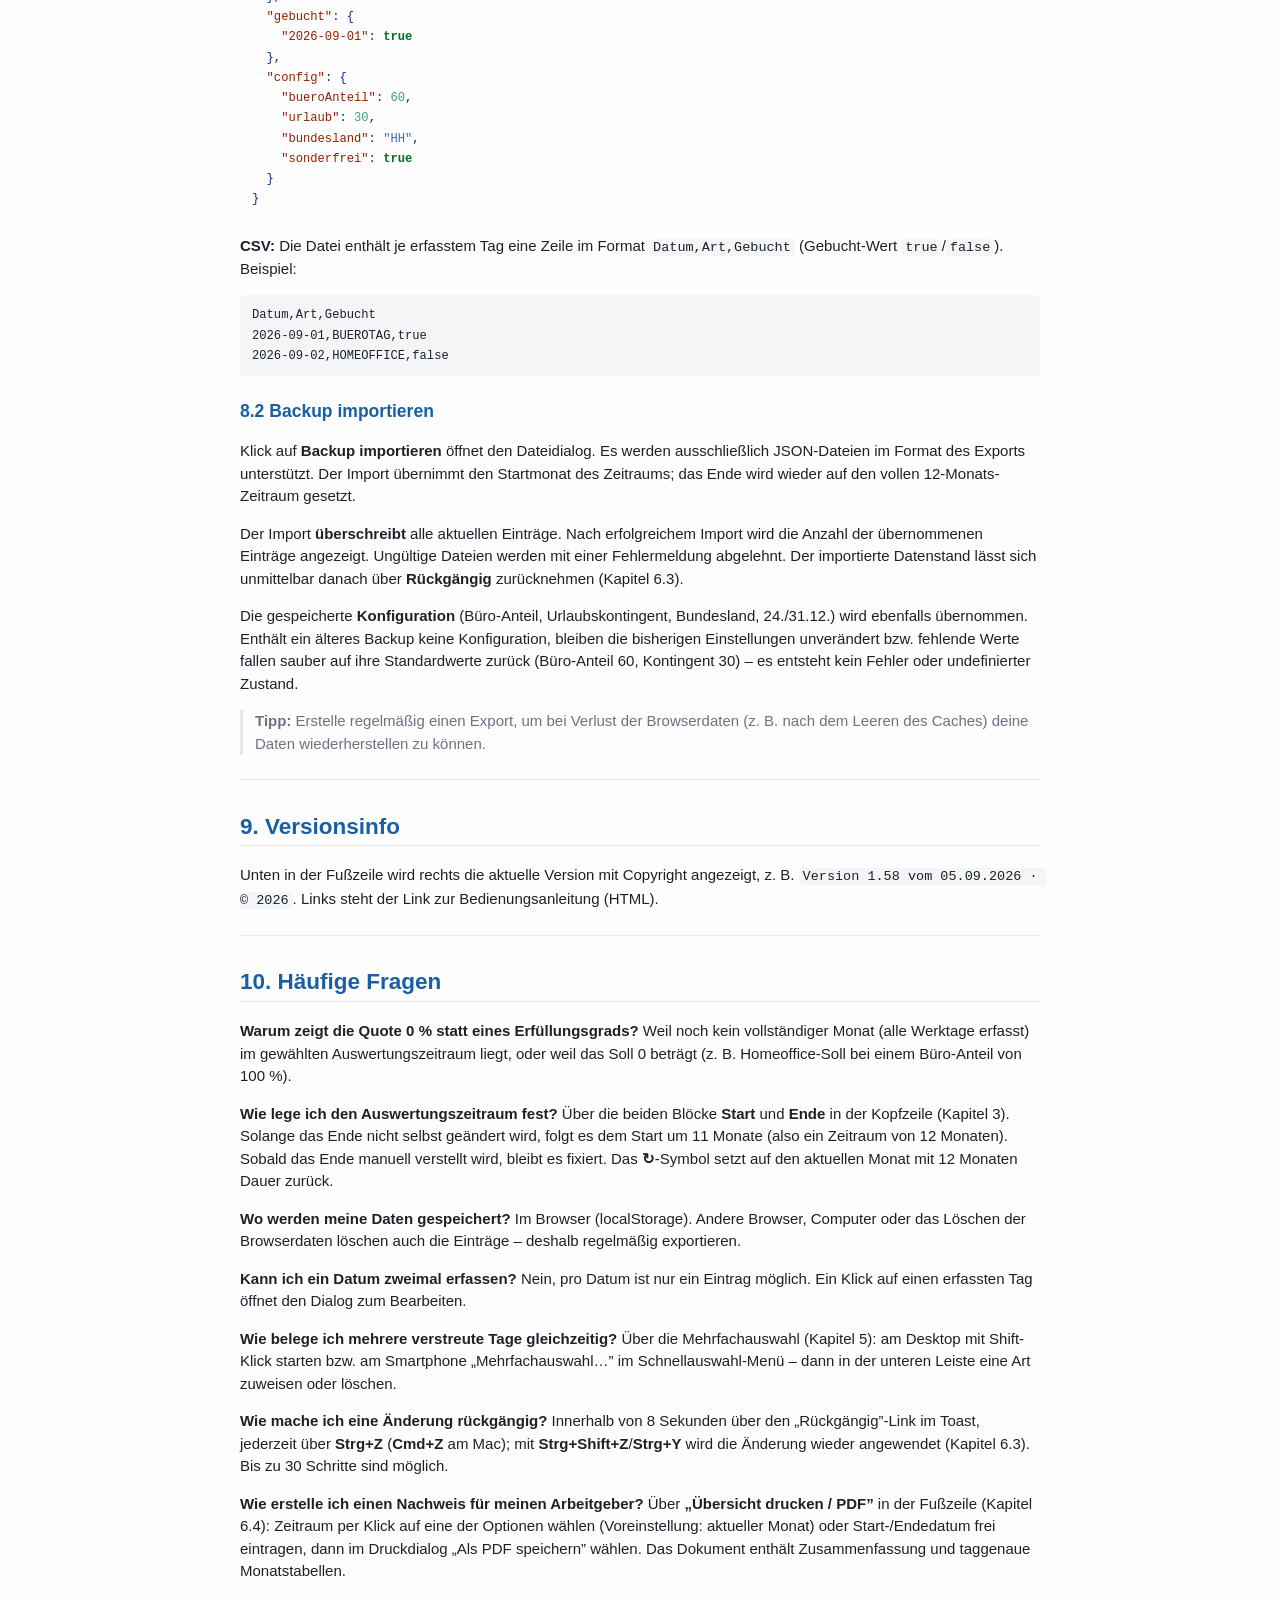
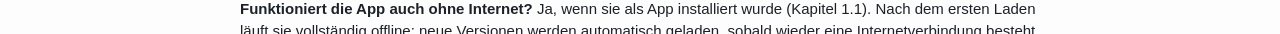
==== commit 1c4b40e0: "Release 1.58: Mobile Mehrfachauswahl (Long-Press Menü → Tap toggelt Einzeltage), Desktop Shift/Cmd/C" ====
--- a/Bedienungsanleitung.html
+++ b/Bedienungsanleitung.html
@@ -257,8 +257,8 @@
 </header>
 <h1 id="bedienungsanleitung">Bedienungsanleitung</h1>
 <h2
-id="anwesenheits-dashboard-version-1.57-vom-05.09.2026">Anwesenheits-Dashboard
-(Version 1.57 vom 05.09.2026)</h2>
+id="anwesenheits-dashboard-version-1.58-vom-05.09.2026">Anwesenheits-Dashboard
+(Version 1.58 vom 05.09.2026)</h2>
 <p>Die App erfasst für jeden Werktag, ob du im <strong>Büro</strong>
 oder im <strong>Homeoffice</strong> gearbeitet hast. Urlaub, Krankheit
 und andere Sonderformen sind zwar keine Arbeit, sollen aber ebenfalls
@@ -1170,7 +1170,7 @@
 <hr />
 <h2 id="versionsinfo">9. Versionsinfo</h2>
 <p>Unten in der Fußzeile wird rechts die aktuelle Version mit Copyright
-angezeigt, z. B. <code>Version 1.57 vom 05.09.2026 · © 2026</code>.
+angezeigt, z. B. <code>Version 1.58 vom 05.09.2026 · © 2026</code>.
 Links steht der Link zur Bedienungsanleitung (HTML).</p>
 <hr />
 <h2 id="häufige-fragen">10. Häufige Fragen</h2>
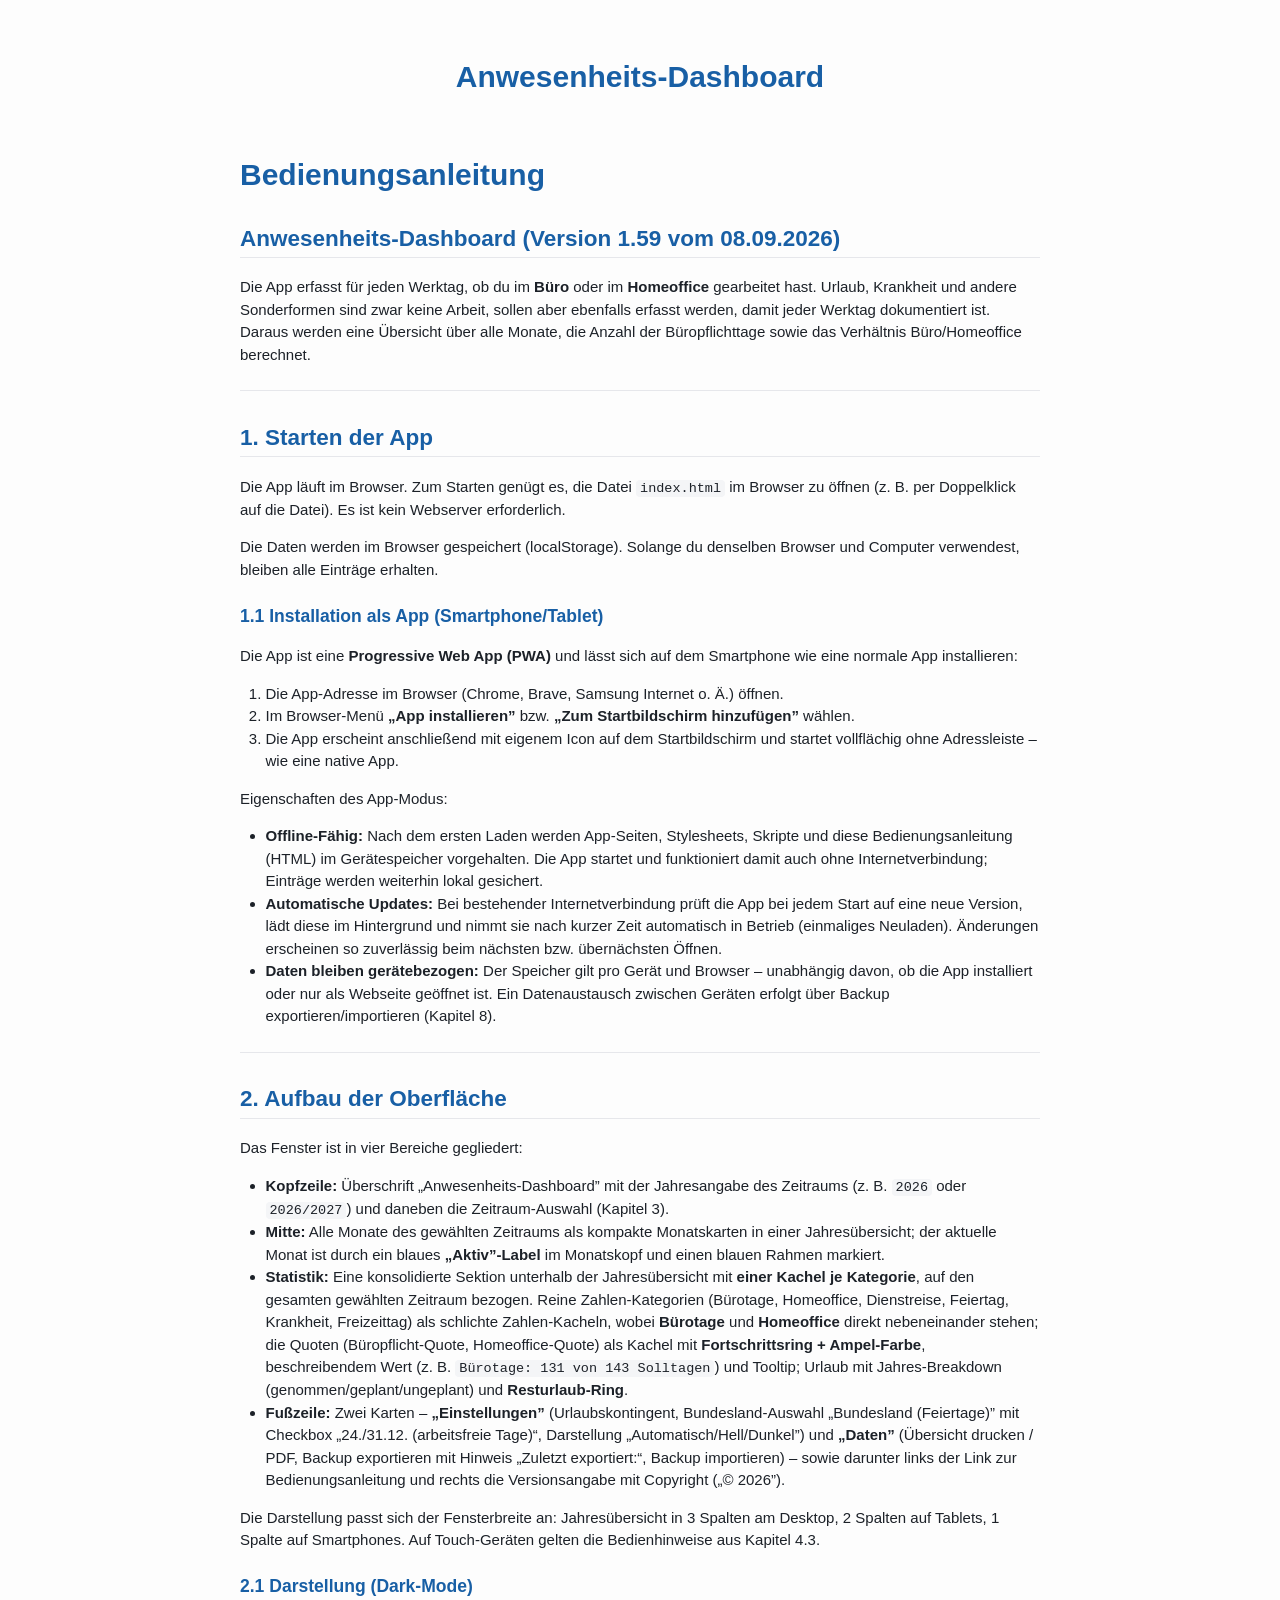
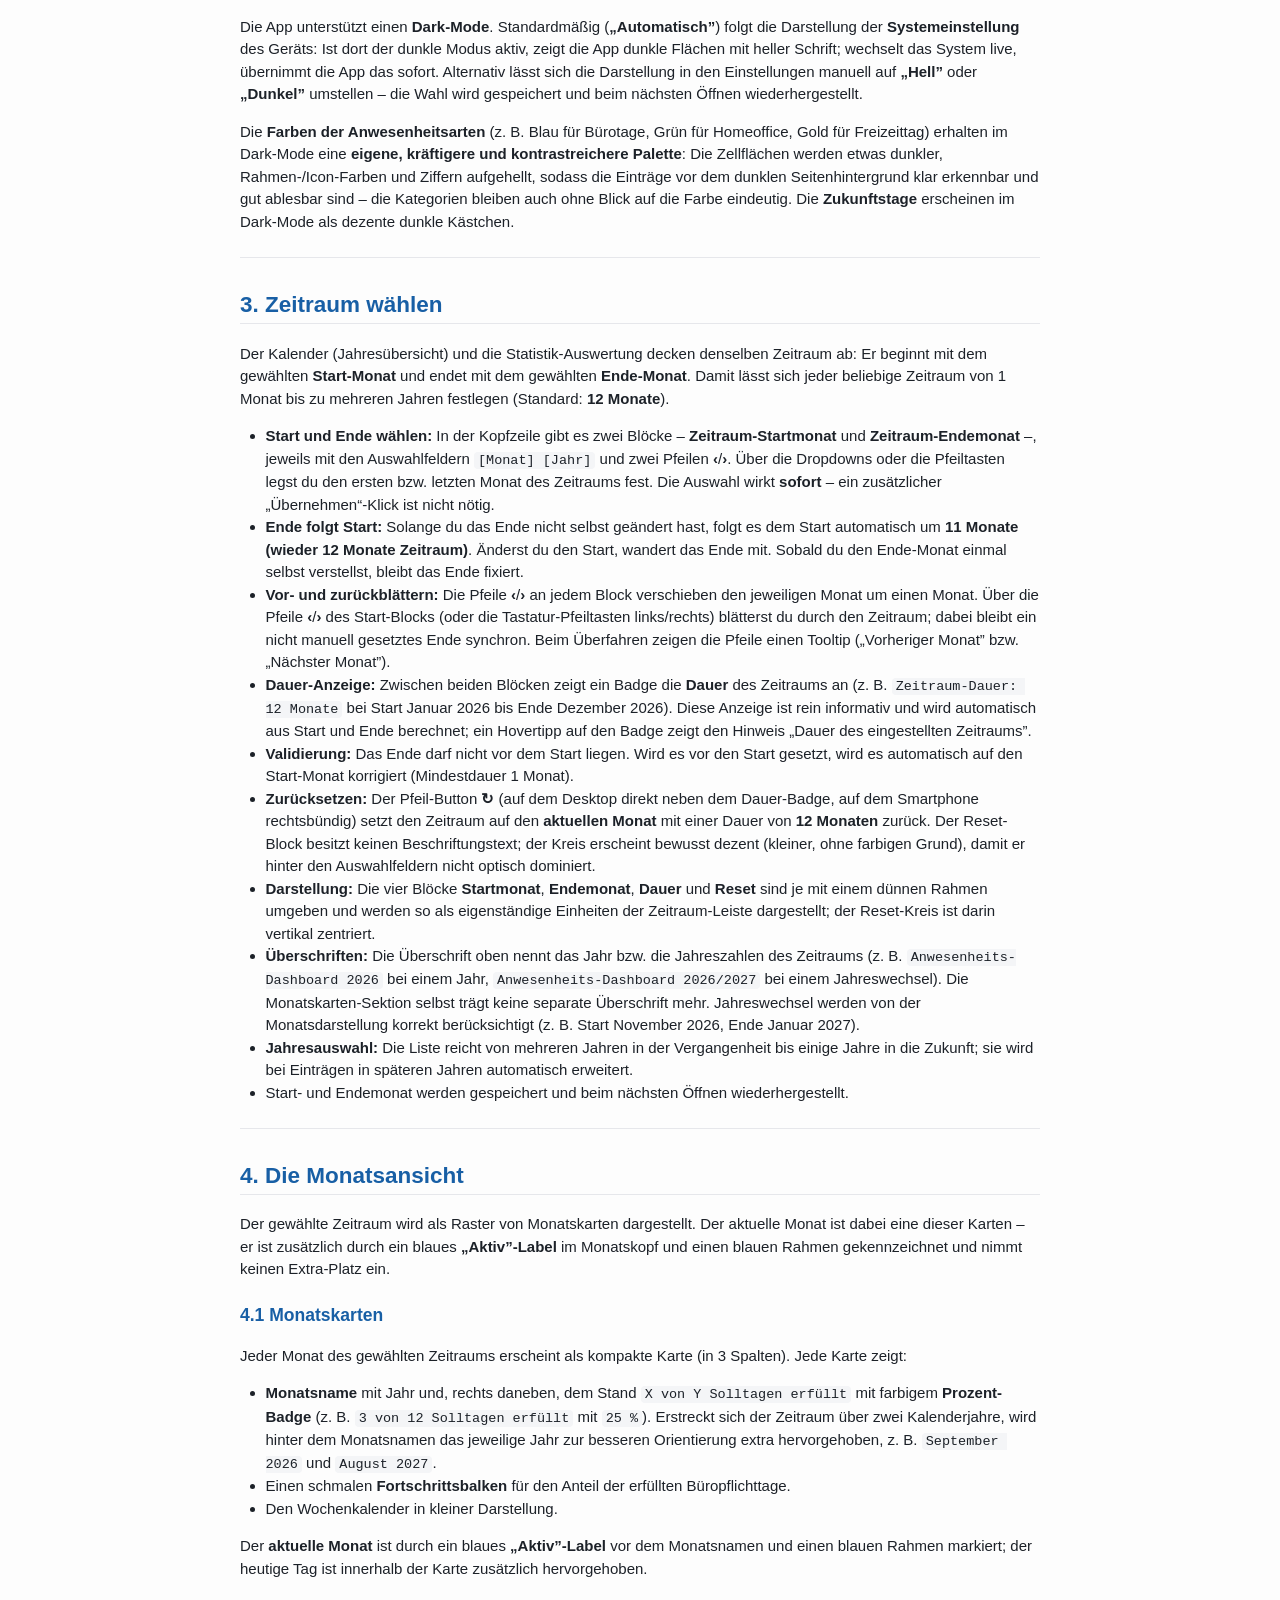
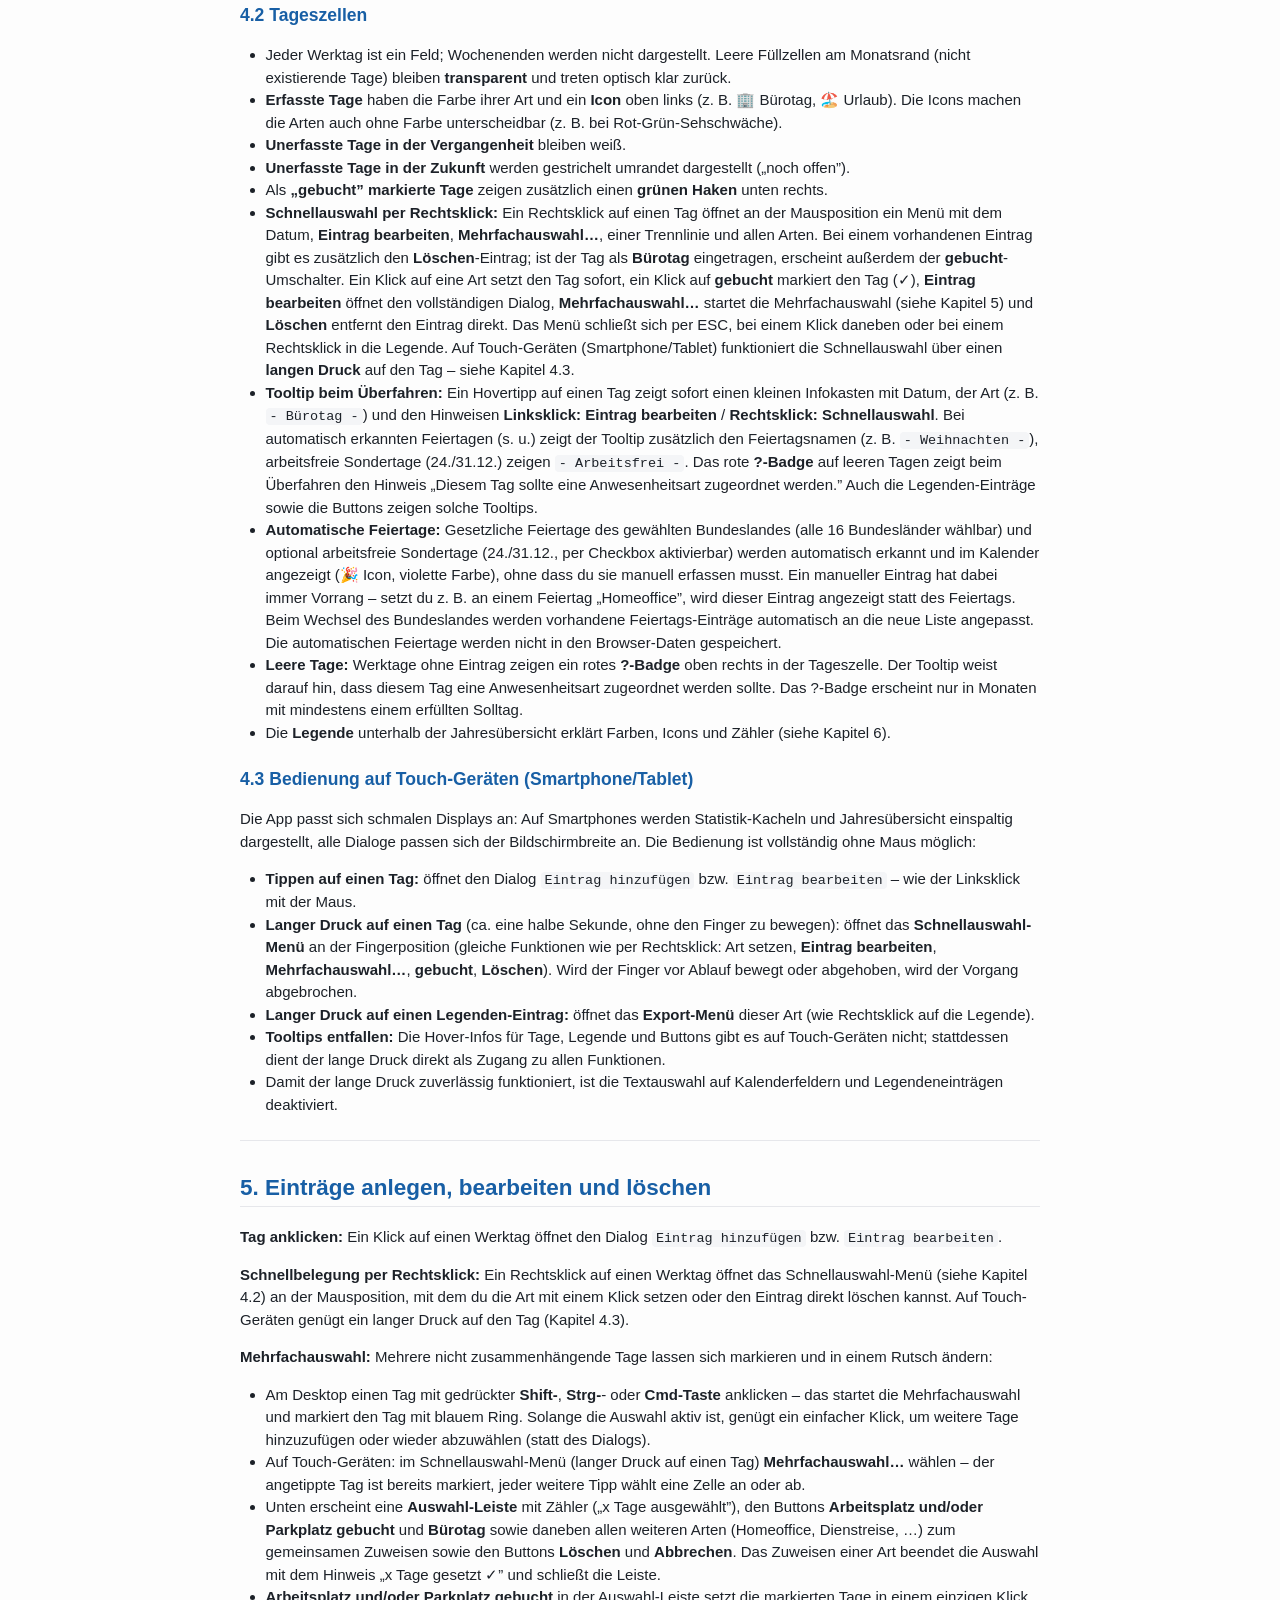
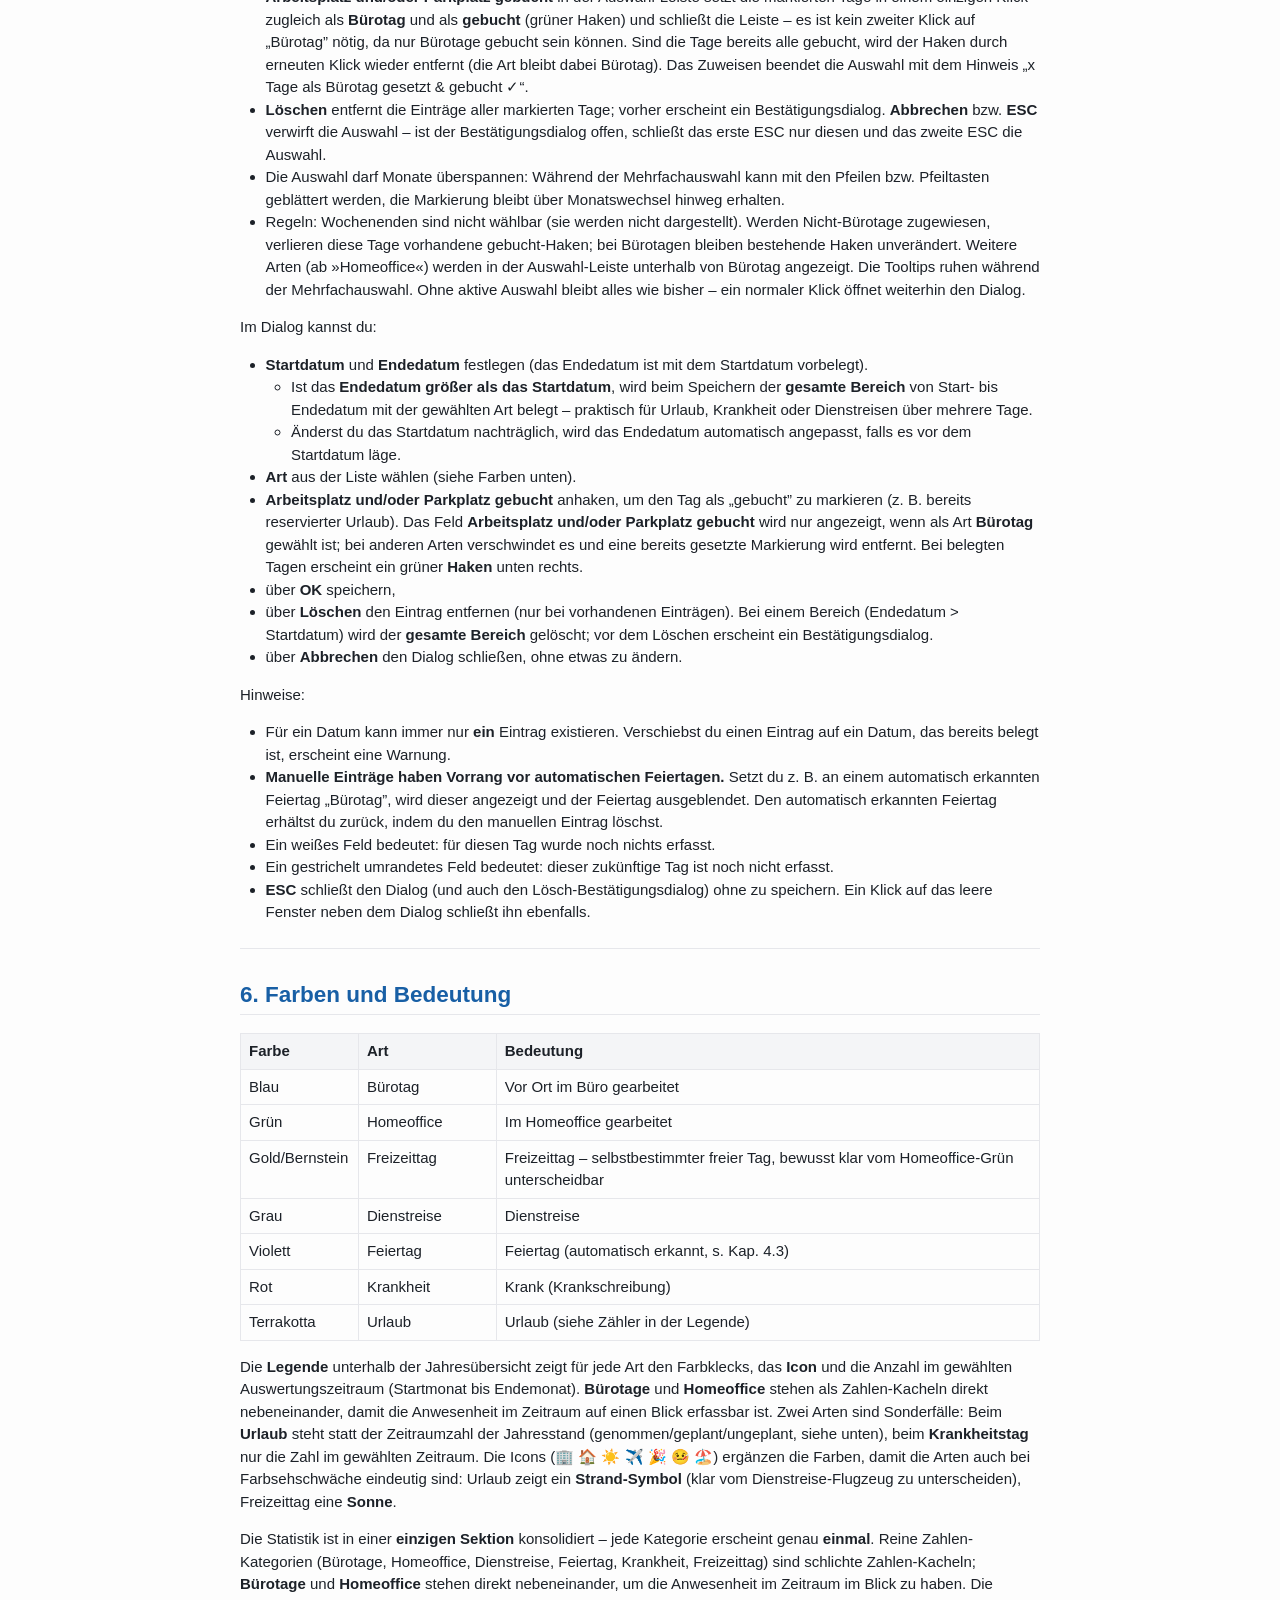
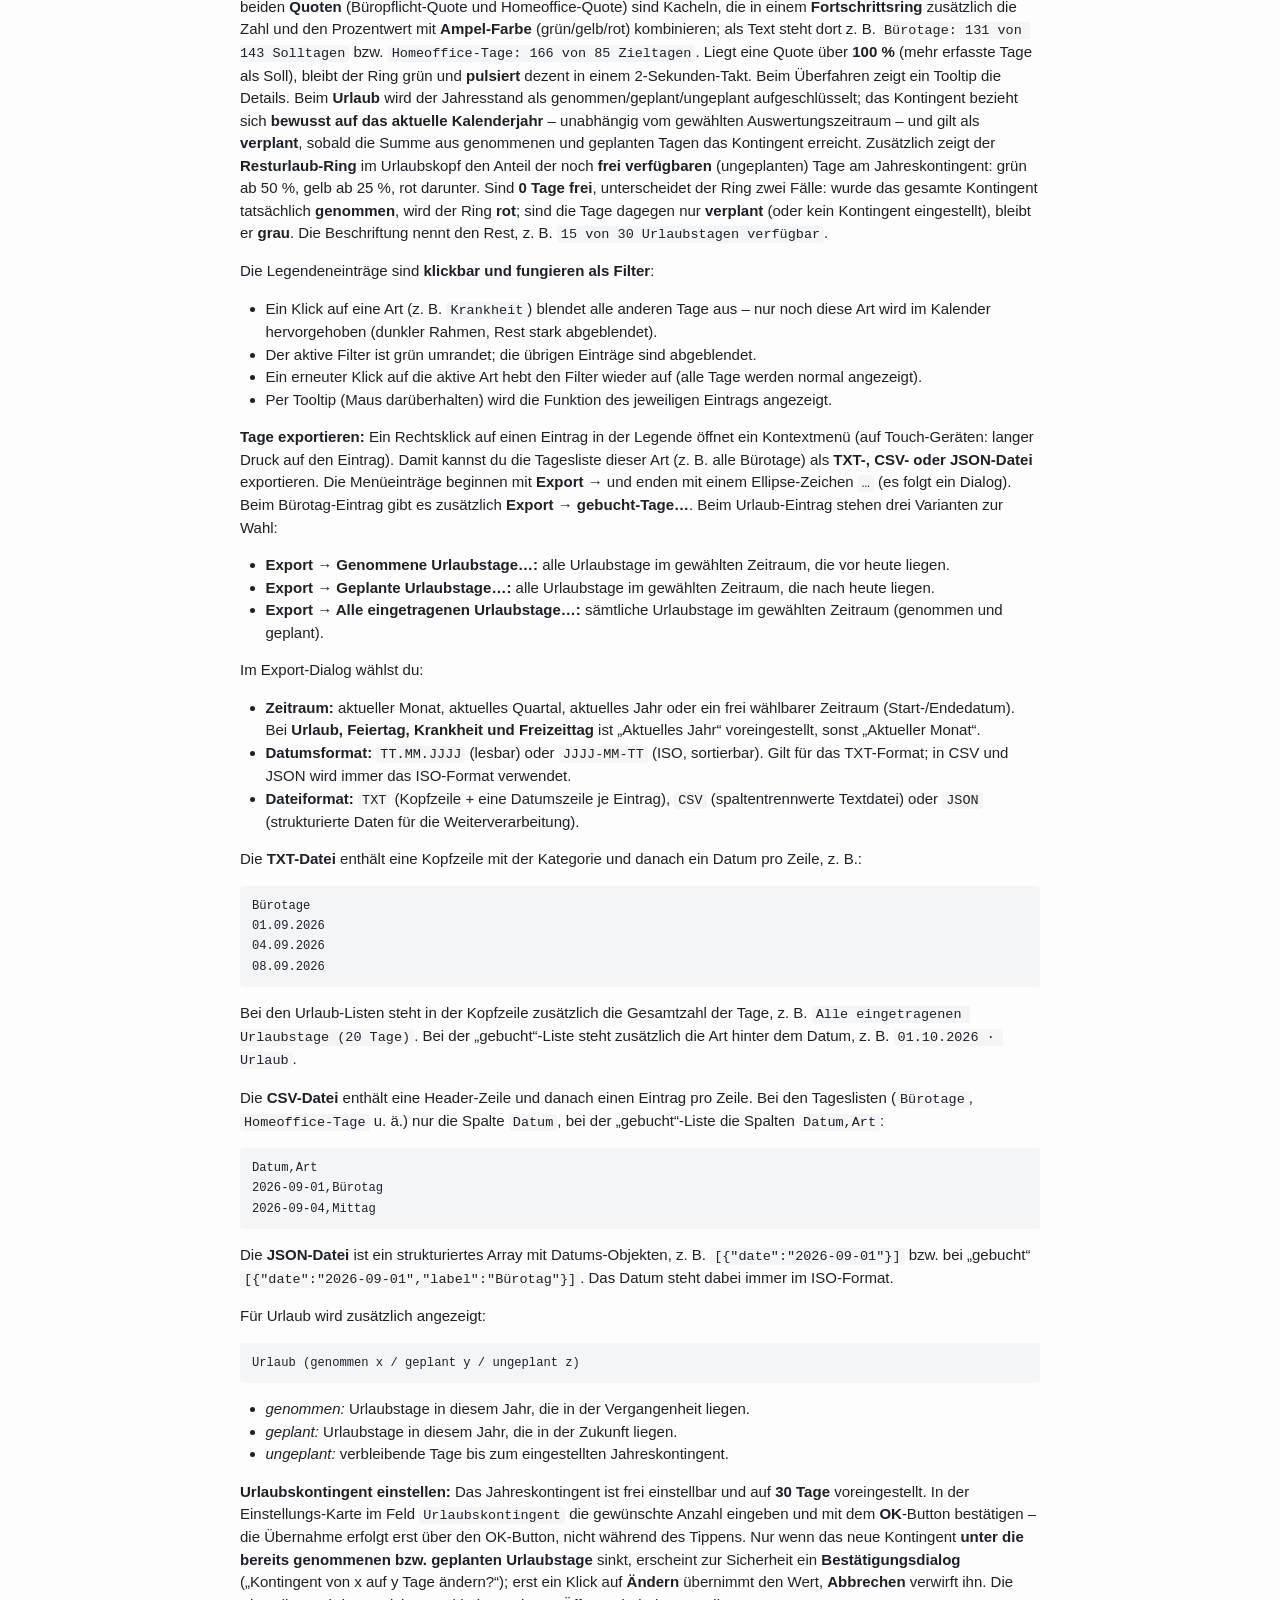
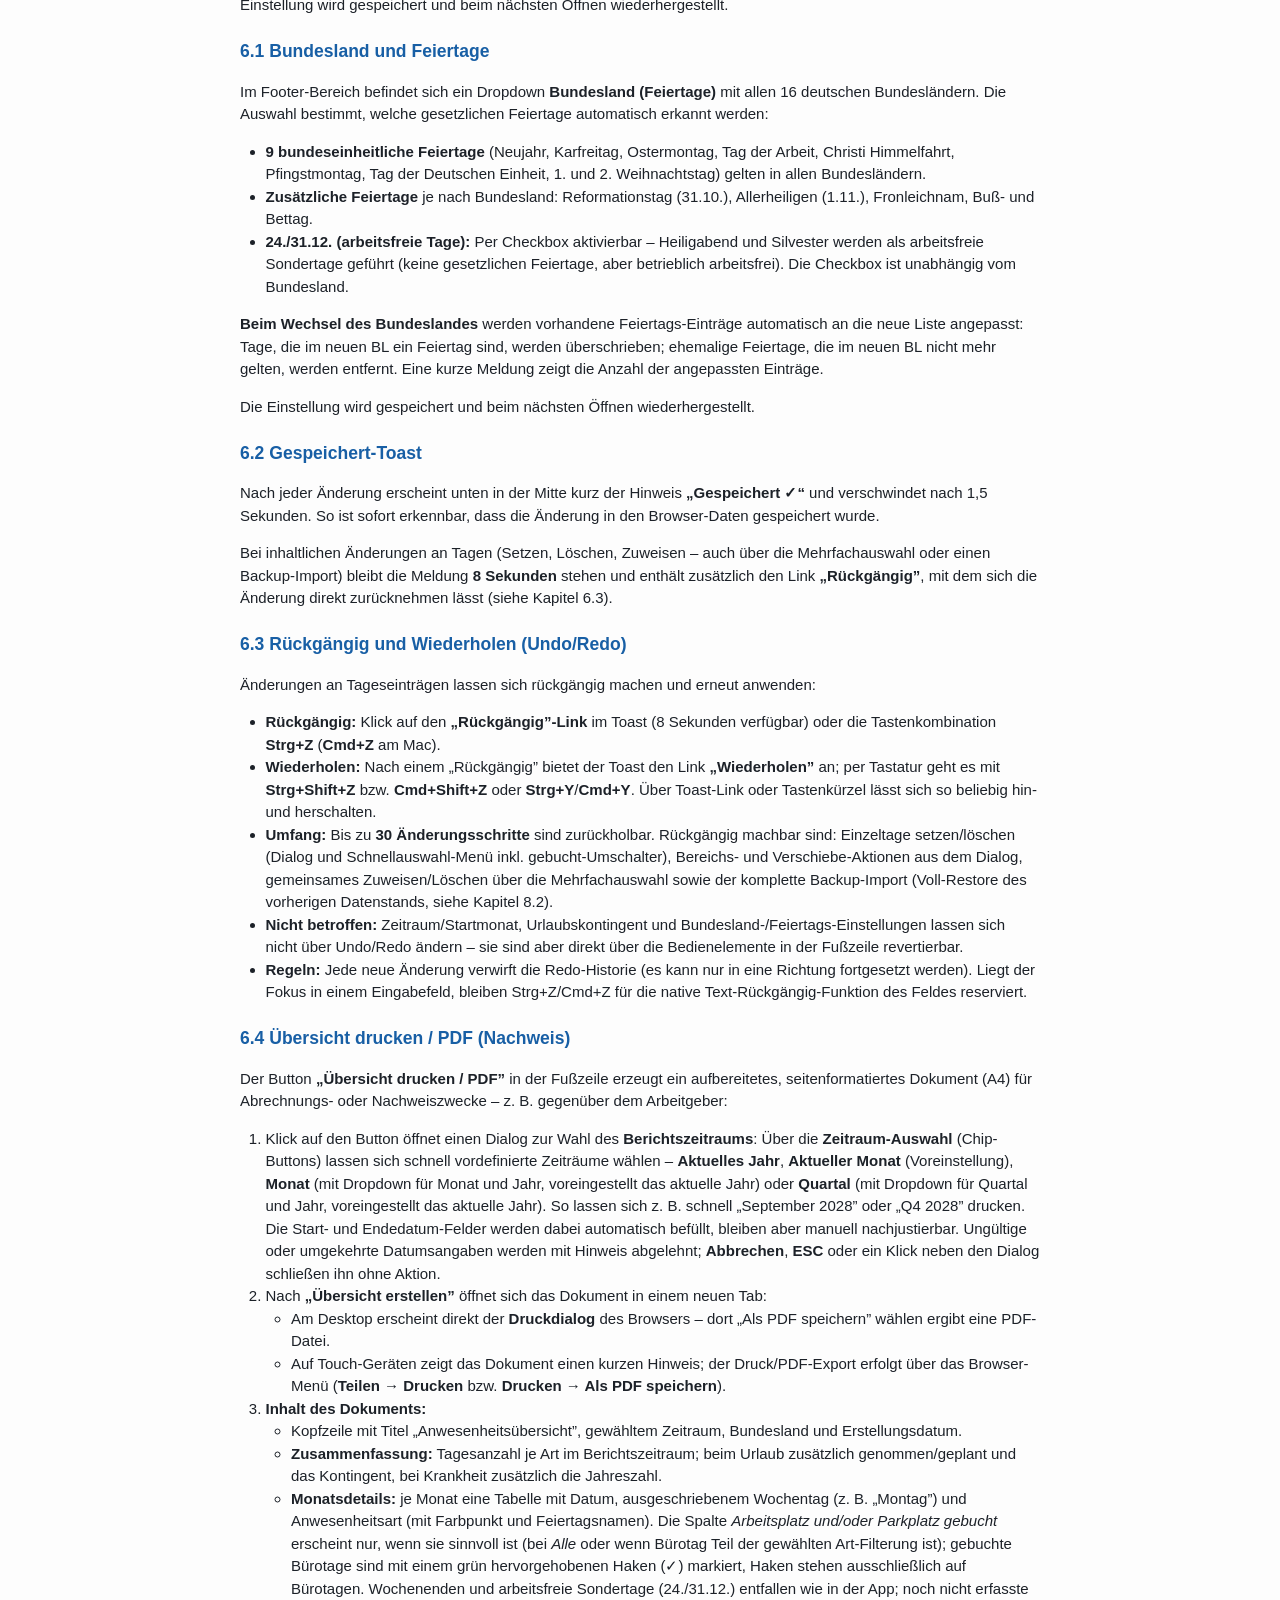
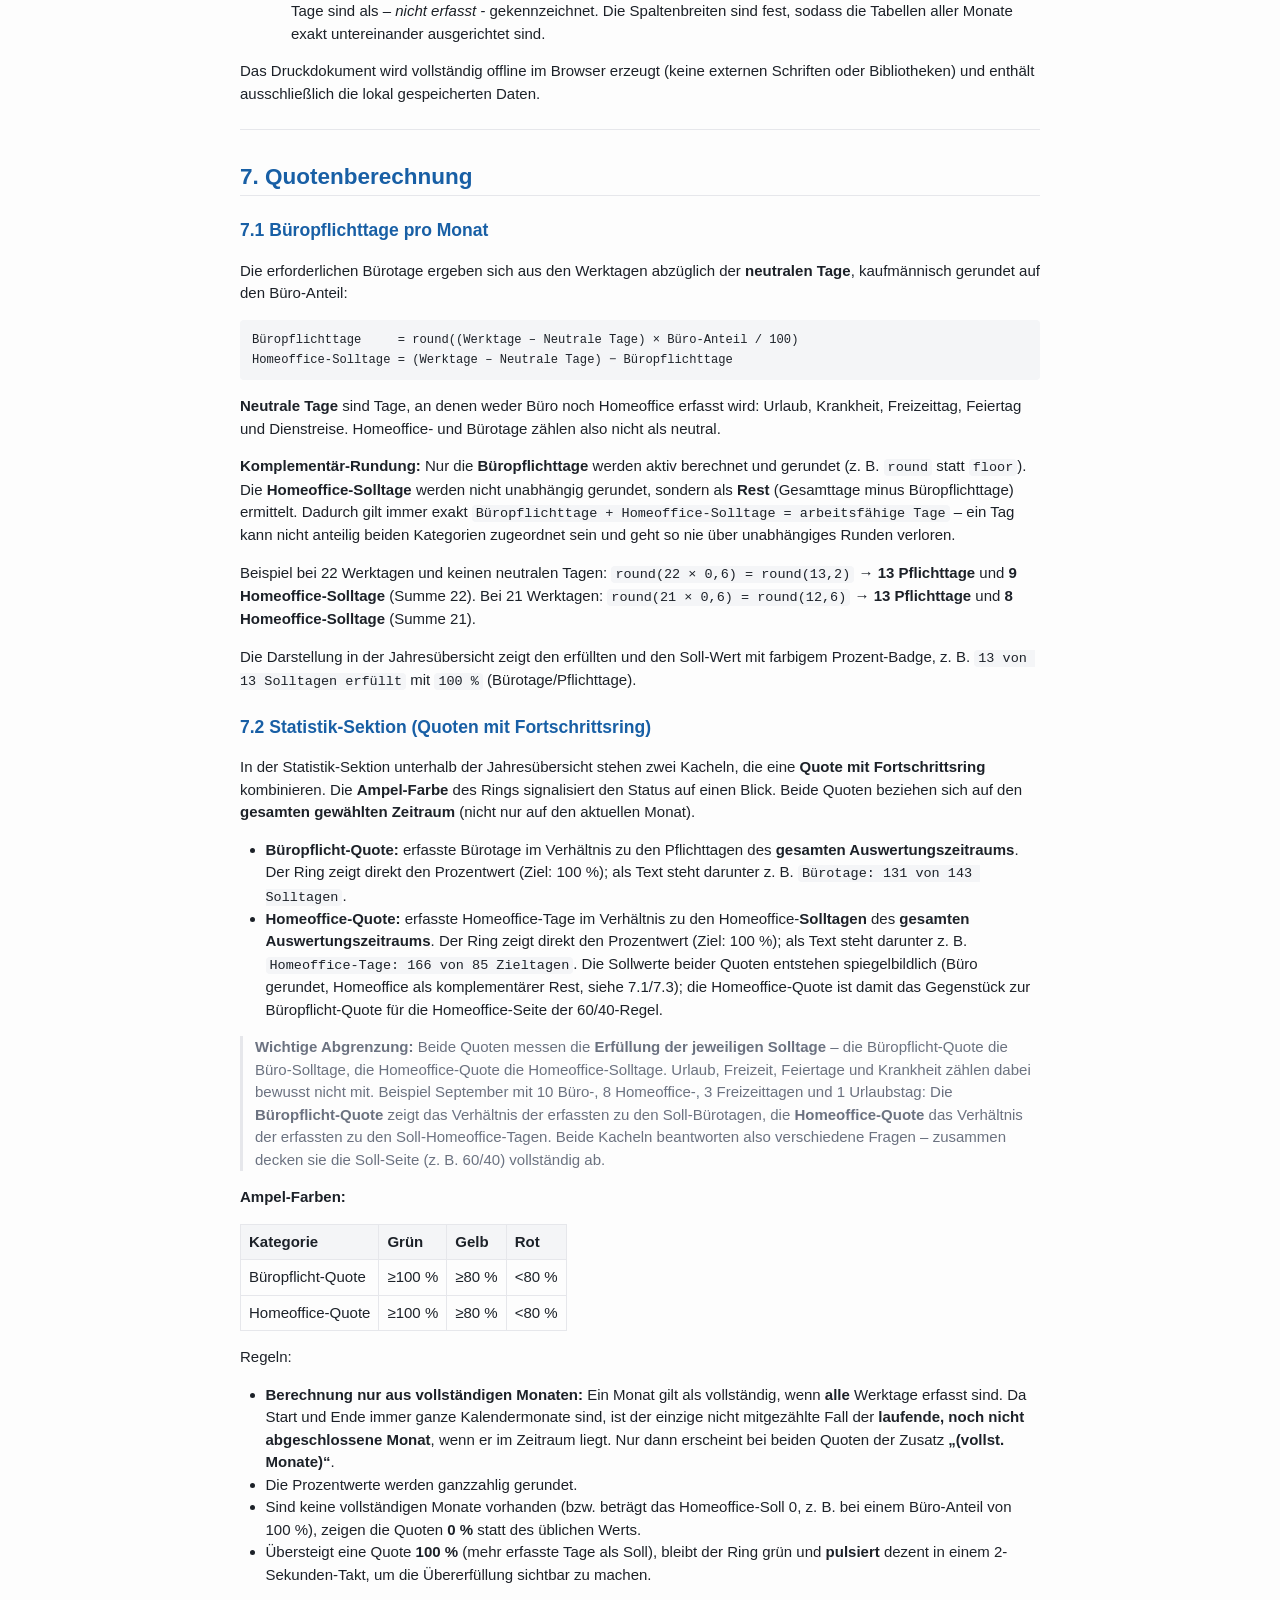
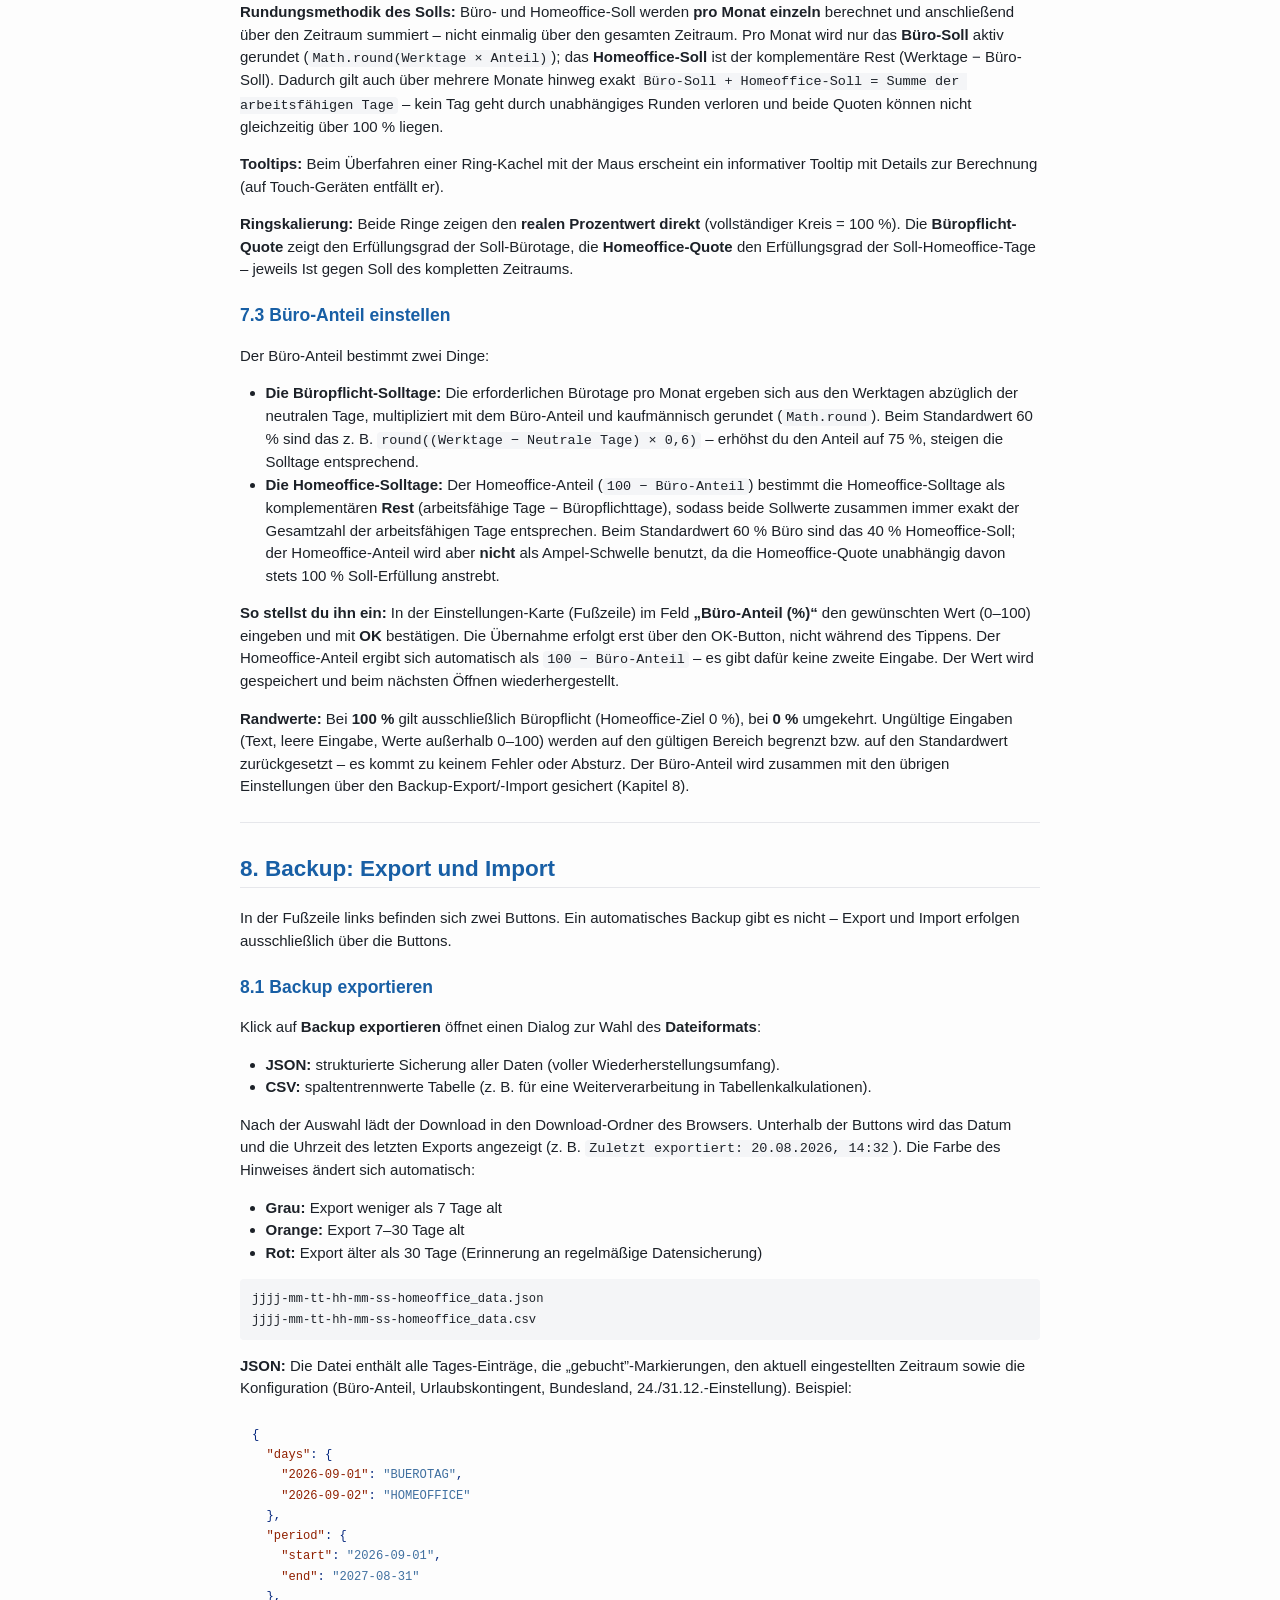
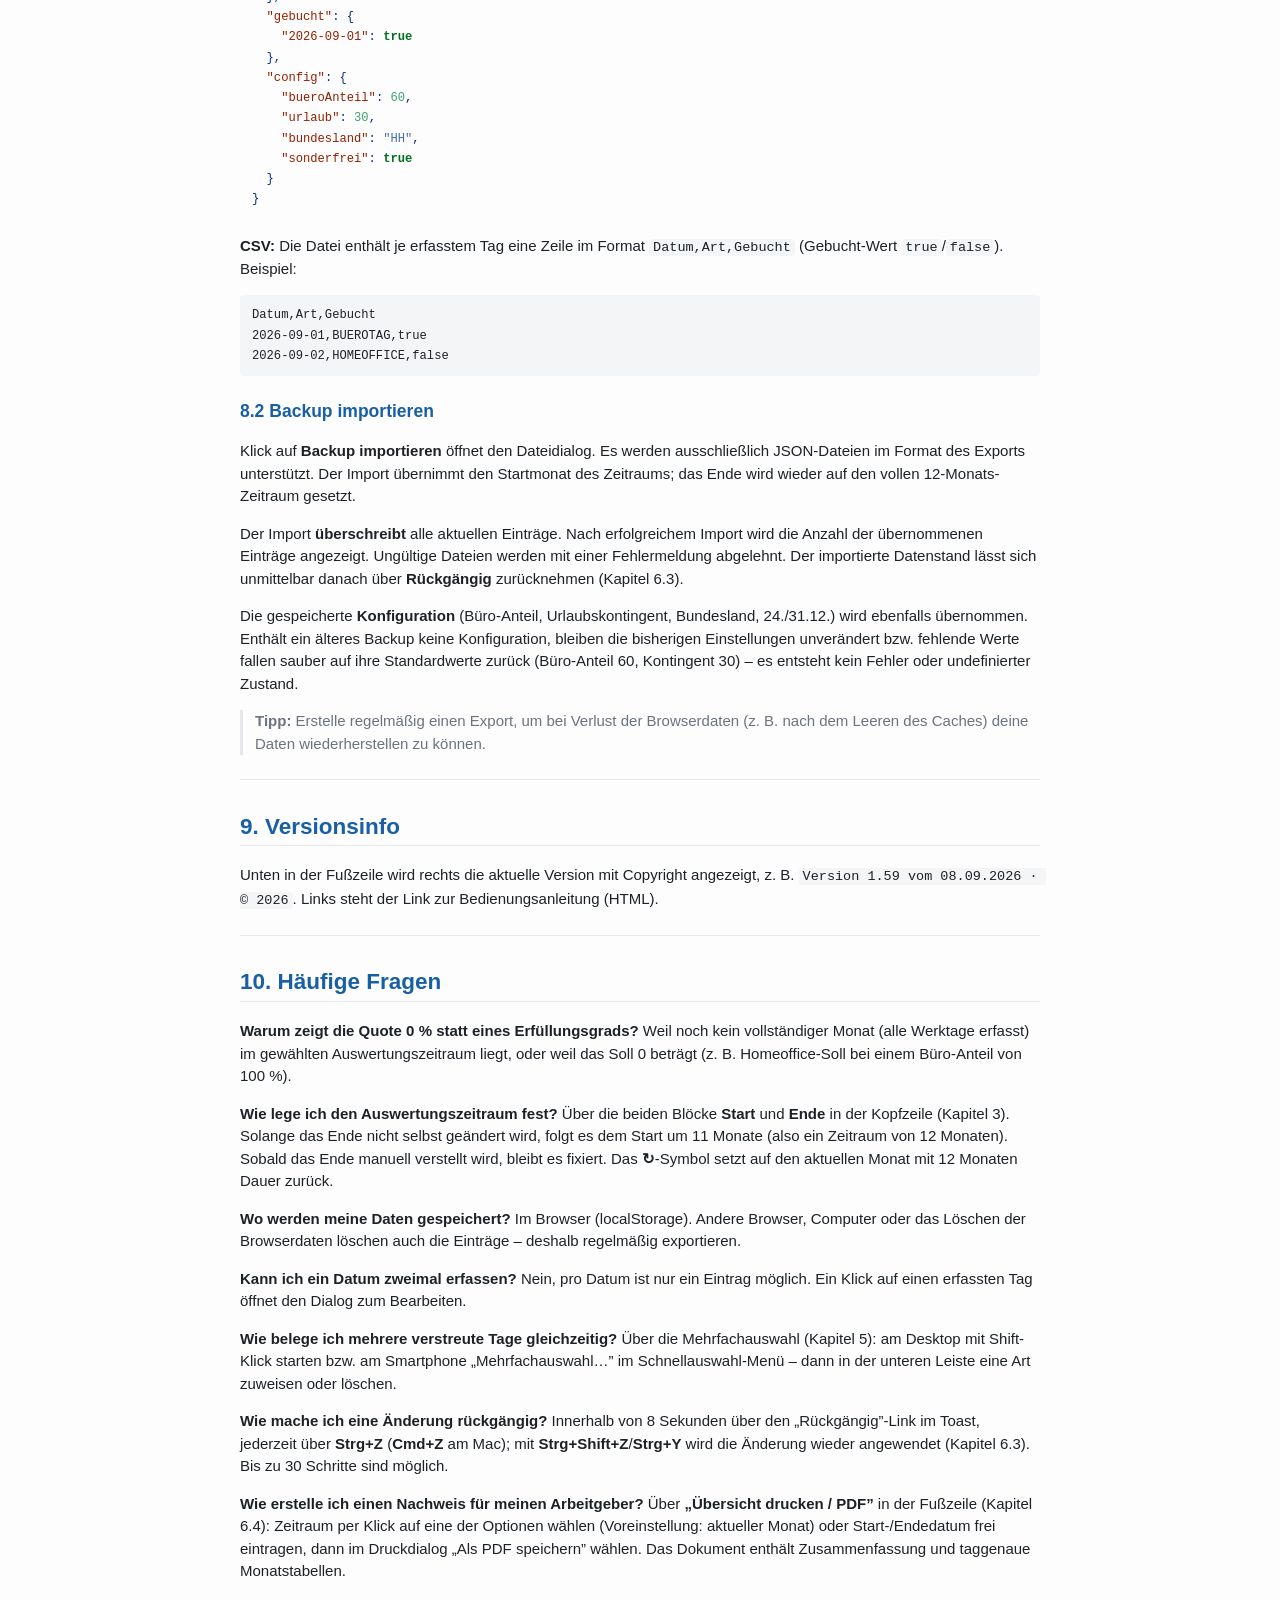
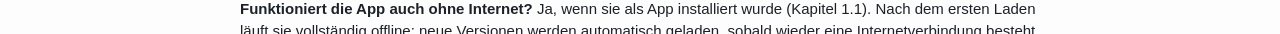
==== commit dc7da248: "Version 1.59 vom 08.09.2026: Einstellungen gruppiert+Auto-Save, Daten-Karte schmaler, Export-Status " ====
--- a/Bedienungsanleitung.html
+++ b/Bedienungsanleitung.html
@@ -257,8 +257,8 @@
 </header>
 <h1 id="bedienungsanleitung">Bedienungsanleitung</h1>
 <h2
-id="anwesenheits-dashboard-version-1.58-vom-05.09.2026">Anwesenheits-Dashboard
-(Version 1.58 vom 05.09.2026)</h2>
+id="anwesenheits-dashboard-version-1.59-vom-08.09.2026">Anwesenheits-Dashboard
+(Version 1.59 vom 08.09.2026)</h2>
 <p>Die App erfasst für jeden Werktag, ob du im <strong>Büro</strong>
 oder im <strong>Homeoffice</strong> gearbeitet hast. Urlaub, Krankheit
 und andere Sonderformen sind zwar keine Arbeit, sollen aber ebenfalls
@@ -1170,7 +1170,7 @@
 <hr />
 <h2 id="versionsinfo">9. Versionsinfo</h2>
 <p>Unten in der Fußzeile wird rechts die aktuelle Version mit Copyright
-angezeigt, z. B. <code>Version 1.58 vom 05.09.2026 · © 2026</code>.
+angezeigt, z. B. <code>Version 1.59 vom 08.09.2026 · © 2026</code>.
 Links steht der Link zur Bedienungsanleitung (HTML).</p>
 <hr />
 <h2 id="häufige-fragen">10. Häufige Fragen</h2>
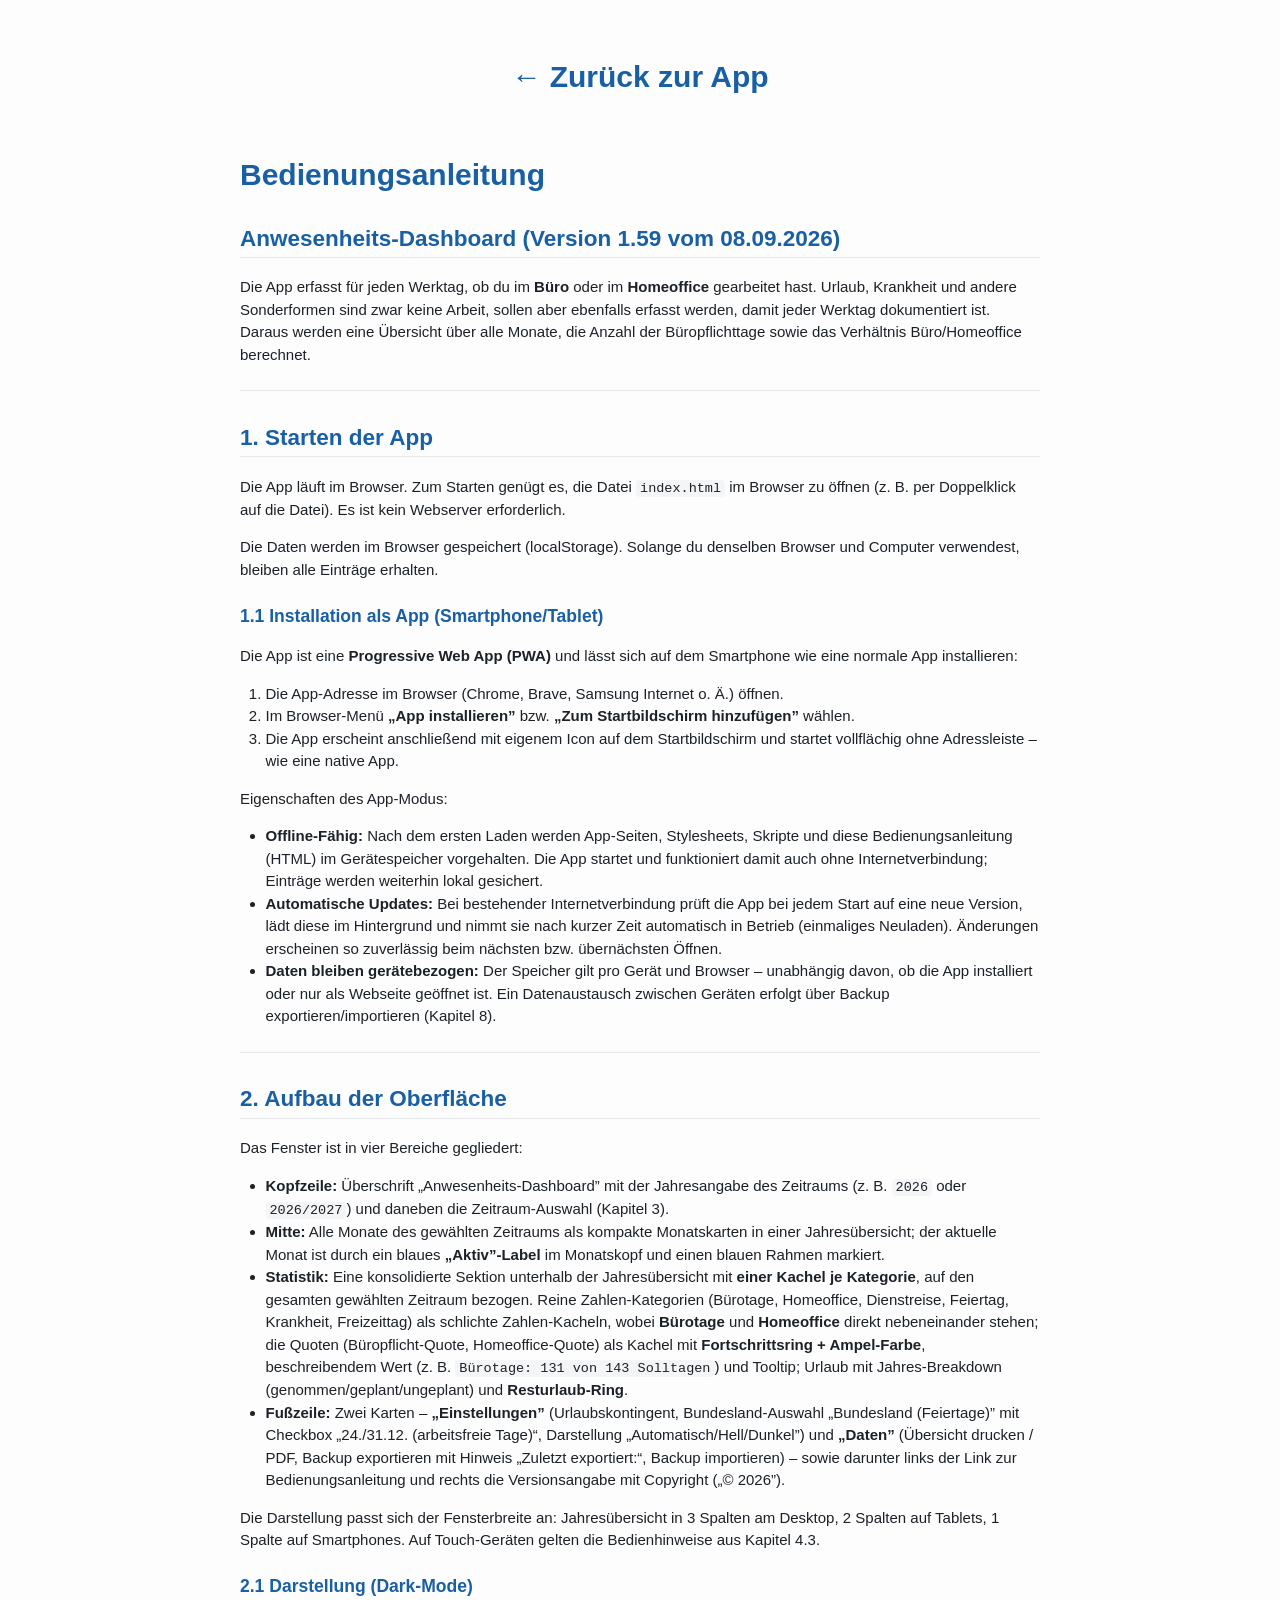
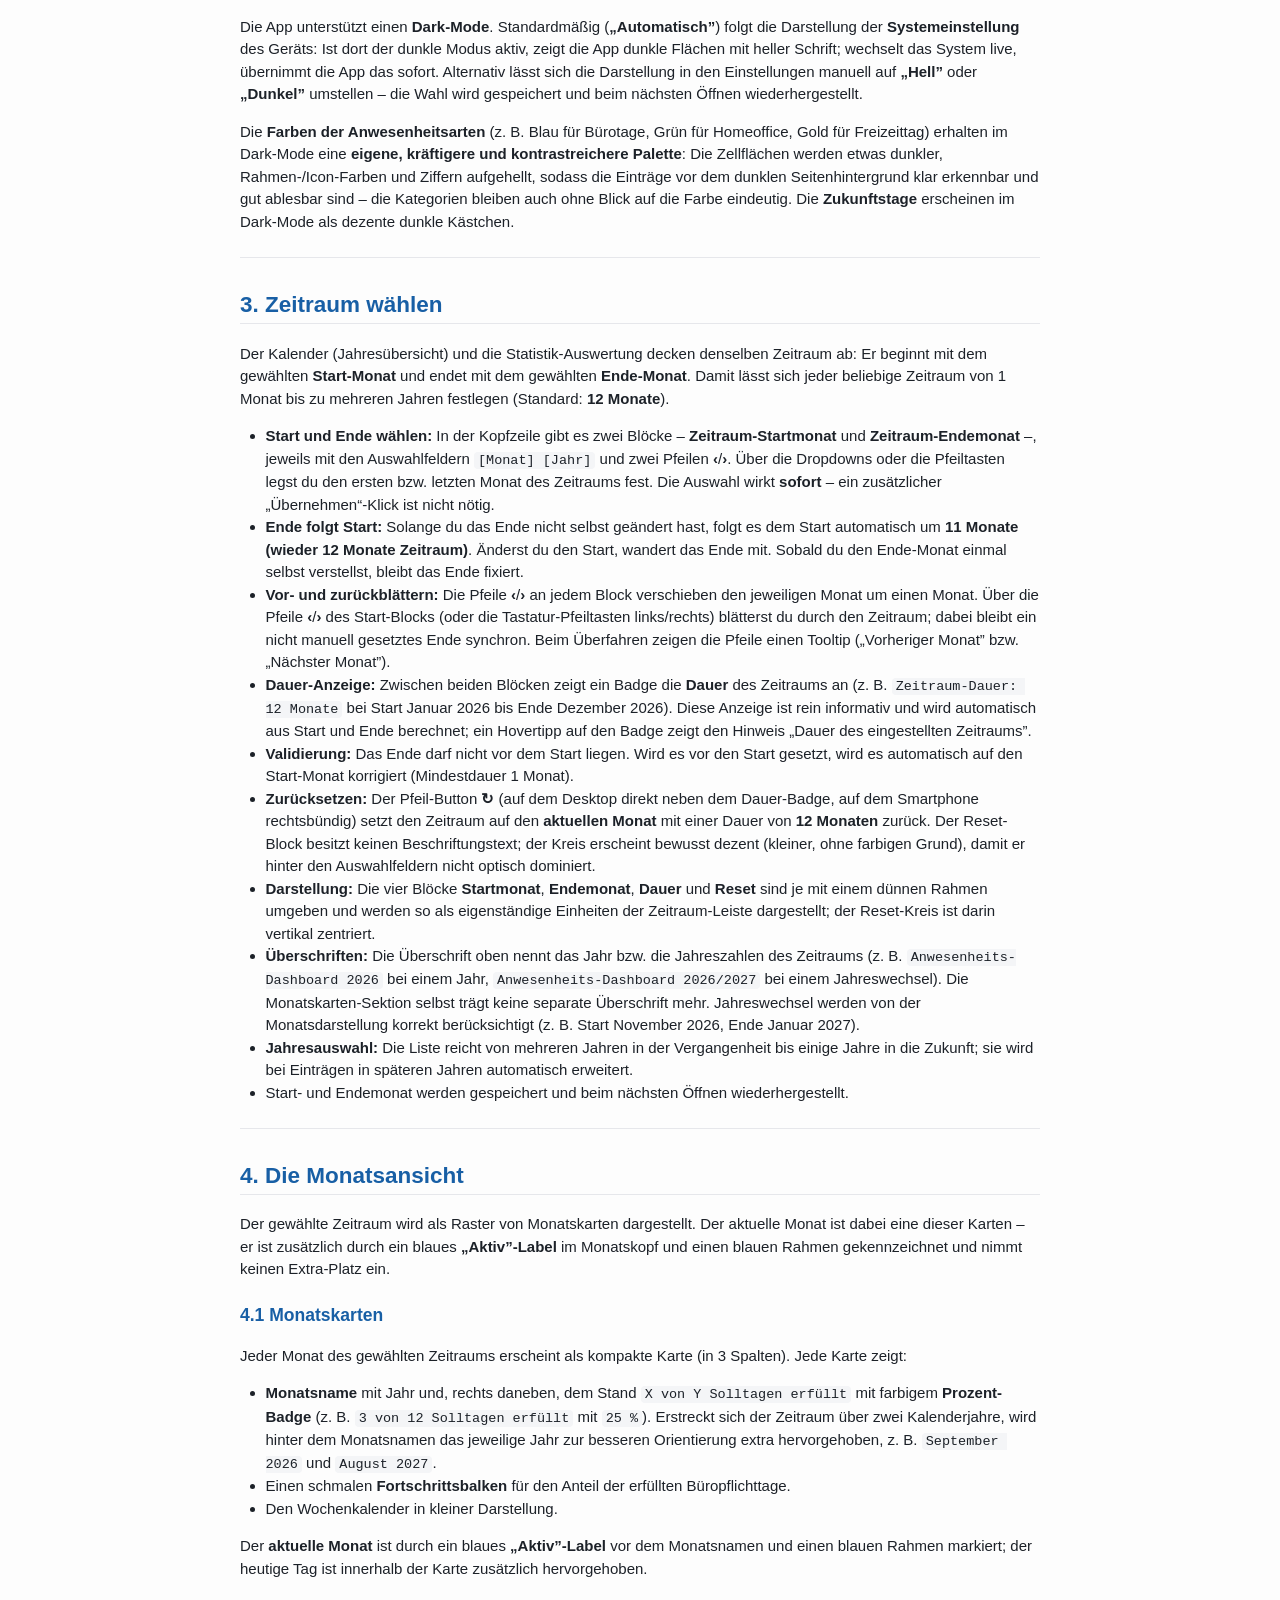
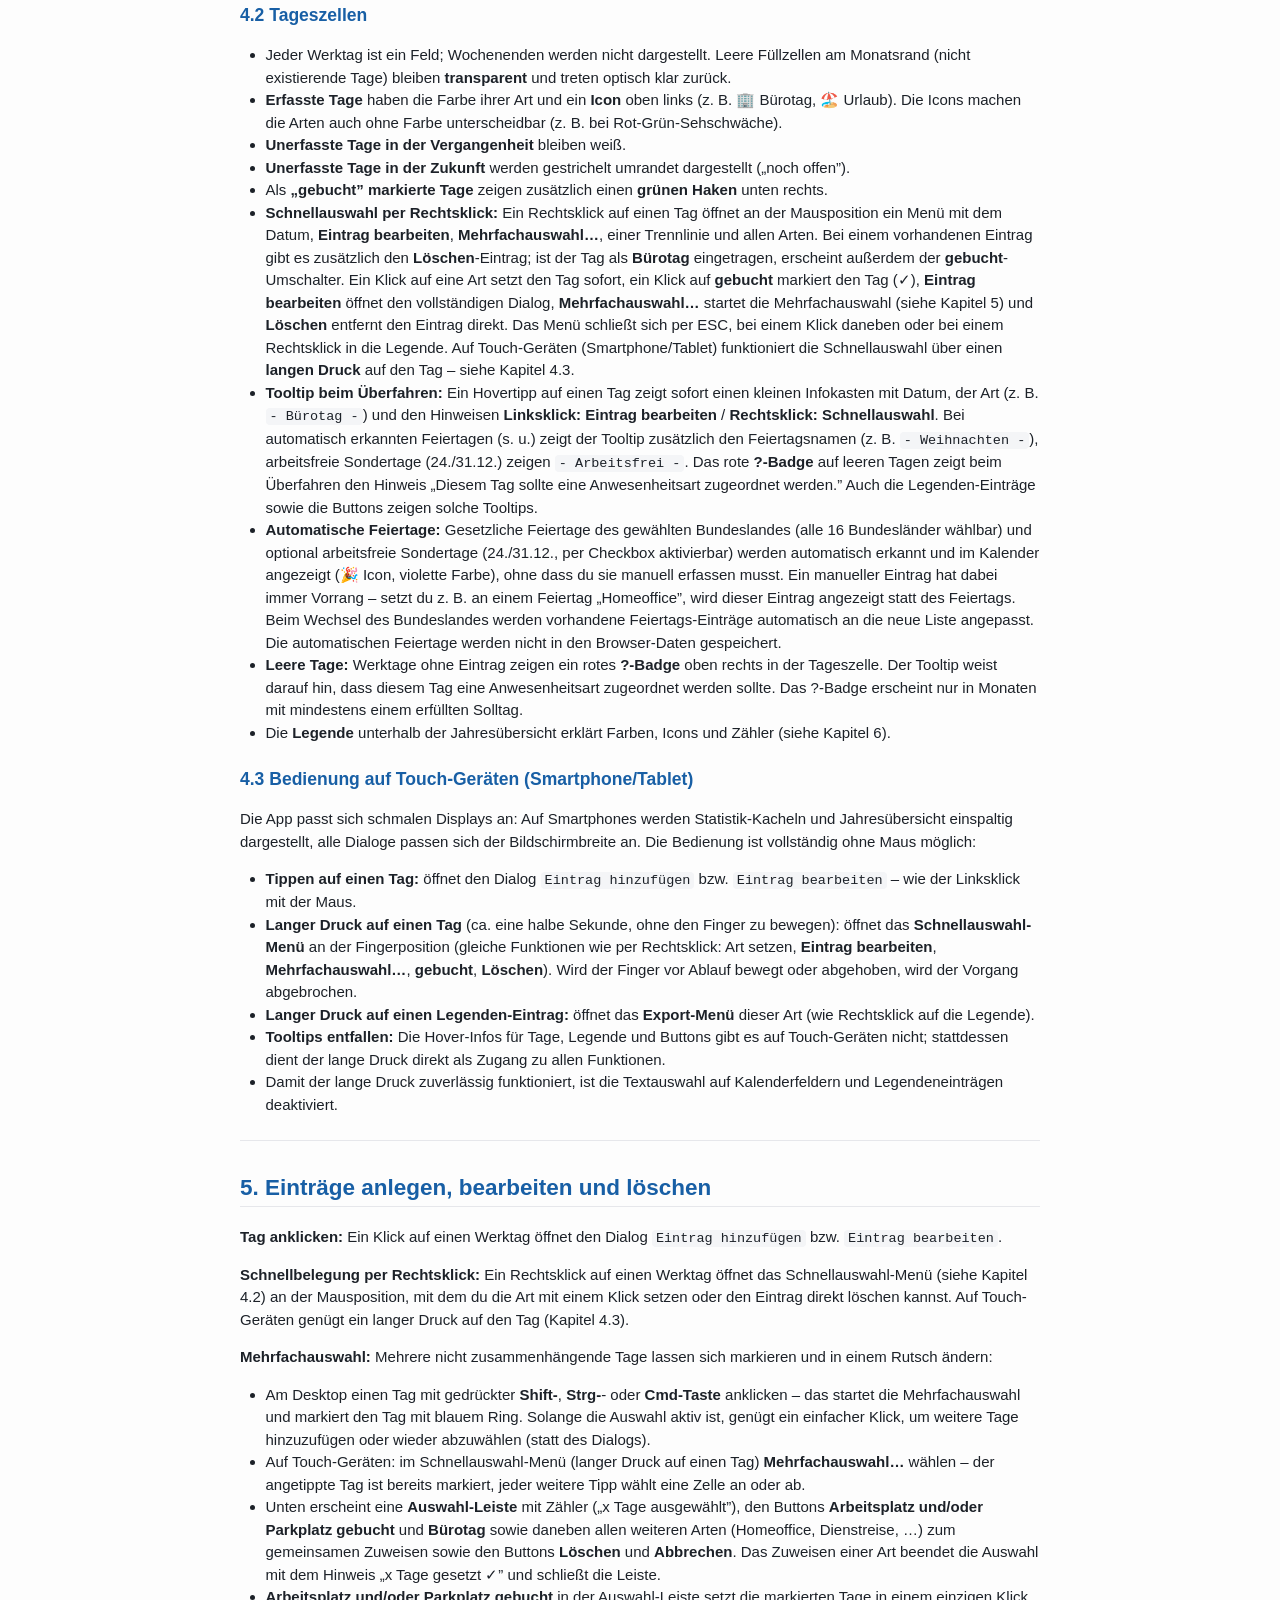
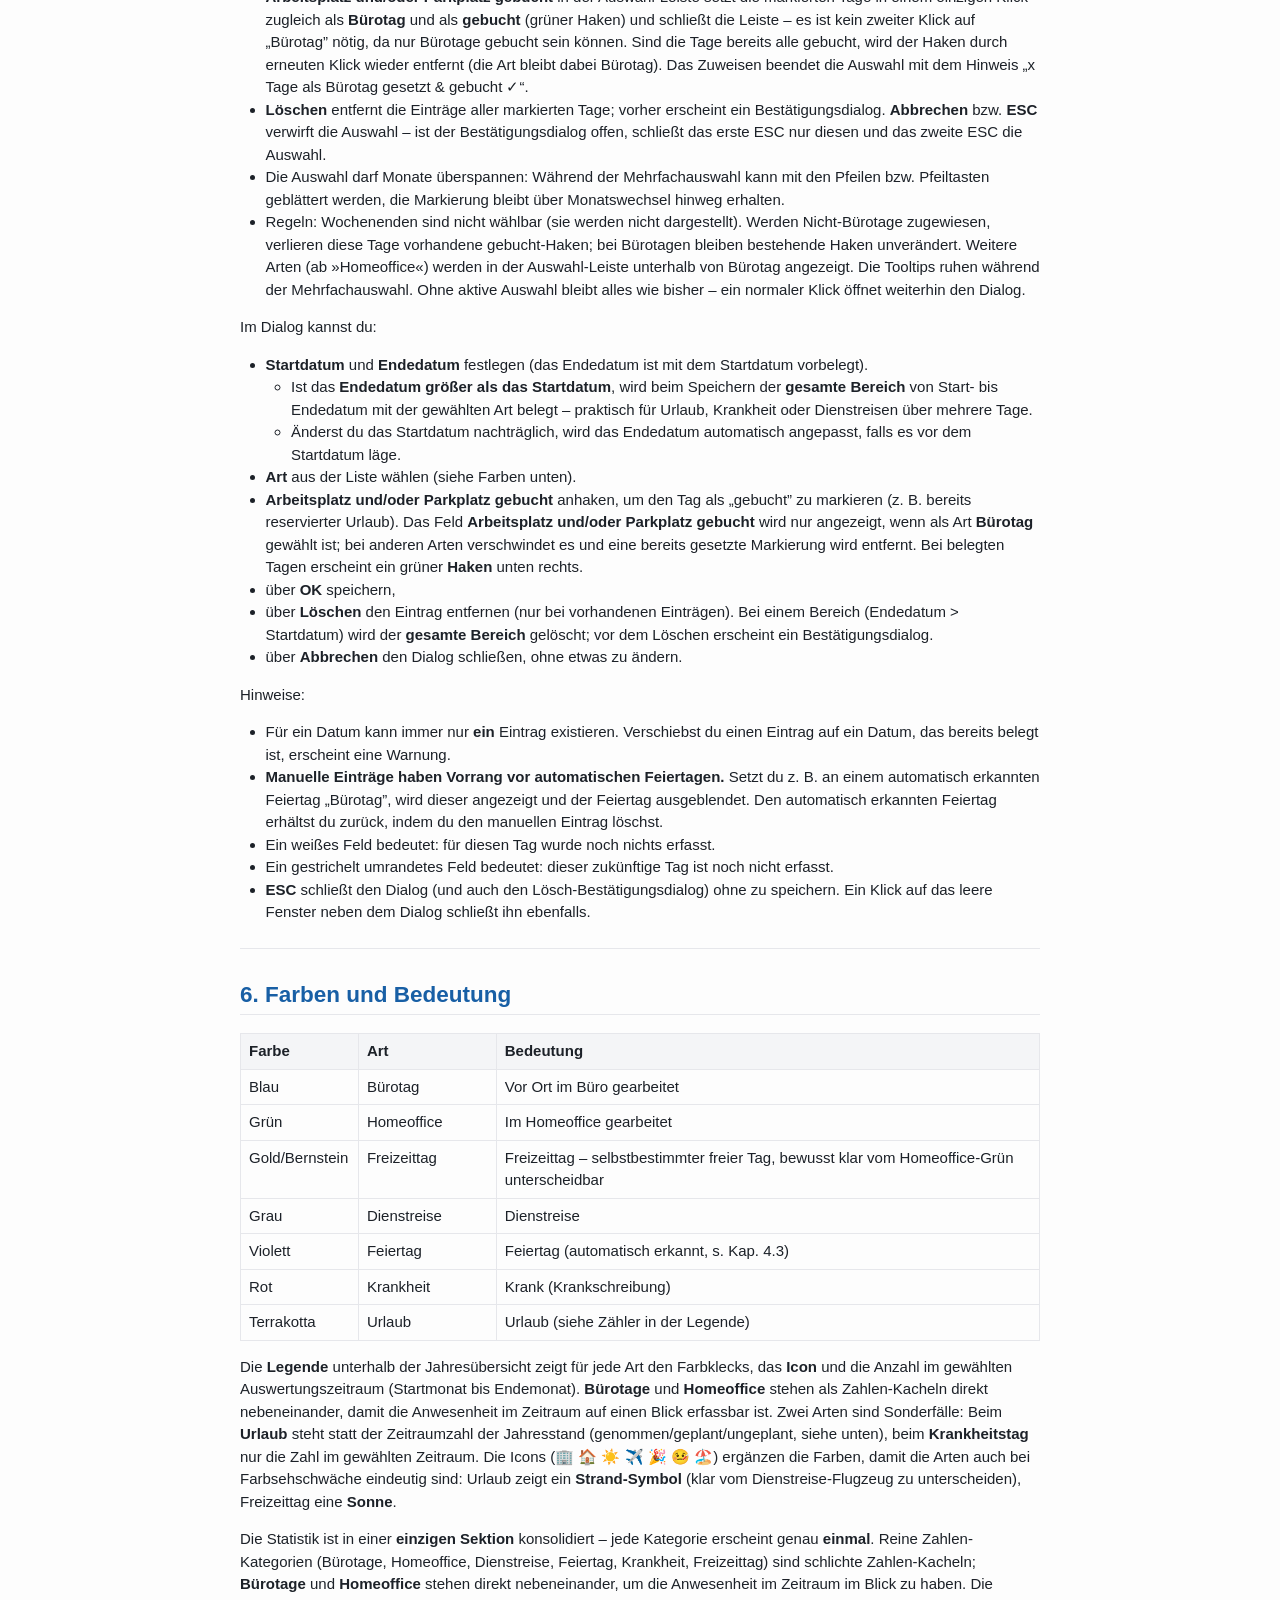
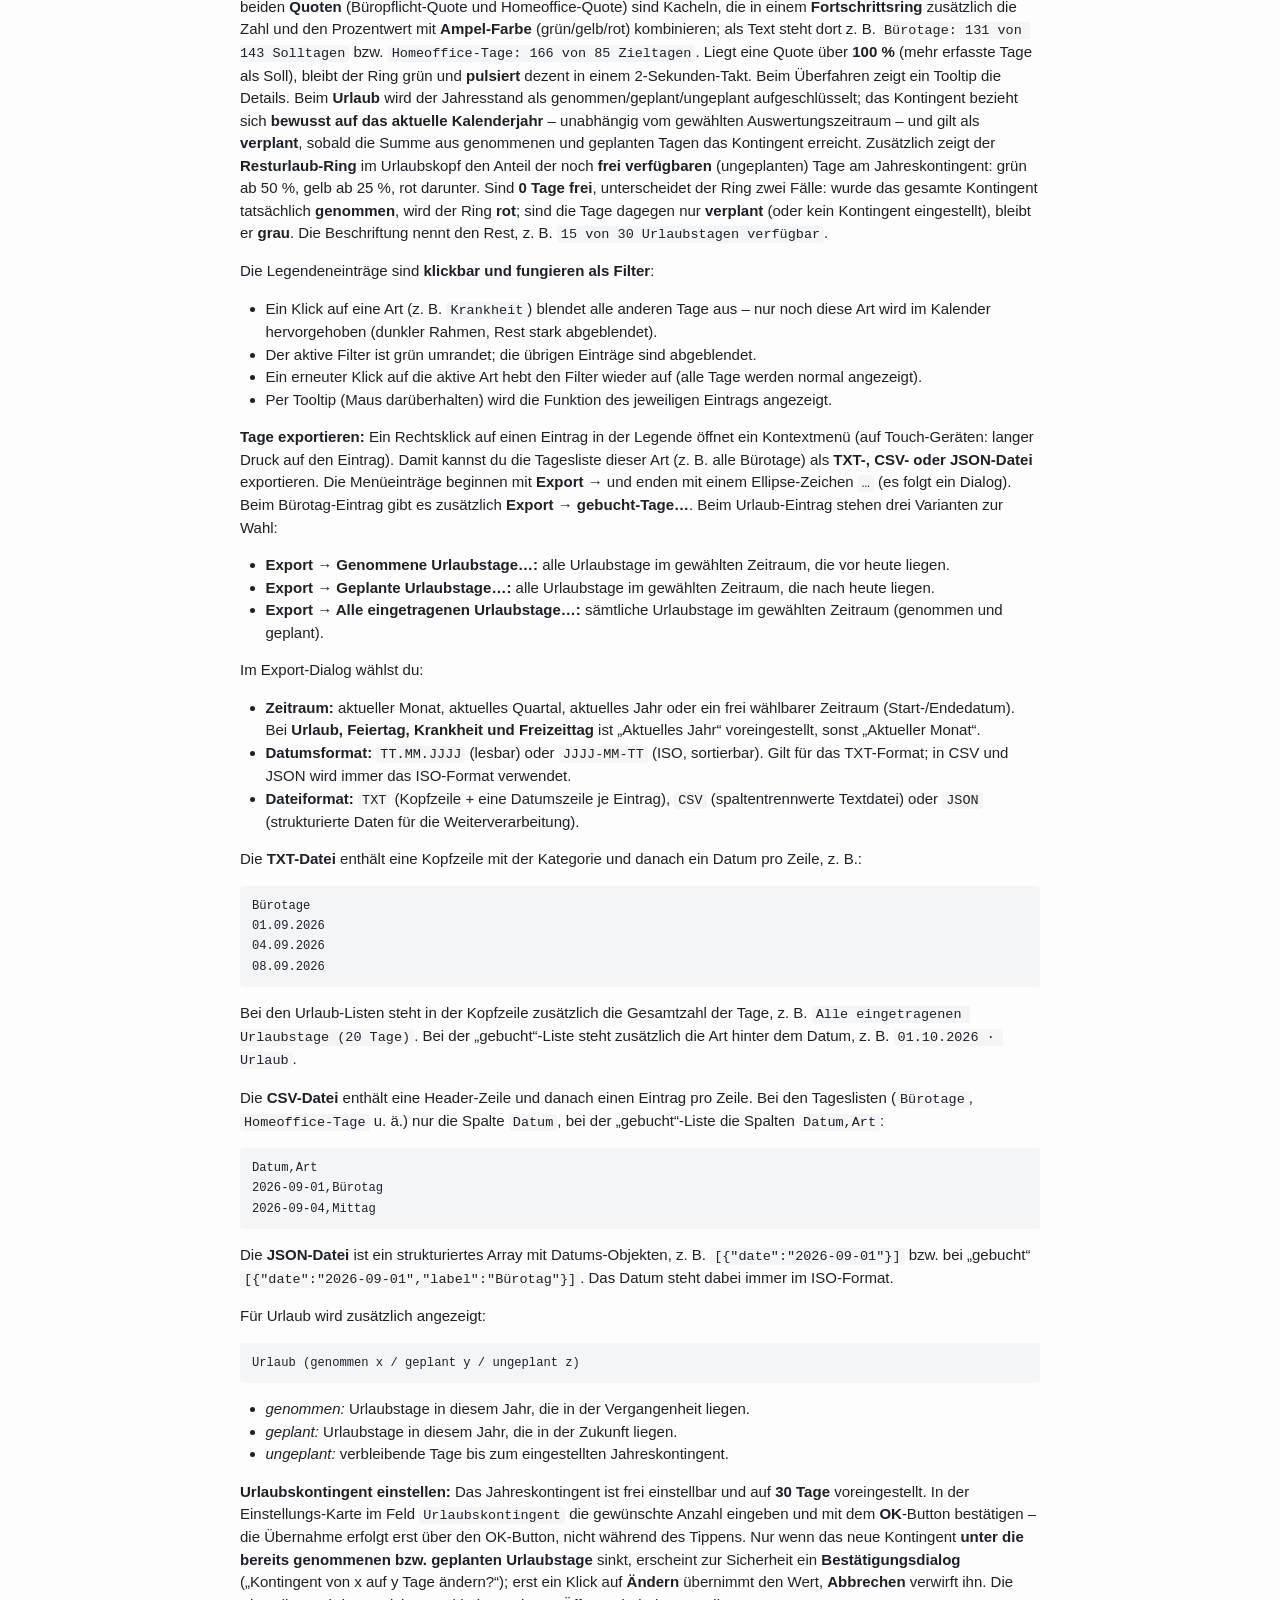
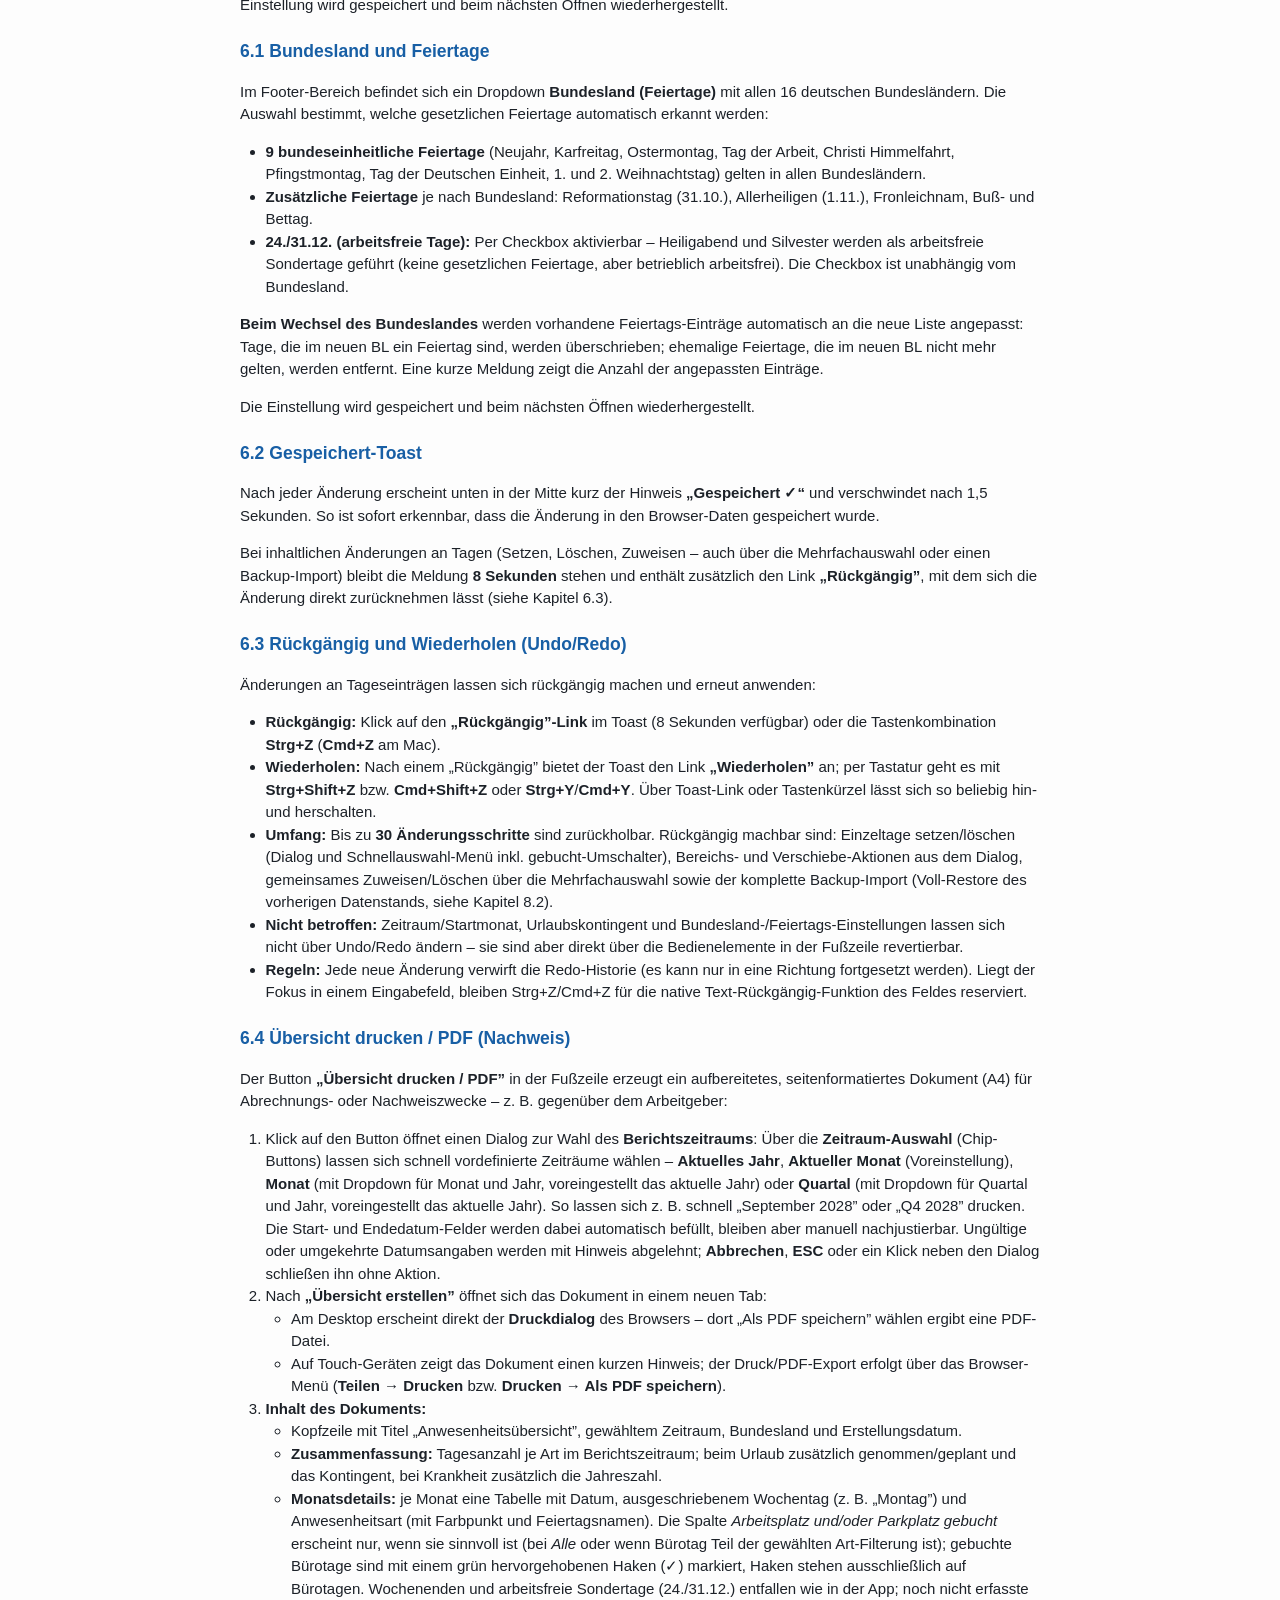
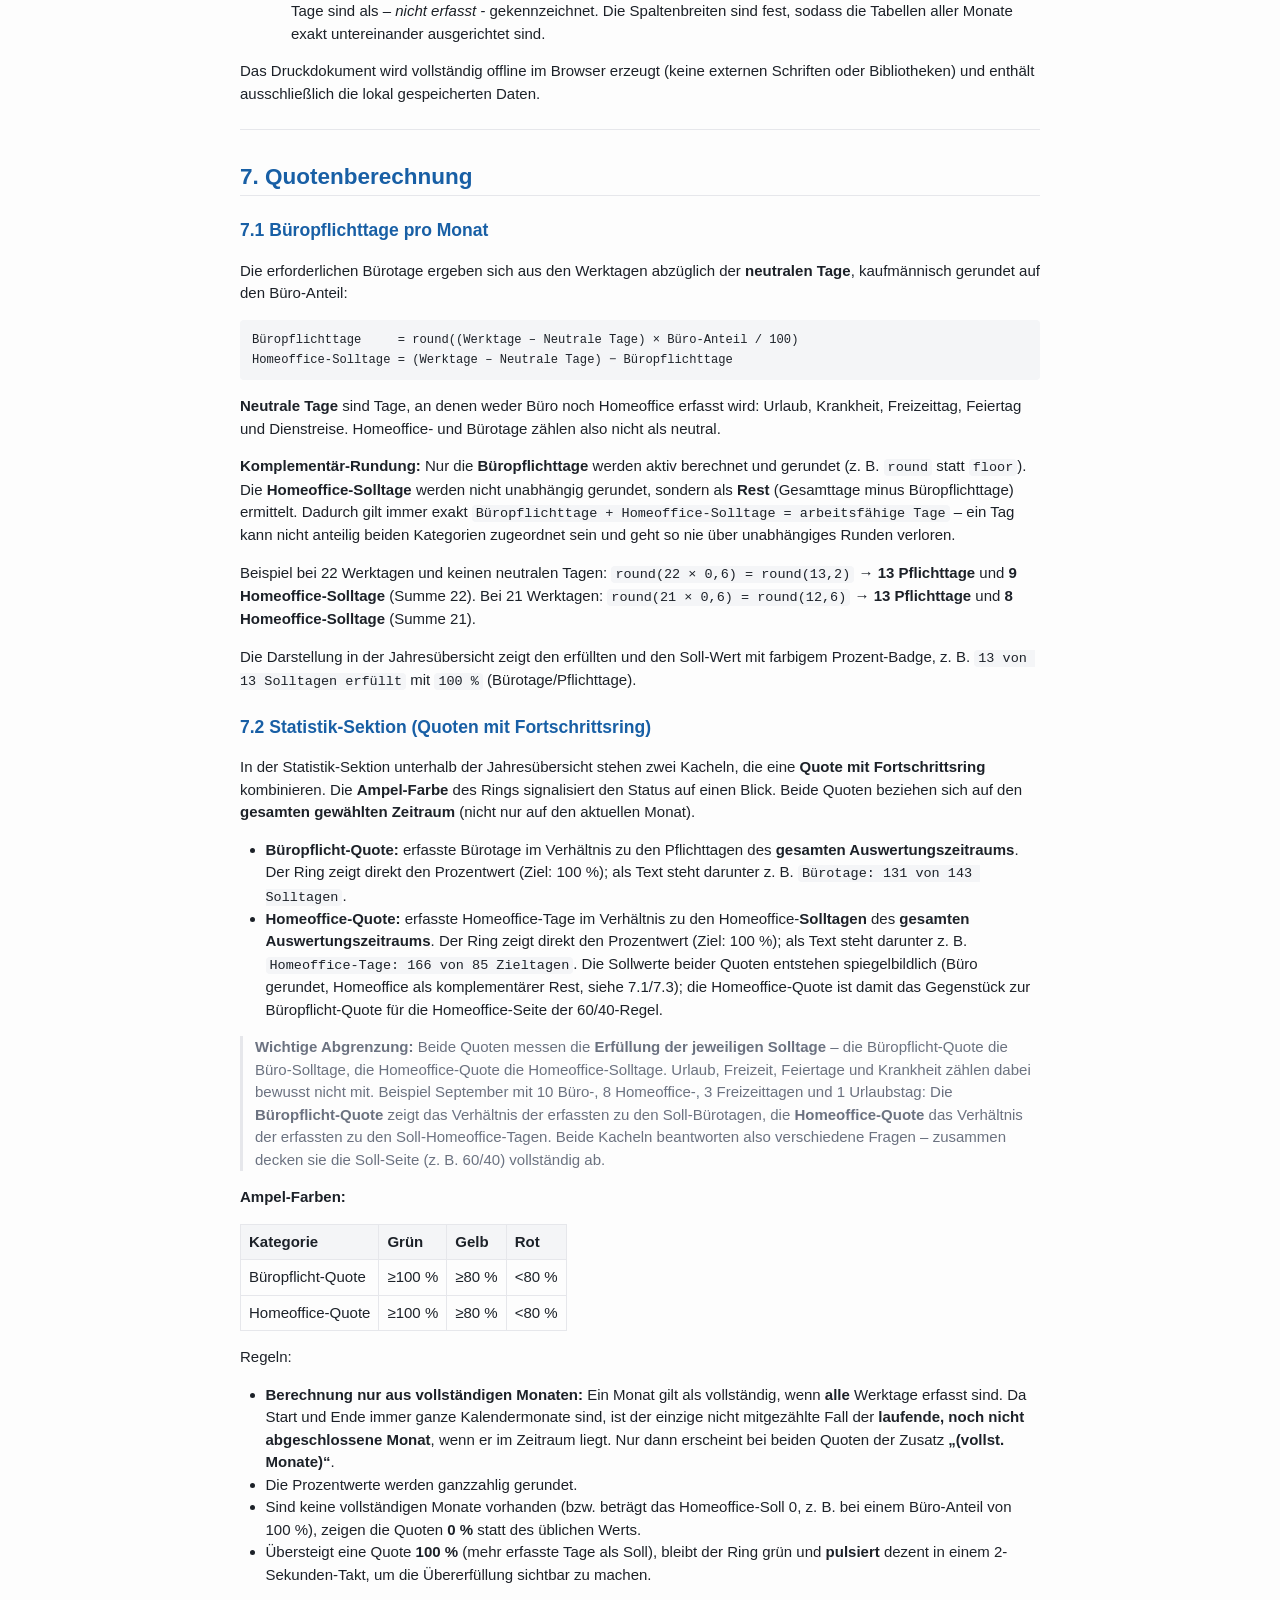
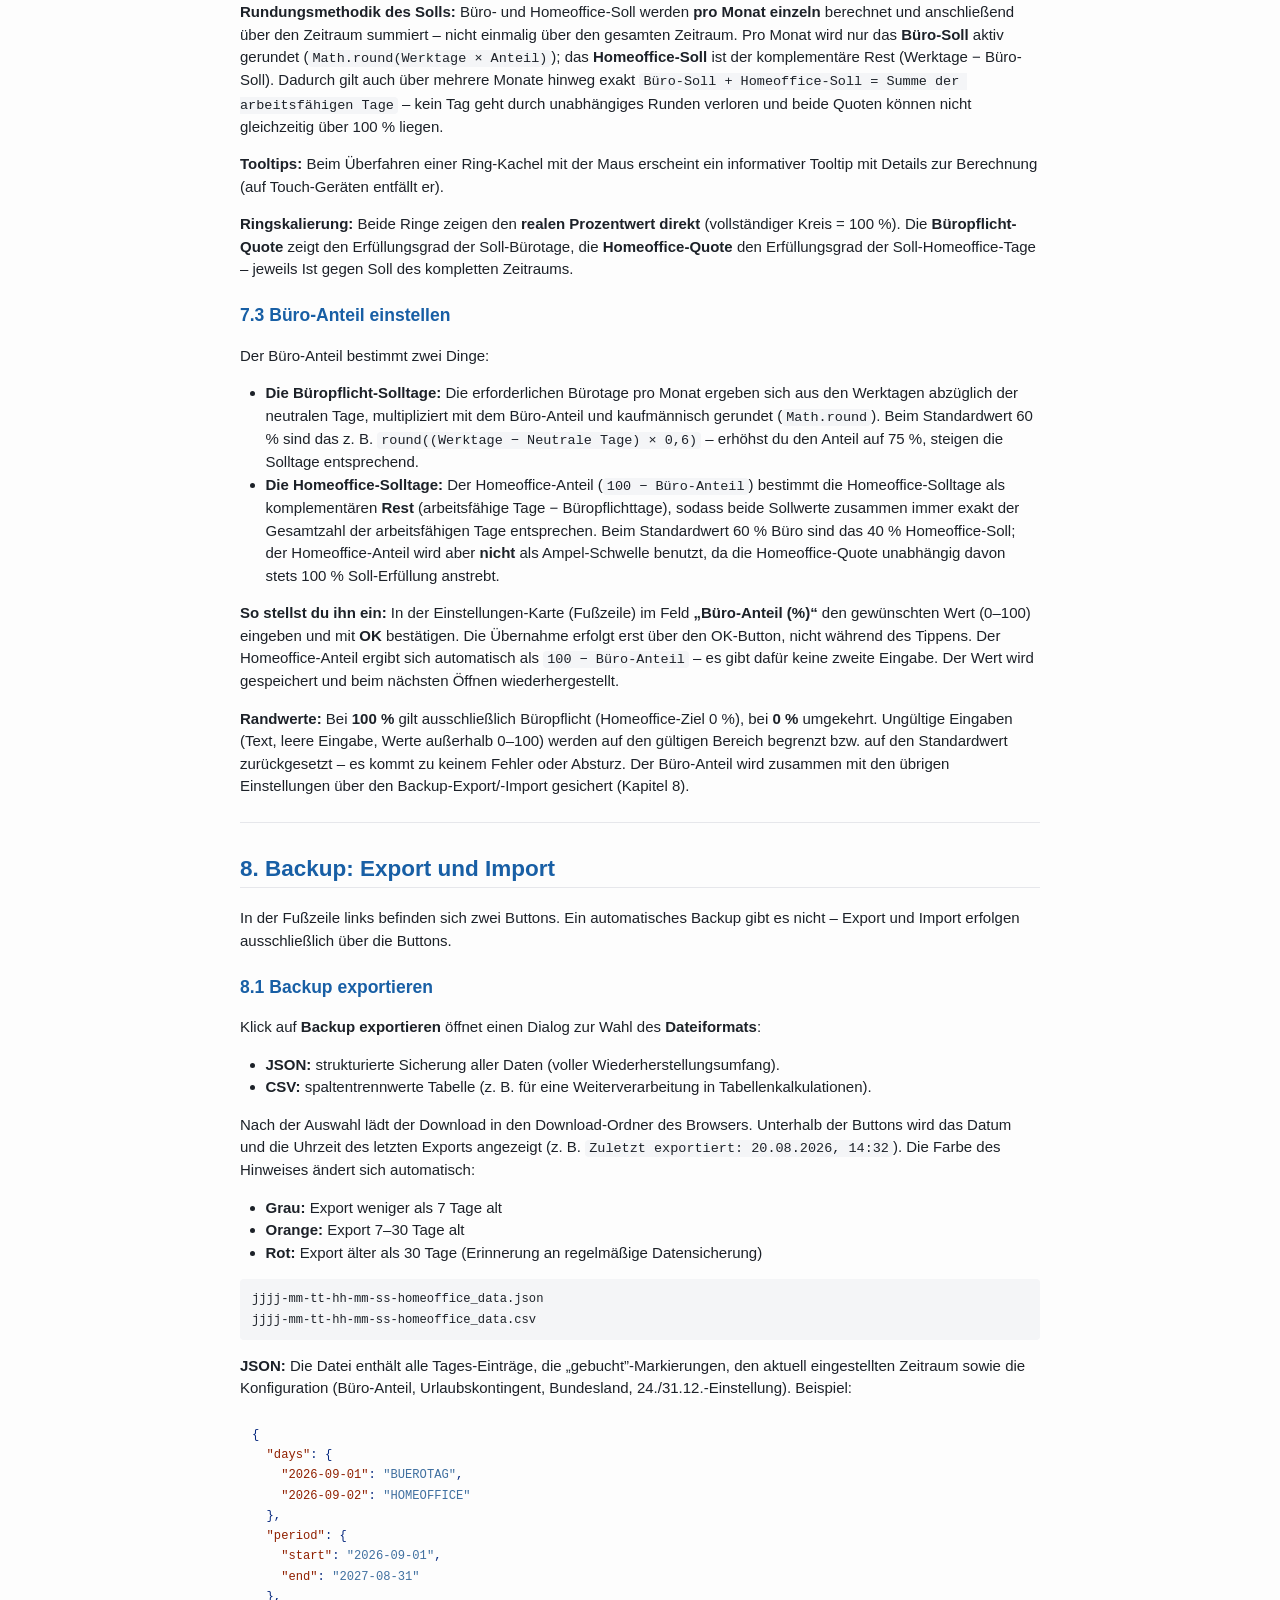
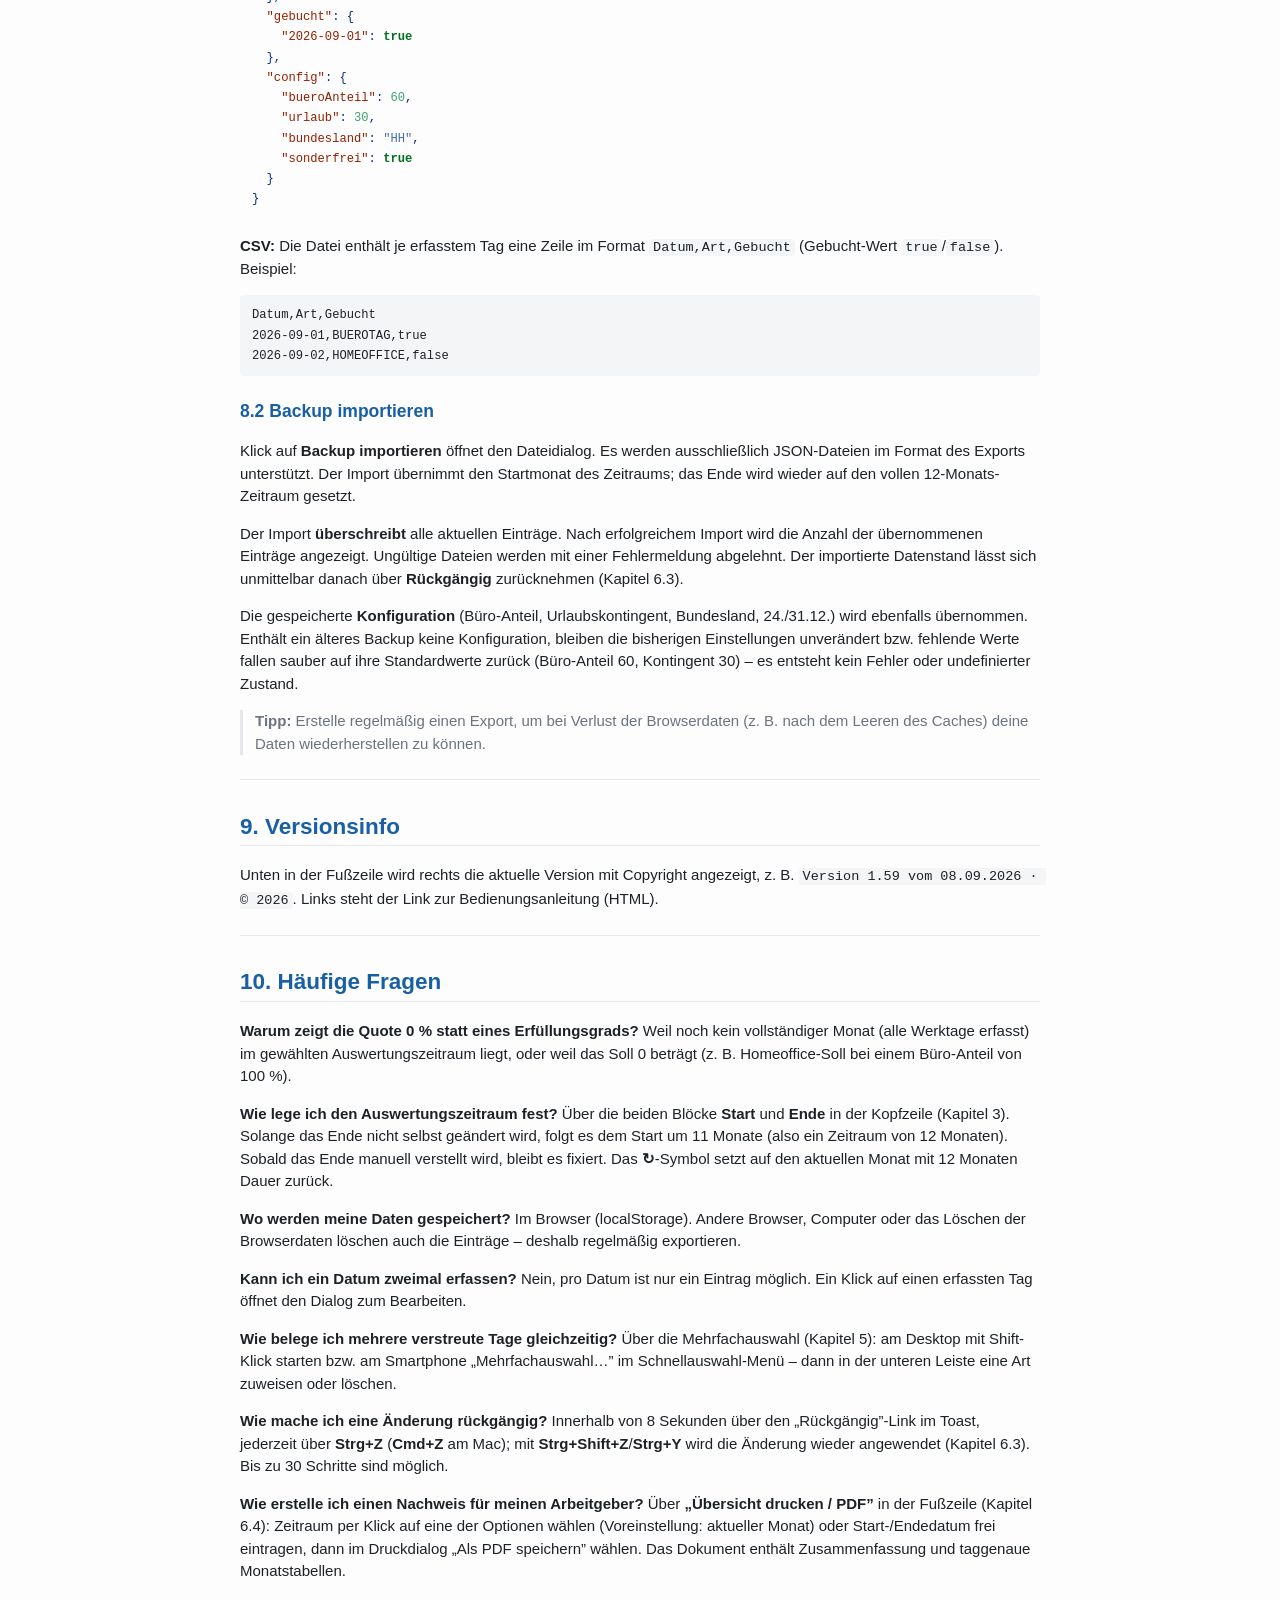
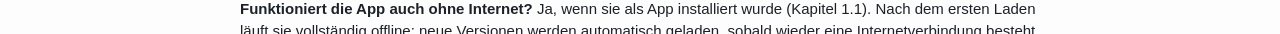
==== commit c4d686dc: "Bedienungsanleitung: Rück-Link '← Zurück zur App' ergänzt, Cache-Bump ?v=1.59.1 / SW v2.77" ====
--- a/Bedienungsanleitung.html
+++ b/Bedienungsanleitung.html
@@ -253,7 +253,7 @@
 </head>
 <body>
 <header id="title-block-header">
-<h1 class="title">Anwesenheits-Dashboard</h1>
+<h1 class="title"><a href="index.html" style="text-decoration:none; color:inherit;">← Zurück zur App</a></h1>
 </header>
 <h1 id="bedienungsanleitung">Bedienungsanleitung</h1>
 <h2
